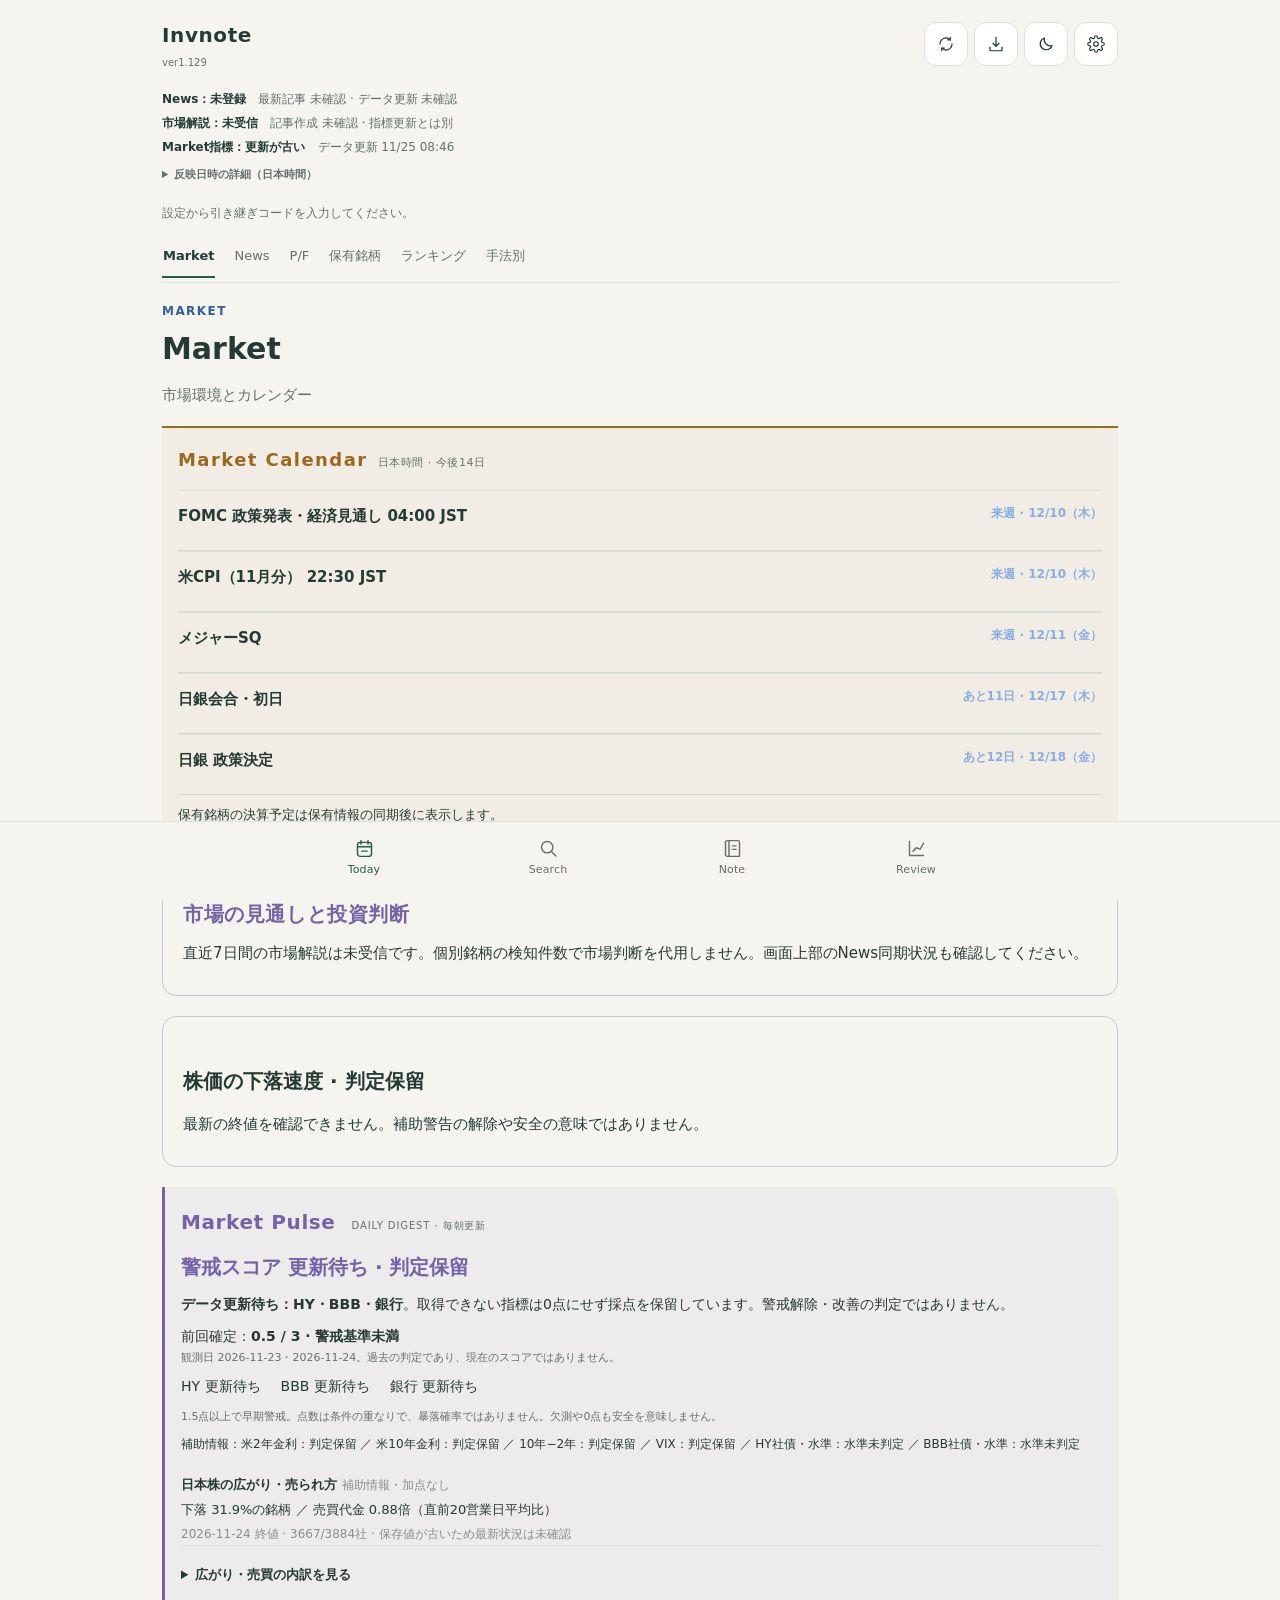
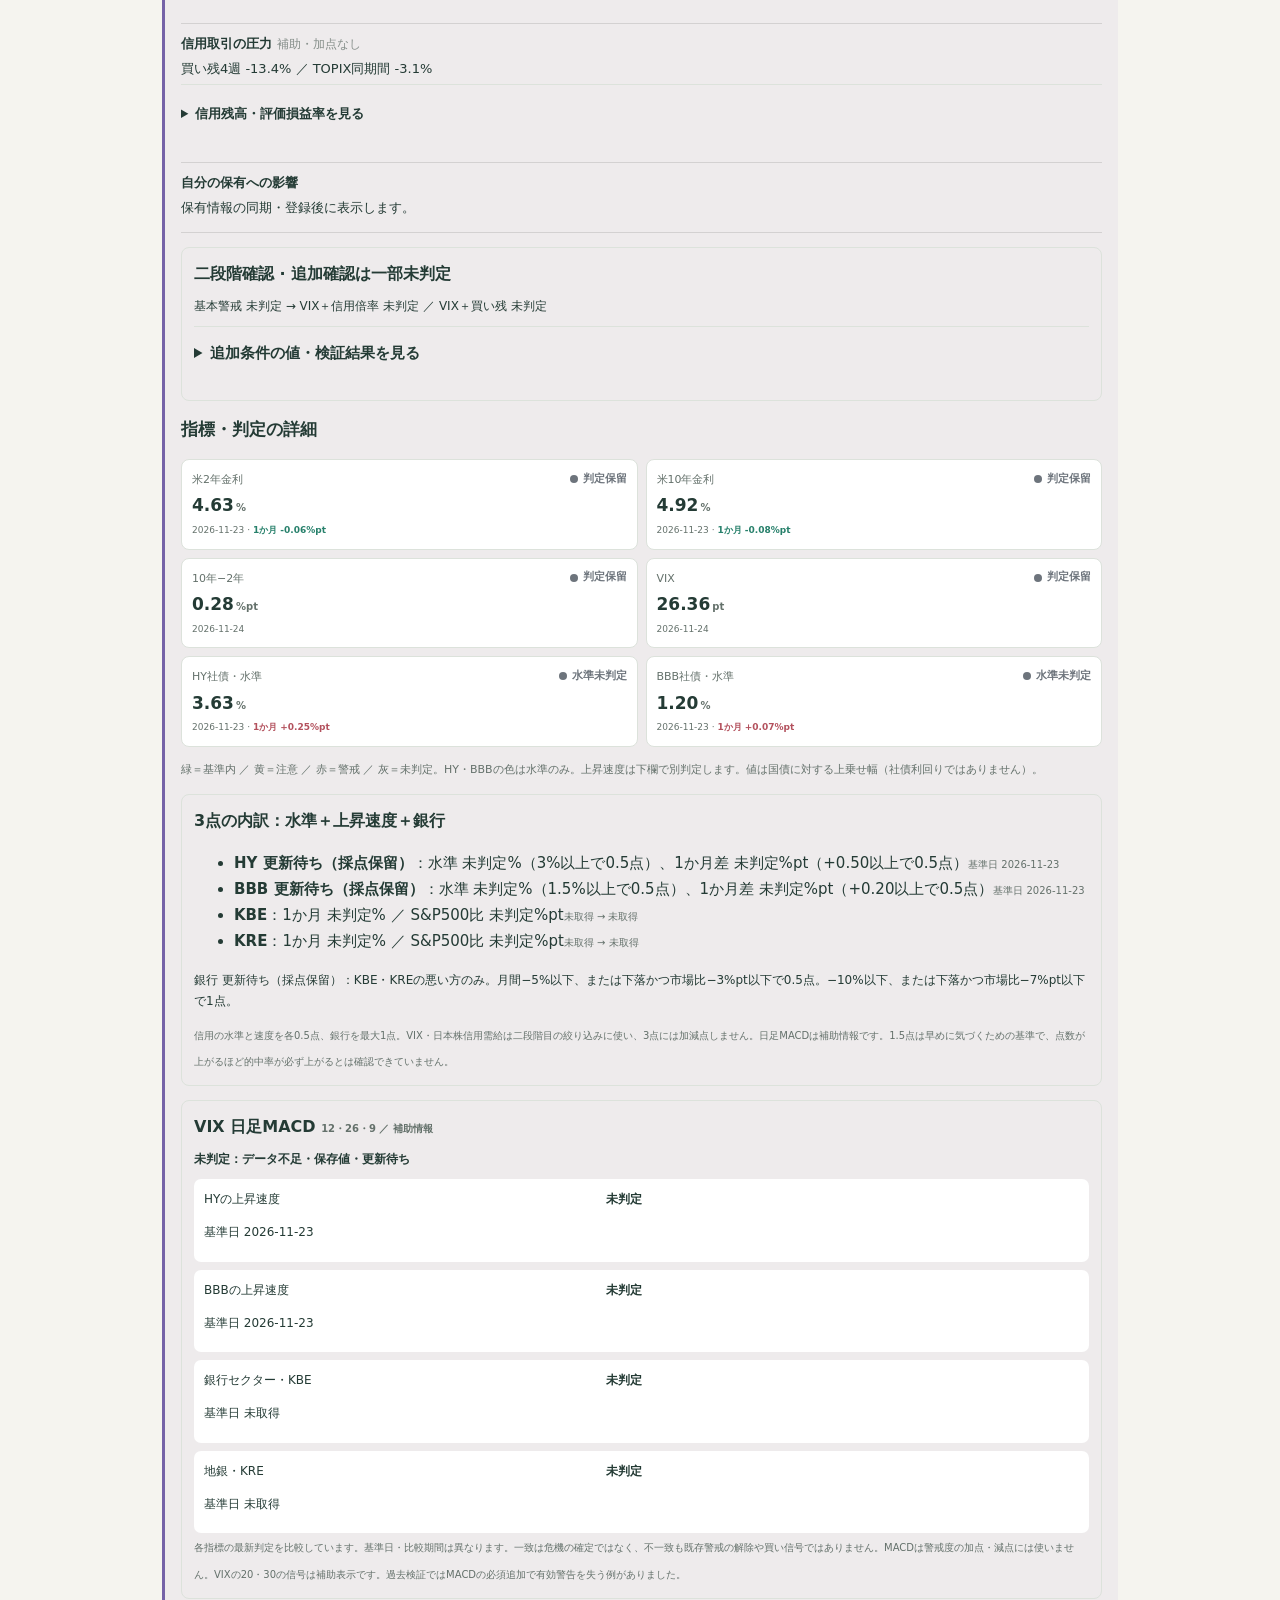
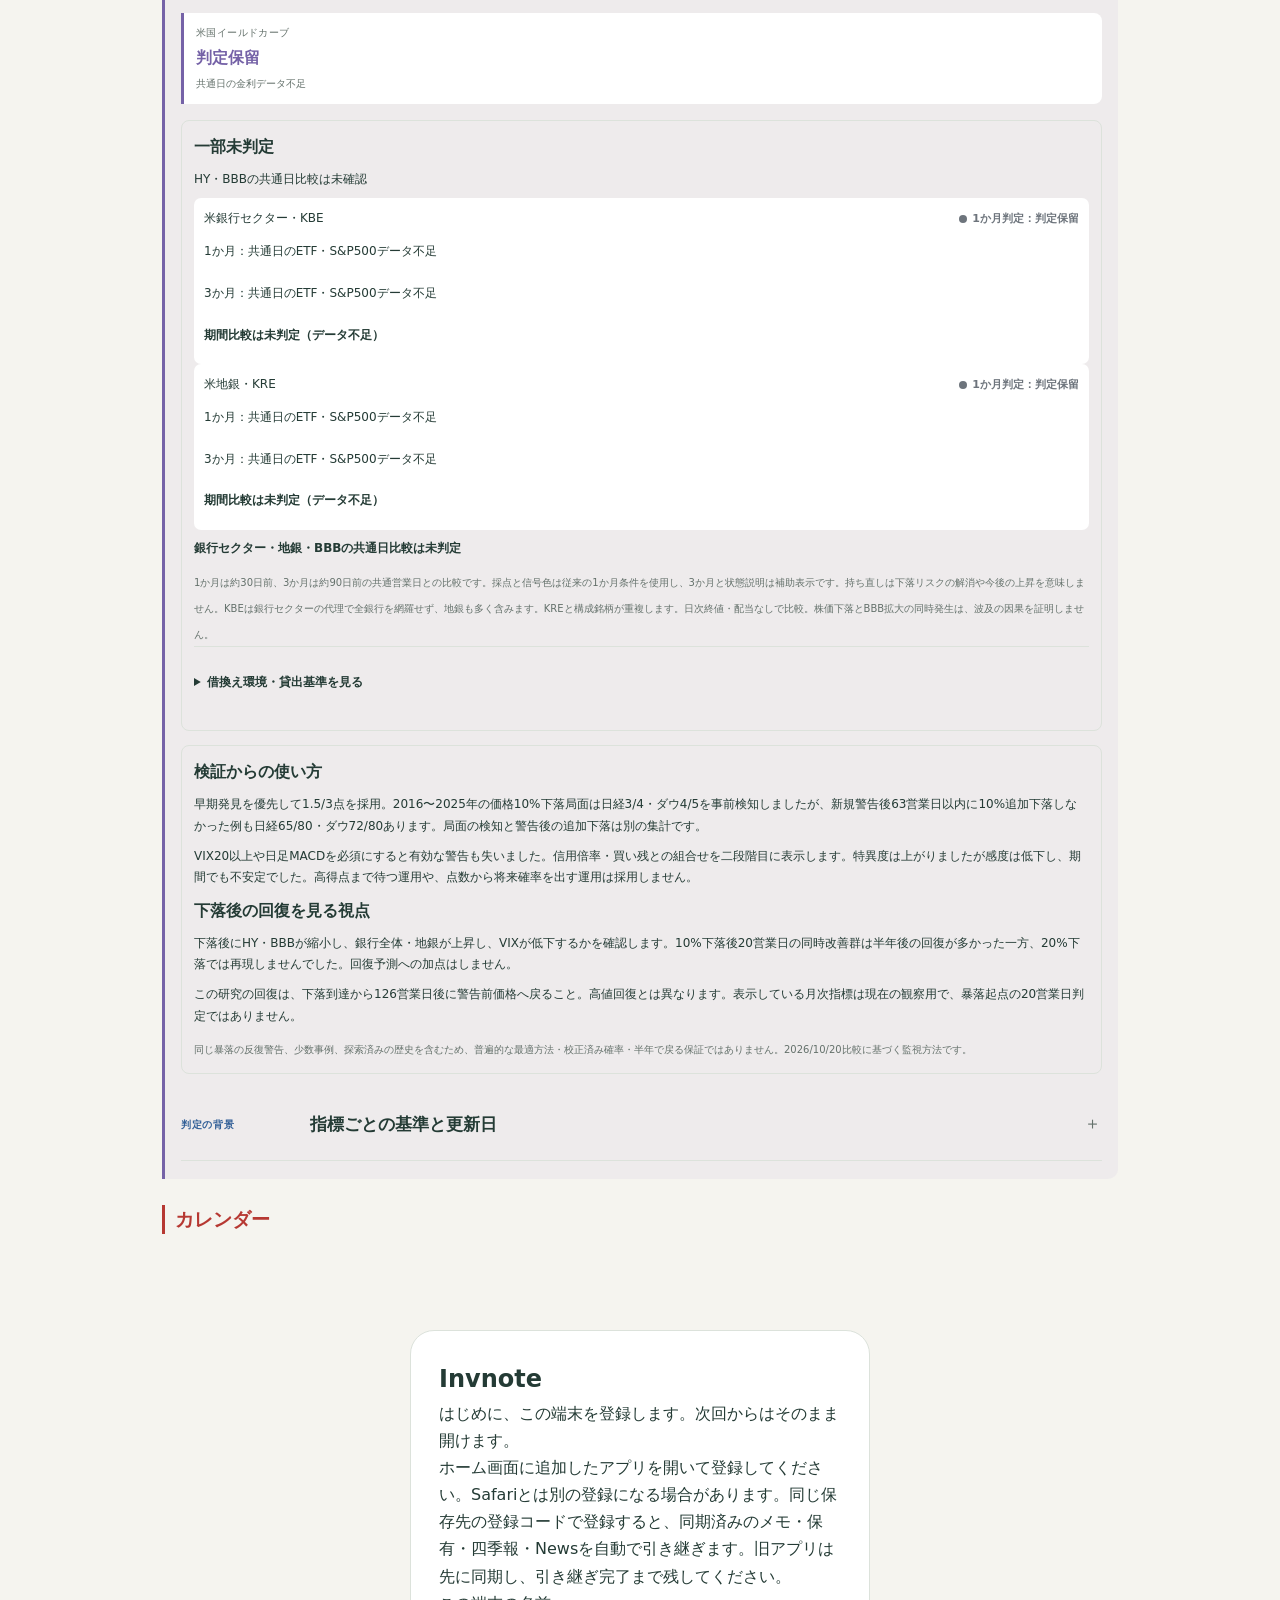
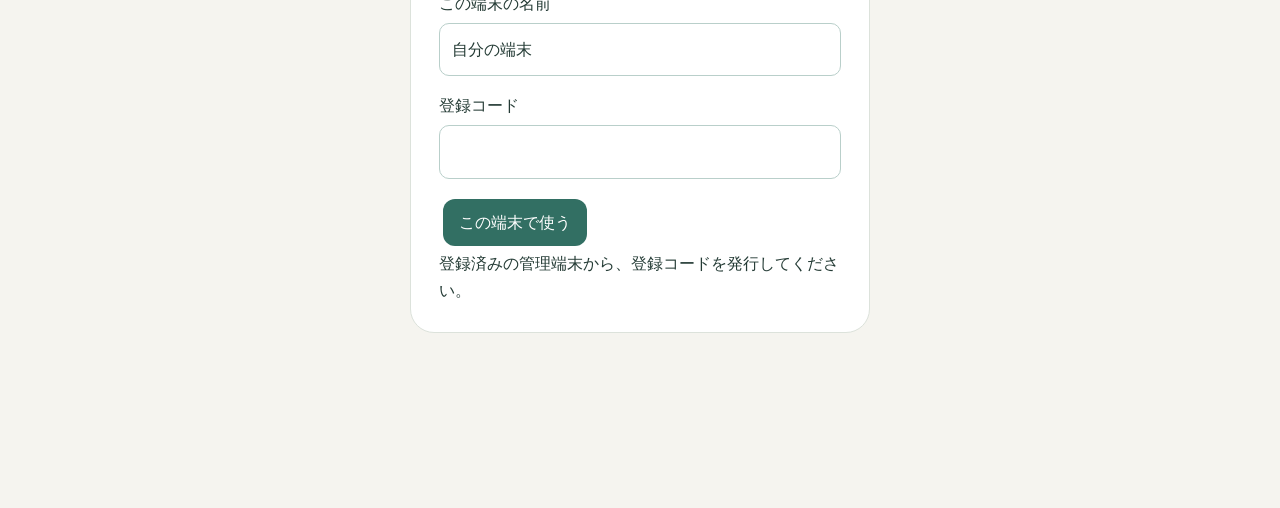
==== index.html @ a6da0802 "Invnote: update workspace UI and approved app icon" ====
<!doctype html>
<html lang="ja"><head><meta charset="utf-8"><meta name="viewport" content="width=device-width,initial-scale=1,viewport-fit=cover">
<link rel="apple-touch-icon" href="invnote-icon.png?v=navy-gold-chart-20261005"><link rel="icon" href="invnote-icon.svg?v=navy-gold-chart-20261005"><meta name="apple-mobile-web-app-capable" content="yes"><meta name="apple-mobile-web-app-title" content="Invnote"><meta name="color-scheme" content="light"><title>Invnote</title>
<script src="rating-board.js?v=b9eac97708c9"></script>
<script id="startup-bootstrap">
// Home-screen bookmarks can retain #settings from installation. Keep explicit
// browser links/reloads, but start a newly launched standalone app at Today.
try{
 history.scrollRestoration='manual';
 const standalone=navigator.standalone===true||matchMedia('(display-mode: standalone)').matches;
 const navigation=performance.getEntriesByType('navigation')[0]?.type;
 if(standalone&&navigation!=='reload'&&navigation!=='back_forward'&&['#settings','#import'].includes(location.hash))history.replaceState(null,'',location.pathname+location.search+'#today');
}catch{}
</script>
<script id="appearance-bootstrap">
// Resolve the background before stylesheets, body parsing or application downloads.
(()=>{
 const root=document.documentElement;
 let mode=null,last=null,prefs={};
 try{mode=localStorage.getItem('invnote-workspace-appearance');last=localStorage.getItem('invnote-workspace-resolved-theme');prefs=JSON.parse(localStorage.getItem('invnote-workspace-colors-v1')||'{}')||{};}catch{}
 const system=matchMedia('(prefers-color-scheme: dark)').matches?'dark':'light';
 const theme=['light','dark'].includes(mode)?mode:mode==='system'?system:['light','dark'].includes(last)?last:system;
 root.dataset.theme=theme;root.style.colorScheme=theme;
 const defaults=theme==='dark'?{bg:'#12171c',card:'#1b2229',text:'#e6eaee'}:{bg:'#f5f4ef',card:'#ffffff',text:'#243b35'};
 for(const [key,variable] of Object.entries({bg:'--bg',card:'--paper',text:'--ink'})){
  const value=prefs[theme]?.[key];root.style.setProperty(variable,/^#[0-9a-f]{6}$/i.test(value||'')?value:defaults[key]);
 }
 document.querySelector('meta[name=color-scheme]').setAttribute('content',theme);
 const meta=document.createElement('meta');meta.name='theme-color';meta.content=root.style.getPropertyValue('--bg');document.head.append(meta);
})();
</script>
<style>html{background:var(--bg,#12171c)}.theme-filter{margin:18px 0;border:1px solid var(--line);border-radius:10px;padding:0 14px}.theme-filter summary{padding:12px 0;min-height:48px}.theme-current{display:inline-block;margin-left:12px;color:var(--green);font-size:13px;font-weight:500;overflow-wrap:anywhere}.theme-filter .chips{padding:4px 0 14px}
</style>
<style>
:root{--bg:#f5f4ef;--paper:#fff;--ink:#243b35;--sub:#64716b;--line:#dce2db;--green:#245e49;--soft:#eaf1e9;--amber:#8a602d}
*{box-sizing:border-box}body{margin:0;background:var(--bg);color:var(--ink);font:15px/1.75 system-ui,-apple-system,"Yu Gothic",sans-serif}button,input,select{font:inherit}button,a{touch-action:manipulation}button{cursor:pointer}a{color:var(--green)}button:focus-visible,a:focus-visible,input:focus-visible,select:focus-visible,summary:focus-visible{outline:3px solid #b27d34;outline-offset:3px}header{max-width:1000px;margin:auto;padding:24px 22px 12px;display:flex;justify-content:space-between;align-items:center}header b{font-size:20px;letter-spacing:.07em}.private{font-size:12px;color:var(--sub);border:1px solid var(--line);padding:3px 10px;border-radius:30px}main{max-width:1000px;margin:auto;padding:12px 22px 120px}.eyebrow{font-size:12px;letter-spacing:.12em;color:var(--green);font-weight:700}h1{font-size:30px;line-height:1.4;margin:6px 0 12px}h2{font-size:19px;margin:26px 0 12px}h3{font-size:17px;margin:5px 0}p{margin:8px 0}.muted,small{color:var(--sub)}small{font-size:12px}.hero{padding:25px;border-radius:20px;background:var(--green);color:white}.hero .eyebrow,.hero small{color:#d8e6db}.hero p{max-width:620px}.stats{display:flex;gap:24px;margin-top:18px}.stats b{font-size:25px}.stats span{font-size:12px;margin-left:5px}.grid{display:grid;grid-template-columns:repeat(2,minmax(0,1fr));gap:14px}.card{background:var(--paper);border:1px solid var(--line);border-radius:16px;padding:19px;min-width:0}.card p{font-size:14px}.row{display:flex;justify-content:space-between;align-items:center;gap:12px}.pill{display:inline-block;background:var(--soft);color:var(--green);border-radius:8px;font-size:12px;padding:3px 8px;margin:3px 4px 3px 0}.score{font-variant-numeric:tabular-nums;font-size:13px;white-space:nowrap}.score b{font-size:20px;color:var(--green)}.open{background:transparent;border:0;padding:0;color:var(--ink);text-align:left;font-weight:700;font-size:17px;min-height:44px}.action{border:1px solid var(--line);border-radius:10px;background:white;color:var(--green);padding:9px 14px;min-height:44px}.action.primary{background:var(--green);color:white;border-color:var(--green)}.toolbar{display:flex;gap:10px;flex-wrap:wrap;margin:16px 0}.toolbar input{flex:1;min-width:150px}.toolbar input,.toolbar select{padding:11px 12px;border:1px solid var(--line);border-radius:10px;background:white;color:var(--ink);max-width:100%}.chips{display:flex;gap:8px;overflow:auto;padding:3px 0 12px}.chips button{white-space:nowrap;border:1px solid var(--line);background:white;color:var(--ink);border-radius:30px;padding:8px 15px;min-height:44px}.chips button[aria-pressed=true]{background:var(--green);color:white}.notice{padding:13px 16px;background:#eeeae0;border-radius:12px;font-size:13px;color:#635c49;margin:16px 0}.empty{padding:28px;border:1px dashed var(--line);border-radius:12px;color:var(--sub)}nav{position:fixed;bottom:0;left:0;right:0;background:#fffefbf5;border-top:1px solid var(--line);display:flex;justify-content:center;padding:8px 10px calc(8px + env(safe-area-inset-bottom));z-index:5;backdrop-filter:blur(12px)}nav a{width:min(23%,180px);text-align:center;padding:9px 4px;text-decoration:none;color:var(--sub);font-size:13px;border-radius:10px}nav a strong{display:block;font-size:18px;line-height:1.4}nav a[aria-current=page]{background:var(--soft);color:var(--green);font-weight:700}details{border-top:1px solid var(--line);padding:13px 0}summary{cursor:pointer;font-weight:650;min-height:35px}.detail-body{white-space:pre-line;overflow-wrap:anywhere}.source{display:block;overflow-wrap:anywhere;font-size:13px;margin:10px 0}.tools{display:grid;grid-template-columns:repeat(3,minmax(0,1fr));gap:10px}.tools a{display:block;padding:15px;background:white;border:1px solid var(--line);border-radius:12px;text-decoration:none}.tools small{display:block}.section-top{margin-bottom:18px}.rating-pair{display:flex;gap:24px;padding:14px 0}.rating-pair b{font-size:30px}.rating-pair span{display:block;font-size:12px;color:var(--sub)}#status{max-width:1000px;margin:auto;padding:0 22px;color:var(--amber);font-size:13px}table{width:100%;border-collapse:collapse;font-size:13px}th,td{padding:11px 5px;text-align:left;border-bottom:1px solid var(--line)}td:first-child{max-width:150px}td button{font-size:13px!important} .table-wrap{overflow:auto} @media(max-width:600px){header{padding:18px 16px 8px}main{padding:12px 16px 110px}h1{font-size:26px}.grid{grid-template-columns:1fr}.hero{padding:20px}.tools{grid-template-columns:repeat(2,minmax(0,1fr))}.card{padding:16px}.stats{gap:18px}.toolbar select{flex:1} .row{align-items:flex-start}}
.chips a{white-space:nowrap;flex:0 0 auto;text-decoration:none}.chips a[aria-current=page]{background:var(--green);color:white}.chips{scrollbar-width:none}.chips::-webkit-scrollbar{display:none}</style><style>.map-picker{display:flex;flex-wrap:wrap;gap:8px;margin:20px 0}.map-picker button[aria-pressed=true]{border-color:var(--green);color:var(--ink);background:var(--paper)}.map-legend{font-size:12px;color:var(--sub);line-height:1.8}.map-driver{text-align:center;background:var(--paper);border:1px solid var(--line);border-top:3px solid #8fb7ed;border-radius:16px;padding:20px}.map-driver svg{width:40px;height:40px;display:block;color:#8fb7ed;margin:0 auto 12px}.map-driver h2{font-size:20px;margin:8px 0;color:var(--ink)}.map-down{text-align:center;color:var(--sub);font-size:25px;line-height:1.5}.map-branches{display:grid;grid-template-columns:repeat(3,minmax(0,1fr));gap:16px}.map-branch{min-width:0;border-top:2px solid #8fb7ed;padding-top:14px}.map-stage{background:var(--paper);padding:16px;border:1px solid var(--line);border-radius:12px}.map-stage h3{margin:8px 0 0;font-size:17px}.map-step{display:inline-grid;place-items:center;width:25px;height:25px;margin-right:8px;background:#273c56;color:#b5d1f5;border-radius:8px}.map-companies{padding:14px;border:1px solid var(--line);border-radius:12px}.map-company{display:block;text-align:left;width:100%;padding:12px;margin-top:10px;background:var(--paper);border:1px solid var(--line);border-radius:10px;color:var(--ink);cursor:pointer}.map-company>span{display:block;font-size:16px;font-weight:700}.map-company>small{display:block;margin-top:5px}.map-company .score{font-size:12px;margin-top:10px}.map-company .score b{font-size:19px}.map-outcome{padding:16px;border:1px dashed #70c9ad;border-radius:12px;background:var(--paper)}.map-outcome>small{color:#70c9ad}.map-outcome p{margin:8px 0 0}.map-risk{margin-top:12px;font-size:13px}.map-risk summary{color:var(--sub)}.map-risk p{line-height:1.7}.demand-diagram{margin:20px 0 28px}.map-branch:nth-child(2){border-top-color:#efc35b}.map-branch:nth-child(3){border-top-color:#f17c73}@media(max-width:650px){.map-branches{grid-template-columns:1fr;gap:26px}.map-branch{padding-left:14px;border-left:2px solid var(--line);border-top:0}.map-branch:nth-child(2){border-left-color:#efc35b}.map-branch:nth-child(3){border-left-color:#f17c73}.map-picker .action{font-size:13px;padding:9px 12px}.map-driver h2{font-size:19px}}
</style><style>.map-upstream{border:1px solid var(--line);border-top:3px solid #efc35b;border-radius:14px;padding:18px;margin-top:20px}.map-upstream>small{color:var(--ink)}.map-leaders{display:grid;grid-template-columns:repeat(2,minmax(0,1fr));gap:12px}.map-company p{font-size:13px;line-height:1.7}.map-company a{font-size:13px;color:var(--green)}@media(max-width:650px){.map-leaders{grid-template-columns:1fr}}</style><link rel="stylesheet" href="workspace.css?v=b9eac97708c9"><script>(function(root){
'use strict';
const sources={cpi:'https://www.bls.gov/schedule/news_release/cpi.htm',jobs:'https://www.bls.gov/schedule/news_release/empsit.htm',fed:'https://www.federalreserve.gov/monetarypolicy/fomccalendars.htm',boj:'https://www.boj.or.jp/mopo/mpmsche_minu/m_ref/mref250731a.pdf',sq:'https://www.jpx.co.jp/derivatives/products/domestic/225futures/'};
const raw=[
['2026-10-29','03:00','FOMC 政策発表','fed','米国10/27〜28開催。発表時刻は通常日程に基づく予定。03:30から議長会見予定。金利見通しと市場の反応を確認。'],
['2026-10-29','','日銀会合・初日','boj','10/29〜30開催。政策判断は通常最終日。'],
['2026-10-30','','日銀 政策決定・展望レポート','boj','会合終了後に公表。発表時刻は未定。金利と物価見通しを確認。'],
['2026-11-06','22:30','米雇用統計（10月分）','jobs','雇用者数・失業率・賃金と、過去月の改定を確認。'],
['2026-11-10','22:30','米CPI（10月分）','cpi','総合・コアの前月比と市場予想との差を確認。'],
['2026-11-13','','SQ','sq','毎月のオプション清算。メジャーSQではありません。寄り付きの需給・出来高に注意。'],
['2026-12-04','22:30','米雇用統計（11月分）','jobs','雇用者数・失業率・賃金と、過去月の改定を確認。'],
['2026-12-10','04:00','FOMC 政策発表・経済見通し','fed','米国12/8〜9開催。発表時刻は通常日程に基づく予定。04:30から議長会見予定。'],
['2026-12-10','22:30','米CPI（11月分）','cpi','同日早朝のFOMCと合わせ、金利見通しの変化を確認。'],
['2026-12-11','','メジャーSQ','sq','株価指数先物とオプションの清算が重なる日。出来高増加だけを業績材料と混同しない。'],
['2026-12-17','','日銀会合・初日','boj','12/17〜18開催。政策判断は通常最終日。'],
['2026-12-18','','日銀 政策決定','boj','会合終了後に公表。発表時刻は未定。']
];
const events=raw.map((r,i)=>({id:'macro-2026-'+i,date:r[0],time:r[1],name:r[2],title:r[2]+(r[1]?' '+r[1]+' JST':''),category:r[3],detail:r[4],source:sources[r[3]],readonly:true,sq:r[3]==='sq'}));
const dateJST=n=>new Intl.DateTimeFormat('sv-SE',{timeZone:'Asia/Tokyo',year:'numeric',month:'2-digit',day:'2-digit'}).format(n);
const day=d=>Date.parse(d+'T00:00:00+09:00');
let holdingEvents=[],holdingUnknown=[],holdingsLoaded=false;
function setHoldings(positions,notes,loaded=true){
 const rows=[],unknown=[];
 for(const code of [...new Set((positions||[]).filter(p=>Number.isFinite(p.shares)&&p.shares>0).map(p=>p.code))]){
  const n=notes?.[code],next=n?.earnings_dates?.next,name=n?.name||code,date=next?.date;
  if(!/^\d{4}-\d{2}-\d{2}$/.test(date||'')||!Number.isFinite(day(date))){unknown.push(name+'（'+code+'）');continue;}
  const confirmed=['confirmed','announced','scheduled'].includes(next.status),source=/^https:\/\//.test(next.source||'')?next.source:'';
  rows.push({id:'holding-earnings-'+code,date,time:'',name:name+' 決算',title:name+'（'+code+'）決算 · '+(confirmed?'発表予定':'参考予定・要確認'),category:'earnings',readonly:true,code,source,checked:n.earnings_dates.checked_on||'不明',detail:(next.period||'決算発表予定')+'。'+(confirmed?'保存済みの公表予定。変更の可能性があります。':'未確認・推計を含む参考日程です。')+(next.note||'')});
 }
 holdingEvents=rows;holdingUnknown=unknown;holdingsLoaded=loaded;
}
function allEvents(){return [...events,...holdingEvents].sort((a,b)=>a.date.localeCompare(b.date)||a.id.localeCompare(b.id));}
function upcoming(now=new Date(),horizon=14){const today=dateJST(now);return allEvents().filter(e=>e.date>=today&&day(e.date)-day(today)<=horizon*864e5&&(!e.time||Date.parse(e.date+'T'+e.time+':00+09:00')>+now)).map(e=>({...e,days:Math.round((day(e.date)-day(today))/864e5)}));}
function label(e,now=new Date()){
 if(e.days===0)return '今日';if(e.days===1)return '明日';
 const start=day(dateJST(now)),wd=new Date(start).getUTCDay();
 // JST midnight is the preceding UTC day. Convert explicitly to JST weekday.
 const dow=new Date(start+9*36e5).getUTCDay(),next=start+(8-(dow||7))*864e5;
 return day(e.date)>=next&&day(e.date)<next+7*864e5?'来週':'あと'+e.days+'日';
}
const esc=s=>String(s).replace(/[&<>"']/g,c=>({'&':'&amp;','<':'&lt;','>':'&gt;','"':'&quot;',"'":'&#39;'}[c]));
const icsEscape=s=>String(s).replace(/\\/g,'\\\\').replace(/\n/g,'\\n').replace(/,/g,'\\,').replace(/;/g,'\\;');
const stamp=d=>d.toISOString().replace(/[-:]/g,'').replace(/\.\d{3}Z/,'Z');
function calendar(now=new Date()){
 const lines=['BEGIN:VCALENDAR','VERSION:2.0','PRODID:-//Invnote//Market Calendar//JA','CALSCALE:GREGORIAN','X-WR-CALNAME:Invnote Market Calendar'];
 for(const e of events.filter(e=>e.date>=dateJST(now))){
  lines.push('BEGIN:VEVENT','UID:'+e.id+'@invnote','DTSTAMP:'+stamp(now),'SUMMARY:'+icsEscape(e.name),'DESCRIPTION:'+icsEscape(e.detail+'\n日程確認 2026-10-15。変更は公式予定を確認。\n'+e.source),'URL:'+e.source);
  if(e.time){const d=new Date(e.date+'T'+e.time+':00+09:00');lines.push('DTSTART:'+stamp(d),'DTEND:'+stamp(new Date(+d+3600000)));}
  else {lines.push('DTSTART;VALUE=DATE:'+e.date.replace(/-/g,''),'DTEND;VALUE=DATE:'+dateJST(new Date(day(e.date)+864e5)).replace(/-/g,''));}
  for(const trigger of ['-P7D','-P1D'])lines.push('BEGIN:VALARM','ACTION:DISPLAY','DESCRIPTION:'+icsEscape(e.name),'TRIGGER:'+trigger,'END:VALARM');
  lines.push('END:VEVENT');
 } lines.push('END:VCALENDAR');
 // RFC5545: fold at <=75 UTF-8 octets without splitting a character.
 return lines.map(line=>{let out='',part='',n=0;for(const c of line){const k=new TextEncoder().encode(c).length;if(n+k>74){out+=part+'\r\n ';part='';n=1;}part+=c;n+=k;}return out+part;}).join('\r\n')+'\r\n';
}
root.InvnoteMarketCalendar={get events(){return allEvents();},setHoldings,upcoming,label,calendar,dateJST,verifiedAt:'2026-10-15',coverageThrough:'2026-12-18'};
if(typeof document==='undefined')return;
const style=document.createElement('style');style.textContent='.market-agenda{margin:18px 0 24px;border-block:1px solid #64748b55;padding:14px 0;color:inherit}.market-agenda summary{cursor:pointer;list-style:none;display:flex;justify-content:space-between;gap:12px;font-weight:600}.market-agenda small{font-size:12px;opacity:.7}.market-agenda details{padding:12px 0;border-bottom:1px solid #64748b33}.market-agenda p{font-size:13px;line-height:1.8;margin:8px 0}.market-agenda a{color:inherit}.market-agenda button{font:inherit;font-size:12px;padding:8px 12px;border:1px solid #64748b66;border-radius:9px;background:transparent;color:inherit;cursor:pointer}.market-agenda .market-kicker{font-size:18px;font-weight:700;letter-spacing:.08em;color:var(--calendar-accent,#e3bd78);margin-bottom:14px;display:flex;align-items:baseline;flex-wrap:wrap;gap:10px}.market-agenda .market-zone{font-size:11px;font-weight:400;color:var(--sub);letter-spacing:.05em}.market-agenda .market-when{white-space:nowrap;color:#87aee3;font-size:12px}.market-agenda .market-tools{display:flex;flex-wrap:wrap;gap:12px;align-items:center;margin-top:12px}';document.head.append(style);
function mount(){
 if(root.parent!==root)return;
 const hash=location.hash,eligible=!hash||hash==='#today'||hash==='#today/market';
 let el=document.getElementById('market-agenda');
 if(!eligible){el?.remove();return;}
 const host=document.querySelector('main');if(!host)return;
 const tabs=host.querySelector('.workspace-tabs');if(!tabs)return;
 if(!el){el=document.createElement('section');el.id='market-agenda';el.className='market-agenda';}
 const newsTop=host.querySelector('#market-briefing')||host.querySelector('#news-macro');if(newsTop){if(newsTop.previousElementSibling!==el)newsTop.before(el);}else if(tabs.nextElementSibling!==el)tabs.after(el);
 const now=new Date(),rows=upcoming(now),expired=dateJST(now)>'2026-12-18';
 const item=e=>'<details><summary><span>'+esc(e.title)+'</span><span class="market-when">'+label(e,now)+' · '+e.date.slice(5).replace('-','/')+'（'+new Intl.DateTimeFormat('ja-JP',{timeZone:'Asia/Tokyo',weekday:'short'}).format(new Date(e.date+'T12:00:00+09:00'))+'）</span></summary><p>'+esc(e.detail)+'</p><small>'+(e.source?'<a href="'+esc(e.source)+'" target="_blank" rel="noopener noreferrer">日程の出典 ↗</a> · ':'')+esc(e.checked||'2026-10-15')+'確認</small></details>';
 const overdue=holdingEvents.filter(e=>e.date<dateJST(now)).map(e=>e.name+'（'+e.date+'・再確認）');
 const missing=[...holdingUnknown,...overdue];
 const body='<div class="market-kicker">Market Calendar <span class="market-zone">日本時間 · 今後14日</span></div>'+(expired?'<p>経済日程の対象期間が終了しています。</p>':'')+(rows.length?rows.map(item).join(''):'<p>今後14日以内の登録済み予定はありません。</p>')+(!holdingsLoaded?'<p>保有銘柄の決算予定は保有情報の同期後に表示します。</p>':'<p>保有銘柄の決算予定を自動表示。14日より先は下の投資カレンダーで確認できます。</p>')+(missing.length?'<details><summary>決算予定の確認待ち '+missing.length+'社</summary><p>'+missing.map(esc).join('、')+'</p><small>未確認の日程を推測してカレンダーには載せません。</small></details>':'');
 if(el.dataset.signature!==body){el.innerHTML=body;el.dataset.signature=body;}

}
document.addEventListener('click',e=>{if(!e.target.closest('[data-market-export]'))return;const url=URL.createObjectURL(new Blob([calendar()],{type:'text/calendar;charset=utf-8'}));const a=document.createElement('a');a.href=url;a.download='Invnote-market-2026.ics';a.click();setTimeout(()=>URL.revokeObjectURL(url),60000);});
new MutationObserver(mount).observe(document.documentElement,{childList:true,subtree:true});
root.addEventListener('hashchange',mount);document.addEventListener('visibilitychange',mount);setInterval(mount,60000);mount();
})(typeof window==='undefined'?globalThis:window);
</script></head><body>
<header><b>Invnote</b><span class="private">private workspace</span></header>
<div id="status" role="status"></div><main id="app"></main>
<nav aria-label="メインナビゲーション"><a href="#today" data-view="today"><svg viewBox="0 0 24 24" aria-hidden="true"><rect x="4" y="5" width="16" height="16" rx="3"/><path d="M8 3v4m8-4v4M4 10h16m-11 5h6"/></svg><span>Today</span></a><a href="#discover" data-view="discover"><svg viewBox="0 0 24 24" aria-hidden="true"><circle cx="10.5" cy="10.5" r="6.5"/><path d="m16 16 4.5 4.5"/></svg><span>Search</span></a><a href="#notebook" data-view="notebook"><svg viewBox="0 0 24 24" aria-hidden="true"><path d="M6 3h12a2 2 0 0 1 2 2v16H6a2 2 0 0 1-2-2V5a2 2 0 0 1 2-2Zm2 0v18m4-12h4m-4 4h4"/></svg><span>Note</span></a><a href="#review" data-view="review"><svg viewBox="0 0 24 24" aria-hidden="true"><path d="M4 4v16h16M8 15l4-4 4 2 4-7"/></svg><span>Review</span></a></nav>
<script id="app-release" type="application/json">{"version": "1.129", "date": "2026-11-25", "changes": ["ランキングに評価グループの試用画面。12か月・3か月の点数別に表示し、購入待ちによる並べ替えを外しました", "評価に使った株価・日付・リスクを整理。銘柄検索、評価の絞り込み、カードと一覧、従来順位との比較に対応", "保存済み点数を使用する表示の試用です。全社の現在価格での再採点ではありません"], "build": "b9eac97708c9"}</script><script id="data" type="application/json">{"notes": {}, "coverage": {"body_notes": 0, "registered": 0, "legacy_references": 0}, "ratings": {"rows": [], "assessment_date": "未同期", "price_date": "未同期", "horizons": {"3m": {"target_date": "未設定"}, "12m": {"target_date": "未設定"}}, "evaluation_rules": []}}</script><script>
'use strict';
let D=JSON.parse(document.getElementById('data').textContent), notes=D.notes, R=D.ratings, ratings=Object.fromEntries(R.rows.map(x=>[x.code,x]));
const app=document.getElementById('app'), status=document.getElementById('status'), KEY='private-investment-preview-watch-v1';
let watch=new Set(), query='', discoveryQuery='', newsQuery='', theme='', sort='code', sortDirection=1, onlyWatch=false, priorView='notebook';
try{const saved=JSON.parse(localStorage.getItem(KEY)||'[]');if(Array.isArray(saved))watch=new Set(saved.filter(c=>Object.hasOwn(notes,c)));}catch{status.textContent='監視リストを読み込めませんでした。この画面内で選択できます。';}
const esc=x=>String(x??'').replace(/[&<>"']/g,c=>({'&':'&amp;','<':'&lt;','>':'&gt;','"':'&quot;',"'":'&#39;'}[c]));
let all=Object.entries(notes), themes=[...new Set(all.flatMap(([,n])=>n.themes))].sort((a,b)=>a.localeCompare(b,'ja'));
const themeLabel=t=>String(t).replace(/めっき/g,'メッキ');
const score=c=>ratings[c]?`<div class="score">3か月 <b>${ratings[c].short_3m}</b> / 12か月 <b>${ratings[c].long_12m}</b></div>`:'<small>未採点</small>';
const title=(eye,h,p)=>`<div class="section-top"><div class="eyebrow">${eye}</div><h1>${h}</h1><p class="muted">${p}</p></div>`;
function earningsDates(n){
 const d=n.earnings_dates||{},latest=d.latest||{},next=d.next||{};
 const date=x=>typeof x==='string'&&/^\d{4}-\d{2}-\d{2}$/.test(x)?x.replaceAll('-','/') : null;
 const latestText=date(latest.date)||'未確認';
 const nextText=date(next.date)|| (next.status==='unannounced'?'未公表':'未確認');
 return `<div class="earnings-dates" style="display:flex;flex-wrap:wrap;gap:8px 24px;margin:10px 0;font-size:13px"><span>最新決算日 <strong>${esc(latestText)}</strong>${latest.period?'（'+esc(latest.period)+'）':''}</span><span>次回決算予定日 <strong>${esc(nextText)}</strong></span></div>`;
}
const card=(c,n,change=false)=>`<article class="card company-card"><small>${esc(c)} · 研究 ${esc(n.updated)}</small><div><button class="open" data-company="${c}">${esc(n.name)}</button></div>${earningsDates(n)}${depthBadge(c)}${score(c)}<p>${esc(change?n.change:n.summary)}</p><div>${n.themes.slice(0,3).map(t=>`<span class="pill">${esc(themeLabel(t))}</span>`).join('')}</div></article>`;
let demandMapId='ai';
function demandMap(){
 priorView='discover/map';
 const list=Array.isArray(D.demandMaps?.maps)?D.demandMaps.maps:[];
 app.innerHTML=title('DEMAND MAP','需要のつながり','川上の変化から、工程・企業・利益へ。');
 if(!list.length){app.innerHTML+='<p class="empty">需要マップを読み込むには、右上の同期を押してください。</p>';return;}
 const m=list.find(x=>x.id===demandMapId)||list[0];
 const icons={network:'<circle cx="12" cy="5" r="3"/><circle cx="5" cy="19" r="3"/><circle cx="19" cy="19" r="3"/><path d="M10 8 6 16m8-8 4 8M8 19h8"/>',waves:'<path d="M2 6q5-5 10 0t10 0M2 12q5-5 10 0t10 0M2 18q5-5 10 0t10 0"/>',quality:'<path d="m12 2 9 4v6c0 5-9 10-9 10S3 17 3 12V6zM7 12l3 3 7-7"/>',box:'<path d="m12 2 10 5v10l-10 5-10-5V7zM2 7l10 5 10-5M12 12v10M7 5l10 5"/>',orbit:'<circle cx="12" cy="12" r="4"/><ellipse cx="12" cy="12" rx="11" ry="6" transform="rotate(-35 12 12)"/>'};
 const icon=k=>`<svg viewBox="0 0 24 24" aria-hidden="true" fill="none" stroke="currentColor" stroke-width="1.5">${icons[k]||icons.network}</svg>`;
 const externalCard=x=>`<div class="map-company"><span>${esc(x.name)}</span><p>${esc(x.detail)}</p>${/^https:\/\//.test(x.url||'')?`<a href="${esc(x.url)}" target="_blank" rel="noopener">公式資料</a>`:''}</div>`;
 const upstream=(m.leaders||[]).length?`<section class="map-upstream"><small>海外の需要起点・技術提供企業</small><div class="map-leaders">${m.leaders.map(externalCard).join('')}</div><p class="map-legend">ここから日本企業への線は需要の仮説。直接受注が確認できた関係だけ本文に明記します。</p></section><div class="map-down" aria-hidden="true">↓</div>`:'';
 app.innerHTML+=`<div class="map-picker" role="group" aria-label="需要マップのテーマ">${list.map(x=>`<button class="action" data-map="${esc(x.id)}" aria-pressed="${x.id===m.id}">${esc(x.title)}</button>`).join('')}</div><p class="muted">${esc(m.intro)}</p><p class="map-legend">実線枠：確認した事業・需要　／　破線枠：今後の利益仮説<br>矢印は需要の流れです。企業間の直接取引を示しません。</p>${upstream}<section class="demand-diagram" aria-label="${esc(m.title)}の需要の流れ"><div class="map-driver">${icon(m.icon)}<small>川上の変化</small><h2>${esc(m.driver)}</h2></div><div class="map-down" aria-hidden="true">↓</div><div class="map-branches">${m.branches.map((b,i)=>`<article class="map-branch"><div class="map-stage"><span class="map-step">${i+1}</span><small>必要になる工程</small><h3>${esc(b.title)}</h3></div><div class="map-down" aria-hidden="true">↓</div><div class="map-companies"><small>関連する企業・調査候補</small>${b.codes.map(c=>notes[c]?`<button class="map-company" data-company="${esc(c)}"><span>${esc(notes[c].name)}</span><small>${esc(c)} · 本文を読む</small>${score(c)}</button>`:'').join('')||((b.candidates||[]).length?'':'<p>企業を調査中</p>')}${(b.candidates||[]).map(externalCard).join('')}${b.evidence?`<p class="map-legend">${esc(b.evidence)}</p>`:''}</div><div class="map-down" aria-hidden="true">↓</div><div class="map-outcome"><small>利益につながる仮説</small><p>${esc(b.result)}</p></div><details class="map-risk"><summary>止まる条件・未確認</summary><p>${esc(b.risk)}</p></details></article>`).join('')}</div></section><p class="muted">${(m.sources||[]).filter(u=>/^https:\/\//.test(u)).map((u,i)=>`<a class="source" href="${esc(u)}" target="_blank" rel="noopener">根拠資料 ${i+1}</a>`).join('')}研究 ${esc(D.demandMaps.updated)} · 点数は3か月／12か月の主観評価。需要の強さだけで割安とは判断しません。</p>`;
 app.querySelectorAll('[data-map]').forEach(b=>b.onclick=()=>{demandMapId=b.dataset.map;route();});
}

function newsItems(){return (D.news?.entries||[]).slice().sort((a,b)=>b.date.localeCompare(a.date)||a.id.localeCompare(b.id));}
function researchDepth(c){return D.researchProgress?.companies?.[c]||null;}
function depthStars(p){if(!p||!Number.isInteger(p.stars)||p.stars<1||p.stars>5)return '未判定';return `<span class="depth-stars" role="img" aria-label="${p.stars} / 5">${Array.from({length:5},(_,i)=>`<svg viewBox="0 0 24 24" aria-hidden="true" class="${i<p.stars?'depth-star-filled':'depth-star-empty'}"><path d="m12 3 2.8 5.7 6.3.9-4.55 4.44 1.07 6.26L12 17.34l-5.62 2.96 1.07-6.26L2.9 9.6l6.3-.9Z"/></svg>`).join('')}</span>`;}
function depthBadge(c){const p=researchDepth(c);return `<p class="research-depth-badge" aria-label="調査充実度 ${p?.stars||'未判定'} / 5">調査充実度 <b>${depthStars(p)}</b> <small>${esc(p?.needs_reassessment?'再評価待ち（前回評価）':p?.label||'記録の評価待ち')}</small></p>`;}
function depthText(v){return typeof v==='string'?v:JSON.stringify(v,null,2);}
function researchProgressPanel(c){
 const p=researchDepth(c);if(!p)return '<section class="card"><h2>調査充実度：未判定</h2><p>調査記録を整理してから評価します。未読という意味ではありません。</p></section>';
 const state={text_read:'本文通読の記録あり',partial:'部分確認',not_obtained:'未取得',not_public:'非公開',unknown:'読解範囲が未記録'};
 const docs=p.documents||[],records=p.records||[];
 const excerpt=r=>r.excerpt??records[r.excerpt_ref]?.excerpt;
 const linked=u=>typeof u==='string'&&/^https:\/\//.test(u)?`<a class="source" href="${esc(u)}" target="_blank" rel="noopener">原資料を開く ↗</a>`:'';
 const reading=records.flatMap(r=>(r.coverage||[]).filter(x=>/reading|coverage|scope|materialsRead|documentsRead/.test(x.field)).map(x=>({record:r,...x})));
 return `<section class="card research-progress" aria-label="調査の進み具合"><h2>調査充実度 ${depthStars(p)}</h2><b>${esc(p.needs_reassessment?'再評価待ち（前回：'+p.label+'）':p.label)}</b><p>${esc(p.reason)}</p><small>調査充実度評価 ${esc(p.assessed_on)} · 研究本文 ${esc(p.research_as_of)} · 価格基準 ${esc(p.price_as_of||'個社本文参照')}</small><p class="muted">投資妙味の点数とは別です。★5は、その時点の判断に必要な調査が完了した状態。新しい決算や条件の変化は引き続き確認します。</p>${p.needs_reassessment?'<p class="depth-warning">評価後に本文が更新されています。現在の調査充実度は再評価が必要です。</p>':''}<h3>残る調査</h3>${p.blocking_work.length?`<ul>${p.blocking_work.map(x=>`<li>${esc(x)}</li>`).join('')}</ul>`:'<p>現時点の重要な未完作業なし。次の開示・条件変化を監視します。</p>'}<h3>次にすること</h3><p>${esc(p.next_action)}</p><details><summary>何を読んだか・どこまで確認したか</summary><p><b>対象資料：</b>${esc(p.scope)}</p><p class="muted">${esc(p.record_basis)}</p><h3>確認した内容</h3><p class="detail-body">${esc((p.completed_work||" ").split("\n")[0].slice(0,500))}</p><details><summary>確認した内容をすべて読む</summary><p class="detail-body">${esc(p.completed_work)}</p></details>${reading.map(x=>`<details><summary>${esc(x.record.date||'日付は記録参照')} · 読解範囲</summary><small>${esc(x.scope)} · 記録元 ${esc(x.record.path)}</small><pre class="depth-record">${esc(depthText(x.value))}</pre></details>`).join('')}<h3>資料別の読解記録・参照一覧</h3><p class="muted">参照一覧にあるだけの資料を通読済みには数えません。通読・部分確認の記録があるものは下に範囲を表示します。</p>${docs.map(d=>`<details><summary>${esc(state[d.status]||'未判定')} · ${esc(d.title||d.source||d.id)}</summary><p>${esc(d.scope||'範囲未記録')}</p><small>読解日 ${esc(d.reviewed_on||'未記録')} · 図表 ${esc(d.visual_review||'未記録')}</small>${linked(d.url||d.source)}${d.evidence?`<p class="muted">記録元：${esc(d.evidence.join(' / '))}</p>`:''}</details>`).join('')}</details><details><summary>未確認事項・見立てが変わる条件</summary><p class="detail-body">${esc(p.unconfirmed)}</p><h3>今後の監視事項</h3><p>${esc(p.monitoring_triggers)}</p></details><details><summary>過去の調査記録 ${records.length}件</summary><p class="muted">関連言及には比較先としての登場も含みます。件数は読了数ではありません。</p>${records.map(r=>`<details><summary>${esc(r.date||'日付未記録')} · ${esc(r.path.replace('research/method-lab/',''))}</summary><small>${esc(r.association)}</small>${excerpt(r)?`<p>${esc(r.excerpt_scope)}</p><pre class="depth-record">${esc(excerpt(r))}</pre>`:""}${(r.coverage||[]).map(x=>`<p>${esc(x.scope)} · ${esc(x.field)}</p><pre class="depth-record">${esc(depthText(x.value))}</pre>`).join('')||'<p>資料別の読解範囲はこの記録に明記されていません。</p>'}</details>`).join('')}</details></section>`;
}
function depthOverview(){const ps=Object.values(D.researchProgress?.companies||{});return ps.length?`<p class="depth-overview">調査充実度を整理：${ps.length}社 · ${[5,4,3,2,1].map(s=>'★'+s+' '+ps.filter(p=>p.stars===s&&!p.needs_reassessment).length+'社').join(' / ')} · 未判定/再評価 ${ps.filter(p=>!p.stars||p.needs_reassessment).length}社</p>`:'';}
function companyFacts(code){
 const p=D.companyProfiles?.[code]||{},cap=p.marketCap;
 const amount=cap&&Number.isFinite(cap.oku)&&cap.oku>0?(cap.oku>=10000?(cap.oku/10000).toLocaleString('ja-JP',{maximumFractionDigits:2})+'兆円':cap.oku.toLocaleString('ja-JP',{maximumFractionDigits:1})+'億円'):'未確認';
 const indices=[['nikkei225','日経225'],['topix','TOPIX'],['growth250','グロース250']];
 const status=v=>v===true?'採用':v===false?'非採用':'未確認';
 const link=(url,label)=>typeof url==='string'&&/^https:\/\//.test(url)?`<a class="source" href="${esc(url)}" target="_blank" rel="noopener">${esc(label)} ↗</a>`:'';
 return `<div class="company-facts"><div class="company-facts-main"><span>時価総額 <strong>${esc(amount)}</strong>${cap?`<small>${esc(cap.asOf)} 時点</small>`:''}</span><span>上場市場 <strong>${esc(p.market||'未確認')}</strong>${p.marketAsOf?`<small>${esc(p.marketAsOf)} 時点</small>`:''}</span></div><div class="company-index-tags">${indices.map(([k,label])=>`<span>${label}：${status(p.indices?.[k]?.member)}</span>`).join('')}</div><details><summary>基準日・出典</summary>${cap?`<p>${esc(cap.basis)}。${link(cap.source,'時価総額の出典')}</p>`:'<p>時価総額データは未確認です。</p>'}${link(p.marketSource,'市場区分の出典')}${indices.map(([k,label])=>{const x=p.indices?.[k];return `<p>${label}：${status(x?.member)}${x?.asOf?'（'+esc(x.asOf)+' 時点）':''} ${link(x?.source,'出典')}</p>`;}).join('')}<p>グロース市場は上場先、グロース250は指数です。採用状況と投資評価は別です。</p></details></div>`;
}
function companyIntro(code){
 const n=notes[code];if(!n)return '';
 // Public business descriptions only; research conclusions remain in the authenticated notes.
 const basics={
  '6407':{business:'工場の自動化を支える部品や機械を作る会社です。空気の力で動く部品、液体やガスの流れを調整する部品、薬を包装する機械などを扱います。',earnings:'工場や装置メーカーに、こうした部品・機械を販売して収入を得ます。製品の販売額から材料費や製造費などを差し引いた分が利益になります。',sources:['https://www.ckd.co.jp/productinfo/taikei/','https://www.ckd.co.jp/auto/']},
  '4887':{business:'沢井製薬などを傘下に持つ医薬品グループです。主に、先発医薬品の特許が切れた後に販売される「ジェネリック医薬品」を作っています。',earnings:'薬を製造・販売して収入を得ます。販売する数量だけでなく、薬の販売価格、原料費、工場での製造費が利益を左右します。',sources:['https://www.sawaigroup.holdings/about/group/','https://www.sawai.co.jp/medicine/']}
 };
 const p=n.introduction||basics[code];
 if(!p)return `<section class="company-intro"><small>${esc(n.name)}は、どんな会社？</small><p>${esc(n.business||'事業内容を確認中です。')}</p>${companyFacts(code)}</section>`;
 return `<section class="company-intro"><small>${esc(n.name)}は、どんな会社？</small><p>${esc(p.business)}</p><small>どう収益を得る？</small><p>${esc(p.earnings)}</p>${companyFacts(code)}${(p.sources||[]).filter(s=>/^https:\/\//.test(s)).map(s=>`<a class="source" href="${esc(s)}" target="_blank" rel="noopener">会社の事業紹介 ↗</a>`).join('')}</section>`;
}
function newsDay(){return new Intl.DateTimeFormat('sv-SE',{timeZone:'Asia/Tokyo',year:'numeric',month:'2-digit',day:'2-digit'}).format(new Date());}
function recentNews(items,day){const end=Date.parse(day+'T00:00:00Z');return items.filter(n=>{const age=end-Date.parse(n.date+'T00:00:00Z');return age>=0&&age<7*86400000;});}
function newsKind(n){
 const category=n.category||'',text=category+' '+(n.headline||'');
 if(/PORTFOLIO/i.test(category))return {kind:'portfolio',label:'Portfolio Check'};
 if(/^market-activity-/.test(n.id||'')||/出来高.*調査候補|[0-9,]+社を検知/.test(n.headline||''))return {kind:'research',label:'Research / 市場動意からの候補'};
 if(/MARKET|MACRO|市場|相場/i.test(category))return {kind:'market',label:'Market Watch'};
 const detail=/再採点|再評価|見直し/.test(text)?'再評価':/深掘|深堀|精査/.test(category)?'深掘り':/新規発掘|探索|DISCLOSURE WATCH/i.test(category)?'探索':'個社調査';
 return {kind:'research',label:'Research / '+detail};
}
function newsRows(items){let date='';return items.map(n=>{const tag=newsKind(n);const heading=date!==n.date?`<div class="news-date">${esc(n.date.replaceAll('-','.'))}</div>`:'';date=n.date;return heading+`<details class="news-story" data-news-kind="${tag.kind}"><summary><span class="news-category">${esc(tag.label)}</span><span class="news-headline">${esc(n.headline)}</span><span class="news-expand" aria-hidden="true">＋</span></summary><div class="news-body">${tag.kind==='portfolio'?'':n.codes.map(companyIntro).join('')}<p class="news-lead">${esc(n.summary)}</p><h3>今日、確認すること</h3><ul>${n.actions.map(x=>`<li>${esc(x)}</li>`).join('')}</ul><h3>判断の根拠</h3>${n.body.map(x=>`<p>${esc(x)}</p>`).join('')}<div class="news-caution"><small>未確認・注意点</small><p>${esc(n.caution)}</p></div><div class="news-links">${n.codes.filter(c=>notes[c]).map(c=>`<a class="action" href="#company/${esc(c)}">${esc(notes[c].name)} · ${esc(c)}</a>`).join('')}${n.sources.filter(s=>/^https:\/\//.test(s.url)).map(s=>`<a class="source" href="${esc(s.url)}" target="_blank" rel="noopener">${esc(s.title)}</a>`).join('')}</div><small class="muted">研究 ${esc(n.date)} · ${esc(n.asOf)}</small></div></details>`;}).join('');}
function marketNewsBriefing(){
 const rows=recentNews(newsItems(),newsDay()).filter(n=>newsKind(n).kind==='market');
 const briefings=rows.filter(n=>n.category==='MARKET BRIEFING').sort((a,b)=>(b.updatedAt||b.date).localeCompare(a.updatedAt||a.date));
 const latest=briefings[0]||rows[0];
 if(!latest)return '<div class="pulse-header"><strong>市場の見通しと投資判断</strong></div><p>直近7日間の市場解説は未受信です。個別銘柄の検知件数で市場判断を代用しません。画面上部のNews同期状況も確認してください。</p>';
 const body=Array.isArray(latest.body)?latest.body:[latest.body||''];
 const paragraphs=body.map(x=>{const m=String(x).match(/^【([^】]+)】\s*([\s\S]*)$/);return m?`<section class="market-briefing-section"><h3>${esc(m[1])}</h3><p>${esc(m[2])}</p></section>`:`<p>${esc(x)}</p>`;}).join('');
 return `<div class="pulse-header"><strong>市場の見通しと投資判断</strong></div><small>記事 ${esc(latest.date)} · 情報基準 ${esc(latest.asOf||'未記録')}</small>${latest.date!==newsDay()?'<p class="news-caution">本日分はまだありません。以下は前回の見立てです。</p>':''}<h2>${esc(latest.headline)}</h2><p class="news-lead">${esc(latest.summary||'')}</p><h3>今の行動方針・判断を変える条件</h3><ul>${(latest.actions||[]).map(x=>`<li>${esc(x)}</li>`).join('')}</ul>${paragraphs}<div class="news-caution"><small>判断の限界・未確認</small><p>${esc(latest.caution||'記載なし')}</p></div><details><summary>出典を確認する</summary>${(latest.sources||[]).filter(x=>/^https:\/\//.test(x.url||'')).map(x=>`<p><a class="source" href="${esc(x.url)}" target="_blank" rel="noopener">${esc(x.title)}</a></p>`).join('')}</details><details><summary>直近7日間の市場記事（${rows.length}件）</summary>${newsRows(rows)}</details>`;
}

function marketPage(){app.innerHTML=title('MARKET','Market','市場環境とカレンダー')+'<section id="market-briefing" class="market-briefing">'+marketNewsBriefing()+'</section><div id="market-risk"><p class="muted">下落速度を確認中…</p></div><div id="news-macro"><p class="muted">市場環境を確認中…</p></div><h2>カレンダー</h2>';app.style.paddingBottom='12px';embedded('inv','vCal');}
function today(){const items=newsItems(),recent=recentNews(items,newsDay()).filter(n=>newsKind(n).kind!=='market');app.innerHTML=`<section class="news-masthead"><div><div class="eyebrow">YOUR DAILY INVESTMENT BRIEF</div><h1>News</h1></div><a class="news-archive-link" href="#notebook/news">Archive ↗</a></section><p class="news-intro">保有株・個社研究の進展。市場全体のニュースはMarketへ。</p><div id="news-market-alerts"></div><div class="news-list">${dailyNewsSections(recent)||'<p class="empty">直近7日分のNewsはまだありません。同期を確認するか、Archiveから過去分を読めます。</p>'}</div><div class="news-footer"><span>直近7日分 · タップして詳しく</span><a href="#notebook/news">過去のNewsを読む</a></div><h2 class="heading-updates">四季報</h2><div class="news-library"><p>${D.coverage.body_notes}社の研究ノート</p><a class="action" href="#notebook">会社を探す</a></div>`;}
function dailyNewsSections(items){const priority=n=>/MARKET|MACRO|市場|相場/i.test(n.category||'')?0:1;return newsRows([...items].sort((a,b)=>b.date.localeCompare(a.date)||priority(a)-priority(b)));}
function marketHistory(){app.innerHTML=title('HISTORY','過去の相場分類','月次の記録。現在の市場環境とは分けて確認します。')+'<div id="market-history">読み込み中…</div>';fetch('screener/data/macro-history.json',{cache:'no-store'}).then(r=>r.json()).then(d=>{const el=document.getElementById('market-history');if(!el)return;el.innerHTML='<p class="muted">月次で自動計算した分類の履歴です。現在の売買判断と分けて確認します。</p><a href="#review/scr:macro">現在の市場環境を見る</a>'+[...(d.items||[])].reverse().map(c=>`<p>${esc(c.month)} · ${esc(c.label)}（${esc(c.code)}）</p>`).join('');}).catch(()=>{const el=document.getElementById('market-history');if(el)el.textContent='履歴を取得できません。';});}
function newsArchive(){app.innerHTML=title('NEWS ARCHIVE','News','過去の見立てと確認事項を、日付順に。')+`<div class="toolbar"><input id="news-search" type="search" aria-label="Newsを検索" placeholder="見出し・会社・コードを検索" value="${esc(newsQuery)}"></div><div id="news-results" class="news-list"></div>`;const draw=()=>{const q=newsQuery.trim().toLocaleLowerCase(),items=newsItems().filter(n=>[n.date,n.headline,n.summary,...n.codes,...n.codes.map(c=>notes[c]?.name||'')].join(' ').toLocaleLowerCase().includes(q));document.getElementById('news-results').innerHTML=newsRows(items)||'<p class="empty">該当するNewsはありません。</p>';};draw();document.getElementById('news-search').oninput=e=>{newsQuery=e.target.value;draw();};}

function notebook(){app.innerHTML=title('COMPANIES','自分用四季報','社名・コードで検索し、行を押すと詳しい調査を開けます。')+`<small>${D.coverage.body_notes}社の本文を収録 · 残る${D.coverage.legacy_references}社は既存記録への入口段階</small><div class="toolbar"><input id="search" type="search" aria-label="銘柄名・コードで検索" placeholder="銘柄名・コードで検索" value="${esc(query)}"><select id="sort" aria-label="表示順"><option value="code">コード順</option><option value="name">銘柄名順</option><option value="short">3か月の点数順</option><option value="long">12か月の点数順</option><option value="depth">調査充実度が高い順</option><option value="updated">研究更新順</option></select></div><div class="toolbar"><button class="action" id="watch-filter" aria-pressed="${onlyWatch}">${onlyWatch?'監視のみ表示中':'監視のみ表示'}</button></div><p class="muted" style="font-size:12px">点数は銘柄ごとの評価日時点の主観です。会社ページで採点日・価格日を確認できます。確率ではありません。</p><details class="list-help"><summary>★は調査の完成度 · 内訳を見る</summary>${depthOverview()}<p>銘柄名かコードで絞り込み、行を押すかEnterで開けます。</p></details><p id="company-count" role="status" class="muted"></p><div class="company-list-scroll" tabindex="0" role="region" aria-label="自分用四季報一覧・横スクロール"><div class="company-table"><div class="company-list-heading"><button type="button" class="company-sort" data-sort="code" data-label="コード">コード</button><button type="button" class="company-sort" data-sort="name" data-label="銘柄名">銘柄名</button><button type="button" class="company-sort" data-sort="short" data-label="3か月">3か月</button><button type="button" class="company-sort" data-sort="long" data-label="12か月">12か月</button><button type="button" class="company-sort" data-sort="depth" data-label="調査充実度">調査充実度</button></div><div id="results" class="company-list"></div></div></div>`;document.getElementById('sort').value=sort;renderResults();document.getElementById('search').addEventListener('input',e=>{query=e.target.value;renderResults()});document.getElementById('search').addEventListener('keydown',e=>{if(e.key!=='Enter'||e.isComposing)return;const q=normalizeCompanyQuery(query);const exact=all.filter(([c,n])=>normalizeCompanyQuery(c)===q||normalizeCompanyQuery(n.name)===q);const rows=filteredCompanies();const hit=exact.length===1?exact[0]:rows.length===1?rows[0]:null;if(q&&hit){e.preventDefault();location.hash='company/'+hit[0];}});document.getElementById('sort').addEventListener('change',e=>{sort=e.target.value;sortDirection=1;renderResults()});document.querySelectorAll('.company-sort').forEach(button=>button.onclick=()=>{sortDirection=sort===button.dataset.sort?-sortDirection:1;sort=button.dataset.sort;document.getElementById('sort').value=sort;renderResults()});document.getElementById('watch-filter').onclick=()=>{onlyWatch=!onlyWatch;route()};}
function normalizeCompanyQuery(value){return String(value).normalize('NFKC').toLocaleLowerCase().trim();}
function compareCompanies(a,b){
 const codeOrder=a[0].localeCompare(b[0],'en');
 if(sort==='code')return sortDirection*codeOrder;
 if(sort==='name')return sortDirection*a[1].name.localeCompare(b[1].name,'ja')||codeOrder;
 if(sort==='updated')return sortDirection*(b[1].updated||'').localeCompare(a[1].updated||'')||codeOrder;
 const value=row=>sort==='depth'?researchDepth(row[0])?.stars:ratings[row[0]]?.[sort==='short'?'short_3m':'long_12m'];
 const av=value(a),bv=value(b),am=typeof av!=='number'||!Number.isFinite(av),bm=typeof bv!=='number'||!Number.isFinite(bv);
 if(am||bm)return am===bm?codeOrder:am?1:-1;
 return sortDirection*(bv-av)||codeOrder;
}
function filteredCompanies(){const q=normalizeCompanyQuery(query);return all.filter(([c,n])=>(!onlyWatch||watch.has(c))&&(!q||normalizeCompanyQuery([c,n.name,...n.themes].join(' ')).includes(q))).sort(compareCompanies);}
function updateCompanySortHeaders(){document.querySelectorAll('.company-sort').forEach(button=>{const active=sort===button.dataset.sort;const ascending=['code','name'].includes(sort)?sortDirection===1:sortDirection===-1;button.setAttribute('aria-pressed',String(active));button.setAttribute('aria-label',button.dataset.label+(active?(ascending?'・昇順。タップで降順':'・降順。タップで昇順'):'で並べ替え'));button.textContent=button.dataset.label+(active?(ascending?' ↑':' ↓'):'');});}

function companyListRow(c,n){const p=researchDepth(c),r=ratings[c];return `<a class="company-list-row" href="#company/${esc(c)}" aria-label="${esc(c)} ${esc(n.name)} 3か月 ${r?.short_3m??'未採点'} 12か月 ${r?.long_12m??'未採点'} 調査充実度 ${p?.stars||'未判定'}${p?.needs_reassessment?' 再評価待ち':''}"><span class="list-code">${esc(c)}</span><span class="list-name" title="${esc(n.name)}">${esc(n.name)}</span><span class="list-score" aria-label="3か月 ${r?.short_3m??'未採点'}">${r?.short_3m??'—'}</span><span class="list-score" aria-label="12か月 ${r?.long_12m??'未採点'}">${r?.long_12m??'—'}</span><span class="list-depth" title="${esc(p?.label||'未判定')}">${depthStars(p)}${p?.needs_reassessment?' ↻':''}</span></a>`;}
function renderResults(){updateCompanySortHeaders();const rows=filteredCompanies();document.getElementById('company-count').textContent=rows.length+' / '+all.length+'社';document.getElementById('results').innerHTML=rows.length?rows.map(([c,n])=>companyListRow(c,n)).join(''):'<p class="empty">該当する会社はありません。検索語や監視の絞り込みを変えてください。</p>';}

const legacy=(id,name,desc)=>`<a href="../../docs/index.html#${id}" target="_blank" rel="noopener">${name} ↗<small>${desc}</small></a>`;
function discoveryMatches(c,n,q,t){const text=[c,n.name,...n.themes.map(themeLabel)].join(' ').normalize('NFKC').toLocaleLowerCase();return (!t||n.themes.includes(t))&&text.includes(q.trim().normalize('NFKC').toLocaleLowerCase().replace(/めっき/g,'メッキ'));}
function renderDiscoveryResults(){const rows=all.filter(([c,n])=>discoveryMatches(c,n,discoveryQuery,theme));document.getElementById('discovery-count').textContent=rows.length+'社';document.getElementById('discovery-results').innerHTML=rows.map(([c,n])=>card(c,n)).join('')||'<p class="empty">該当する会社はありません。検索語やテーマを変えてください。</p>';}
function discover(){app.innerHTML=title('DISCOVERY','次の変化を探す','テーマから会社へ。気になる会社から、別のテーマへ。')+`<div class="toolbar discovery-search"><input id="discovery-search" type="search" aria-label="銘柄名・コードで検索" placeholder="銘柄名・コードで検索" value="${esc(discoveryQuery)}"><span id="discovery-count" class="muted" aria-live="polite"></span></div><details class="theme-filter"><summary>テーマを選ぶ<span class="theme-current">${esc(themeLabel(theme)||'すべて')}</span></summary><div class="chips" aria-label="テーマ">${['',...themes].map(t=>`<button data-theme="${esc(t)}" aria-pressed="${t===theme}">${esc(themeLabel(t)||'すべて')}</button>`).join('')}</div></details><div id="discovery-results" class="grid"></div>`;renderDiscoveryResults();document.getElementById('discovery-search').oninput=e=>{discoveryQuery=e.target.value;renderDiscoveryResults();};}

function review(){app.innerHTML=title('REVIEW','判断を、振り返る。','良かった予測も、外れた予測も、同じ基準で残す。')+`<section class="card"><div class="eyebrow">固定した初回評価</div><h2 style="margin-top:6px">${esc(R.mixed_assessment_dates?"銘柄別の日付で固定":R.assessment_date)} · ${R.rows.length}社</h2><p>基準株価 ${esc(R.mixed_assessment_dates?"銘柄ごとの直近":R.price_date)}終値</p><p>3か月：${esc(R.mixed_assessment_dates?'各社の採点日から3か月':R.horizons['3m'].target_date)}<br>12か月：${esc(R.mixed_assessment_dates?'各社の採点日から12か月':R.horizons['12m'].target_date)}</p><small>採点時点の直近終値を使った観測記録です。その価格で購入できた実績ではありません。</small></section><h2>点数と結果</h2><div class="card table-wrap"><table><thead><tr><th>会社</th><th>3か月</th><th>12か月</th><th>結果</th></tr></thead><tbody>${R.rows.map(r=>`<tr><td><button class="open" data-company="${r.code}">${esc(r.name)}</button></td><td>${r.short_3m}/10<br><small>${esc(r.assessment_date||R.assessment_date)}</small></td><td>${r.long_12m}/10</td><td>${r.results?.['3m']?.status==='not_due'?'評価待ち':'未集計'}</td></tr>`).join('')}</tbody></table></div><p class="muted">結果の自動取得は未接続。未評価を0%や成功として表示しません。</p><details><summary>評価のルール</summary>${R.evaluation_rules.map(t=>`<p>${esc(t)}</p>`).join('')}</details><h2>既存の運用・検証</h2><div class="tools">${legacy('hold','運用成績','既存の記録')}${legacy('compare','戦略比較','手法を比較')}${legacy('status','検証','検証状況')}${legacy('rec','記録','過去の記録')}</div>`;}
function ninePointPriceLine(code){
 let p=notes[code]?.ninePointPrice;
 // Compatibility with authenticated notes saved before the structured field existed.
 if(!p){
  const v=notes[code]?.valuation||'';
  const a=v.match(/9点検討の目安[：】]\s*([\d,]+)〜([\d,]+)円/);
  const b=v.match(/根拠確認後に9点を再評価する価格条件：([\d,]+)〜([\d,]+)円/);
  const m=a||b;
  if(m)p={classification:a?'A':'B',low:Number(m[1].replaceAll(',','')),high:Number(m[2].replaceAll(',',''))};
  else if(v.includes('9点価格：保留・未算定'))p={classification:'C'};
 }
 const hasPriceData=Object.values(notes).some(n=>n.ninePointPrice);
 if(!p&&!hasPriceData)return '<p class="nine-point-price"><b>12か月9点の目安：価格データ未同期</b><br><small>同期完了後に表示します。更新されない場合は上部の同期ボタンを押してください。</small></p>';
 const valid=p&&Number.isFinite(p.low)&&Number.isFinite(p.high)&&p.low>0&&p.high>=p.low;
 const band=valid?Number(p.low).toLocaleString('ja-JP')+'〜'+Number(p.high).toLocaleString('ja-JP')+'円':'';
 let text='12か月9点の目安：保留・未算定';
 if(valid&&p.classification==='A')text='12か月9点の目安：'+band+'（業績見通し不変）';
 else if(valid&&p.classification==='B')text='12か月9点：未確定／根拠確認後の再評価価格 '+band;
 return '<p class="nine-point-price"><b>'+accentPrices(text)+'</b>'+(p?.asOf?'<br><small>見直し '+esc(p.asOf)+' · 価格到達で自動採点はしません</small>':'')+'</p>';
}
function company(c){const n=notes[c],r=ratings[c];if(!n){if(rankedCompanyPrices(c))return;app.innerHTML='<h1>この会社の本文はまだありません</h1><a href="#notebook">四季報へ戻る</a>';return;}app.innerHTML=`<a class="action" href="#${priorView}">← 一覧へ戻る</a><div style="margin-top:24px">${title(esc(c)+' / '+esc(n.stage),esc(n.name),esc(n.summary))}${earningsDates(n)}${priceOverview(c)}</div><button id="watch-toggle" class="action primary" aria-pressed="${watch.has(c)}">${watch.has(c)?'監視から外す':'監視に追加'}</button><p><small>研究更新 ${esc(n.updated)} · 対象資料 ${esc(n.source_period)}</small></p>${companyIntro(c)}${researchProgressPanel(c)}${r?`<section class="card"><div class="row"><b>今の価格からの投資妙味</b><small>10点満点</small></div><div class="rating-pair"><div><span>短期・3か月</span><b>${r.short_3m}</b> / 10</div><div><span>中長期・12か月</span><b>${r.long_12m}</b> / 10</div></div><small>採点 ${esc(r.assessment_date||R.assessment_date)} · 株価 ${Number(r.baseline_close).toLocaleString('ja-JP')}円（${esc(r.baseline_price_date)}）<br>根拠の確かさ：${esc(r.evidence_confidence)} · 主観評価</small>${ninePointPriceLine(c)}<p><b>3か月：</b>${esc(r.short_reason)}</p><p><b>12か月：</b>${esc(r.long_reason)}</p></section>`:''}<h2 class="heading-next">次に確かめること</h2><section class="card"><p>${esc(n.next)}</p></section><h2 class="heading-caution">見立てが変わる条件</h2><section class="card"><p>${esc(r?.change_conditions||n.counter)}</p></section><h2>会社を読む</h2>${[['business','何で稼ぐ会社か'],['facts','決算で確認した事実'],['hypothesis','利益につながる仮説'],['counter','反証・不確かな点'],['valuation','価格評価の根拠'],['change','前回から変えたこと']].map(([k,label])=>`<details class="research-section" data-section="${k}" ${k==='business'?'open':''}><summary>${label}</summary><p class="detail-body">${esc(n[k])}</p></details>`).join('')}<details><summary>出典を確認する</summary>${n.sources.map(s=>{const safe=/^https:\/\//.test(s);return safe?`<a class="source" href="${esc(s.startsWith('https://')?s:'../../'+s)}" target="_blank" rel="noopener">${esc(s)}</a>`:`<p>${esc(s)}</p>`}).join('')}</details><h2>つながる会社</h2><div class="grid">${(n.related||[]).map(code=>notes[code]?card(code,notes[code]):`<div class="card"><small>${esc(code)}</small><p>本文未収録</p></div>`).join('')}</div>`;document.getElementById('watch-toggle').onclick=()=>{const next=new Set(watch);next.has(c)?next.delete(c):next.add(c);try{localStorage.setItem(KEY,JSON.stringify([...next]));watch=next;status.textContent='監視リストをこのブラウザーに保存しました。他端末との同期はありません。';route()}catch{status.textContent='保存できませんでした。監視リストは変更していません。'}};}
function route(){const h=location.hash.slice(1)||'today';const detail=h.startsWith('company/');let view=detail?'notebook':h;if(!['today','discover','notebook','review'].includes(view))view='today';document.querySelectorAll('nav a').forEach(a=>{if(a.dataset.view===view)a.setAttribute('aria-current','page');else a.removeAttribute('aria-current')});if(detail)company(h.split('/')[1]);else{priorView=view;({today,discover,notebook,review}[view])()}window.scrollTo(0,0);}
app.addEventListener('click',e=>{const companyButton=e.target.closest('[data-company]');if(companyButton){location.hash='company/'+companyButton.dataset.company;return;}const t=e.target.closest('[data-theme]');if(t&&app.contains(t)){theme=t.dataset.theme;route()}});
function accentPrices(text,kind='reference'){
 const safe=esc(text);
 return safe.replace(/[0-9０-９][0-9０-９,，]*(?:[.．][0-9０-９]+)?(?:\s*[〜～–—−-]\s*[0-9０-９][0-9０-９,，]*(?:[.．][0-9０-９]+)?)*円/g,price=>`<strong class="price-accent price-accent-${kind}">${price}</strong>`);
}
function priceSheetAmounts(text){
 return [...new Set(text.match(/[0-9０-９][0-9０-９,，]*(?:[.．][0-9０-９]+)?(?:\s*[〜～–—−-]\s*[0-9０-９][0-9０-９,，]*(?:[.．][0-9０-９]+)?)*円/g)||[])];
}
function priceSheetValue(line,kind){
 // Display only an explicit valuation result, never an EPS input or a historical price.
 if(kind==='technical')return priceSheetAmounts(line.replace(/[（(][^）)]*[）)]/g,'').split(/次の上値確認|その上は|上値の次|；次の確認/)[0]);
 let text=line.split(/；|;|旧9点|変更理由/)[0];
 const approx=text.lastIndexOf('概算');
 if(approx>=0)text=text.slice(approx+2);
 else{
  const label=kind==='fundamental'?/通常価値(?:は|約)?/:kind==='buy'?/(?:買い増し検討帯|減益耐性帯|検討帯)(?:は|約)?/:/(?:PER[^円。]*?倍|株価|評価額)/;
  const m=text.match(label);
  if(m)text=text.slice(m.index+m[0].length);
 }
 const values=priceSheetAmounts(text);
 const bands=values.filter(v=>/[〜～–—−-]/.test(v));
 return bands.length?[bands[0]]:values.length?[values[values.length-1]]:[];
}
function rankingTechnical(code){
 const data=D.purchasePriority;
 return data?.rows?.[code]?.technical||data?.technicals?.[code];
}

function rankingTechnicalDate(technical){
 return technical?.primary.match(/（(\d{1,2}\/\d{1,2})までの日足）/)?.[1]||D.purchasePriority.priceDate;
}

function priceCase(code,kind){
 const data=D.purchasePriority, row=data?.rows?.[code], v=row?.priceCases;
 const reference=data?.referenceCases?.[code], values=v||reference;
 if(values){
  const [low,high]=values[kind], suffix=values.currency==='JPY'?'円':' '+values.currency;
  const amount=(low===high?rankingNumber.format(low):rankingNumber.format(low)+'〜'+rankingNumber.format(high))+suffix;
  const detail=v?(kind==='normal'?row.upside:row.downside):reference[kind+'Detail'];
  return {amount,detail,date:v?data.priceDate:reference.date,reference:!v};
 }
 const note=notes[code], legacy=note?.price_scenarios;
 const scenario=legacy?.schema===1?legacy[kind]:null;
 if(scenario&&priceSheetAmounts(scenario.amount||'').length)return {...scenario,date:legacy.asOf};
 // Older research may have an explicit price line before structured scenarios were added.
 const label=kind==='normal'?'通常価値':'弱気(?:ケース|時の価値)';
 const number='(?:[0-9]{1,3}(?:,[0-9]{3})+|[0-9]+)(?:\\.[0-9]+)?';
 const explicit=new RegExp(`^${label}[：:][ \\t]*(${number}(?:[〜～–−-]${number})?円)(?=$|[（(。・、 \\t])`);
 const current=(note?.valuation||'').split('【以前の評価記録')[0];
 for(const line of current.split(/\r?\n/)){
  const detail=line.trim(), match=detail.match(explicit);
  if(match)return {amount:match[1],detail,reference:true};
 }
 return null;
}

function priceOverview(code, ranked=false){
 const data=D.purchasePriority, normal=priceCase(code,'normal'), weak=priceCase(code,'weak'), pullback=rankingTechnical(code);
 if(!ranked&&!normal&&!weak&&!pullback&&!data?.rows?.[code])return '';
 const display=(item,kind)=>item?`<strong class="price-accent price-accent-${kind}">${esc(item.amount)}</strong>`:'未算定';
 const valueDate=normal?.date||weak?.date, chartDate=pullback?rankingTechnicalDate(pullback):null;
 const dates=valueDate===chartDate&&valueDate?`基準日 ${esc(valueDate)}`
  :[valueDate&&`価値 ${esc(valueDate)}`,chartDate&&`日足 ${esc(chartDate)}`].filter(Boolean).join(' · ');
 const gap=data?.valuationGaps?.[code];
 return `<section class="price-overview" aria-label="通常価値・押し目・弱気時の価値"><dl>
  <dt>通常価値${normal?.reference?'（参考）':''}</dt><dd>${display(normal,'fundamental')}</dd>
  <dt>押し目候補</dt><dd>${pullback?accentPrices(pullback.primary,'technical'):'未確認'}</dd>
  <dt>弱気時の価値${weak?.reference?'（参考）':''}</dt><dd>${display(weak,'bear')}</dd>
 </dl>${dates?`<small>${dates}</small>`:''}
 ${!normal&&!weak&&gap?`<p>${esc(gap)}</p>`:''}
 ${!normal&&!weak&&!pullback&&!gap?'<p class="muted">価格データは未記録、またはこの端末に未同期です。</p>':''}
 ${normal||weak||pullback?`<details><summary>価格の試算根拠・反発条件</summary>
  ${normal?`<p><b>通常価値</b> ${esc(normal.detail)}</p>`:''}
  ${weak?`<p><b>弱気時の価値</b> ${esc(weak.detail)}</p>`:''}
  ${pullback?`<p><b>押し目</b> ${esc(pullback.detail)}</p><p>${accentPrices(pullback.confirmation,'technical')}</p><p>次に見る水準 ${accentPrices(pullback.secondary,'technical')}</p>`:''}
 </details>`:''}</section>`;
}

function rankedCompanyPrices(code){
 const item=D.crossMarketRanking?.rows?.find(row=>row.code===code)||purchaseRankingSource(false)?.rows.find(row=>row.code===code);
 if(!item)return false;
 const name=item.name||item.assessment?.name||code;
 app.innerHTML=`<a class="action" href="#${priorView}">← 一覧へ戻る</a>`+
  `<div data-ranked-company-prices>${title(esc(code),esc(name),esc(item.reason||''))}${priceOverview(code,true)}</div>`;
 return true;
}

function rankingPriceDetails(code){
 const pullback=rankingTechnical(code);
 const n=notes[code],value=n?.valuation||'';
 const scenarios=n?.price_scenarios?.schema===1?n.price_scenarios:null;
 const scenarioField=(key,label,kind)=>{
  const row=key==='normal'||key==='weak'?priceCase(code,key):scenarios?.[key];
  if(!row||typeof row.amount!=='string'||typeof row.detail!=='string'||(key!=='normal'&&key!=='weak'&&!priceSheetAmounts(row.amount).length))return '';
  return `<tr class="price-sheet-${kind}"><th scope="row">${esc(label)}${row.status?`<br><small>${esc(row.status)}</small>`:''}</th><td><details class="price-cell"><summary>${accentPrices(row.amount,kind)}</summary><div class="price-cell-details"><p>${accentPrices(row.detail,kind)}</p></div></details></td></tr>`;
 };
 // Quote only the current block; historical prices remain separately dated in the full record.
 const current=value.split('【以前の評価記録')[0];
 const lines=current.split(/\r?\n|(?<=。)/).map(x=>x.trim()).filter(Boolean);
 const excerpt=pattern=>lines.filter(x=>pattern.test(x)&&/[0-9０-９].*円/.test(x));
 const normal=excerpt(/通常価値/),buy=excerpt(/買い増し検討帯|減益耐性帯|減益耐性.*検討帯|検討帯.*減益耐性|軽い未達.*検討帯/);
 const technical=excerpt(/テクニカル/).filter(x=>!/(?:計測|見送り条件)/.test(x));
 const avoid=excerpt(/テクニカルの見送り条件/);
 const bear=excerpt(/弱気|悲観|深い減益|深い感応度/).filter(x=>/(?:倍|株価|評価額|価格)[^。\n]*[0-9０-９][0-9０-９,，.．〜～–—−\-]*円/.test(x));
 const field=(label,rows,missing,kind)=>{
  const amounts=[...new Set(rows.filter(x=>!/^変更理由|^旧/.test(x)).flatMap(x=>priceSheetValue(x,kind)))];
  return `<tr class="price-sheet-${kind}"><th scope="row">${label}</th><td><details class="price-cell"><summary>${amounts.length?amounts.map(x=>accentPrices(x,kind)).join(' / '):esc(missing)}</summary><div class="price-cell-details">${rows.length?[...new Set(rows)].map(x=>`<p>${accentPrices(x,kind)}</p>`).join(''):'<p>現行の価格評価本文に明示された価格はありません。</p>'}</div></details></td></tr>`;
 };
 const score=ninePointPriceLine(code),scoreAmounts=priceSheetAmounts(score.replace(/<[^>]*>/g,''));
 const technicalRows=pullback
  ?`<tr class="price-sheet-technical"><th scope="row">テクニカルの押し目<br><small>${esc(rankingTechnicalDate(pullback))}の日足</small></th><td><details class="price-cell"><summary>${accentPrices(pullback.primary,'technical')}</summary><div class="price-cell-details"><p>${esc(pullback.detail)}</p><p>次に見る水準 ${accentPrices(pullback.secondary,'technical')}</p></div></details></td></tr><tr class="price-sheet-technical"><th scope="row">反発・見送り条件</th><td>${accentPrices(pullback.confirmation,'technical')}</td></tr>`
  :field('テクニカル<br>維持の確認',technical,'未確認','technical')+field('テクニカル<br>見送り',avoid,'未確認','technical');
 return `<section class="ranking-price-details" aria-label="価格の比較表"><h3>株価の比較表</h3><small>更新 ${esc(n?.updated||'未同期')} · 価格をタップすると詳細</small><div class="price-sheet-wrap"><table class="price-sheet"><thead><tr><th scope="col">算出方法</th><th scope="col">株価</th></tr></thead><tbody>${scenarioField('normal','通常価値','fundamental')||field('通常価値',normal,'未算定','fundamental')}${scenarioField('buy','買い増し検討帯','buy')||field('買い増し検討帯',buy,'未算定','buy')}${scenarioField('weak','弱気時の価値','bear')||field('弱気ケース',bear,'未算定','bear')}${scenarioField('stress','深い悪化の参考値','bear')}${technicalRows}<tr class="price-sheet-score"><th scope="row">12か月9点の目安</th><td><details class="price-cell"><summary>${scoreAmounts.length?scoreAmounts.map(x=>accentPrices(x)).join(' / '):'未確定'}</summary><div class="price-cell-details">${score}</div></details></td></tr></tbody></table></div><details><summary>価格評価の根拠・条件・過去の記録を読む</summary><p class="detail-body">${esc(value||'価格評価は未同期・未記録です。')}</p></details></section>`;
}
let rankingMarket='domestic';
let rankingLayout='card';
const rankingLimit=400;
const rankingNumber=new Intl.NumberFormat('ja-JP',{maximumFractionDigits:2});

function purchaseRankingSource(cross){
 if(cross)return D.crossMarketRanking;
 const ranking=D.purchaseRanking;
 if(!ranking||ranking.rows.length>=rankingLimit)return ranking;
 const saved=new Set(ranking.rows.map(({code})=>code));
 const additions=(D.ratings?.rows||[]).filter(r=>!saved.has(r.code)&&
  [r.short_3m,r.long_12m].every(n=>Number.isInteger(n)&&n>=1&&n<=10));
 additions.sort((a,b)=>b.long_12m-a.long_12m||b.short_3m-a.short_3m||a.code.localeCompare(b.code,'en'));
 const rows=ranking.rows.concat(additions.slice(0,rankingLimit-ranking.rows.length)
  .map(assessment=>({code:assessment.code,reason:assessment.long_reason||'',assessment})));
 return {...ranking,rows};
}

function rankingName(item, cross){
 return esc(cross?item.name:(notes[item.code]?.name||item.assessment?.name||ratings[item.code]?.name||item.code));
}

function rankingCard(item, rank, cross, priceDate, priority){
 const code=item.code, note=notes[code], rating=item.assessment||ratings[code];
 const previous=cross?item.priorRank:item.previousRank;
 const move=previous==null?'比較開始':previous===rank?'→ 据置':previous>rank?'↑ '+(previous-rank):'↓ '+(rank-previous);
 const label=`${rankingName(item,cross)}（${esc(code)}）`;
 const company=`<button class="open" data-company="${esc(code)}">${label}</button>`;
 const short=cross?item.short:rating?.short_3m, long=cross?item.long:rating?.long_12m;
 const scores=short==null&&long==null?'<p>採点は未同期です。</p>':`<div class="rating-pair"><div><span>3か月</span><b>${esc(short??'—')}</b> / 10</div><div><span>12か月</span><b>${esc(long??'—')}</b> / 10</div></div>`;
 const close=cross?item.close:rating?.baseline_close;
 const currency=cross?item.currency:'JPY';
 const price=Number.isFinite(close)?rankingNumber.format(close)+(currency==='JPY'?'円':' '+currency):'未記録';
 const baselineDate=(cross?priceDate:rating?.baseline_price_date)||'未記録';
 const assessmentDate=rating?.assessment_date||(rating&&!cross?R.assessment_date:null)||'未記録';
 const confidence=rating?`<br>根拠の確かさ：${esc(rating.evidence_confidence)}`:'';
 const scoreDetail=rating?`<details><summary>最新の採点根拠・見直す条件</summary><p>3か月：${esc(rating.short_reason)}</p><p>12か月：${esc(rating.long_reason)}</p><p>${esc(rating.change_conditions||note?.counter||'未記載')}</p></details>`:'';
 const basis=rating||cross?`<small>採点 ${esc(assessmentDate)} · 基準株価 ${esc(price)}（${esc(baselineDate)}）${confidence}</small>`:'';
 const valuation=cross&&item.valuation?`<p>${esc(item.valuation)}</p>`:'';
 const priorityDetail=priority?`<details><summary>買い優先度の判断</summary><p><b>下振れの想定</b> ${esc(priority.downside)}</p><p><b>上値の余地と配当</b> ${esc(priority.upside)}</p><p><b>確認する条件</b> ${esc(priority.check)}</p></details>`:'';
 return `<article class="card"><strong class="ranking-card-position">${rank}位</strong>${D.purchasePriority?'':` <small>· ${move}</small>`}<h2>${company}</h2>${priceOverview(code,true)}${note?earningsDates(note):''}<p>${esc(item.reason)}</p>${valuation}${scores}${basis}${priorityDetail}${scoreDetail}${!cross||note?rankingPriceDetails(code):''}</article>`;
}

function rankingListItem(item, rank, cross, showPrices){
 const name=rankingName(item,cross);
 const code=esc(item.code);
 return `<li class="ranking-list-item${showPrices?'':' ranking-list-names'}"><div class="ranking-list-heading"><strong class="ranking-position">${rank}位</strong><button type="button" class="open" data-company="${code}">${name}</button></div>${showPrices?priceOverview(item.code,true):''}</li>`;
}

const purchasePriorityLabels={buy:'今から小分け',price:'株価待ち',evidence:'決算・材料待ち',unrated:'優先度未判定'};

function rankedPurchaseGroups(ranking,cross){
 const basis=D.purchasePriority;
 const groups=new Map();
 for(const item of ranking.rows){
  const rating=item.assessment||ratings[item.code];
  const short=cross?item.short:rating?.short_3m, long=cross?item.long:rating?.long_12m;
  const priceDate=cross?ranking.priceDate:rating?.baseline_price_date;
  const close=cross?item.close:rating?.baseline_close;
  const candidate=basis.rows[item.code];
  const priority=candidate&&basis.priceDate===priceDate&&candidate.close===close&&candidate.short===short&&candidate.long===long?candidate:null;
  const key=`${short??'—'} / ${long??'—'}`;
  if(!groups.has(key))groups.set(key,new Map());
  const group=groups.get(key), status=priority?.status||'unrated';
  if(!group.has(status))group.set(status,[]);
  group.get(status).push({item,priority});
 }
 let shown=0;
 return Array.from(groups,([scores,group])=>{
  const sections=Object.entries(purchasePriorityLabels).flatMap(([status,label])=>{
   const rows=(group.get(status)||[]).slice(0, Math.max(0,rankingLimit-shown));
   const rank=shown+1;
   shown+=rows.length;
   return rows.length?[{label,rank,rows}]:[];
  });
  return {scores,sections};
 }).filter(group=>group.sections.length);
}

function legacyPurchaseRanking(){
 priorView='today/ranking';
 const cross=rankingMarket==='cross', ranking=purchaseRankingSource(cross);
 const list=rankingLayout!=='card', showPrices=rankingLayout==='prices';
 app.innerHTML=title('RANKING','従来の順位','旧方式の比較用表示です。評価日と基準株価も確認してください。');
 app.insertAdjacentHTML('beforeend','<button class="action" id="rating-trial-return">評価グループに戻る</button>');
 document.getElementById('rating-trial-return').onclick=()=>{ratingViewMode='groups';route();};
 const controls=(label,attribute,value,choices)=>`<div class="chips" role="group" aria-label="${label}">${choices.map(([key,name])=>
  `<button type="button" class="action" ${attribute}="${key}" aria-pressed="${key===value}">${name}</button>`).join('')}</div>`;
 const markets=controls('ランキングの対象市場','data-ranking-market',rankingMarket,[['domestic','日本株'],['cross','日米欧']]);
 const layouts=controls('ランキングの表示形式','data-ranking-layout',rankingLayout,[['card','価格つきカード'],['prices','価格つき一覧'],['list','1行一覧']]);
 app.insertAdjacentHTML('beforeend',`<div class="ranking-controls">${markets}${layouts}</div>`);
 for(const button of app.querySelectorAll('[data-ranking-market], [data-ranking-layout]')){
  button.onclick=()=>{
   if(button.getAttribute('aria-pressed')==='true')return;
   const market=button.dataset.rankingMarket;
   if(market)rankingMarket=market;
   else rankingLayout=button.dataset.rankingLayout;
   route();
   const attribute=market?'data-ranking-market':'data-ranking-layout';
   app.querySelector(`[${attribute}][aria-pressed="true"]`)?.focus({preventScroll:true});
  };
 }
 const rows=ranking?.rows?.slice(0,rankingLimit)||[];
 const groups=D.purchasePriority&&rows.length?rankedPurchaseGroups(ranking,cross):null;
 const displayed=groups?groups.flatMap(group=>group.sections.flatMap(section=>section.rows.map(({item})=>item))):rows;
 const pricesMissing=displayed.some(({code})=>!rankingTechnical(code)||(!D.purchasePriority?.valuationGaps?.[code]&&(!priceCase(code,'normal')||!priceCase(code,'weak'))));
 if(!rows.length||pricesMissing){
  const message=rows.length?'価格欄に未算定・未確認の項目があります。同期すると、この端末で最新の研究データを確認できます。':'ランキングを表示するには、研究データを同期してください。';
  app.insertAdjacentHTML('beforeend',`<section class="ranking-sync"><p>${message}</p><button type="button" class="action" id="ranking-sync">今すぐ同期</button></section>`);
  app.querySelector('#ranking-sync').onclick=()=>document.getElementById('workspace-sync')?.click();
 }
 if(!rows.length)return;
 const heading=`<h2>総合 TOP ${rows.length}</h2>`;
 if(groups){
  const date=esc(D.purchasePriority.priceDate);
  const html=groups.map(({scores,sections})=>
   `<section><h3>3か月 / 12か月 ${esc(scores)}</h3>${sections.map(({label,rank,rows})=>{
    const content=list
     ?`<ol class="ranking-compact" role="list" aria-label="${label}">${rows.map(({item})=>rankingListItem(item,rank,cross,showPrices)).join('')}</ol>`
     :`<div class="grid">${rows.map(({item,priority})=>rankingCard(item,rank,cross,ranking.priceDate,priority)).join('')}</div>`;
    return `<h4>${label} · ${rows.length}社</h4>${content}`;
   }).join('')}</section>`
  ).join('');
  app.insertAdjacentHTML('beforeend',`${heading}<p>買い優先度の基準株価 ${date} · 点数と優先度が同じ銘柄は同順位</p>${html}`);
  return;
 }
 if(list){
  app.insertAdjacentHTML('beforeend',`${heading}<ol class="ranking-compact" role="list" aria-label="総合ランキング">${rows.map((item,i)=>rankingListItem(item,i+1,cross,showPrices)).join('')}</ol>`);
  return;
 }
 const cards=rows.map((item,i)=>rankingCard(item,i+1,cross,ranking.priceDate)).join('');
 const dates=cross?`終値 ${esc(ranking.priceDate)}`:`前回 ${esc(ranking.previousDate||'比較開始')}`;
 app.insertAdjacentHTML('beforeend',`${heading}<p>順位の集計日 ${esc(ranking.date)} · ${dates} · ${esc(ranking.scope)}</p><p class="muted">${esc(cross?ranking.allocation:ranking.caution)}</p><div class="grid">${cards}</div>`);
}
function methodRankingPage(){app.innerHTML=title('METHOD RANKING','手法別','清原式の個社調査順位と、各手法のスクリーニング順位をまとめています。')+'<div id=method-rankings></div>';queueMicrotask(renderMethodRankings);}
const sections={
 today:[['market','Market'],['updates','News'],['inv:vPf','P/F'],['holdings-plan','保有銘柄'],['inv:vTodos','To do'],['ranking','ランキング'],['method-ranking','手法別']],
 discover:[['themes','テーマから探す'],['map','需要マップ'],['scr:cand','清原式'],['scr:reb','逆張り'],['scr:cs','CAN-SLIM'],['scr:theme','テーマ分析'],['scr:radar','レーダー']],
 notebook:[['companies','四季報'],['news','News'],['inv:vDiary','投資日記']],
 review:[['ratings','採点の振り返り'],['scr:macro','マクロ詳細'],['history','相場分類の履歴'],['scr:catalyst','過去のカタリスト調査'],['scr:hold','運用成績'],['scr:compare','戦略比較'],['scr:status','検証'],['scr:rec','記録'],['scr:research','従来の投資調査']]
};
const areaNames={today:'today',discover:'search',notebook:'note',review:'review'};
const frameHost=document.createElement('section');frameHost.style.cssText='max-width:1000px;margin:0 auto 110px;padding:0 16px';frameHost.hidden=true;app.after(frameHost);
const frames={};
function embedded(kind,tab){
 frameHost.hidden=false;
 for(const [k,f] of Object.entries(frames))f.hidden=k!==kind;
 if(!frames[kind]){const f=document.createElement('iframe');f.title=kind==='inv'?'Invnoteの既存機能':'Screenerの既存機能';f.style.cssText='display:block;width:100%;height:78vh;min-height:540px;border:1px solid #dce2db;border-radius:14px;background:white';
 f.dataset.workspaceTab=tab;
 f.style.visibility='hidden';f.src=(kind==='inv'?'invnote-app.html?workspace=1&v=b9eac97708c9':'screener/index.html?workspace=1&v=b9eac97708c9');frames[kind]=f;frameHost.append(f);
 }else{frames[kind].dataset.workspaceTab=tab;frames[kind].hidden=false;frames[kind].style.display='block';frames[kind].contentWindow.postMessage({type:'workspace:navigate',tab},location.origin);}
 for(const [k,f] of Object.entries(frames))if(k!==kind)f.style.display='none';
}
const originalRoute=route;
route=function(){
 frameHost.hidden=true;
 const hash=location.hash.slice(1)||'today', [root,sub]=hash.split('/');
 if(root==='company'){originalRoute();companyTools(sub,hash.split('/')[2]);return;}
 const area=sections[root]?root:'today', list=sections[area], selected=list.find(x=>x[0]===sub)||list[0];
 document.querySelectorAll('nav a').forEach(a=>{if(a.dataset.view===area)a.setAttribute('aria-current','page');else a.removeAttribute('aria-current')});priorView=area;
 if(selected[0].includes(':')){
 app.innerHTML=title(areaNames[area].toUpperCase(),esc(selected[1]),'');
 app.style.paddingBottom='12px';
 const [kind,tab]=selected[0].split(':');embedded(kind,tab);
 }else{app.style.paddingBottom='120px';(selected[0]==='market'?marketPage:selected[0]==='history'?marketHistory:selected[0]==='holdings-plan'?holdingsPlanPage:selected[0]==='ranking'?purchaseRanking:selected[0]==='method-ranking'?methodRankingPage:selected[0]==='map'?demandMap:selected[0]==='news'?newsArchive:({today,discover,notebook,review}[area]))();}
 const bar=document.createElement('div');bar.className='chips workspace-tabs';bar.dataset.area=area;bar.setAttribute('aria-label',areaNames[area]+'の機能');
 bar.innerHTML=list.map(([id,label])=>`<a class="action" href="#${area}/${id}" ${id===selected[0]?'aria-current="page"':''}>${esc(label)}</a>`).join('');app.prepend(bar);
 window.scrollTo(0,0);
};
// Existing tool shortcuts now stay inside the four-area workspace.
app.addEventListener('click',e=>{const a=e.target.closest('a');if(!a)return;const href=a.getAttribute('href')||'';if(href.startsWith('../../docs/index.html#')){const tab=href.split('#')[1];for(const [area,list] of Object.entries(sections)){if(list.some(([id])=>id==='scr:'+tab)){e.preventDefault();location.hash=area+'/scr:'+tab;return;}}}});
const utilities=document.createElement('div');utilities.className='toolbar';utilities.style.cssText='max-width:1000px;margin:0 auto;padding:0 22px';utilities.innerHTML='<a href="#notebook/inv:vSet" id="settings-entry">設定・同期</a><a href="#notebook/inv:vImport" id="import-entry">バックアップ・取り込み</a>';document.querySelector('header').after(utilities);
sections.notebook.push(['inv:vSet','設定・同期'],['inv:vImport','取り込み']);
window.addEventListener('hashchange',route);
</script><script>window.SuiteDeviceConfig={app:"Invnote",name:"Invnote",settingsTarget:"#vSet",url:"https://script.google.com/macros/s/AKfycby8HS4VPWgkc7Ay-rX4GvT60vxKffwW9q9HcIiJgoMGFsSu_HO9ZxtQxXJsHSd1g54/exec",readUrl(){return (JSON.parse(localStorage.getItem("invnote_v1")||'{}').gas);},ensureUrl(url){const existing=localStorage.getItem("invnote_v1");const s=JSON.parse(existing||'{}');if(!existing)s.restorePending=true;if(!s.gas)s.gas=url;localStorage.setItem("invnote_v1",JSON.stringify(s));}};
/* Shared registration client. No iframe readiness, data upload, or code logging. */
window.SuiteTransfer={async register(cfg,rawCode,rawName,send=window.fetch.bind(window)){
 const key='suite-device-v1:'+cfg.app,pendingKey=key+':pending';
 const code=String(rawCode||'').trim(),name=String(rawName||'自分の端末').trim().slice(0,60);
 if(!code)throw Error('invalid_invite');
 const parse=k=>{try{return JSON.parse(localStorage.getItem(k)||'null');}catch(_){return null;}};
 const valid=p=>p&&/^[A-Za-z0-9_-]{43}$/.test(p.token||'');
 let raw=cfg.url;try{raw=cfg.readUrl()||raw;}catch(_){}
 const endpoint=raw=>{const u=new URL(raw);if(u.protocol!=='https:'||u.hostname!=='script.google.com'||!/^\/macros\/s\/[A-Za-z0-9_-]+\/exec$/.test(u.pathname))throw Error('invalid_endpoint');return u.origin+u.pathname;};
 let url;try{url=endpoint(raw);}catch(_){url=endpoint(cfg.url);}
 let p=parse(pendingKey);
 if(!valid(p)||p.code!==code){
  const bytes=crypto.getRandomValues(new Uint8Array(32));
  p={token:btoa(String.fromCharCode(...bytes)).replace(/\+/g,'-').replace(/\//g,'_').replace(/=+$/,''),code,name};
 }
 try{localStorage.setItem(pendingKey,JSON.stringify(p));}catch(_){throw Error('storage_error');}
 const controller=new AbortController();let timer;
 try{
  // Promise.race bounds the whole fetch/body read even if abort is ignored.
  const timeout=new Promise((_,reject)=>{timer=setTimeout(()=>{controller.abort();reject(Error('network_timeout'));},45000);});
  const request=(async()=>{
   const r=await send(url,{method:'POST',headers:{'Content-Type':'text/plain;charset=utf-8'},credentials:'omit',referrerPolicy:'no-referrer',redirect:'follow',signal:controller.signal,body:JSON.stringify({suite:1,op:'register',token:p.token,code:p.code,name:p.name})});
   if(!r.ok)throw Error('network_error');
   const j=await r.json();if(j.suite!==1)throw Error('server_update_required');
   if(!j.ok)throw Error(j.error||'server_error');
   if(typeof j.result?.manager!=='boolean')throw Error('server_update_required');
   return j.result;
  })();
  const result=await Promise.race([request,timeout]);
  // Only an acknowledged registration replaces the current credential.
  try{localStorage.setItem(key,JSON.stringify({token:p.token,manager:result.manager}));}catch(_){throw Error('storage_error');}
  try{localStorage.removeItem(pendingKey);}catch(_){}
  return result;
 }finally{clearTimeout(timer);}
}};
</script><script src="workspace.js?v=b9eac97708c9"></script></body></html>
---- workspace.css ----
/* One visual system for the shell and both embedded feature renderers. */
:root{--bg:#f5f4ef;--paper:#fff;--sur:#fff;--ink:#243b35;--sub:#64716b;--mut:#64716b;--line:#dce2db;--green:#245e49;--soft:#eaf1e9;--amber:#8a602d;--amb:#8a602d;--blu:#245e49;--nav:#fffefbf5;--notice:#eeeae0;--notice-ink:#635c49;--r:14px;--sans:system-ui,-apple-system,"Yu Gothic",sans-serif;color-scheme:light}
:root[data-theme=dark]{--bg:#12171c;--paper:#1b2229;--sur:#1b2229;--ink:#e6eaee;--sub:#8a96a3;--mut:#8a96a3;--line:#2b343d;--green:#6e9bd6;--soft:#232c35;--amber:#d9a441;--amb:#d9a441;--blu:#6e9bd6;--nav:#12171cf5;--notice:#292b30;--notice-ink:#d4c7a6;--up:#e4574f;--dn:#4fb394;color-scheme:dark}
html,body{background:var(--bg);color:var(--ink);font-family:var(--sans);overflow-anchor:none}
body>header{padding:18px 22px 10px;gap:10px}body>header b{font-size:20px;letter-spacing:.03em}
.workspace-actions{display:flex;align-items:center;gap:6px}.workspace-actions button,.workspace-actions a{display:inline-flex;align-items:center;justify-content:center;background:var(--paper);color:var(--ink);border:1px solid var(--line);border-radius:12px;width:44px;height:44px;padding:10px;text-decoration:none}
.workspace-actions svg{width:18px;height:18px;fill:none;stroke:currentColor;stroke-width:1.6;stroke-linecap:round;stroke-linejoin:round}
.workspace-actions [aria-current=page]{background:var(--soft);border-color:var(--green)}
.workspace-actions button:disabled{opacity:.5;cursor:wait}
#status{color:var(--sub);min-height:20px;font-size:12px;overflow-wrap:anywhere}
.action,.chips button,.toolbar input,.toolbar select,.toolbar textarea{background:var(--paper);color:var(--ink);border-color:var(--line)}
.chips a,.chips button{flex-shrink:0;white-space:nowrap}.chips [aria-current=page],.chips button[aria-pressed=true],.action.primary{background:var(--green);color:var(--bg)}
nav[aria-label="メインナビゲーション"]{background:var(--nav)}
.hero{background:#245e49;color:#f2f5ee}.hero .eyebrow,.hero small{color:#d8e6db}
[data-theme=dark] .hero{background:#232c35;border:1px solid #2b343d;color:#e6eaee}
[data-theme=dark] .hero .eyebrow,[data-theme=dark] .hero small{color:#b7c6d7}
.notice{background:var(--notice);color:var(--notice-ink)}
.tools a{background:var(--paper);color:var(--green);border-color:var(--line)}
.workspace-frame-host{max-width:1000px;margin:0 auto 110px;padding:0 22px}
.pulse-score-parts{display:flex;flex-wrap:wrap;gap:6px 20px}
.pulse-score-parts>span{white-space:nowrap}
.workspace-frame-host iframe{display:block;width:100%;border:0!important;border-radius:0!important;background:var(--bg)!important;min-height:0!important;height:600px;color-scheme:inherit}
.workspace-setting{padding:20px;background:var(--paper);border:1px solid var(--line);border-radius:16px;margin:14px 0}.workspace-setting h2{margin:0 0 12px}.workspace-setting p{font-size:14px}
.appearance-options{display:flex;gap:8px;flex-wrap:wrap}.appearance-options button[aria-pressed=true]{background:var(--soft);border-color:var(--green)}
.page-context{display:flex;align-items:center;justify-content:space-between;gap:12px}.page-context .action{font-size:12px;white-space:nowrap}
html[data-workspace] body{margin:0;font:15px/1.75 var(--sans)}
html[data-workspace] #app{max-width:none;margin:0;padding:0 0 8px;overflow:visible}
html[data-workspace] #app>header,html[data-workspace] #tabs,html[data-workspace] #stat,html[data-workspace] #tabEdit{display:none!important}
html[data-workspace] body::before{display:none}
html[data-workspace] .set,html[data-workspace] .card,html[data-workspace] .panel,html[data-workspace] .box{background:var(--paper);border:1px solid var(--line);border-radius:16px;padding:18px;margin-bottom:14px;box-shadow:none}
html[data-workspace] h2{font:650 19px/1.5 var(--sans);margin:16px 0 12px}html[data-workspace] h3{font:650 17px/1.5 var(--sans);margin:0 0 10px}
html[data-workspace] .sub{font:650 16px/1.5 var(--sans);color:var(--ink)}
html[data-workspace] .hint,html[data-workspace] .meta{color:var(--mut);font-size:12px;line-height:1.7}
html[data-workspace] .btn,html[data-workspace] .chip{min-height:44px;border:1px solid var(--line);border-radius:10px;background:var(--paper);color:var(--ink);padding:8px 12px;line-height:1.4}
html[data-workspace] .chip.on,html[data-workspace] .btn.on{background:var(--soft);border-color:var(--green);color:var(--green)}
html[data-workspace] input,html[data-workspace] select,html[data-workspace] textarea{border-color:var(--line);border-radius:10px;background:var(--paper);color:var(--ink);font-family:var(--sans)}
html[data-workspace] input:not([type=checkbox]):not([type=radio]),html[data-workspace] select{min-height:44px}
html[data-workspace] .bar{display:flex;gap:8px;flex-wrap:wrap;position:static;margin:0 0 12px;padding:0;background:none}
html[data-workspace] .tblwrap{border:1px solid var(--line);border-radius:16px;background:var(--paper);overflow-x:auto}
html[data-workspace] table{background:var(--paper)}html[data-workspace] th{background:var(--soft);color:var(--ink);font-size:12px}
html[data-workspace] td{border-color:var(--line)}html[data-workspace] .links a{border-radius:8px;color:var(--green)}
html[data-workspace] #vSet .set:has(#startupView),html[data-workspace] #vSet .set:has(#tabLed),html[data-workspace] #vSet .set:has(#themeBtn2){display:none!important}
html[data-workspace] #vImport>.sub,html[data-workspace] #vTodos>h2{display:none}
html[data-workspace] details.workspace-advanced{margin:14px 0;border:1px solid var(--line);border-radius:16px;padding:16px;background:var(--paper)}
html[data-workspace] details.workspace-advanced>summary{font-weight:650;cursor:pointer;min-height:28px}
html[data-workspace] details.workspace-advanced>.set{border:0;margin:12px 0 0;padding:0}
html[data-workspace] #suite-access{background:var(--bg)!important;color:var(--ink)!important}html[data-workspace] #suite-access .suite-card{background:var(--paper)!important;border-color:var(--line)!important;box-shadow:none!important}
@media(max-width:600px){body>header{padding:14px 16px 8px}.workspace-frame-host{padding:0 16px}.workspace-setting{padding:16px}html[data-workspace] .set,html[data-workspace] .card,html[data-workspace] .panel,html[data-workspace] .box{padding:15px}}

.action{display:inline-flex;align-items:center;justify-content:center;text-decoration:none;min-height:44px}
#app .ranking-controls{display:flex;align-items:center;flex-wrap:wrap;gap:8px 16px;margin-block:12px}
#app .ranking-controls .chips{margin:0;padding-block:0;max-width:100%;flex-wrap:wrap;overflow:visible}
.ranking-compact{list-style:none;margin:0;padding:0}
.ranking-compact li{margin:0;border-bottom:1px solid var(--line)}
.ranking-position,.ranking-card-position{white-space:nowrap;color:var(--ink);font-variant-numeric:tabular-nums;font-weight:700}
.ranking-position{font-size:1.875rem;line-height:1.2}
.ranking-card-position{font-size:2.5rem;line-height:1.2}
.price-overview{margin:0.75rem 0;padding:0.65rem 0.75rem;border:1px solid var(--line);border-radius:10px}
.price-overview dl{display:grid;grid-template-columns:minmax(0,max-content) minmax(0,1fr);align-items:baseline;gap:.35rem .65rem;margin:0}
.price-overview dt{font-size:.875rem;font-weight:650}
.price-overview dd{margin:0;font-variant-numeric:tabular-nums;overflow-wrap:anywhere}
.ranking-list-item{display:grid;align-items:baseline;gap:.25rem 1rem;padding:.5rem 0}
.ranking-list-heading{display:flex;align-items:center;gap:.625rem;min-width:0}
.ranking-list-heading .open{min-width:0;min-height:44px;text-align:left;overflow-wrap:anywhere}
.ranking-list-names .open{overflow:hidden;text-overflow:ellipsis;white-space:nowrap}
.ranking-list-item .price-overview{min-width:0;margin:0;padding:.5rem}
.ranking-list-item .price-overview dl{grid-template-columns:repeat(3,minmax(0,1fr));gap:.2rem .4rem;align-items:baseline}
.ranking-list-item .price-overview dt{grid-row:1;font-size:.75rem}
.ranking-list-item .price-overview dd{grid-row:2;font-size:.875rem}
.ranking-list-item .price-overview :is(small,summary){font-size:.75rem}
@media(min-width:700px){
 .ranking-list-item:not(.ranking-list-names){grid-template-columns:minmax(12rem,2fr) minmax(0,3fr)}
}
.ranking-sync{display:flex;align-items:center;flex-wrap:wrap;gap:8px 12px;margin-block:12px}
.ranking-sync p{margin:0}
/* Rating trial: quiet typography, aligned prices, and equal visual weight for equal scores. */
.rb-board{--rb-accent:var(--green);font-size:1rem;line-height:1.7;padding:8px 0 24px}
.rb-heading{display:flex;align-items:flex-start;justify-content:space-between;gap:18px;margin:8px 0 22px}
.rb-kicker{font-size:.75rem;font-weight:700;letter-spacing:.14em;color:var(--sub);display:flex;align-items:center;gap:12px}
.rb-kicker span{letter-spacing:0;font-size:.75rem;font-weight:500;padding:2px 8px;border:1px solid var(--line);border-radius:5px}
.rb-heading h1{font-size:clamp(1.5rem,3.5vw,2.15rem);line-height:1.4;letter-spacing:-.025em;margin:12px 0 8px;color:var(--ink)}
.rb-heading p{color:var(--sub);margin:0;font-size:.9375rem}
.rb-legacy{background:none;border:0;border-bottom:1px solid var(--line);color:var(--sub);font-size:.875rem;white-space:nowrap;min-height:44px;padding:6px 0}
.rb-intro{border-left:2px solid var(--rb-accent);padding:0 0 0 16px;margin:0 0 24px;font-size:.875rem;color:var(--sub)}
.rb-intro p{margin:0 0 6px}.rb-intro details{border:0;margin:0;padding:0}.rb-intro summary{color:var(--rb-accent);min-height:32px;font-size:.875rem;cursor:pointer}
.rb-toolbar{padding:18px;background:var(--paper);border:1px solid var(--line);border-radius:16px}
.rb-controls{display:flex;flex-wrap:wrap;align-items:center;gap:12px 20px}
.rb-segment{display:inline-flex;padding:3px;gap:2px;background:var(--bg);border:1px solid var(--line);border-radius:9px;max-width:100%}
.rb-segment button{border:0;border-radius:6px;color:var(--sub);background:transparent;font-size:.875rem;min-height:40px;padding:7px 16px;white-space:nowrap}
.rb-segment button[aria-pressed=true]{background:var(--paper);color:var(--ink);box-shadow:0 1px 4px #00000016;font-weight:650}
.rb-search-row{display:grid;grid-template-columns:minmax(0,1fr) minmax(150px,.45fr);gap:16px;margin-top:16px}
.rb-search,.rb-filter{display:flex;flex-direction:column;gap:5px;min-width:0}
.rb-search>span,.rb-filter>span{font-size:.875rem;color:var(--sub)}
.rb-search input,.rb-filter select{width:100%;min-width:0;min-height:44px;border:1px solid var(--line);background:var(--paper);border-radius:8px;color:var(--ink);font-size:1rem;padding:9px 12px}
.rb-filter select{appearance:none;padding-right:28px;background-image:linear-gradient(45deg,transparent 50%,var(--sub) 50%),linear-gradient(135deg,var(--sub) 50%,transparent 50%);background-position:calc(100% - 17px) 50%,calc(100% - 12px) 50%;background-size:5px 5px;background-repeat:no-repeat}
.rb-results-heading{display:flex;justify-content:space-between;gap:12px;margin:24px 0 8px;color:var(--sub);font-size:.875rem}
.rb-group{margin:0 0 32px}.rb-group-heading{display:flex;align-items:baseline;justify-content:space-between;flex-wrap:wrap;gap:4px 14px;padding:14px 0;margin-bottom:12px;border-bottom:1px solid var(--line)}
.rb-group-heading h2{margin:0;padding:0;border:0;color:var(--ink);font-size:1.125rem;font-weight:650}.rb-group-heading>span{color:var(--sub);font-size:.875rem}
.rb-grid{display:grid;grid-template-columns:repeat(2,minmax(0,1fr));gap:16px;align-items:start}
.rb-card{background:var(--paper);border:1px solid var(--line);border-radius:16px;padding:22px;min-width:0;overflow-wrap:anywhere;box-shadow:0 3px 12px #00000003}
.rb-card:only-child{grid-column:1/-1}
.rb-card-top{display:flex;justify-content:space-between;align-items:baseline;gap:10px;color:var(--sub);font-size:.8125rem}
.rb-code{font-variant-numeric:tabular-nums;letter-spacing:.06em}.rb-type{text-align:right}
.rb-company-line{display:flex;justify-content:space-between;gap:16px;align-items:center;margin:10px 0 16px}
.rb-company-line h3{min-width:0;margin:0;font-size:1.125rem;color:var(--ink);border:0;padding:0}
.rb-company-line .open{font-size:1.125rem;font-weight:650;line-height:1.5;color:var(--ink)}
.rb-score{flex-shrink:0;text-align:right;color:var(--rb-accent);font-variant-numeric:tabular-nums}
.rb-score>span{display:block;font-size:.75rem;color:var(--sub)}.rb-score strong{font-size:2.5rem;line-height:1.1;letter-spacing:-.04em}.rb-score small{font-size:.8125rem;letter-spacing:0;margin-left:4px;font-weight:500;color:var(--sub)}
.rb-baseline{display:flex;align-items:baseline;flex-wrap:wrap;gap:4px 10px;padding:10px 0;border-block:1px solid var(--line);font-size:.875rem}
.rb-baseline>span,.rb-baseline time{color:var(--sub)}.rb-baseline b{font-size:1.0625rem;font-weight:600;font-variant-numeric:tabular-nums}
.rb-card .rb-reason{font-size:1rem;line-height:1.8;margin:16px 0;display:-webkit-box;-webkit-line-clamp:4;-webkit-box-orient:vertical;overflow:hidden}
.rb-meta{display:flex;align-items:baseline;flex-wrap:wrap;gap:4px 16px;color:var(--sub);font-size:.8125rem;margin-bottom:16px}.rb-meta b{color:var(--ink);font-size:1rem}
.rb-prices{display:grid;grid-template-columns:repeat(2,minmax(0,1fr));gap:12px;background:var(--bg);border-radius:9px;padding:12px}
.rb-prices span{display:block;font-size:.8125rem;color:var(--sub);margin-bottom:4px}.rb-prices b{display:block;font-size:1rem;font-weight:600;font-variant-numeric:tabular-nums;color:var(--ink)}
.rb-card .rb-price-date{font-size:.75rem;color:var(--sub);line-height:1.6;margin:7px 0 16px}
.rb-risk{margin:14px 0 16px;padding-left:12px;border-left:2px solid var(--line)}.rb-risk>span{font-size:.8125rem;color:var(--sub);font-weight:600}
.rb-risk p{font-size:.9375rem;line-height:1.7;margin:4px 0;display:-webkit-box;-webkit-line-clamp:3;-webkit-box-orient:vertical;overflow:hidden}
.rb-detail{border:0;border-top:1px solid var(--line);border-radius:0;padding:0;margin:0;font-size:.9375rem}.rb-detail summary{padding:12px 0;min-height:44px;font-size:.875rem;cursor:pointer;color:var(--rb-accent)}
.rb-detail p{font-size:.9375rem}.rb-card .rb-date{font-size:.75rem;color:var(--sub);margin-top:12px}
.rb-under-review{border-top:3px solid var(--amber)}.rb-under-review .rb-score{color:var(--sub)}.rb-review-label{color:var(--amber);font-size:.875rem;font-weight:650;margin:-3px 0 12px}
.rb-compact{grid-template-columns:1fr}.rb-compact .rb-card{padding:18px 22px}.rb-compact .rb-company-line{margin:6px 0 10px}.rb-compact .rb-score strong{font-size:2rem}
@media(max-width:650px){.rb-grid{grid-template-columns:1fr}.rb-heading{flex-direction:column;gap:4px}.rb-heading .rb-legacy{align-self:flex-end;margin-top:-4px}.rb-toolbar{padding:14px}.rb-controls{gap:10px}.rb-segment button{padding:7px 12px}.rb-search-row{grid-template-columns:minmax(0,1fr) minmax(115px,.6fr);gap:10px}.rb-card,.rb-compact .rb-card{padding:18px}.rb-results-heading{font-size:.8125rem}.rb-company-line{gap:10px}}
@media(prefers-reduced-motion:no-preference){.rb-segment button{transition:background .15s,color .15s}.rb-company-line .open:hover{color:var(--rb-accent)}}
.workspace-back{margin-bottom:18px}
.workspace-setting-actions{display:flex;gap:8px;flex-wrap:wrap}
nav[aria-label="メインナビゲーション"] a{display:flex;align-items:center;justify-content:center;min-height:44px;font-size:15px;font-weight:600;letter-spacing:.01em}

/* Compact text tabs; retain touch targets without pill-shaped outlines. */
.workspace-tabs{gap:18px;padding:0 0 4px;margin:0 0 18px;border-bottom:1px solid var(--line);overscroll-behavior-x:contain;touch-action:pan-x pan-y}
.workspace-tabs a.action{border:0;border-bottom:2px solid transparent;border-radius:0;background:transparent;color:var(--sub);padding:7px 1px;min-height:42px;font-size:13px;font-weight:500}
.workspace-tabs a.action[aria-current=page]{background:transparent;color:var(--ink);border-bottom-color:var(--green);font-weight:650}
.chips[aria-label="テーマ"]{gap:6px;flex-wrap:wrap;overflow:visible;padding:0;margin:0 0 18px}
.chips[aria-label="テーマ"] button{border:1px solid var(--line);border-radius:5px;background:var(--paper);color:var(--sub);padding:5px 9px;min-height:32px;font-size:12px;line-height:1.5}
.chips[aria-label="テーマ"] button[aria-pressed=true]{background:var(--read-blue-bg);color:var(--read-blue);border-color:var(--read-blue);font-weight:650}
nav[aria-label="メインナビゲーション"]{gap:4px;padding:8px 16px calc(16px + env(safe-area-inset-bottom,0px));}
nav[aria-label="メインナビゲーション"] a{flex:1;max-width:180px;min-height:54px;padding:5px 6px;flex-direction:column;gap:4px;font-size:11px;line-height:1.2;border-radius:10px;font-weight:500}
nav[aria-label="メインナビゲーション"] a[aria-current=page]{background:transparent;color:var(--green)}
nav[aria-label="メインナビゲーション"] svg{width:21px;height:21px;fill:none;stroke:currentColor;stroke-width:1.65;stroke-linecap:round;stroke-linejoin:round}
#app{touch-action:auto}
#app .chips,#app .table-wrap,html[data-workspace] .tblwrap{touch-action:pan-x pan-y pinch-zoom}
html[data-workspace] body{touch-action:auto}

/* The standalone iPhone viewport extends behind the status bar. */
body>header{padding-top:calc(18px + env(safe-area-inset-top,0px));padding-left:max(22px,env(safe-area-inset-left,0px));padding-right:max(22px,env(safe-area-inset-right,0px))}
@media(max-width:600px){body>header{padding-top:calc(14px + env(safe-area-inset-top,0px));padding-left:max(16px,env(safe-area-inset-left,0px));padding-right:max(16px,env(safe-area-inset-right,0px))}}

.workspace-version{display:block;width:max-content;font-size:10px;line-height:1.5;font-weight:400;letter-spacing:0;color:var(--sub);text-decoration:none;margin-top:2px}
.workspace-release ul{padding-left:20px;font-size:13px;margin:12px 0}

/* Portfolio-inspired hierarchy with warm red and yellow reading accents. */
:root{--read-red:#b63832;--read-red-bg:#fbeeed;--read-blue:#315f97;--read-teal:#23715c;--read-gold:#866019;--read-blue-bg:#edf3fa;--read-teal-bg:#edf6f2;--read-gold-bg:#faf4e7}
:root[data-theme=dark]{--sub:#a9b5c2;--mut:#a9b5c2;--read-red:#f17c73;--read-red-bg:#382729;--read-blue:#8fb7ed;--read-teal:#70c9ad;--read-gold:#efc35b;--read-blue-bg:#202e3e;--read-teal-bg:#20342f;--read-gold-bg:#342e22}
main>h2,.workspace-setting>h2{color:var(--read-red);border-left:3px solid var(--read-red);padding-left:10px;line-height:1.5}
main>h2.heading-next,main>h2.heading-caution{color:var(--read-gold);border-left-color:var(--read-gold)}
.heading-next+.card,.heading-caution+.card{border-left:3px solid var(--read-gold)}
.company-card{border-top:2px solid var(--read-gold)}
.company-card .open{color:var(--ink)}
.card p,.detail-body{line-height:1.9}
.score{margin:8px 0 12px;color:var(--sub)}
.score b:first-of-type,.rating-pair>div:first-child b{color:var(--read-gold)}
.score b:last-of-type,.rating-pair>div:last-child b{color:var(--read-teal)}
.rating-pair>div{border-left:3px solid var(--read-gold);padding:6px 12px;background:var(--read-gold-bg);border-radius:0 8px 8px 0;flex:1}
.rating-pair>div+div{border-left-color:var(--read-teal);background:var(--read-teal-bg)}
.pill{background:var(--read-blue-bg);color:var(--read-blue)}
.research-section{margin:10px 0;padding:14px 16px;background:var(--paper);border:1px solid var(--line);border-left:3px solid var(--read-blue);border-radius:10px}
.research-section summary{color:var(--read-blue)}
.research-section[data-section="facts"],.research-section[data-section="business"]{border-left-color:var(--read-teal)}
.research-section[data-section="facts"] summary,.research-section[data-section="business"] summary{color:var(--read-teal)}
.research-section[data-section="counter"],.research-section[data-section="valuation"]{border-left-color:var(--read-gold)}
.research-section[data-section="counter"] summary,.research-section[data-section="valuation"] summary{color:var(--read-gold)}
.tools a{border-left:3px solid var(--read-blue);color:var(--read-blue)}
.tools small{margin-top:4px;color:var(--sub)}
.chips[aria-label="テーマ"] button[aria-pressed=true]{color:var(--read-blue);border-bottom-color:var(--read-blue)}
.eyebrow,.source{color:var(--read-blue)}
.hero .stats>div:first-child b{color:#70c9ad}
.hero .stats>div:last-child b{color:#70c9ad}
.hero .eyebrow,[data-theme=dark] .hero .eyebrow{color:#efc35b}
.research-section[data-section="change"]{border-left-color:var(--read-red)}
.research-section[data-section="change"] summary{color:var(--read-red)}
main>h2.heading-caution{color:var(--read-red);border-left-color:var(--read-red)}
.heading-caution+.card{border-left-color:var(--read-red)}
html[data-workspace] h2:not([style]),html[data-workspace] h3:not([style]),html[data-workspace] .sub:not([style]){color:var(--read-gold)}
html[data-workspace] th{color:var(--read-blue)}
html[data-workspace] .hint,html[data-workspace] .meta{color:var(--mut)}
html[data-workspace] summary{color:var(--read-blue)}
/* Calendar starts at the investment calendar; tasks remain in To do. */
html[data-workspace] #vCal #calendarTodos{display:none!important}
nav[aria-label="メインナビゲーション"] a[hidden]{display:none}
.workspace-tab-row{display:flex;align-items:center;gap:14px;padding:10px 0;border-bottom:1px solid var(--line)}
.workspace-tab-row>label:first-child{display:flex;align-items:center;gap:7px;min-height:44px;white-space:nowrap}
.workspace-tab-name{display:flex;flex-direction:column;gap:4px;min-width:0;flex:1;font-size:12px;color:var(--sub)}
.workspace-tab-name input{width:100%;min-width:0;min-height:44px;padding:8px 10px;border:1px solid var(--line);border-radius:8px;background:var(--bg);color:var(--ink)}

main>h2.heading-updates{color:var(--read-blue);border-left-color:var(--read-blue)}

/* Opaque navigation and measured clearance for iPhone's dynamic viewport. */
nav[aria-label="メインナビゲーション"]{bottom:var(--workspace-nav-offset,0px);background:var(--bg);z-index:1000;isolation:isolate;transform:translateZ(0);backdrop-filter:none}
.workspace-frame-host{margin-bottom:var(--workspace-nav-space,calc(110px + env(safe-area-inset-bottom,0px)))}
body>main{padding-bottom:var(--workspace-nav-space,calc(110px + env(safe-area-inset-bottom,0px)))!important}
body>main:has(+.workspace-frame-host:not([hidden])){padding-bottom:12px!important}
html{scroll-padding-bottom:var(--workspace-nav-space,110px)}
.method-brief{font-size:14px;line-height:1.7;margin-bottom:16px}.method-brief .brief-kicker{color:var(--read-blue,#8fb7ed);font-size:11px;letter-spacing:.1em}.method-brief h3{font-size:20px;line-height:1.45;margin:8px 0 12px;color:var(--tx)}.method-brief .brief-warning{border-left:3px solid var(--read-gold,#efc35b);padding:7px 10px;background:rgba(239,195,91,.08)}.method-brief .brief-period{font-size:12px;color:var(--mut)}.method-brief .brief-stock{margin:12px 0;padding:12px;border:1px solid var(--line);border-radius:8px}.method-brief h4{font-size:16px;margin:0 0 7px;color:var(--read-blue,#8fb7ed)}.method-brief h4 small{font-size:12px;font-weight:400;color:var(--mut)}.method-brief .brief-next b{color:var(--read-gold,#efc35b)}.method-brief details{font-size:12px}.method-brief details p{font-size:13px}
.method-brief .brief-bottom{padding:8px 10px;margin:8px 0;border-left:3px solid var(--read-gold,#efc35b);background:rgba(239,195,91,.06)}.method-brief .brief-bottom p{font-size:12px;color:var(--mut)}.method-brief .brief-bottom[data-state="positive"]{border-color:var(--read-teal,#70c9ad)}.method-brief .brief-bottom[data-state="caution"]{border-color:var(--read-red,#f17c73)}
/* Per-device, per-appearance colors. Semantic market gain/loss colors remain separate. */
.company-card{border-top-color:var(--custom-cardline,var(--read-red))}
main>h2,.workspace-setting>h2{color:var(--custom-heading,var(--read-red));border-left-color:var(--custom-heading,var(--read-red))}
main>h2.heading-updates{color:var(--custom-updates,var(--read-blue));border-left-color:var(--custom-updates,var(--read-blue))}
.score b:first-of-type,.rating-pair>div:first-child b{color:var(--custom-short,var(--read-gold))}
.score b:last-of-type,.rating-pair>div:last-child b{color:var(--custom-long,var(--read-teal))}
.rating-pair>div:first-child{border-left-color:var(--custom-short,var(--read-gold))}
.rating-pair>div:last-child{border-left-color:var(--custom-long,var(--read-teal))}
.hero .stats>div:first-child b{color:var(--custom-bodycount,#70c9ad)}
.hero .stats>div:last-child b{color:var(--custom-registered,#70c9ad)}
.hero,[data-theme=dark] .hero{background:var(--custom-hero);color:var(--custom-herotext)}
.hero small,[data-theme=dark] .hero small{color:var(--custom-herotext)}
.hero .eyebrow,[data-theme=dark] .hero .eyebrow{color:var(--custom-herolabel)}
.workspace-actions button,.workspace-actions a{color:var(--custom-icons,var(--ink))}
.pill,.chips[aria-label="テーマ"] button[aria-pressed=true]{color:var(--custom-tag,var(--read-blue));background:var(--custom-tagbg,var(--read-blue-bg))}
.chips[aria-label="テーマ"] button[aria-pressed=true]{border-color:var(--custom-tag,var(--read-blue))}
.palette-row{display:flex;align-items:center;justify-content:space-between;gap:12px;min-height:48px;border-bottom:1px solid var(--line);font-size:13px}
.palette-row input[type=color]{width:56px;height:36px;min-width:56px;border:1px solid var(--line);border-radius:6px;padding:3px;background:var(--paper);cursor:pointer}
.palette-preview{margin:16px 0;padding:16px;background:var(--paper);color:var(--ink)}
html[data-workspace] h2:not([style]),html[data-workspace] h3:not([style]),html[data-workspace] .sub:not([style]){color:var(--custom-heading,var(--read-gold))}

/* Compact demand-map theme picker, matching discovery filters. */
#app .map-picker{gap:6px}
#app .map-picker .action{min-height:32px;padding:5px 9px;font-size:12px;line-height:1.5;border-radius:5px}

nav[aria-label="メインナビゲーション"][hidden]{display:none!important}

/* A quiet editorial list; only headlines appear until opened. */
.news-masthead{display:flex;justify-content:space-between;align-items:flex-end;gap:16px;padding:25px 0 12px;border-bottom:2px solid var(--ink)}
.news-masthead .eyebrow{font-size:10px;letter-spacing:.18em;color:var(--sub)}
.news-masthead h1{font-size:clamp(38px,7vw,56px);line-height:1.05;letter-spacing:-.055em;font-weight:650;margin:6px 0 0;color:var(--ink)}
.company-intro{margin:20px 0 24px;padding:18px 20px;border:1px solid var(--line);border-radius:12px;background:var(--paper);font-size:15px;line-height:1.85}
.company-intro small{display:block;font-size:12px;font-weight:600;color:var(--sub)}
.company-intro p{margin:6px 0 16px}.company-intro p:last-child{margin-bottom:0}
.company-intro .source{font-size:11px;display:inline-block;margin-right:14px}
.news-archive-link{font-size:12px;letter-spacing:.04em;color:var(--sub);white-space:nowrap;text-decoration:none;padding-bottom:5px}
.news-intro{font-size:13px;color:var(--sub);margin:12px 0 25px}
.news-date{font-variant-numeric:tabular-nums;font-size:11px;letter-spacing:.12em;color:var(--sub);padding:20px 0 8px}
#app .news-story{border:0;border-bottom:1px solid var(--line);border-radius:0;padding:0;margin:0;background:transparent;overflow-wrap:anywhere}
#app .news-story summary{display:grid;grid-template-columns:115px minmax(0,1fr) 18px;gap:14px;align-items:center;list-style:none;padding:21px 0;cursor:pointer;color:var(--ink)}
.news-story summary::-webkit-details-marker{display:none}
.news-category{font-size:10px;letter-spacing:.07em;font-weight:600;color:var(--custom-tag,var(--read-blue))}
.news-headline{font-size:17px;line-height:1.65;font-weight:600}
.news-expand{font-size:17px;font-weight:400;color:var(--sub);transition:transform .18s}
.news-story[open] .news-expand{transform:rotate(45deg)}
.news-story summary:focus-visible{outline:2px solid var(--green);outline-offset:3px}
.news-body{max-width:760px;padding:0 0 24px 129px;font-size:14px;line-height:1.9}
.news-body .news-lead{font-size:15px;color:var(--ink);margin-top:0}
#app .news-body h3{font-size:12px;letter-spacing:.03em;margin:24px 0 8px;color:var(--sub)}
.news-body ul{padding-left:1.3em}.news-body li+li{margin-top:8px}
.news-caution{border-left:2px solid var(--line);padding-left:14px;margin:22px 0;color:var(--sub)}
.news-caution p{margin:4px 0;font-size:13px}
.news-links{display:flex;flex-wrap:wrap;align-items:center;gap:10px;margin:18px 0}
.news-footer{display:flex;justify-content:space-between;gap:16px;flex-wrap:wrap;font-size:11px;color:var(--sub);margin:16px 0 32px}
.news-footer a{color:inherit}.news-library{display:flex;align-items:center;justify-content:space-between;gap:12px}
.discovery-search{display:flex;align-items:center;gap:12px}.discovery-search input{min-width:0;flex:1}.discovery-search span{white-space:nowrap;font-size:12px}
@media(max-width:600px){#app .news-story summary{grid-template-columns:minmax(0,1fr) 18px;gap:6px 10px;padding:18px 0}.news-category{grid-column:1}.news-headline{grid-column:1;font-size:16px}.news-expand{grid-column:2;grid-row:1/3}.news-body{padding-left:0}.news-masthead{padding-top:18px}}
@media(prefers-reduced-motion:reduce){.news-expand{transition:none}}

.workspace-transfer-dialog{box-sizing:border-box;width:calc(100% - 28px);max-width:440px;max-height:85vh;max-height:85dvh;overflow:auto;border:1px solid var(--line);border-radius:18px;padding:22px;background:var(--paper);color:var(--ink);margin:auto}.workspace-transfer-dialog::backdrop{background:#0009}.workspace-transfer-dialog h2{margin:0 0 12px;font-size:20px}.workspace-transfer-dialog p{font-size:13px;line-height:1.6}.workspace-transfer-dialog label{display:block;font-size:14px;margin:16px 0}.workspace-transfer-dialog input{display:block;box-sizing:border-box;width:100%;min-height:48px;margin-top:7px;padding:10px;font-size:16px;border:1px solid var(--line);border-radius:10px;background:var(--bg);color:var(--ink)}.workspace-transfer-dialog [role=status]{min-height:20px;overflow-wrap:anywhere}


.company-facts{margin:16px 0;padding:14px 0;border-top:1px solid var(--line);border-bottom:1px solid var(--line)}
.company-facts-main{display:flex;flex-wrap:wrap;gap:12px 28px}.company-facts-main>span{display:grid;gap:4px;font-size:12px}.company-facts-main strong{font-size:19px;font-weight:600}.company-index-tags{display:flex;flex-wrap:wrap;gap:6px;margin:12px 0}.company-index-tags>span{font-size:11px;border:1px solid var(--line);border-radius:5px;padding:4px 7px}.company-facts details{font-size:12px;color:var(--muted)}.company-facts details summary{cursor:pointer}.company-facts details p{font-size:12px;margin:8px 0}


/* Prominent date dividers in News and Archive. */
.news-date{display:flex;align-items:center;gap:18px;font-family:-apple-system,BlinkMacSystemFont,"Helvetica Neue",Arial,sans-serif;font-size:18px;font-weight:400;font-variant-numeric:lining-nums tabular-nums;letter-spacing:.045em;color:var(--ink);border:0;background:none;padding:8px 0;margin:34px 0 10px;border-radius:0;line-height:1.5}
.news-date::after{content:"";flex:1;min-width:24px;height:1px;background:var(--line)}

/* News: restrained navy, blue and warm gold with distinct information roles. */
:root{--calendar-accent:#9b681e;--market-accent:#315f97;--news-tint:rgba(49,95,151,.055);--calendar-tint:rgba(155,104,30,.05)}
:root[data-theme="dark"]{--calendar-accent:#e3bd78;--market-accent:#96bde9;--news-tint:rgba(110,155,214,.075);--calendar-tint:rgba(227,189,120,.045)}
.market-agenda{background:var(--calendar-tint);border-top:2px solid var(--calendar-accent)!important;padding:16px!important;border-radius:0}
#news-macro{border-left:3px solid var(--market-accent);background:var(--news-tint);padding:0 16px;border-radius:0 10px 10px 0;margin:20px 0}
#news-macro .news-category{color:var(--market-accent)}
.news-date{color:var(--sub)}
.news-masthead{border-bottom-color:var(--market-accent)}
.news-story[open]{background:var(--news-tint);border-radius:8px}
.news-body h3{color:var(--market-accent)}
.news-caution{border-left:3px solid var(--calendar-accent);padding-left:14px}

/* Category identity is conveyed by both text and colour. */
:root{--news-market:#315f97;--news-research:#23735f;--news-portfolio:#94651f}
:root[data-theme="dark"]{--news-market:#96bde9;--news-research:#79cfb5;--news-portfolio:#e3bd78}
.news-story[data-news-kind="market"] .news-category{color:var(--news-market)}
.news-story[data-news-kind="research"] .news-category{color:var(--news-research)}
.news-story[data-news-kind="portfolio"] .news-category{color:var(--news-portfolio)}

#news-macro{--pulse-color:#7562a7;border-left-color:var(--pulse-color);padding:18px 16px;background:rgba(139,120,190,.07)}
:root[data-theme="dark"] #news-macro{--pulse-color:#b9a6e7}
#news-macro[data-pulse="1"]{--pulse-color:#369b81}#news-macro[data-pulse="2"]{--pulse-color:#5e98c0}#news-macro[data-pulse="3"]{--pulse-color:#b58a38}#news-macro[data-pulse="4"]{--pulse-color:#c67c47}#news-macro[data-pulse="5"]{--pulse-color:#c75e69}
:root[data-theme="dark"] #news-macro[data-pulse="1"]{--pulse-color:#79cfb5}:root[data-theme="dark"] #news-macro[data-pulse="2"]{--pulse-color:#96bde9}:root[data-theme="dark"] #news-macro[data-pulse="3"]{--pulse-color:#e3bd78}:root[data-theme="dark"] #news-macro[data-pulse="4"]{--pulse-color:#efa778}:root[data-theme="dark"] #news-macro[data-pulse="5"]{--pulse-color:#f18c99}
.pulse-header{display:flex;gap:8px 16px;align-items:baseline;flex-wrap:wrap}.pulse-header strong{font-size:20px;color:#7562a7;letter-spacing:.03em}:root[data-theme="dark"] .pulse-header strong{color:#b9a6e7}.pulse-header span{font-size:10px;color:var(--sub);letter-spacing:.09em}.pulse-summary{margin:16px 0}.pulse-summary>b{font-size:23px;color:var(--pulse-color)}.pulse-summary p{line-height:1.7;margin:8px 0;font-size:14px}.pulse-scale{display:grid;grid-template-columns:repeat(5,minmax(0,1fr));gap:5px;margin:16px 0}.pulse-step{border-top:3px solid var(--line);padding:8px 2px;font-size:10px;color:var(--sub);text-align:center}.pulse-step b{display:block;font-size:14px;margin-bottom:4px}.pulse-step.is-current{border-color:var(--pulse-color);color:var(--pulse-color);font-weight:700;background:var(--paper)}.pulse-note{font-size:11px;color:var(--sub)}
.pulse-metrics{display:grid;grid-template-columns:repeat(2,minmax(0,1fr));gap:8px;margin:14px 0}.pulse-metrics>div{display:grid;grid-template-columns:1fr auto;align-items:baseline;gap:2px 8px;padding:10px;border:1px solid var(--line);border-radius:8px;background:var(--paper)}.pulse-metrics span{font-size:11px;color:var(--sub)}.pulse-metrics b{font-size:17px;color:var(--ink);font-variant-numeric:tabular-nums}.pulse-metrics b small{font-size:10px;margin-left:2px;color:var(--sub)}.pulse-metrics em{grid-column:1/-1;font-size:9px;color:var(--sub);font-style:normal}
.pulse-curve{display:grid;gap:3px;margin:8px 0 16px;padding:11px 12px;border-left:3px solid var(--pulse-color);background:var(--paper);border-radius:0 8px 8px 0}.pulse-curve span{font-size:10px;color:var(--sub);letter-spacing:.04em}.pulse-curve b{font-size:16px;color:var(--pulse-color)}.pulse-curve small{font-size:10px;color:var(--sub);font-variant-numeric:tabular-nums}
.pulse-metrics em i{font-style:normal;font-weight:700}.pulse-metrics em i.is-wider{color:#b3515d}.pulse-metrics em i.is-narrower{color:#27806b}:root[data-theme="dark"] .pulse-metrics em i.is-wider{color:#f18c99}:root[data-theme="dark"] .pulse-metrics em i.is-narrower{color:#79cfb5}
.pulse-metrics b{grid-column:1/-1}.pulse-signal{display:inline-flex;align-items:center;gap:5px;font-size:11px;line-height:1.5;font-weight:700;justify-self:end;white-space:nowrap}.pulse-signal:before{content:"";display:inline-block;width:8px;height:8px;border-radius:50%;background:currentColor}.pulse-signal.is-green{color:#23715c}.pulse-signal.is-yellow{color:#8b620b}.pulse-signal.is-red{color:#ad3549}.pulse-signal.is-gray{color:#6d747c}:root[data-theme="dark"] .pulse-signal.is-green{color:#79cfb5}:root[data-theme="dark"] .pulse-signal.is-yellow{color:#efc35b}:root[data-theme="dark"] .pulse-signal.is-red{color:#f18c99}:root[data-theme="dark"] .pulse-signal.is-gray{color:#a6aeb9}.pulse-legend{font-size:11px;line-height:1.7;color:var(--sub)}.pulse-credit{margin:14px 0;padding:12px;border:1px solid var(--line);border-radius:8px}.pulse-credit h3{font-size:16px;margin:0 0 8px}.pulse-credit p{font-size:12px;line-height:1.8;margin:8px 0}.pulse-credit small{font-size:10px;color:var(--sub)}.pulse-bank{display:grid;grid-template-columns:1fr auto;gap:4px 8px;padding:10px;background:var(--paper);border-radius:7px}.pulse-bank>span{font-size:12px}.pulse-bank p,.pulse-bank small{grid-column:1/-1}.pulse-reference>summary{cursor:pointer;font-size:12px;padding:12px 0;min-height:44px;box-sizing:border-box}.pulse-refinance{display:grid;gap:8px}.pulse-refinance>div{display:grid;grid-template-columns:1fr auto;gap:4px 8px;padding:8px;border-bottom:1px solid var(--line)}.pulse-refinance span{font-size:11px}.pulse-refinance b{font-size:15px;font-variant-numeric:tabular-nums}.pulse-refinance small{grid-column:1/-1;line-height:1.6}.pulse-credit a{overflow-wrap:anywhere}
/* Research completion is separate from the investment score. */
.research-depth-badge{font-size:13px;line-height:1.6;margin:10px 0;color:var(--text,#213747)}
.research-depth-badge b{color:#92702a;letter-spacing:2px;white-space:nowrap}
.research-depth-badge small{display:block}
.research-progress h2{margin-top:0;font-size:22px}
.research-progress h3{font-size:16px;margin-bottom:6px}
.research-progress details{overflow-wrap:anywhere}
.research-progress summary{line-height:1.55}
.depth-record{white-space:pre-wrap;overflow-wrap:anywhere;font:13px/1.65 system-ui;background:rgba(128,128,128,.06);padding:12px;border-radius:8px;max-height:420px;overflow:auto}
.depth-overview{font-size:13px;line-height:1.8;padding:12px;border:1px solid #b5a67b;border-radius:10px}
.depth-warning{border-left:3px solid #b38a32;padding-left:10px}

/* Compact personal company directory. */
.company-list-scroll{overflow-x:auto;overscroll-behavior-x:contain;-webkit-overflow-scrolling:touch;border-radius:8px}
.company-table{min-width:480px}
.company-list{display:block;border-top:1px solid var(--line)}
.company-list-heading,.company-list-row{display:grid;grid-template-columns:40px minmax(116px,1fr) 44px 44px 112px;gap:8px;align-items:center;padding:12px 6px}
.company-list-heading{font-size:12px;color:var(--sub)}
.company-list-row{min-height:48px;border-bottom:1px solid var(--line);color:var(--ink);text-decoration:none;font-size:14px}
.company-list-row:hover,.company-list-row:focus-visible{background:var(--paper);outline:2px solid var(--green);outline-offset:-2px}
.list-code{font-variant-numeric:tabular-nums;color:var(--sub)}
.list-name{white-space:nowrap;overflow:hidden;text-overflow:ellipsis;font-weight:600}
.list-depth{white-space:nowrap;display:flex;align-items:center;gap:4px;color:var(--sub)}
.list-score{text-align:center;font-variant-numeric:tabular-nums;font-weight:600}
.depth-stars{display:inline-flex;gap:3px;vertical-align:middle;color:#a98443;line-height:1}
.depth-stars svg{width:14px;height:14px;stroke:currentColor;stroke-width:1.5;stroke-linejoin:round;flex:none}
.depth-stars .depth-star-filled{fill:currentColor}
.depth-stars .depth-star-empty{fill:none;opacity:.4}
.list-scroll-hint{display:none;color:var(--sub);font-size:11px;text-align:right;margin:6px 0}
@media(max-width:600px){.company-table{width:396px;min-width:396px}.company-list-heading,.company-list-row{grid-template-columns:34px 148px 42px 42px 100px;gap:6px;padding:12px 3px}.company-list-row{font-size:13px}.list-scroll-hint{display:block}}

main:has(.company-list) .section-top{margin-bottom:12px}
main:has(.company-list) .section-top .eyebrow,main:has(.company-list) .section-top p,main:has(.company-list)>small,main:has(.company-list)>p.muted[style]{display:none}
main:has(.company-list) .section-top h1{font-size:24px;margin:12px 0}
main:has(.company-list) .toolbar{margin:10px 0}
.list-help{font-size:12px;margin:12px 0;color:var(--sub)}
#company-count{font-size:12px;margin:8px 0}

.company-memo-dialog{width:min(660px,calc(100% - 28px));max-height:85dvh;box-sizing:border-box;overflow:auto;background:var(--paper);color:var(--ink);border:1px solid var(--line);border-radius:16px;padding:20px}.company-memo-dialog::backdrop{background:#0008}.company-memo-dialog textarea{display:block;box-sizing:border-box;width:100%;font:inherit;font-size:16px;color:var(--ink);background:var(--bg);border:1px solid var(--line);border-radius:8px;padding:10px;margin:8px 0 12px}.company-memo-dialog article{margin-top:14px}.company-memo-dialog button{min-height:44px}


.company-list-heading .company-sort{border:0;background:transparent;color:inherit;font:inherit;padding:0;min-width:0;min-height:44px;text-align:left;border-radius:4px;cursor:pointer;overflow-wrap:normal}
.company-sort:nth-child(3),.company-sort:nth-child(4){text-align:center}
.company-list-heading .company-sort[aria-pressed="true"]{color:var(--text);font-weight:700}
.company-sort:focus-visible{outline:2px solid var(--accent);outline-offset:2px}

.pulse-speed h3{display:flex;align-items:center;justify-content:space-between;flex-wrap:wrap;gap:6px}.pulse-speed-values{display:grid;gap:8px}.pulse-speed .pulse-bank{min-width:0}.pulse-speed .pulse-bank p{overflow-wrap:anywhere}
.pulse-vix-macd .pulse-bank{grid-template-columns:minmax(0,1fr) minmax(0,1.2fr)}.pulse-vix-macd .pulse-bank b{font-size:12px;line-height:1.7;overflow-wrap:anywhere}.pulse-vix-macd h3 small{display:inline-block}

.news-credit-alert{border:1px solid var(--line);border-left:4px solid #b58013;padding:14px;margin:0 0 18px;border-radius:8px;overflow-wrap:anywhere}.news-credit-alert.is-red{border-left-color:#bd4658}.news-credit-alert h2{font-size:18px;margin:8px 0}.news-credit-alert p,.news-credit-alert li{font-size:12px;line-height:1.8}.news-credit-alert ul{padding-left:18px}.news-credit-alert li{margin:8px 0}.news-credit-alert small{font-size:10px;color:var(--sub);line-height:1.7}
.news-credit-alert.is-improving{border-left-color:#23715c}:root[data-theme="dark"] .news-credit-alert.is-improving{border-left-color:#79cfb5}

/* Compact credit-speed overview; details are closed on first use. */
.pulse-scale-speed{grid-template-columns:repeat(2,minmax(0,1fr))}.pulse-details>summary{cursor:pointer;padding:12px 0;min-height:44px;box-sizing:border-box;font-size:14px;font-weight:600}.pulse-summary small{display:block;font-size:11px;color:var(--sub)}.pulse-summary .pulse-other{font-size:12px}.pulse-summary{margin:10px 0}.pulse-summary>b{font-size:20px}.pulse-details{overflow-wrap:anywhere}

.japan-market{padding:10px 0;border-bottom:1px solid #8884;font-size:13px;line-height:1.6}.japan-market p{margin:4px 0}.japan-market small{opacity:.75}.japan-market summary{cursor:pointer;margin-top:6px}.japan-market details{overflow-wrap:anywhere}.japan-market strong small{font-weight:normal}

/* Price accents retain the category labels and work in both themes. */
.price-accent{font-weight:750;padding:0 .16em;border-radius:.2em;color:#405ab2;background:#eef0ff;box-decoration-break:clone;-webkit-box-decoration-break:clone}
.price-accent-fundamental{color:#155b9e;background:#e7f1ff}
.price-accent-buy{color:#17664b;background:#e5f4ec}
.price-accent-technical{color:#88520b;background:#fff1d9}
.price-accent-bear{color:#a02d36;background:#ffeaec}
.price-sheet-wrap{width:100%;overflow-x:auto;margin:12px 0;border:1px solid var(--line,#aab5c3);border-radius:5px}
.price-sheet{width:100%;border-collapse:collapse;table-layout:fixed;font-variant-numeric:tabular-nums;font-size:13px}
.price-sheet caption{text-align:left;padding:8px 10px;font-weight:650}
.price-sheet th,.price-sheet td{border:1px solid var(--line,#aab5c3);padding:10px;vertical-align:top;text-align:left;overflow-wrap:anywhere}
.price-sheet th:first-child{width:25%}
.price-sheet .price-cell{margin:0;border:0;padding:0;background:transparent}
.price-sheet .price-cell>summary{padding:8px 0;cursor:pointer;line-height:1.8;min-height:36px;font-variant-numeric:tabular-nums}
.price-sheet .price-cell-details{margin-top:8px;padding-top:10px;border-top:1px solid var(--line,#aab5c3);font-size:12px}
.price-sheet .price-cell>summary:focus-visible{outline:2px solid #609bd3;outline-offset:3px}
.price-sheet thead th{background:#e8edf3;color:#26374b;font-size:12px}
.price-sheet tbody th{font-weight:650;background:#f3f5f8}
.price-sheet td p{margin:0 0 9px;line-height:1.65;white-space:pre-wrap}
.price-sheet td p:last-child{margin-bottom:0}
.price-sheet th small{display:block;font-weight:400;line-height:1.5;margin-top:5px}
.price-sheet-fundamental th{border-left:4px solid #4385bd}
.price-sheet-buy th{border-left:4px solid #3b9877}
.price-sheet-bear th{border-left:4px solid #bd5761}
.price-sheet-technical th{border-left:4px solid #bf913e}
.price-sheet-score th{border-left:4px solid #8776bf}
html[data-theme="dark"] .price-sheet thead th{background:#283548;color:#e3ebf7}
html[data-theme="dark"] .price-sheet tbody th{background:#202a38}
html[data-theme="dark"] .price-accent-bear{color:#ffb5bc;background:#482a32}
@media(max-width:480px){.price-sheet{font-size:12px}.price-sheet th,.price-sheet td{padding:8px 6px}.price-sheet th:first-child{width:27%}}
html[data-theme="dark"] .price-accent{color:#b9c6ff;background:#2b3450}
html[data-theme="dark"] .price-accent-fundamental{color:#9bcaff;background:#21374b}
html[data-theme="dark"] .price-accent-buy{color:#8cdec0;background:#1c3c34}
html[data-theme="dark"] .price-accent-technical{color:#f3cd83;background:#433622}
html[data-theme="dark"] .price-accent.price-accent-bear{color:#ffb5bc;background:#482a32}

#data-freshness{max-width:1000px;box-sizing:border-box;margin:0 auto;padding:6px 22px 10px;font-size:12px;color:var(--sub);overflow-wrap:anywhere}#data-freshness>div{display:flex;flex-wrap:wrap;gap:4px 12px;margin:3px 0}#data-freshness b{color:var(--ink);font-weight:600}#data-freshness details{padding:4px 0;border:0}#data-freshness summary{font-size:11px;min-height:24px}#data-freshness p{font-size:12px}@media(max-width:600px){#data-freshness{padding-left:16px;padding-right:16px}}

.market-briefing,#market-risk{margin:20px 0;padding:20px;border:1px solid #64748b55;border-radius:14px;overflow-wrap:anywhere;line-height:1.8}#market-risk h2,.market-briefing h2{font-size:20px}#market-risk small{opacity:.75}#market-risk summary,.market-briefing summary{cursor:pointer}
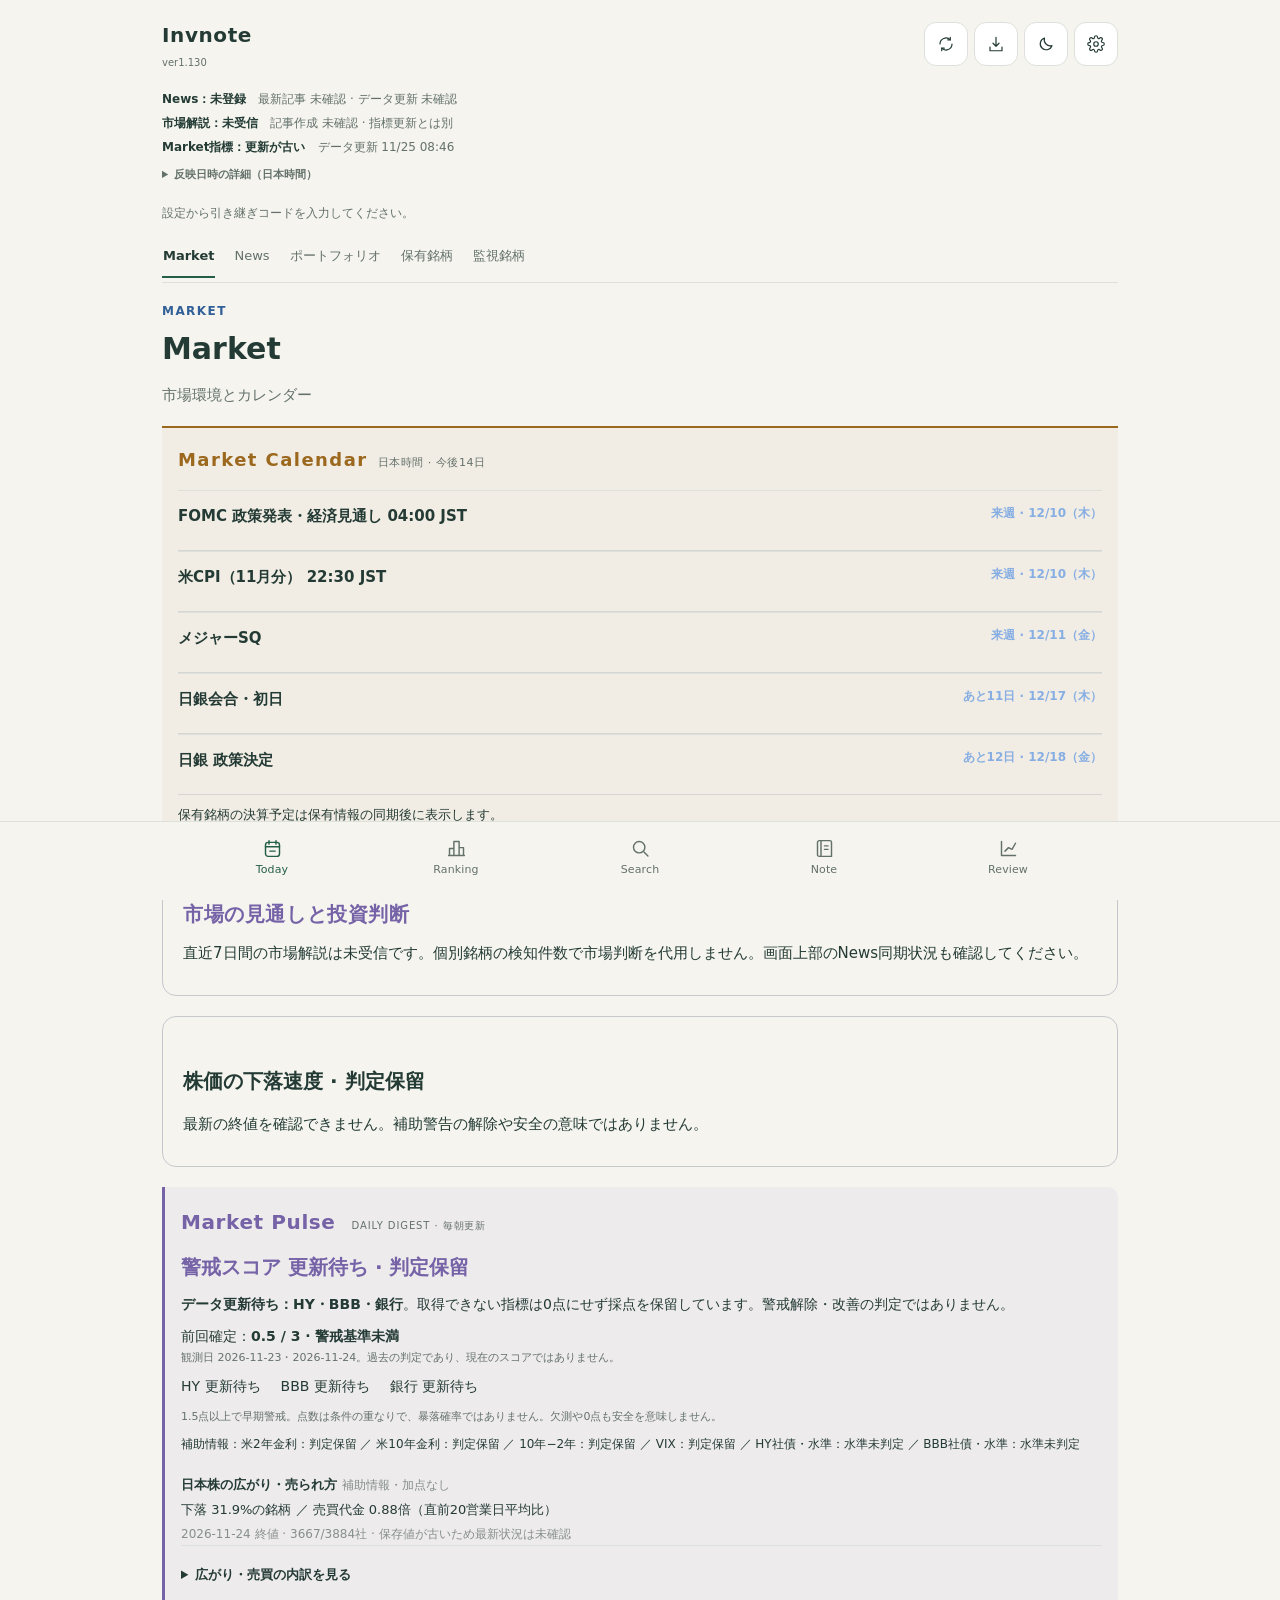
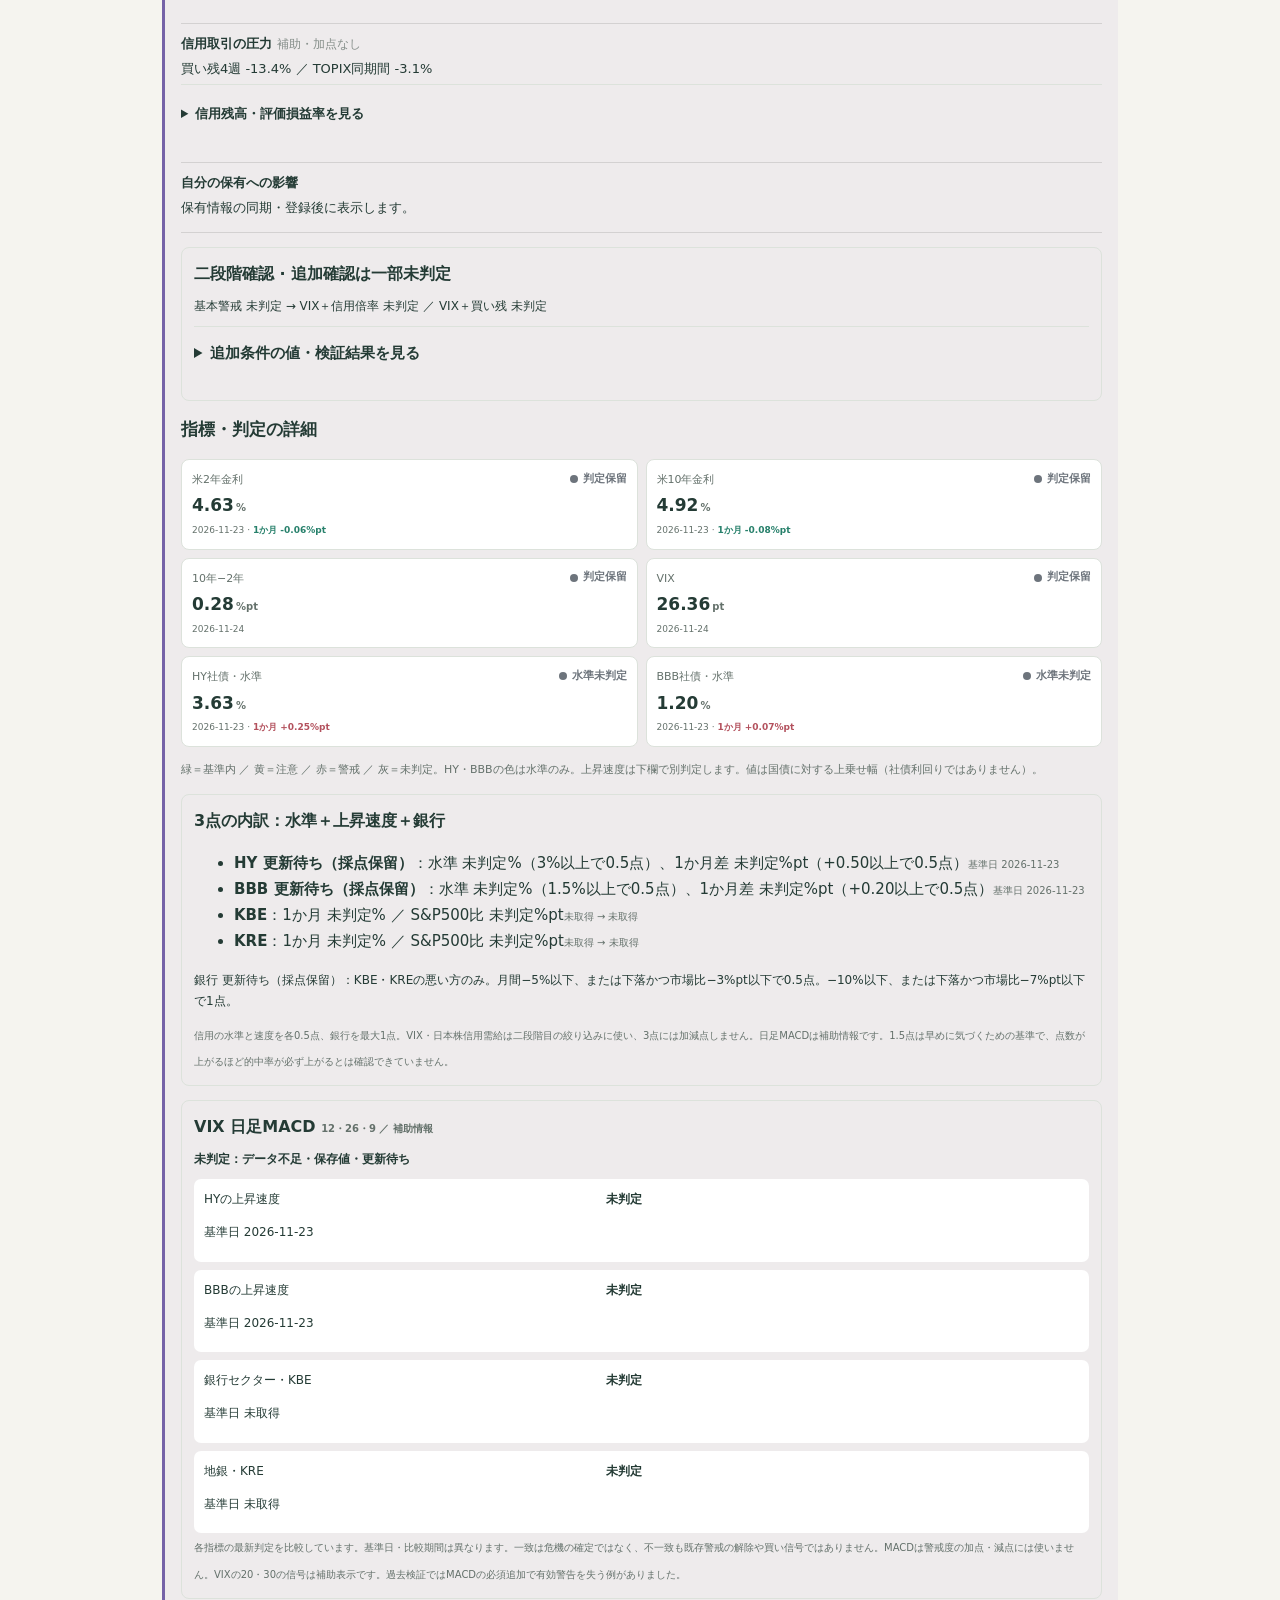
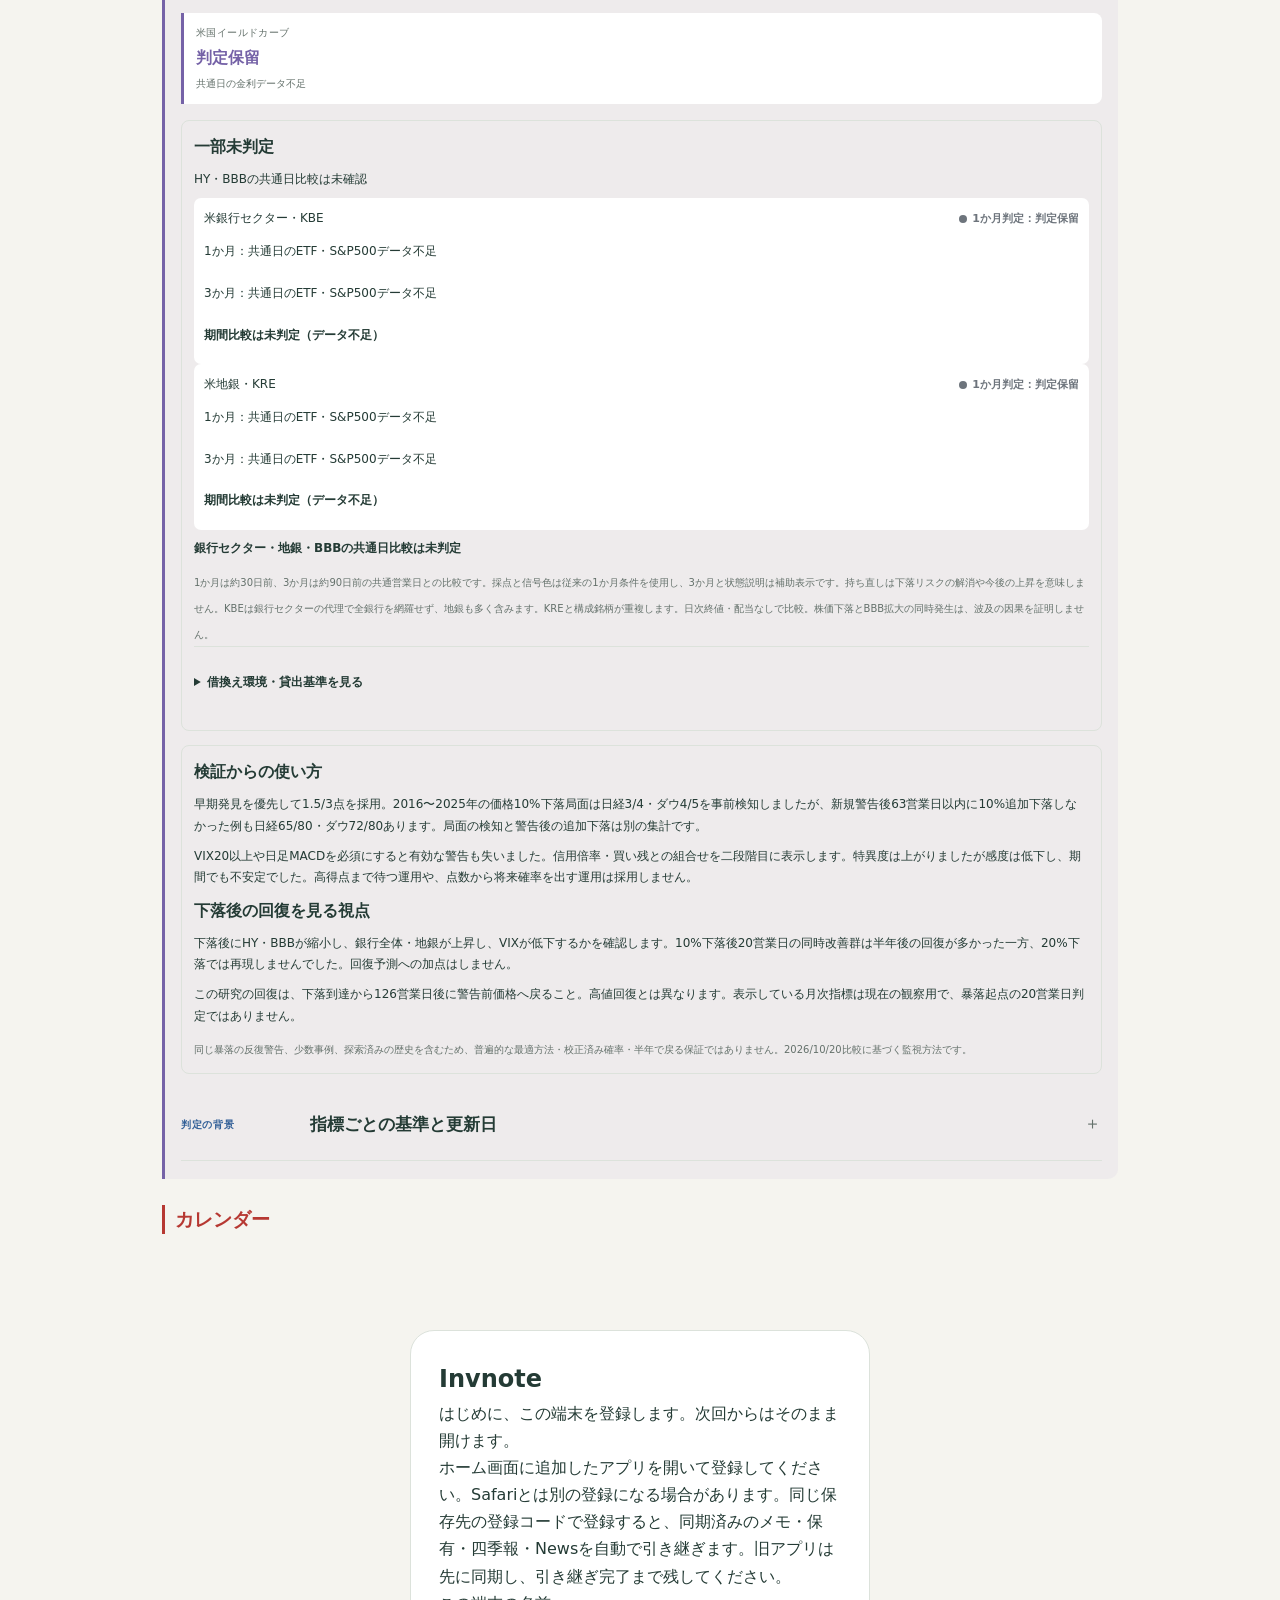
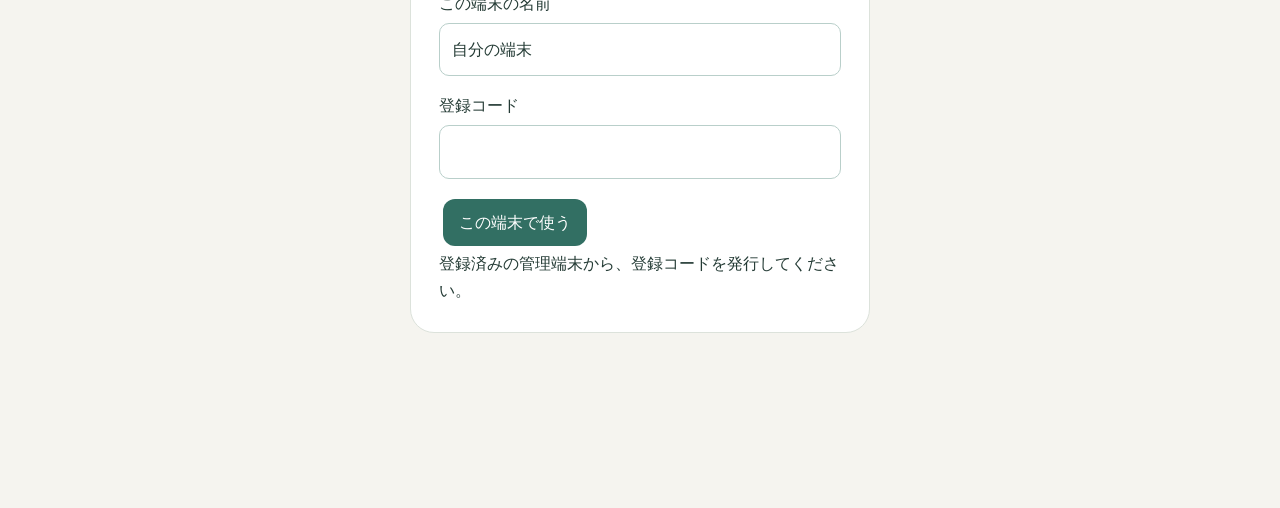
==== commit 345d5bde: "Invnote: update workspace UI and approved app icon" ====
--- a/index.html
+++ b/index.html
@@ -1,7 +1,7 @@
 <!doctype html>
 <html lang="ja"><head><meta charset="utf-8"><meta name="viewport" content="width=device-width,initial-scale=1,viewport-fit=cover">
 <link rel="apple-touch-icon" href="invnote-icon.png?v=navy-gold-chart-20261005"><link rel="icon" href="invnote-icon.svg?v=navy-gold-chart-20261005"><meta name="apple-mobile-web-app-capable" content="yes"><meta name="apple-mobile-web-app-title" content="Invnote"><meta name="color-scheme" content="light"><title>Invnote</title>
-<script src="rating-board.js?v=b9eac97708c9"></script>
+<script src="rating-board.js?v=7bb4a4484a00"></script>
 <script id="startup-bootstrap">
 // Home-screen bookmarks can retain #settings from installation. Keep explicit
 // browser links/reloads, but start a newly launched standalone app at Today.
@@ -35,7 +35,7 @@
 :root{--bg:#f5f4ef;--paper:#fff;--ink:#243b35;--sub:#64716b;--line:#dce2db;--green:#245e49;--soft:#eaf1e9;--amber:#8a602d}
 *{box-sizing:border-box}body{margin:0;background:var(--bg);color:var(--ink);font:15px/1.75 system-ui,-apple-system,"Yu Gothic",sans-serif}button,input,select{font:inherit}button,a{touch-action:manipulation}button{cursor:pointer}a{color:var(--green)}button:focus-visible,a:focus-visible,input:focus-visible,select:focus-visible,summary:focus-visible{outline:3px solid #b27d34;outline-offset:3px}header{max-width:1000px;margin:auto;padding:24px 22px 12px;display:flex;justify-content:space-between;align-items:center}header b{font-size:20px;letter-spacing:.07em}.private{font-size:12px;color:var(--sub);border:1px solid var(--line);padding:3px 10px;border-radius:30px}main{max-width:1000px;margin:auto;padding:12px 22px 120px}.eyebrow{font-size:12px;letter-spacing:.12em;color:var(--green);font-weight:700}h1{font-size:30px;line-height:1.4;margin:6px 0 12px}h2{font-size:19px;margin:26px 0 12px}h3{font-size:17px;margin:5px 0}p{margin:8px 0}.muted,small{color:var(--sub)}small{font-size:12px}.hero{padding:25px;border-radius:20px;background:var(--green);color:white}.hero .eyebrow,.hero small{color:#d8e6db}.hero p{max-width:620px}.stats{display:flex;gap:24px;margin-top:18px}.stats b{font-size:25px}.stats span{font-size:12px;margin-left:5px}.grid{display:grid;grid-template-columns:repeat(2,minmax(0,1fr));gap:14px}.card{background:var(--paper);border:1px solid var(--line);border-radius:16px;padding:19px;min-width:0}.card p{font-size:14px}.row{display:flex;justify-content:space-between;align-items:center;gap:12px}.pill{display:inline-block;background:var(--soft);color:var(--green);border-radius:8px;font-size:12px;padding:3px 8px;margin:3px 4px 3px 0}.score{font-variant-numeric:tabular-nums;font-size:13px;white-space:nowrap}.score b{font-size:20px;color:var(--green)}.open{background:transparent;border:0;padding:0;color:var(--ink);text-align:left;font-weight:700;font-size:17px;min-height:44px}.action{border:1px solid var(--line);border-radius:10px;background:white;color:var(--green);padding:9px 14px;min-height:44px}.action.primary{background:var(--green);color:white;border-color:var(--green)}.toolbar{display:flex;gap:10px;flex-wrap:wrap;margin:16px 0}.toolbar input{flex:1;min-width:150px}.toolbar input,.toolbar select{padding:11px 12px;border:1px solid var(--line);border-radius:10px;background:white;color:var(--ink);max-width:100%}.chips{display:flex;gap:8px;overflow:auto;padding:3px 0 12px}.chips button{white-space:nowrap;border:1px solid var(--line);background:white;color:var(--ink);border-radius:30px;padding:8px 15px;min-height:44px}.chips button[aria-pressed=true]{background:var(--green);color:white}.notice{padding:13px 16px;background:#eeeae0;border-radius:12px;font-size:13px;color:#635c49;margin:16px 0}.empty{padding:28px;border:1px dashed var(--line);border-radius:12px;color:var(--sub)}nav{position:fixed;bottom:0;left:0;right:0;background:#fffefbf5;border-top:1px solid var(--line);display:flex;justify-content:center;padding:8px 10px calc(8px + env(safe-area-inset-bottom));z-index:5;backdrop-filter:blur(12px)}nav a{width:min(23%,180px);text-align:center;padding:9px 4px;text-decoration:none;color:var(--sub);font-size:13px;border-radius:10px}nav a strong{display:block;font-size:18px;line-height:1.4}nav a[aria-current=page]{background:var(--soft);color:var(--green);font-weight:700}details{border-top:1px solid var(--line);padding:13px 0}summary{cursor:pointer;font-weight:650;min-height:35px}.detail-body{white-space:pre-line;overflow-wrap:anywhere}.source{display:block;overflow-wrap:anywhere;font-size:13px;margin:10px 0}.tools{display:grid;grid-template-columns:repeat(3,minmax(0,1fr));gap:10px}.tools a{display:block;padding:15px;background:white;border:1px solid var(--line);border-radius:12px;text-decoration:none}.tools small{display:block}.section-top{margin-bottom:18px}.rating-pair{display:flex;gap:24px;padding:14px 0}.rating-pair b{font-size:30px}.rating-pair span{display:block;font-size:12px;color:var(--sub)}#status{max-width:1000px;margin:auto;padding:0 22px;color:var(--amber);font-size:13px}table{width:100%;border-collapse:collapse;font-size:13px}th,td{padding:11px 5px;text-align:left;border-bottom:1px solid var(--line)}td:first-child{max-width:150px}td button{font-size:13px!important} .table-wrap{overflow:auto} @media(max-width:600px){header{padding:18px 16px 8px}main{padding:12px 16px 110px}h1{font-size:26px}.grid{grid-template-columns:1fr}.hero{padding:20px}.tools{grid-template-columns:repeat(2,minmax(0,1fr))}.card{padding:16px}.stats{gap:18px}.toolbar select{flex:1} .row{align-items:flex-start}}
 .chips a{white-space:nowrap;flex:0 0 auto;text-decoration:none}.chips a[aria-current=page]{background:var(--green);color:white}.chips{scrollbar-width:none}.chips::-webkit-scrollbar{display:none}</style><style>.map-picker{display:flex;flex-wrap:wrap;gap:8px;margin:20px 0}.map-picker button[aria-pressed=true]{border-color:var(--green);color:var(--ink);background:var(--paper)}.map-legend{font-size:12px;color:var(--sub);line-height:1.8}.map-driver{text-align:center;background:var(--paper);border:1px solid var(--line);border-top:3px solid #8fb7ed;border-radius:16px;padding:20px}.map-driver svg{width:40px;height:40px;display:block;color:#8fb7ed;margin:0 auto 12px}.map-driver h2{font-size:20px;margin:8px 0;color:var(--ink)}.map-down{text-align:center;color:var(--sub);font-size:25px;line-height:1.5}.map-branches{display:grid;grid-template-columns:repeat(3,minmax(0,1fr));gap:16px}.map-branch{min-width:0;border-top:2px solid #8fb7ed;padding-top:14px}.map-stage{background:var(--paper);padding:16px;border:1px solid var(--line);border-radius:12px}.map-stage h3{margin:8px 0 0;font-size:17px}.map-step{display:inline-grid;place-items:center;width:25px;height:25px;margin-right:8px;background:#273c56;color:#b5d1f5;border-radius:8px}.map-companies{padding:14px;border:1px solid var(--line);border-radius:12px}.map-company{display:block;text-align:left;width:100%;padding:12px;margin-top:10px;background:var(--paper);border:1px solid var(--line);border-radius:10px;color:var(--ink);cursor:pointer}.map-company>span{display:block;font-size:16px;font-weight:700}.map-company>small{display:block;margin-top:5px}.map-company .score{font-size:12px;margin-top:10px}.map-company .score b{font-size:19px}.map-outcome{padding:16px;border:1px dashed #70c9ad;border-radius:12px;background:var(--paper)}.map-outcome>small{color:#70c9ad}.map-outcome p{margin:8px 0 0}.map-risk{margin-top:12px;font-size:13px}.map-risk summary{color:var(--sub)}.map-risk p{line-height:1.7}.demand-diagram{margin:20px 0 28px}.map-branch:nth-child(2){border-top-color:#efc35b}.map-branch:nth-child(3){border-top-color:#f17c73}@media(max-width:650px){.map-branches{grid-template-columns:1fr;gap:26px}.map-branch{padding-left:14px;border-left:2px solid var(--line);border-top:0}.map-branch:nth-child(2){border-left-color:#efc35b}.map-branch:nth-child(3){border-left-color:#f17c73}.map-picker .action{font-size:13px;padding:9px 12px}.map-driver h2{font-size:19px}}
-</style><style>.map-upstream{border:1px solid var(--line);border-top:3px solid #efc35b;border-radius:14px;padding:18px;margin-top:20px}.map-upstream>small{color:var(--ink)}.map-leaders{display:grid;grid-template-columns:repeat(2,minmax(0,1fr));gap:12px}.map-company p{font-size:13px;line-height:1.7}.map-company a{font-size:13px;color:var(--green)}@media(max-width:650px){.map-leaders{grid-template-columns:1fr}}</style><link rel="stylesheet" href="workspace.css?v=b9eac97708c9"><script>(function(root){
+</style><style>.map-upstream{border:1px solid var(--line);border-top:3px solid #efc35b;border-radius:14px;padding:18px;margin-top:20px}.map-upstream>small{color:var(--ink)}.map-leaders{display:grid;grid-template-columns:repeat(2,minmax(0,1fr));gap:12px}.map-company p{font-size:13px;line-height:1.7}.map-company a{font-size:13px;color:var(--green)}@media(max-width:650px){.map-leaders{grid-template-columns:1fr}}</style><link rel="stylesheet" href="workspace.css?v=7bb4a4484a00"><script>(function(root){
 'use strict';
 const sources={cpi:'https://www.bls.gov/schedule/news_release/cpi.htm',jobs:'https://www.bls.gov/schedule/news_release/empsit.htm',fed:'https://www.federalreserve.gov/monetarypolicy/fomccalendars.htm',boj:'https://www.boj.or.jp/mopo/mpmsche_minu/m_ref/mref250731a.pdf',sq:'https://www.jpx.co.jp/derivatives/products/domestic/225futures/'};
 const raw=[
@@ -117,8 +117,8 @@
 </script></head><body>
 <header><b>Invnote</b><span class="private">private workspace</span></header>
 <div id="status" role="status"></div><main id="app"></main>
-<nav aria-label="メインナビゲーション"><a href="#today" data-view="today"><svg viewBox="0 0 24 24" aria-hidden="true"><rect x="4" y="5" width="16" height="16" rx="3"/><path d="M8 3v4m8-4v4M4 10h16m-11 5h6"/></svg><span>Today</span></a><a href="#discover" data-view="discover"><svg viewBox="0 0 24 24" aria-hidden="true"><circle cx="10.5" cy="10.5" r="6.5"/><path d="m16 16 4.5 4.5"/></svg><span>Search</span></a><a href="#notebook" data-view="notebook"><svg viewBox="0 0 24 24" aria-hidden="true"><path d="M6 3h12a2 2 0 0 1 2 2v16H6a2 2 0 0 1-2-2V5a2 2 0 0 1 2-2Zm2 0v18m4-12h4m-4 4h4"/></svg><span>Note</span></a><a href="#review" data-view="review"><svg viewBox="0 0 24 24" aria-hidden="true"><path d="M4 4v16h16M8 15l4-4 4 2 4-7"/></svg><span>Review</span></a></nav>
-<script id="app-release" type="application/json">{"version": "1.129", "date": "2026-11-25", "changes": ["ランキングに評価グループの試用画面。12か月・3か月の点数別に表示し、購入待ちによる並べ替えを外しました", "評価に使った株価・日付・リスクを整理。銘柄検索、評価の絞り込み、カードと一覧、従来順位との比較に対応", "保存済み点数を使用する表示の試用です。全社の現在価格での再採点ではありません"], "build": "b9eac97708c9"}</script><script id="data" type="application/json">{"notes": {}, "coverage": {"body_notes": 0, "registered": 0, "legacy_references": 0}, "ratings": {"rows": [], "assessment_date": "未同期", "price_date": "未同期", "horizons": {"3m": {"target_date": "未設定"}, "12m": {"target_date": "未設定"}}, "evaluation_rules": []}}</script><script>
+<nav aria-label="メインナビゲーション"><a href="#today" data-view="today"><svg viewBox="0 0 24 24" aria-hidden="true"><rect x="4" y="5" width="16" height="16" rx="3"/><path d="M8 3v4m8-4v4M4 10h16m-11 5h6"/></svg><span>Today</span></a><a href="#ranking" data-view="ranking"><svg viewBox="0 0 24 24" aria-hidden="true"><path d="M4 20V12h5v8m0 0V4h6v16m0 0v-9h5v9M3 20h18"/></svg><span>Ranking</span></a><a href="#discover" data-view="discover"><svg viewBox="0 0 24 24" aria-hidden="true"><circle cx="10.5" cy="10.5" r="6.5"/><path d="m16 16 4.5 4.5"/></svg><span>Search</span></a><a href="#notebook" data-view="notebook"><svg viewBox="0 0 24 24" aria-hidden="true"><path d="M6 3h12a2 2 0 0 1 2 2v16H6a2 2 0 0 1-2-2V5a2 2 0 0 1 2-2Zm2 0v18m4-12h4m-4 4h4"/></svg><span>Note</span></a><a href="#review" data-view="review"><svg viewBox="0 0 24 24" aria-hidden="true"><path d="M4 4v16h16M8 15l4-4 4 2 4-7"/></svg><span>Review</span></a></nav>
+<script id="app-release" type="application/json">{"version": "1.130", "date": "2026-11-25", "changes": ["Todayの隣にRankingを追加。ランキングと手法別を移動", "ランキングの一覧を一銘柄一行に修正。保有銘柄も1行一覧を初期表示に変更", "P/Fをポートフォリオへ改称。監視銘柄はToday内の独立タブへ移動"], "build": "7bb4a4484a00"}</script><script id="data" type="application/json">{"notes": {}, "coverage": {"body_notes": 0, "registered": 0, "legacy_references": 0}, "ratings": {"rows": [], "assessment_date": "未同期", "price_date": "未同期", "horizons": {"3m": {"target_date": "未設定"}, "12m": {"target_date": "未設定"}}, "evaluation_rules": []}}</script><script>
 'use strict';
 let D=JSON.parse(document.getElementById('data').textContent), notes=D.notes, R=D.ratings, ratings=Object.fromEntries(R.rows.map(x=>[x.code,x]));
 const app=document.getElementById('app'), status=document.getElementById('status'), KEY='private-investment-preview-watch-v1';
@@ -258,7 +258,7 @@
  return '<p class="nine-point-price"><b>'+accentPrices(text)+'</b>'+(p?.asOf?'<br><small>見直し '+esc(p.asOf)+' · 価格到達で自動採点はしません</small>':'')+'</p>';
 }
 function company(c){const n=notes[c],r=ratings[c];if(!n){if(rankedCompanyPrices(c))return;app.innerHTML='<h1>この会社の本文はまだありません</h1><a href="#notebook">四季報へ戻る</a>';return;}app.innerHTML=`<a class="action" href="#${priorView}">← 一覧へ戻る</a><div style="margin-top:24px">${title(esc(c)+' / '+esc(n.stage),esc(n.name),esc(n.summary))}${earningsDates(n)}${priceOverview(c)}</div><button id="watch-toggle" class="action primary" aria-pressed="${watch.has(c)}">${watch.has(c)?'監視から外す':'監視に追加'}</button><p><small>研究更新 ${esc(n.updated)} · 対象資料 ${esc(n.source_period)}</small></p>${companyIntro(c)}${researchProgressPanel(c)}${r?`<section class="card"><div class="row"><b>今の価格からの投資妙味</b><small>10点満点</small></div><div class="rating-pair"><div><span>短期・3か月</span><b>${r.short_3m}</b> / 10</div><div><span>中長期・12か月</span><b>${r.long_12m}</b> / 10</div></div><small>採点 ${esc(r.assessment_date||R.assessment_date)} · 株価 ${Number(r.baseline_close).toLocaleString('ja-JP')}円（${esc(r.baseline_price_date)}）<br>根拠の確かさ：${esc(r.evidence_confidence)} · 主観評価</small>${ninePointPriceLine(c)}<p><b>3か月：</b>${esc(r.short_reason)}</p><p><b>12か月：</b>${esc(r.long_reason)}</p></section>`:''}<h2 class="heading-next">次に確かめること</h2><section class="card"><p>${esc(n.next)}</p></section><h2 class="heading-caution">見立てが変わる条件</h2><section class="card"><p>${esc(r?.change_conditions||n.counter)}</p></section><h2>会社を読む</h2>${[['business','何で稼ぐ会社か'],['facts','決算で確認した事実'],['hypothesis','利益につながる仮説'],['counter','反証・不確かな点'],['valuation','価格評価の根拠'],['change','前回から変えたこと']].map(([k,label])=>`<details class="research-section" data-section="${k}" ${k==='business'?'open':''}><summary>${label}</summary><p class="detail-body">${esc(n[k])}</p></details>`).join('')}<details><summary>出典を確認する</summary>${n.sources.map(s=>{const safe=/^https:\/\//.test(s);return safe?`<a class="source" href="${esc(s.startsWith('https://')?s:'../../'+s)}" target="_blank" rel="noopener">${esc(s)}</a>`:`<p>${esc(s)}</p>`}).join('')}</details><h2>つながる会社</h2><div class="grid">${(n.related||[]).map(code=>notes[code]?card(code,notes[code]):`<div class="card"><small>${esc(code)}</small><p>本文未収録</p></div>`).join('')}</div>`;document.getElementById('watch-toggle').onclick=()=>{const next=new Set(watch);next.has(c)?next.delete(c):next.add(c);try{localStorage.setItem(KEY,JSON.stringify([...next]));watch=next;status.textContent='監視リストをこのブラウザーに保存しました。他端末との同期はありません。';route()}catch{status.textContent='保存できませんでした。監視リストは変更していません。'}};}
-function route(){const h=location.hash.slice(1)||'today';const detail=h.startsWith('company/');let view=detail?'notebook':h;if(!['today','discover','notebook','review'].includes(view))view='today';document.querySelectorAll('nav a').forEach(a=>{if(a.dataset.view===view)a.setAttribute('aria-current','page');else a.removeAttribute('aria-current')});if(detail)company(h.split('/')[1]);else{priorView=view;({today,discover,notebook,review}[view])()}window.scrollTo(0,0);}
+function route(){const h=location.hash.slice(1)||'today';const detail=h.startsWith('company/');let view=detail?priorView.split('/')[0]:h;if(!['today','ranking','discover','notebook','review'].includes(view))view='today';document.querySelectorAll('nav a').forEach(a=>{if(a.dataset.view===view)a.setAttribute('aria-current','page');else a.removeAttribute('aria-current')});if(detail)company(h.split('/')[1]);else{priorView=view;({today,discover,notebook,review}[view])()}window.scrollTo(0,0);}
 app.addEventListener('click',e=>{const companyButton=e.target.closest('[data-company]');if(companyButton){location.hash='company/'+companyButton.dataset.company;return;}const t=e.target.closest('[data-theme]');if(t&&app.contains(t)){theme=t.dataset.theme;route()}});
 function accentPrices(text,kind='reference'){
  const safe=esc(text);
@@ -453,7 +453,7 @@
 }
 
 function legacyPurchaseRanking(){
- priorView='today/ranking';
+ priorView='ranking/ranking';
  const cross=rankingMarket==='cross', ranking=purchaseRankingSource(cross);
  const list=rankingLayout!=='card', showPrices=rankingLayout==='prices';
  app.innerHTML=title('RANKING','従来の順位','旧方式の比較用表示です。評価日と基準株価も確認してください。');
@@ -509,12 +509,13 @@
 }
 function methodRankingPage(){app.innerHTML=title('METHOD RANKING','手法別','清原式の個社調査順位と、各手法のスクリーニング順位をまとめています。')+'<div id=method-rankings></div>';queueMicrotask(renderMethodRankings);}
 const sections={
- today:[['market','Market'],['updates','News'],['inv:vPf','P/F'],['holdings-plan','保有銘柄'],['inv:vTodos','To do'],['ranking','ランキング'],['method-ranking','手法別']],
+ today:[['market','Market'],['updates','News'],['inv:vPf','ポートフォリオ'],['holdings-plan','保有銘柄'],['watchlist','監視銘柄'],['inv:vTodos','To do']],
+ ranking:[['ranking','ランキング'],['method-ranking','手法別']],
  discover:[['themes','テーマから探す'],['map','需要マップ'],['scr:cand','清原式'],['scr:reb','逆張り'],['scr:cs','CAN-SLIM'],['scr:theme','テーマ分析'],['scr:radar','レーダー']],
  notebook:[['companies','四季報'],['news','News'],['inv:vDiary','投資日記']],
  review:[['ratings','採点の振り返り'],['scr:macro','マクロ詳細'],['history','相場分類の履歴'],['scr:catalyst','過去のカタリスト調査'],['scr:hold','運用成績'],['scr:compare','戦略比較'],['scr:status','検証'],['scr:rec','記録'],['scr:research','従来の投資調査']]
 };
-const areaNames={today:'today',discover:'search',notebook:'note',review:'review'};
+const areaNames={today:'today',ranking:'ranking',discover:'search',notebook:'note',review:'review'};
 const frameHost=document.createElement('section');frameHost.style.cssText='max-width:1000px;margin:0 auto 110px;padding:0 16px';frameHost.hidden=true;app.after(frameHost);
 const frames={};
 function embedded(kind,tab){
@@ -522,7 +523,7 @@
  for(const [k,f] of Object.entries(frames))f.hidden=k!==kind;
  if(!frames[kind]){const f=document.createElement('iframe');f.title=kind==='inv'?'Invnoteの既存機能':'Screenerの既存機能';f.style.cssText='display:block;width:100%;height:78vh;min-height:540px;border:1px solid #dce2db;border-radius:14px;background:white';
  f.dataset.workspaceTab=tab;
- f.style.visibility='hidden';f.src=(kind==='inv'?'invnote-app.html?workspace=1&v=b9eac97708c9':'screener/index.html?workspace=1&v=b9eac97708c9');frames[kind]=f;frameHost.append(f);
+ f.style.visibility='hidden';f.src=(kind==='inv'?'invnote-app.html?workspace=1&v=7bb4a4484a00':'screener/index.html?workspace=1&v=7bb4a4484a00');frames[kind]=f;frameHost.append(f);
  }else{frames[kind].dataset.workspaceTab=tab;frames[kind].hidden=false;frames[kind].style.display='block';frames[kind].contentWindow.postMessage({type:'workspace:navigate',tab},location.origin);}
  for(const [k,f] of Object.entries(frames))if(k!==kind)f.style.display='none';
 }
@@ -532,12 +533,12 @@
  const hash=location.hash.slice(1)||'today', [root,sub]=hash.split('/');
  if(root==='company'){originalRoute();companyTools(sub,hash.split('/')[2]);return;}
  const area=sections[root]?root:'today', list=sections[area], selected=list.find(x=>x[0]===sub)||list[0];
- document.querySelectorAll('nav a').forEach(a=>{if(a.dataset.view===area)a.setAttribute('aria-current','page');else a.removeAttribute('aria-current')});priorView=area;
+ document.querySelectorAll('nav a').forEach(a=>{if(a.dataset.view===area)a.setAttribute('aria-current','page');else a.removeAttribute('aria-current')});priorView=area+'/'+selected[0];
  if(selected[0].includes(':')){
  app.innerHTML=title(areaNames[area].toUpperCase(),esc(selected[1]),'');
  app.style.paddingBottom='12px';
  const [kind,tab]=selected[0].split(':');embedded(kind,tab);
- }else{app.style.paddingBottom='120px';(selected[0]==='market'?marketPage:selected[0]==='history'?marketHistory:selected[0]==='holdings-plan'?holdingsPlanPage:selected[0]==='ranking'?purchaseRanking:selected[0]==='method-ranking'?methodRankingPage:selected[0]==='map'?demandMap:selected[0]==='news'?newsArchive:({today,discover,notebook,review}[area]))();}
+ }else{app.style.paddingBottom='120px';(selected[0]==='market'?marketPage:selected[0]==='history'?marketHistory:selected[0]==='holdings-plan'?holdingsPlanPage:selected[0]==='watchlist'?watchlistPage:selected[0]==='ranking'?purchaseRanking:selected[0]==='method-ranking'?methodRankingPage:selected[0]==='map'?demandMap:selected[0]==='news'?newsArchive:({today,discover,notebook,review}[area]))();}
  const bar=document.createElement('div');bar.className='chips workspace-tabs';bar.dataset.area=area;bar.setAttribute('aria-label',areaNames[area]+'の機能');
  bar.innerHTML=list.map(([id,label])=>`<a class="action" href="#${area}/${id}" ${id===selected[0]?'aria-current="page"':''}>${esc(label)}</a>`).join('');app.prepend(bar);
  window.scrollTo(0,0);
@@ -583,4 +584,4 @@
   return result;
  }finally{clearTimeout(timer);}
 }};
-</script><script src="workspace.js?v=b9eac97708c9"></script></body></html>
+</script><script src="workspace.js?v=7bb4a4484a00"></script></body></html>
--- a/workspace.css
+++ b/workspace.css
@@ -119,6 +119,17 @@
 .rb-detail p{font-size:.9375rem}.rb-card .rb-date{font-size:.75rem;color:var(--sub);margin-top:12px}
 .rb-under-review{border-top:3px solid var(--amber)}.rb-under-review .rb-score{color:var(--sub)}.rb-review-label{color:var(--amber);font-size:.875rem;font-weight:650;margin:-3px 0 12px}
 .rb-compact{grid-template-columns:1fr}.rb-compact .rb-card{padding:18px 22px}.rb-compact .rb-company-line{margin:6px 0 10px}.rb-compact .rb-score strong{font-size:2rem}
+.line-table-scroll{width:100%;max-width:100%;overflow-x:auto;overscroll-behavior-x:contain;border:1px solid var(--line);border-radius:12px;background:var(--paper);margin:12px 0 22px}
+.line-table{width:100%;min-width:740px;border-collapse:collapse;font-size:14px;line-height:1.4}
+.line-table th,.line-table td{height:46px;padding:0 14px;white-space:nowrap;border-bottom:1px solid var(--line);vertical-align:middle}
+.line-table th{color:var(--sub);font-size:12px;font-weight:600;background:var(--bg);text-align:left}
+.line-table tbody tr:last-child td{border-bottom:0}.line-table tbody tr:hover{background:var(--soft)}
+.line-table td:first-child{font-variant-numeric:tabular-nums;color:var(--sub);width:76px}
+.line-table .open,.line-company-link{display:block;max-width:260px;min-width:170px;min-height:44px;line-height:44px;white-space:nowrap;overflow:hidden;text-overflow:ellipsis;font-size:14px!important;text-decoration:none;color:var(--ink);font-weight:650}
+.line-table .line-number{font-variant-numeric:tabular-nums;text-align:right}.line-table .line-selected{font-weight:750;color:var(--green)}
+.line-review{font-size:12px;color:var(--amber)}.holding-layout{display:inline-flex;margin:8px 0}
+nav[aria-label="メインナビゲーション"] a{width:min(20%,180px);min-width:0}
+@media(max-width:400px){nav[aria-label="メインナビゲーション"] a{font-size:11px;padding-inline:2px}.line-table th,.line-table td{padding-inline:10px}.line-table .open,.line-company-link{min-width:150px;max-width:210px}}
 @media(max-width:650px){.rb-grid{grid-template-columns:1fr}.rb-heading{flex-direction:column;gap:4px}.rb-heading .rb-legacy{align-self:flex-end;margin-top:-4px}.rb-toolbar{padding:14px}.rb-controls{gap:10px}.rb-segment button{padding:7px 12px}.rb-search-row{grid-template-columns:minmax(0,1fr) minmax(115px,.6fr);gap:10px}.rb-card,.rb-compact .rb-card{padding:18px}.rb-results-heading{font-size:.8125rem}.rb-company-line{gap:10px}}
 @media(prefers-reduced-motion:no-preference){.rb-segment button{transition:background .15s,color .15s}.rb-company-line .open:hover{color:var(--rb-accent)}}
 .workspace-back{margin-bottom:18px}
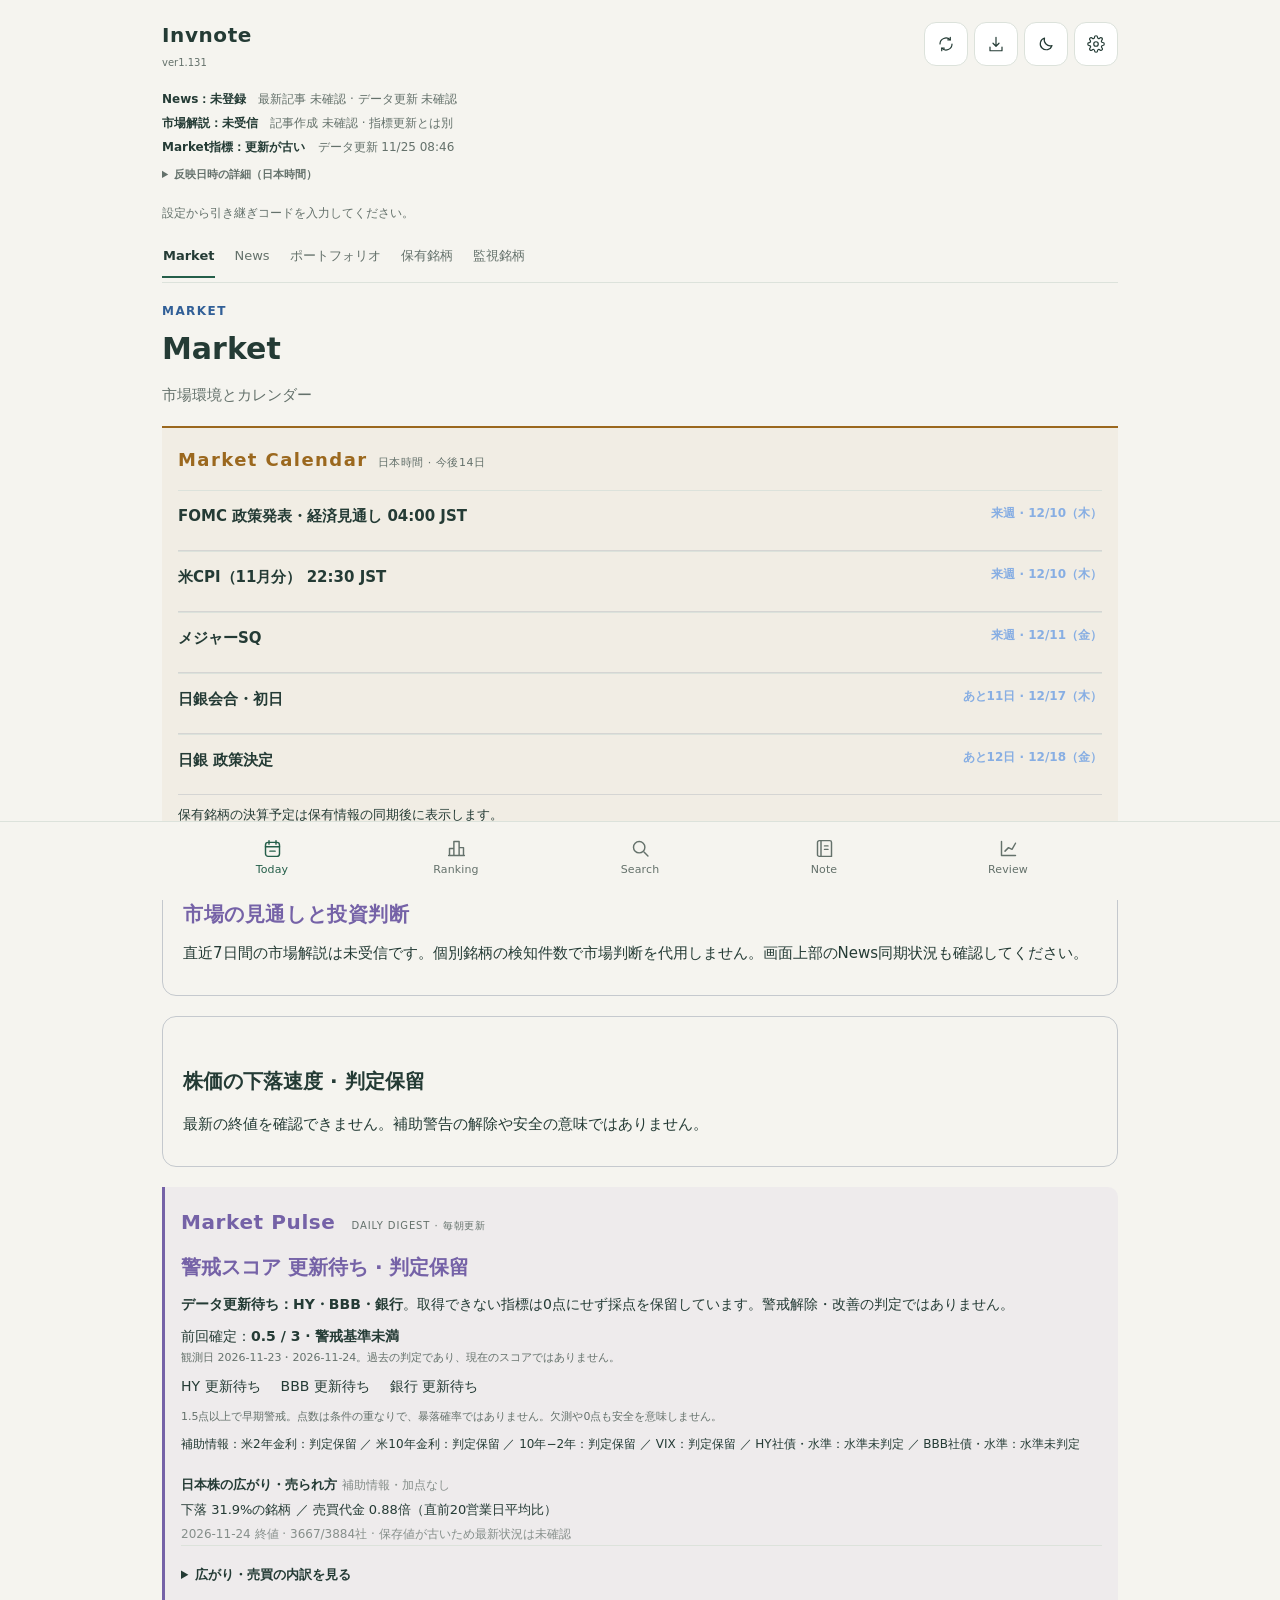
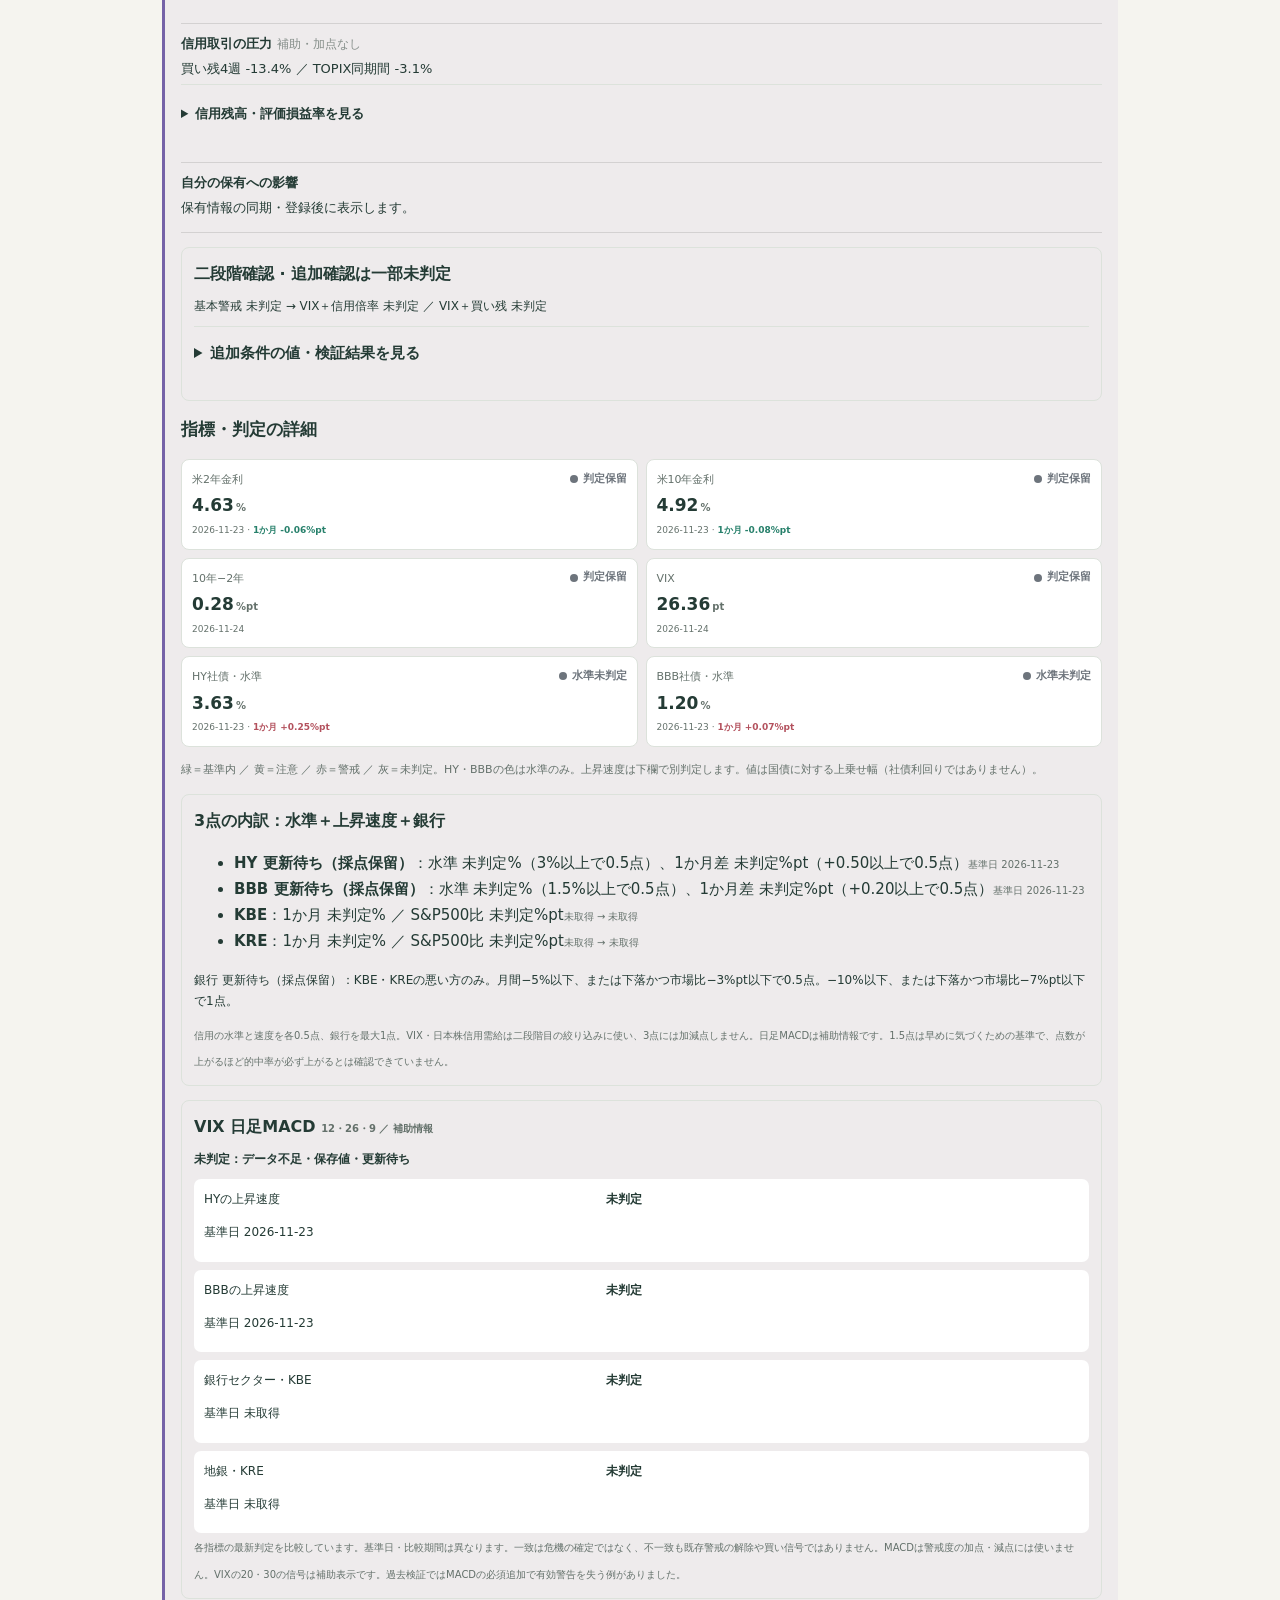
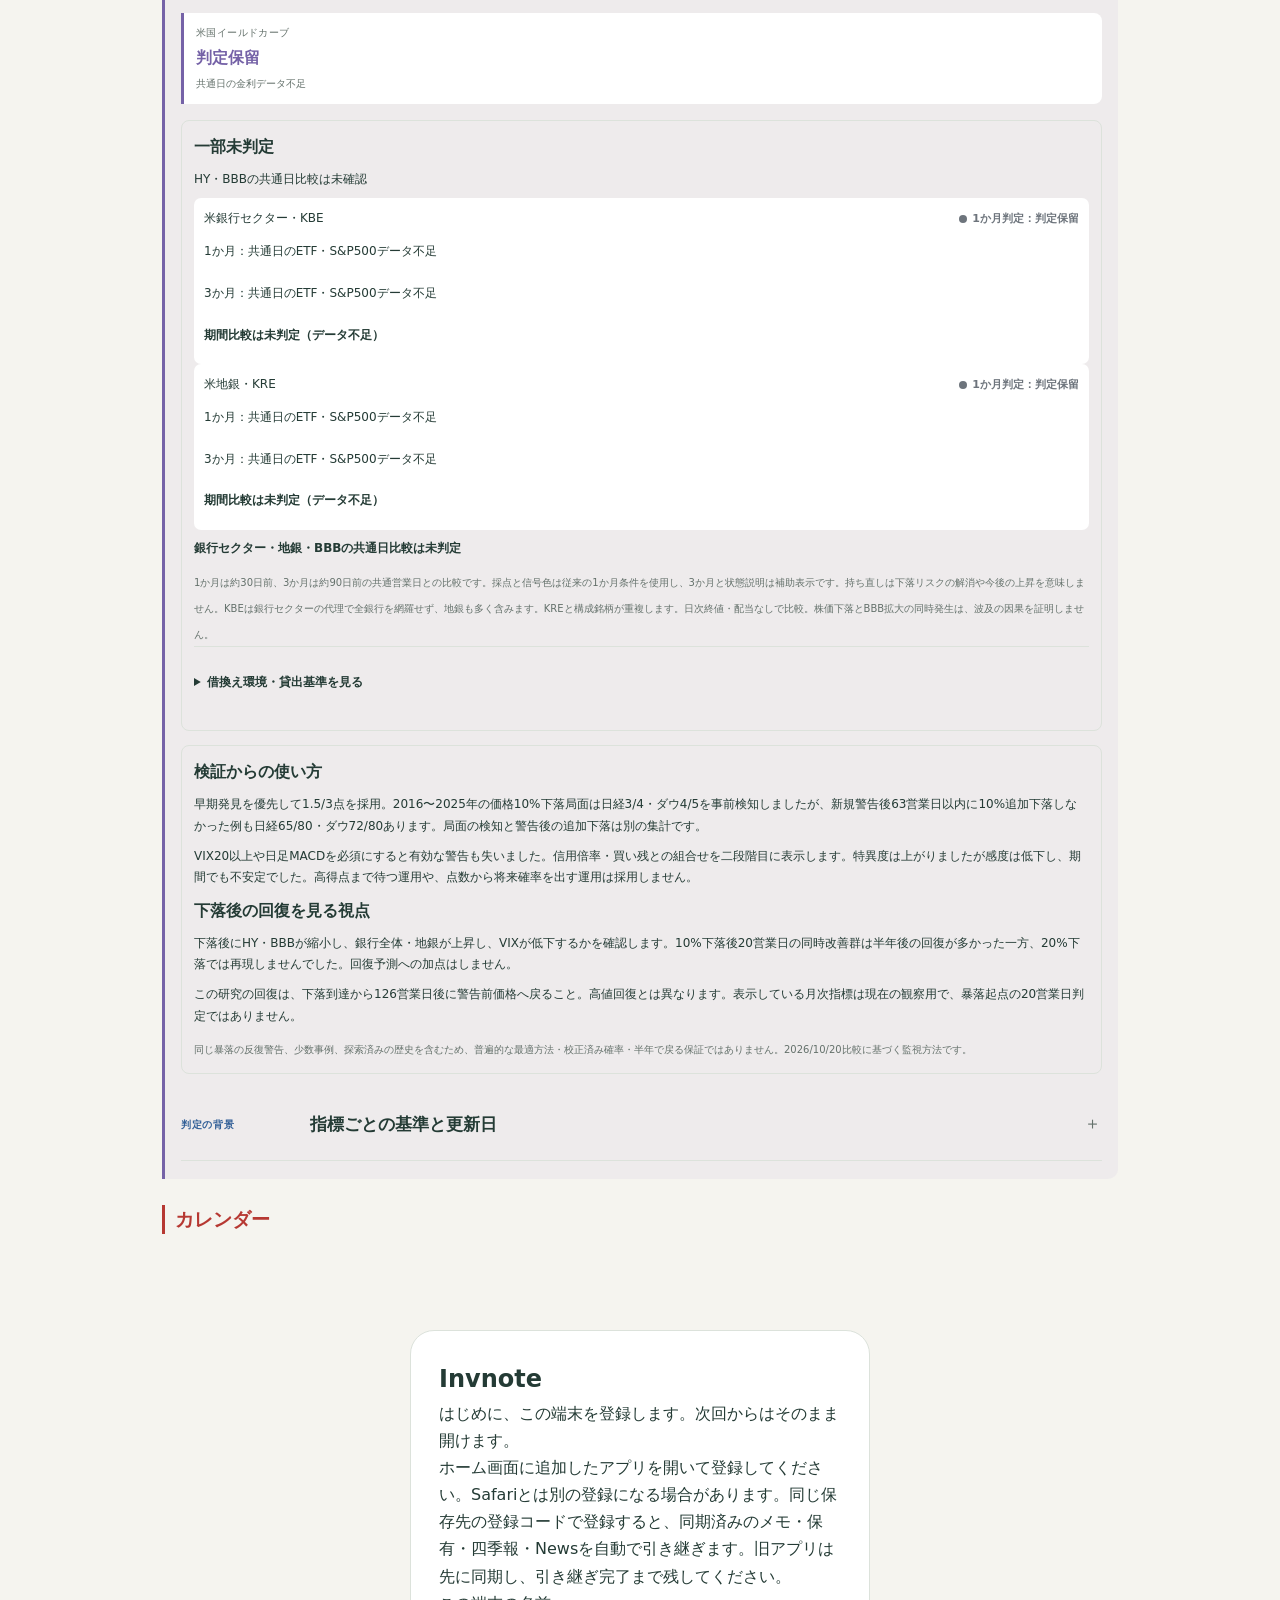
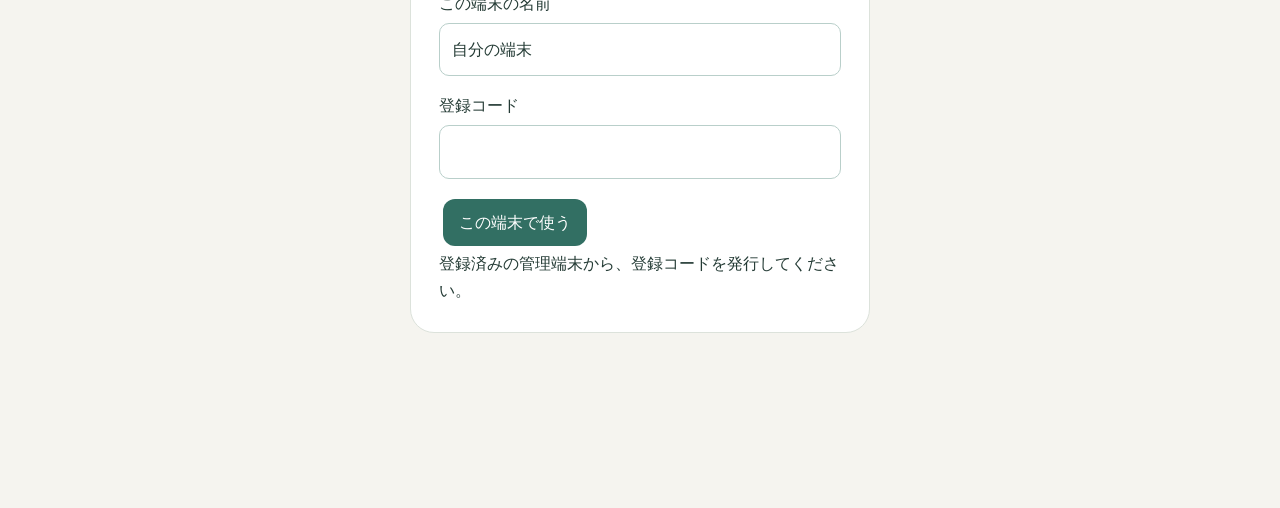
==== commit ce5af3d9: "Invnote: update workspace UI and approved app icon" ====
--- a/index.html
+++ b/index.html
@@ -1,7 +1,7 @@
 <!doctype html>
 <html lang="ja"><head><meta charset="utf-8"><meta name="viewport" content="width=device-width,initial-scale=1,viewport-fit=cover">
 <link rel="apple-touch-icon" href="invnote-icon.png?v=navy-gold-chart-20261005"><link rel="icon" href="invnote-icon.svg?v=navy-gold-chart-20261005"><meta name="apple-mobile-web-app-capable" content="yes"><meta name="apple-mobile-web-app-title" content="Invnote"><meta name="color-scheme" content="light"><title>Invnote</title>
-<script src="rating-board.js?v=7bb4a4484a00"></script>
+<script src="rating-board.js?v=bcf28a13f66d"></script>
 <script id="startup-bootstrap">
 // Home-screen bookmarks can retain #settings from installation. Keep explicit
 // browser links/reloads, but start a newly launched standalone app at Today.
@@ -35,7 +35,7 @@
 :root{--bg:#f5f4ef;--paper:#fff;--ink:#243b35;--sub:#64716b;--line:#dce2db;--green:#245e49;--soft:#eaf1e9;--amber:#8a602d}
 *{box-sizing:border-box}body{margin:0;background:var(--bg);color:var(--ink);font:15px/1.75 system-ui,-apple-system,"Yu Gothic",sans-serif}button,input,select{font:inherit}button,a{touch-action:manipulation}button{cursor:pointer}a{color:var(--green)}button:focus-visible,a:focus-visible,input:focus-visible,select:focus-visible,summary:focus-visible{outline:3px solid #b27d34;outline-offset:3px}header{max-width:1000px;margin:auto;padding:24px 22px 12px;display:flex;justify-content:space-between;align-items:center}header b{font-size:20px;letter-spacing:.07em}.private{font-size:12px;color:var(--sub);border:1px solid var(--line);padding:3px 10px;border-radius:30px}main{max-width:1000px;margin:auto;padding:12px 22px 120px}.eyebrow{font-size:12px;letter-spacing:.12em;color:var(--green);font-weight:700}h1{font-size:30px;line-height:1.4;margin:6px 0 12px}h2{font-size:19px;margin:26px 0 12px}h3{font-size:17px;margin:5px 0}p{margin:8px 0}.muted,small{color:var(--sub)}small{font-size:12px}.hero{padding:25px;border-radius:20px;background:var(--green);color:white}.hero .eyebrow,.hero small{color:#d8e6db}.hero p{max-width:620px}.stats{display:flex;gap:24px;margin-top:18px}.stats b{font-size:25px}.stats span{font-size:12px;margin-left:5px}.grid{display:grid;grid-template-columns:repeat(2,minmax(0,1fr));gap:14px}.card{background:var(--paper);border:1px solid var(--line);border-radius:16px;padding:19px;min-width:0}.card p{font-size:14px}.row{display:flex;justify-content:space-between;align-items:center;gap:12px}.pill{display:inline-block;background:var(--soft);color:var(--green);border-radius:8px;font-size:12px;padding:3px 8px;margin:3px 4px 3px 0}.score{font-variant-numeric:tabular-nums;font-size:13px;white-space:nowrap}.score b{font-size:20px;color:var(--green)}.open{background:transparent;border:0;padding:0;color:var(--ink);text-align:left;font-weight:700;font-size:17px;min-height:44px}.action{border:1px solid var(--line);border-radius:10px;background:white;color:var(--green);padding:9px 14px;min-height:44px}.action.primary{background:var(--green);color:white;border-color:var(--green)}.toolbar{display:flex;gap:10px;flex-wrap:wrap;margin:16px 0}.toolbar input{flex:1;min-width:150px}.toolbar input,.toolbar select{padding:11px 12px;border:1px solid var(--line);border-radius:10px;background:white;color:var(--ink);max-width:100%}.chips{display:flex;gap:8px;overflow:auto;padding:3px 0 12px}.chips button{white-space:nowrap;border:1px solid var(--line);background:white;color:var(--ink);border-radius:30px;padding:8px 15px;min-height:44px}.chips button[aria-pressed=true]{background:var(--green);color:white}.notice{padding:13px 16px;background:#eeeae0;border-radius:12px;font-size:13px;color:#635c49;margin:16px 0}.empty{padding:28px;border:1px dashed var(--line);border-radius:12px;color:var(--sub)}nav{position:fixed;bottom:0;left:0;right:0;background:#fffefbf5;border-top:1px solid var(--line);display:flex;justify-content:center;padding:8px 10px calc(8px + env(safe-area-inset-bottom));z-index:5;backdrop-filter:blur(12px)}nav a{width:min(23%,180px);text-align:center;padding:9px 4px;text-decoration:none;color:var(--sub);font-size:13px;border-radius:10px}nav a strong{display:block;font-size:18px;line-height:1.4}nav a[aria-current=page]{background:var(--soft);color:var(--green);font-weight:700}details{border-top:1px solid var(--line);padding:13px 0}summary{cursor:pointer;font-weight:650;min-height:35px}.detail-body{white-space:pre-line;overflow-wrap:anywhere}.source{display:block;overflow-wrap:anywhere;font-size:13px;margin:10px 0}.tools{display:grid;grid-template-columns:repeat(3,minmax(0,1fr));gap:10px}.tools a{display:block;padding:15px;background:white;border:1px solid var(--line);border-radius:12px;text-decoration:none}.tools small{display:block}.section-top{margin-bottom:18px}.rating-pair{display:flex;gap:24px;padding:14px 0}.rating-pair b{font-size:30px}.rating-pair span{display:block;font-size:12px;color:var(--sub)}#status{max-width:1000px;margin:auto;padding:0 22px;color:var(--amber);font-size:13px}table{width:100%;border-collapse:collapse;font-size:13px}th,td{padding:11px 5px;text-align:left;border-bottom:1px solid var(--line)}td:first-child{max-width:150px}td button{font-size:13px!important} .table-wrap{overflow:auto} @media(max-width:600px){header{padding:18px 16px 8px}main{padding:12px 16px 110px}h1{font-size:26px}.grid{grid-template-columns:1fr}.hero{padding:20px}.tools{grid-template-columns:repeat(2,minmax(0,1fr))}.card{padding:16px}.stats{gap:18px}.toolbar select{flex:1} .row{align-items:flex-start}}
 .chips a{white-space:nowrap;flex:0 0 auto;text-decoration:none}.chips a[aria-current=page]{background:var(--green);color:white}.chips{scrollbar-width:none}.chips::-webkit-scrollbar{display:none}</style><style>.map-picker{display:flex;flex-wrap:wrap;gap:8px;margin:20px 0}.map-picker button[aria-pressed=true]{border-color:var(--green);color:var(--ink);background:var(--paper)}.map-legend{font-size:12px;color:var(--sub);line-height:1.8}.map-driver{text-align:center;background:var(--paper);border:1px solid var(--line);border-top:3px solid #8fb7ed;border-radius:16px;padding:20px}.map-driver svg{width:40px;height:40px;display:block;color:#8fb7ed;margin:0 auto 12px}.map-driver h2{font-size:20px;margin:8px 0;color:var(--ink)}.map-down{text-align:center;color:var(--sub);font-size:25px;line-height:1.5}.map-branches{display:grid;grid-template-columns:repeat(3,minmax(0,1fr));gap:16px}.map-branch{min-width:0;border-top:2px solid #8fb7ed;padding-top:14px}.map-stage{background:var(--paper);padding:16px;border:1px solid var(--line);border-radius:12px}.map-stage h3{margin:8px 0 0;font-size:17px}.map-step{display:inline-grid;place-items:center;width:25px;height:25px;margin-right:8px;background:#273c56;color:#b5d1f5;border-radius:8px}.map-companies{padding:14px;border:1px solid var(--line);border-radius:12px}.map-company{display:block;text-align:left;width:100%;padding:12px;margin-top:10px;background:var(--paper);border:1px solid var(--line);border-radius:10px;color:var(--ink);cursor:pointer}.map-company>span{display:block;font-size:16px;font-weight:700}.map-company>small{display:block;margin-top:5px}.map-company .score{font-size:12px;margin-top:10px}.map-company .score b{font-size:19px}.map-outcome{padding:16px;border:1px dashed #70c9ad;border-radius:12px;background:var(--paper)}.map-outcome>small{color:#70c9ad}.map-outcome p{margin:8px 0 0}.map-risk{margin-top:12px;font-size:13px}.map-risk summary{color:var(--sub)}.map-risk p{line-height:1.7}.demand-diagram{margin:20px 0 28px}.map-branch:nth-child(2){border-top-color:#efc35b}.map-branch:nth-child(3){border-top-color:#f17c73}@media(max-width:650px){.map-branches{grid-template-columns:1fr;gap:26px}.map-branch{padding-left:14px;border-left:2px solid var(--line);border-top:0}.map-branch:nth-child(2){border-left-color:#efc35b}.map-branch:nth-child(3){border-left-color:#f17c73}.map-picker .action{font-size:13px;padding:9px 12px}.map-driver h2{font-size:19px}}
-</style><style>.map-upstream{border:1px solid var(--line);border-top:3px solid #efc35b;border-radius:14px;padding:18px;margin-top:20px}.map-upstream>small{color:var(--ink)}.map-leaders{display:grid;grid-template-columns:repeat(2,minmax(0,1fr));gap:12px}.map-company p{font-size:13px;line-height:1.7}.map-company a{font-size:13px;color:var(--green)}@media(max-width:650px){.map-leaders{grid-template-columns:1fr}}</style><link rel="stylesheet" href="workspace.css?v=7bb4a4484a00"><script>(function(root){
+</style><style>.map-upstream{border:1px solid var(--line);border-top:3px solid #efc35b;border-radius:14px;padding:18px;margin-top:20px}.map-upstream>small{color:var(--ink)}.map-leaders{display:grid;grid-template-columns:repeat(2,minmax(0,1fr));gap:12px}.map-company p{font-size:13px;line-height:1.7}.map-company a{font-size:13px;color:var(--green)}@media(max-width:650px){.map-leaders{grid-template-columns:1fr}}</style><link rel="stylesheet" href="workspace.css?v=bcf28a13f66d"><script>(function(root){
 'use strict';
 const sources={cpi:'https://www.bls.gov/schedule/news_release/cpi.htm',jobs:'https://www.bls.gov/schedule/news_release/empsit.htm',fed:'https://www.federalreserve.gov/monetarypolicy/fomccalendars.htm',boj:'https://www.boj.or.jp/mopo/mpmsche_minu/m_ref/mref250731a.pdf',sq:'https://www.jpx.co.jp/derivatives/products/domestic/225futures/'};
 const raw=[
@@ -118,7 +118,7 @@
 <header><b>Invnote</b><span class="private">private workspace</span></header>
 <div id="status" role="status"></div><main id="app"></main>
 <nav aria-label="メインナビゲーション"><a href="#today" data-view="today"><svg viewBox="0 0 24 24" aria-hidden="true"><rect x="4" y="5" width="16" height="16" rx="3"/><path d="M8 3v4m8-4v4M4 10h16m-11 5h6"/></svg><span>Today</span></a><a href="#ranking" data-view="ranking"><svg viewBox="0 0 24 24" aria-hidden="true"><path d="M4 20V12h5v8m0 0V4h6v16m0 0v-9h5v9M3 20h18"/></svg><span>Ranking</span></a><a href="#discover" data-view="discover"><svg viewBox="0 0 24 24" aria-hidden="true"><circle cx="10.5" cy="10.5" r="6.5"/><path d="m16 16 4.5 4.5"/></svg><span>Search</span></a><a href="#notebook" data-view="notebook"><svg viewBox="0 0 24 24" aria-hidden="true"><path d="M6 3h12a2 2 0 0 1 2 2v16H6a2 2 0 0 1-2-2V5a2 2 0 0 1 2-2Zm2 0v18m4-12h4m-4 4h4"/></svg><span>Note</span></a><a href="#review" data-view="review"><svg viewBox="0 0 24 24" aria-hidden="true"><path d="M4 4v16h16M8 15l4-4 4 2 4-7"/></svg><span>Review</span></a></nav>
-<script id="app-release" type="application/json">{"version": "1.130", "date": "2026-11-25", "changes": ["Todayの隣にRankingを追加。ランキングと手法別を移動", "ランキングの一覧を一銘柄一行に修正。保有銘柄も1行一覧を初期表示に変更", "P/Fをポートフォリオへ改称。監視銘柄はToday内の独立タブへ移動"], "build": "7bb4a4484a00"}</script><script id="data" type="application/json">{"notes": {}, "coverage": {"body_notes": 0, "registered": 0, "legacy_references": 0}, "ratings": {"rows": [], "assessment_date": "未同期", "price_date": "未同期", "horizons": {"3m": {"target_date": "未設定"}, "12m": {"target_date": "未設定"}}, "evaluation_rules": []}}</script><script>
+<script id="app-release" type="application/json">{"version": "1.131", "date": "2026-11-25", "changes": ["ランキング一覧の列幅を統一。長い銘柄名で点数が画面外へ押し出される問題を修正", "スマートフォンではコード・銘柄名・選択中の期間の点数を横スクロールなしで表示。長い名前は省略し、タップで全文を確認できます"], "build": "bcf28a13f66d"}</script><script id="data" type="application/json">{"notes": {}, "coverage": {"body_notes": 0, "registered": 0, "legacy_references": 0}, "ratings": {"rows": [], "assessment_date": "未同期", "price_date": "未同期", "horizons": {"3m": {"target_date": "未設定"}, "12m": {"target_date": "未設定"}}, "evaluation_rules": []}}</script><script>
 'use strict';
 let D=JSON.parse(document.getElementById('data').textContent), notes=D.notes, R=D.ratings, ratings=Object.fromEntries(R.rows.map(x=>[x.code,x]));
 const app=document.getElementById('app'), status=document.getElementById('status'), KEY='private-investment-preview-watch-v1';
@@ -523,7 +523,7 @@
  for(const [k,f] of Object.entries(frames))f.hidden=k!==kind;
  if(!frames[kind]){const f=document.createElement('iframe');f.title=kind==='inv'?'Invnoteの既存機能':'Screenerの既存機能';f.style.cssText='display:block;width:100%;height:78vh;min-height:540px;border:1px solid #dce2db;border-radius:14px;background:white';
  f.dataset.workspaceTab=tab;
- f.style.visibility='hidden';f.src=(kind==='inv'?'invnote-app.html?workspace=1&v=7bb4a4484a00':'screener/index.html?workspace=1&v=7bb4a4484a00');frames[kind]=f;frameHost.append(f);
+ f.style.visibility='hidden';f.src=(kind==='inv'?'invnote-app.html?workspace=1&v=bcf28a13f66d':'screener/index.html?workspace=1&v=bcf28a13f66d');frames[kind]=f;frameHost.append(f);
  }else{frames[kind].dataset.workspaceTab=tab;frames[kind].hidden=false;frames[kind].style.display='block';frames[kind].contentWindow.postMessage({type:'workspace:navigate',tab},location.origin);}
  for(const [k,f] of Object.entries(frames))if(k!==kind)f.style.display='none';
 }
@@ -584,4 +584,4 @@
   return result;
  }finally{clearTimeout(timer);}
 }};
-</script><script src="workspace.js?v=7bb4a4484a00"></script></body></html>
+</script><script src="workspace.js?v=bcf28a13f66d"></script></body></html>
--- a/workspace.css
+++ b/workspace.css
@@ -128,6 +128,19 @@
 .line-table .open,.line-company-link{display:block;max-width:260px;min-width:170px;min-height:44px;line-height:44px;white-space:nowrap;overflow:hidden;text-overflow:ellipsis;font-size:14px!important;text-decoration:none;color:var(--ink);font-weight:650}
 .line-table .line-number{font-variant-numeric:tabular-nums;text-align:right}.line-table .line-selected{font-weight:750;color:var(--green)}
 .line-review{font-size:12px;color:var(--amber)}.holding-layout{display:inline-flex;margin:8px 0}
+.rating-line-table{table-layout:fixed;min-width:900px}.rating-col-code{width:64px}.rating-col-name{width:auto}.rating-col-score{width:64px}.rating-col-price{width:110px}.rating-col-date{width:104px}.rating-col-state{width:110px}
+.line-table.rating-line-table .open{width:100%;min-width:0;max-width:100%}
+/* Keep code, name and the selected period inside each group's visible width.
+   Other columns remain available by scrolling; names never size the table. */
+@media(max-width:650px){
+ .rating-line-scroll{container-type:inline-size}
+ .rating-line-table{width:calc(100cqw + 474px);min-width:0}
+ .rating-line-table .rating-col-code,.rating-line-table .rating-col-score{width:54px}
+ .rating-line-table .rating-col-name{width:calc(100cqw - 108px)}
+ .rating-line-table .rating-col-price{width:110px}.rating-line-table .rating-col-date{width:100px}.rating-line-table .rating-col-state{width:110px}
+ .rating-line-table th,.rating-line-table td{padding-inline:8px}
+ .rating-line-table th:nth-child(3){text-align:right}
+}
 nav[aria-label="メインナビゲーション"] a{width:min(20%,180px);min-width:0}
 @media(max-width:400px){nav[aria-label="メインナビゲーション"] a{font-size:11px;padding-inline:2px}.line-table th,.line-table td{padding-inline:10px}.line-table .open,.line-company-link{min-width:150px;max-width:210px}}
 @media(max-width:650px){.rb-grid{grid-template-columns:1fr}.rb-heading{flex-direction:column;gap:4px}.rb-heading .rb-legacy{align-self:flex-end;margin-top:-4px}.rb-toolbar{padding:14px}.rb-controls{gap:10px}.rb-segment button{padding:7px 12px}.rb-search-row{grid-template-columns:minmax(0,1fr) minmax(115px,.6fr);gap:10px}.rb-card,.rb-compact .rb-card{padding:18px}.rb-results-heading{font-size:.8125rem}.rb-company-line{gap:10px}}
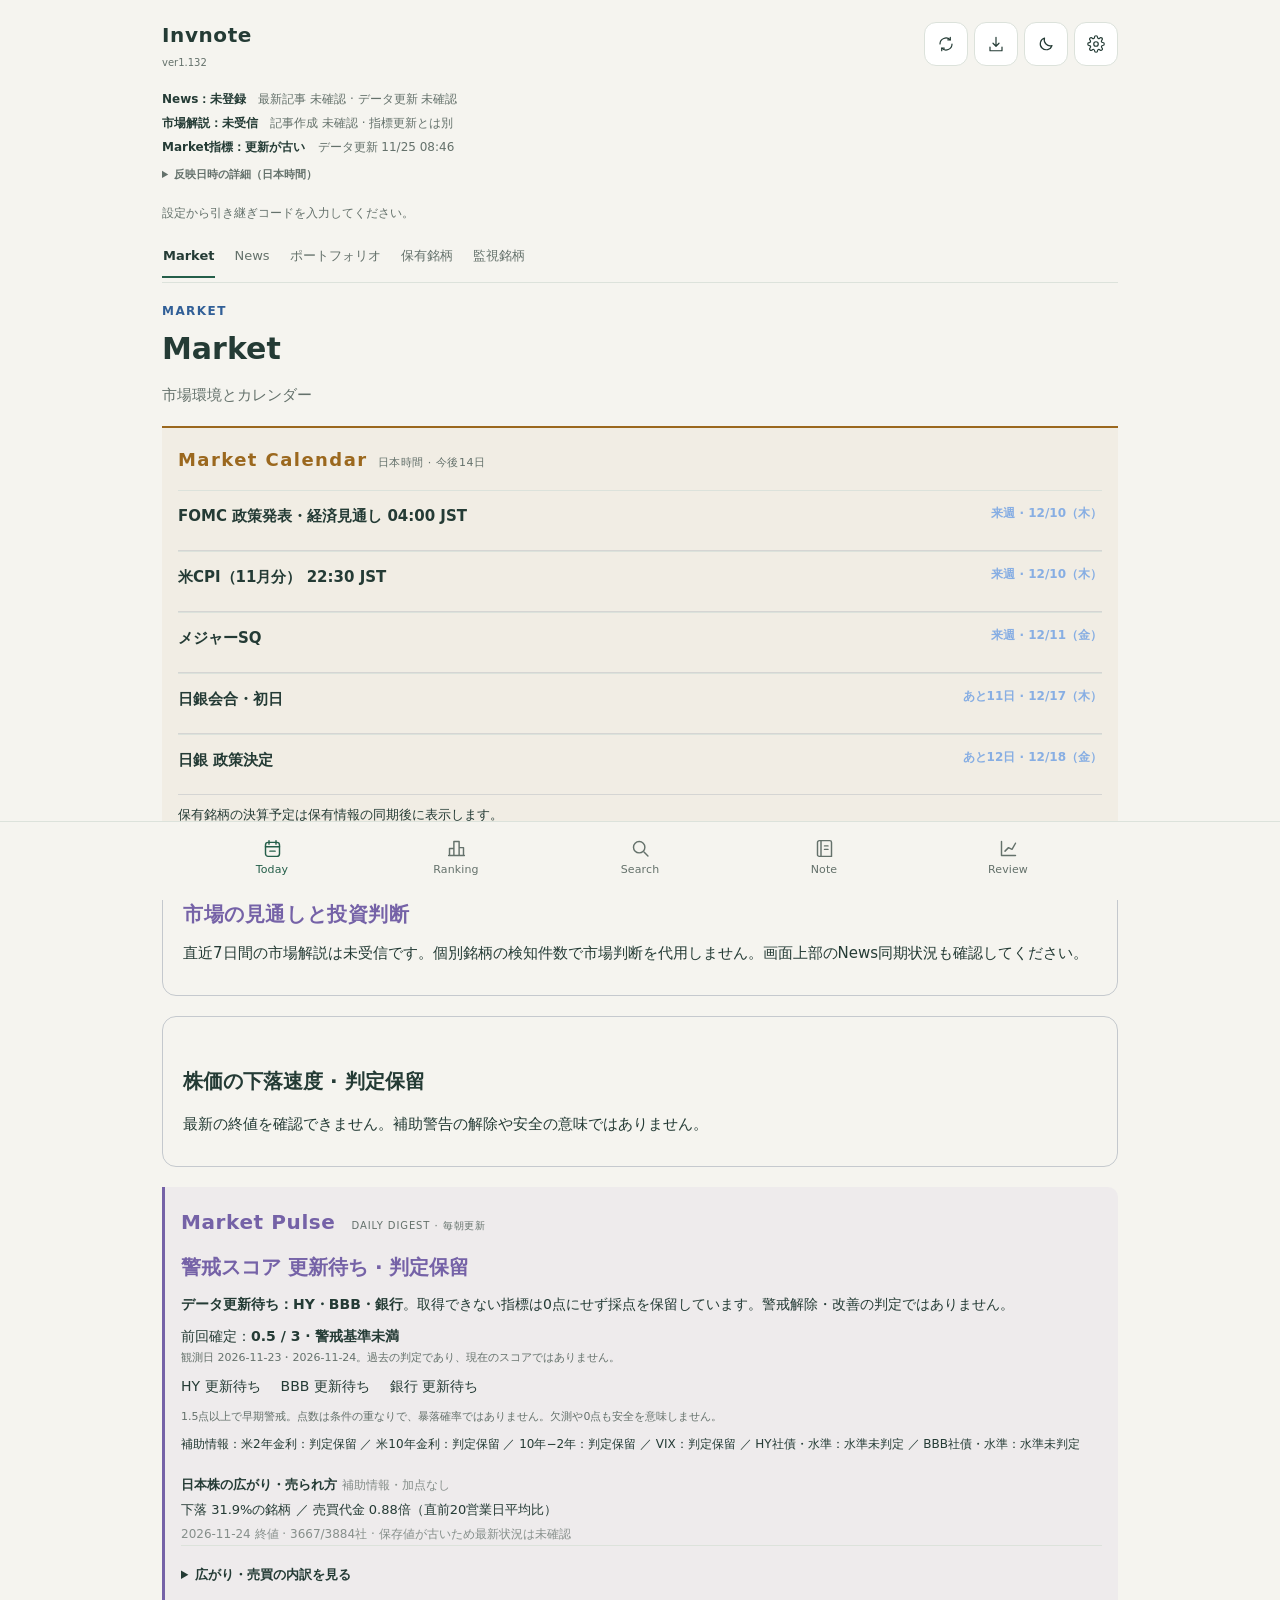
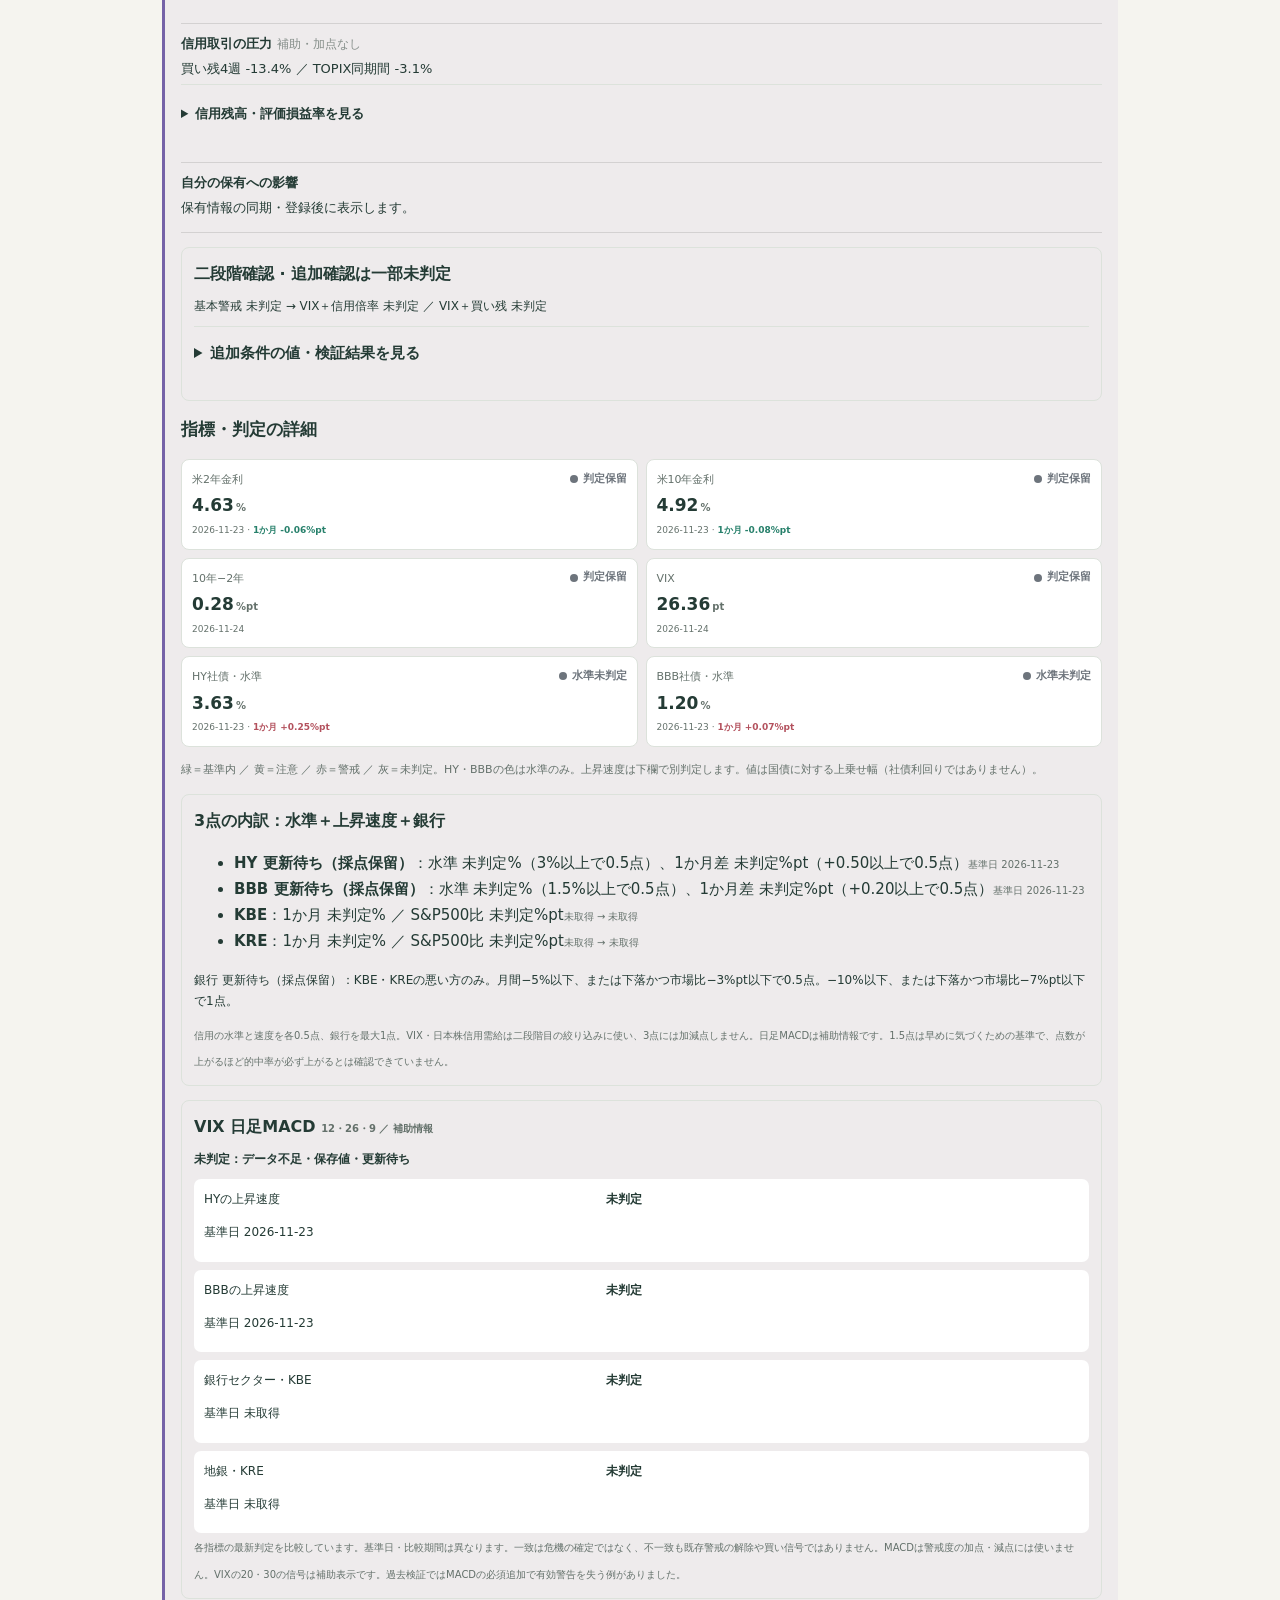
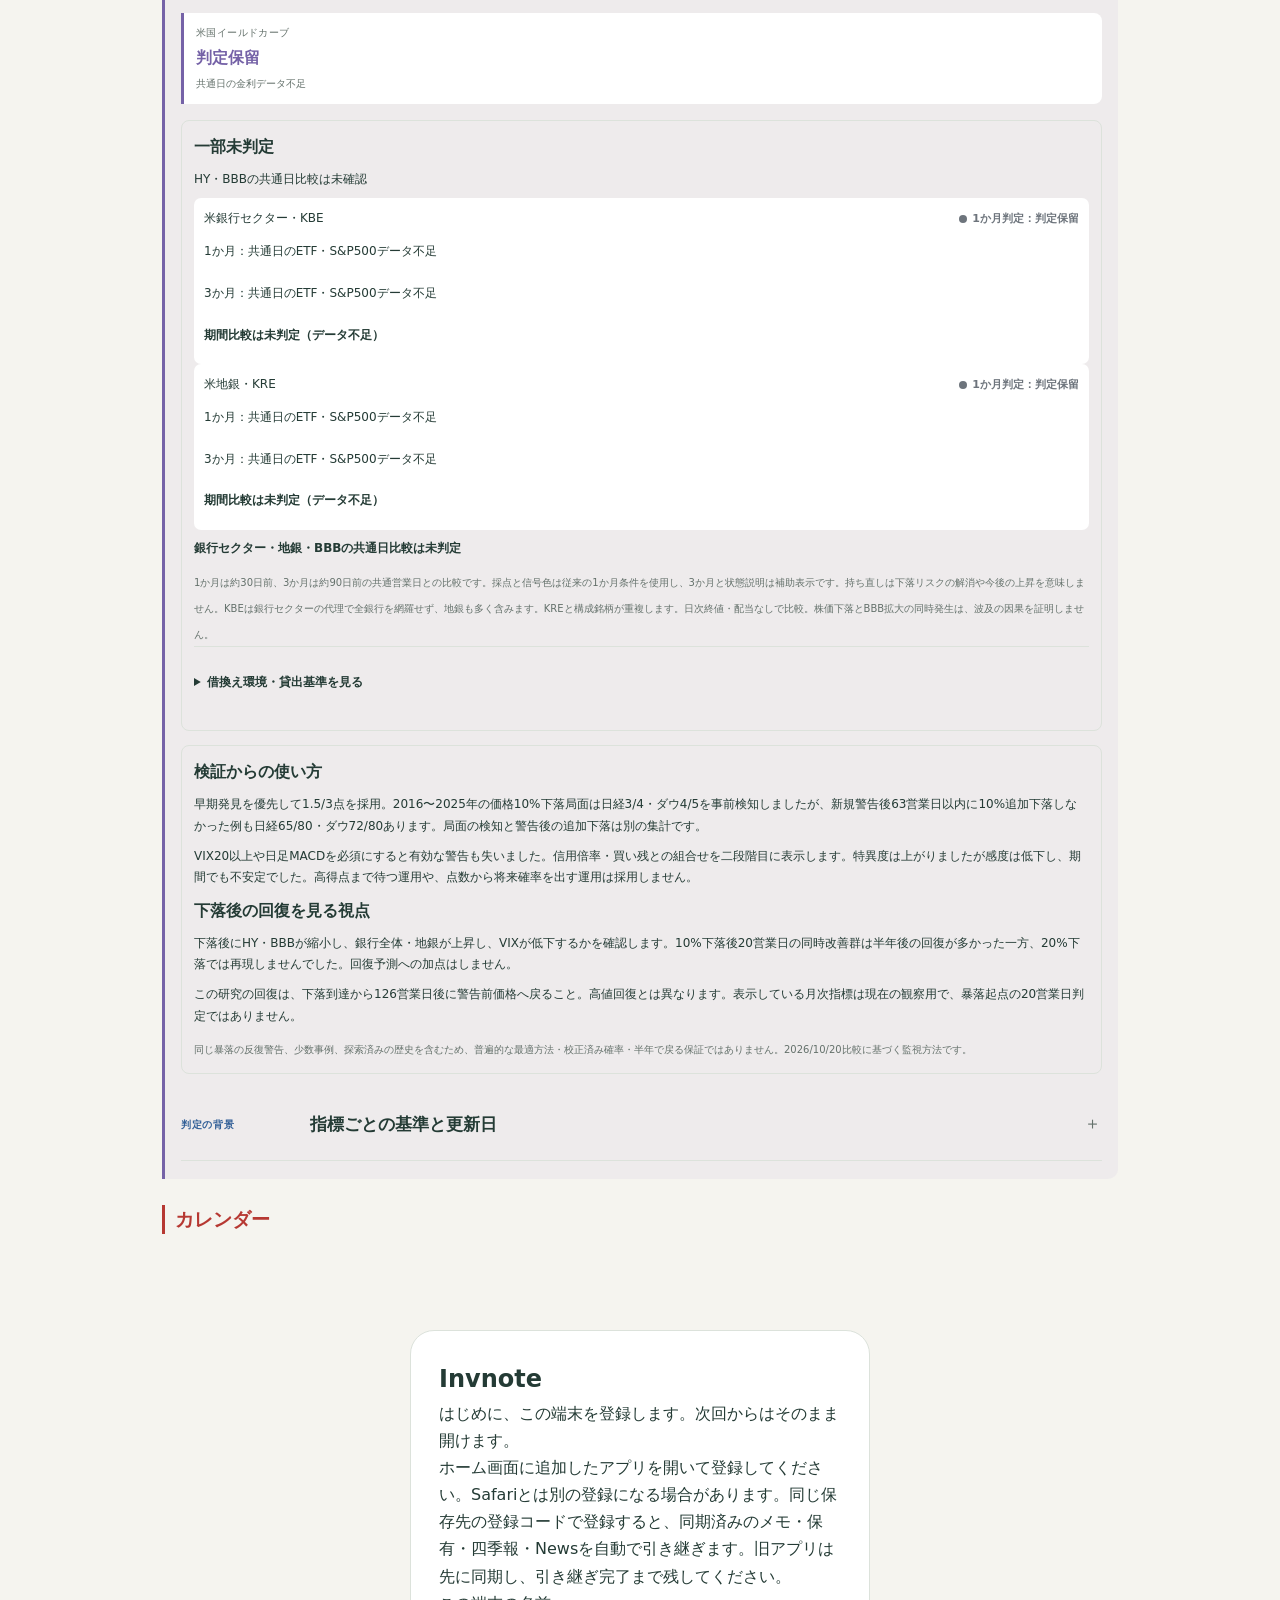
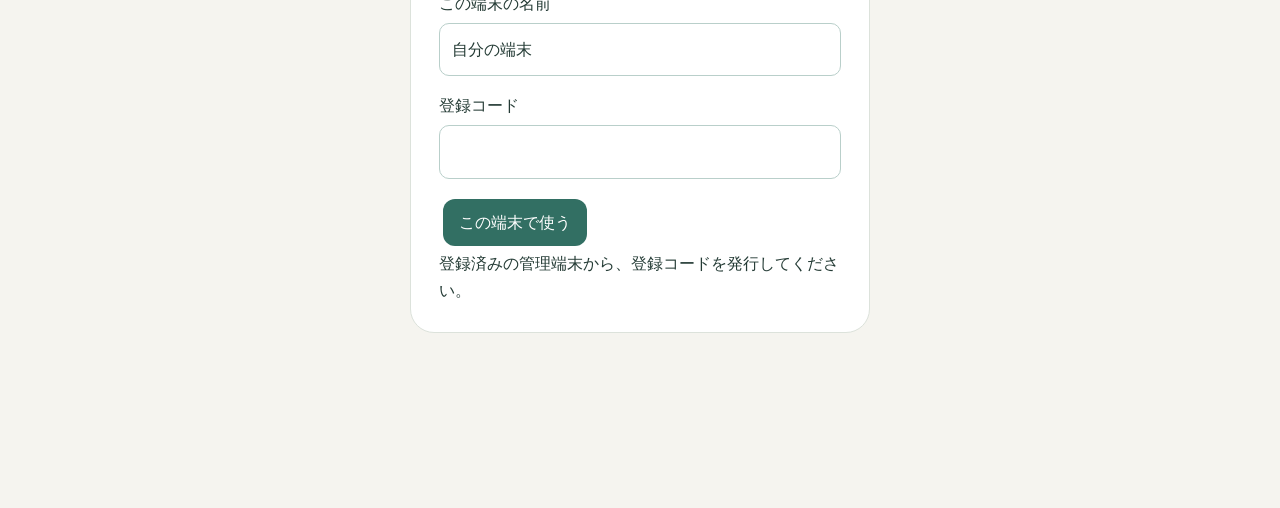
==== commit c70f3bcb: "Invnote: update workspace UI and approved app icon" ====
--- a/index.html
+++ b/index.html
@@ -1,7 +1,7 @@
 <!doctype html>
 <html lang="ja"><head><meta charset="utf-8"><meta name="viewport" content="width=device-width,initial-scale=1,viewport-fit=cover">
 <link rel="apple-touch-icon" href="invnote-icon.png?v=navy-gold-chart-20261005"><link rel="icon" href="invnote-icon.svg?v=navy-gold-chart-20261005"><meta name="apple-mobile-web-app-capable" content="yes"><meta name="apple-mobile-web-app-title" content="Invnote"><meta name="color-scheme" content="light"><title>Invnote</title>
-<script src="rating-board.js?v=bcf28a13f66d"></script>
+<script src="rating-board.js?v=c50077ac24c6"></script>
 <script id="startup-bootstrap">
 // Home-screen bookmarks can retain #settings from installation. Keep explicit
 // browser links/reloads, but start a newly launched standalone app at Today.
@@ -35,7 +35,7 @@
 :root{--bg:#f5f4ef;--paper:#fff;--ink:#243b35;--sub:#64716b;--line:#dce2db;--green:#245e49;--soft:#eaf1e9;--amber:#8a602d}
 *{box-sizing:border-box}body{margin:0;background:var(--bg);color:var(--ink);font:15px/1.75 system-ui,-apple-system,"Yu Gothic",sans-serif}button,input,select{font:inherit}button,a{touch-action:manipulation}button{cursor:pointer}a{color:var(--green)}button:focus-visible,a:focus-visible,input:focus-visible,select:focus-visible,summary:focus-visible{outline:3px solid #b27d34;outline-offset:3px}header{max-width:1000px;margin:auto;padding:24px 22px 12px;display:flex;justify-content:space-between;align-items:center}header b{font-size:20px;letter-spacing:.07em}.private{font-size:12px;color:var(--sub);border:1px solid var(--line);padding:3px 10px;border-radius:30px}main{max-width:1000px;margin:auto;padding:12px 22px 120px}.eyebrow{font-size:12px;letter-spacing:.12em;color:var(--green);font-weight:700}h1{font-size:30px;line-height:1.4;margin:6px 0 12px}h2{font-size:19px;margin:26px 0 12px}h3{font-size:17px;margin:5px 0}p{margin:8px 0}.muted,small{color:var(--sub)}small{font-size:12px}.hero{padding:25px;border-radius:20px;background:var(--green);color:white}.hero .eyebrow,.hero small{color:#d8e6db}.hero p{max-width:620px}.stats{display:flex;gap:24px;margin-top:18px}.stats b{font-size:25px}.stats span{font-size:12px;margin-left:5px}.grid{display:grid;grid-template-columns:repeat(2,minmax(0,1fr));gap:14px}.card{background:var(--paper);border:1px solid var(--line);border-radius:16px;padding:19px;min-width:0}.card p{font-size:14px}.row{display:flex;justify-content:space-between;align-items:center;gap:12px}.pill{display:inline-block;background:var(--soft);color:var(--green);border-radius:8px;font-size:12px;padding:3px 8px;margin:3px 4px 3px 0}.score{font-variant-numeric:tabular-nums;font-size:13px;white-space:nowrap}.score b{font-size:20px;color:var(--green)}.open{background:transparent;border:0;padding:0;color:var(--ink);text-align:left;font-weight:700;font-size:17px;min-height:44px}.action{border:1px solid var(--line);border-radius:10px;background:white;color:var(--green);padding:9px 14px;min-height:44px}.action.primary{background:var(--green);color:white;border-color:var(--green)}.toolbar{display:flex;gap:10px;flex-wrap:wrap;margin:16px 0}.toolbar input{flex:1;min-width:150px}.toolbar input,.toolbar select{padding:11px 12px;border:1px solid var(--line);border-radius:10px;background:white;color:var(--ink);max-width:100%}.chips{display:flex;gap:8px;overflow:auto;padding:3px 0 12px}.chips button{white-space:nowrap;border:1px solid var(--line);background:white;color:var(--ink);border-radius:30px;padding:8px 15px;min-height:44px}.chips button[aria-pressed=true]{background:var(--green);color:white}.notice{padding:13px 16px;background:#eeeae0;border-radius:12px;font-size:13px;color:#635c49;margin:16px 0}.empty{padding:28px;border:1px dashed var(--line);border-radius:12px;color:var(--sub)}nav{position:fixed;bottom:0;left:0;right:0;background:#fffefbf5;border-top:1px solid var(--line);display:flex;justify-content:center;padding:8px 10px calc(8px + env(safe-area-inset-bottom));z-index:5;backdrop-filter:blur(12px)}nav a{width:min(23%,180px);text-align:center;padding:9px 4px;text-decoration:none;color:var(--sub);font-size:13px;border-radius:10px}nav a strong{display:block;font-size:18px;line-height:1.4}nav a[aria-current=page]{background:var(--soft);color:var(--green);font-weight:700}details{border-top:1px solid var(--line);padding:13px 0}summary{cursor:pointer;font-weight:650;min-height:35px}.detail-body{white-space:pre-line;overflow-wrap:anywhere}.source{display:block;overflow-wrap:anywhere;font-size:13px;margin:10px 0}.tools{display:grid;grid-template-columns:repeat(3,minmax(0,1fr));gap:10px}.tools a{display:block;padding:15px;background:white;border:1px solid var(--line);border-radius:12px;text-decoration:none}.tools small{display:block}.section-top{margin-bottom:18px}.rating-pair{display:flex;gap:24px;padding:14px 0}.rating-pair b{font-size:30px}.rating-pair span{display:block;font-size:12px;color:var(--sub)}#status{max-width:1000px;margin:auto;padding:0 22px;color:var(--amber);font-size:13px}table{width:100%;border-collapse:collapse;font-size:13px}th,td{padding:11px 5px;text-align:left;border-bottom:1px solid var(--line)}td:first-child{max-width:150px}td button{font-size:13px!important} .table-wrap{overflow:auto} @media(max-width:600px){header{padding:18px 16px 8px}main{padding:12px 16px 110px}h1{font-size:26px}.grid{grid-template-columns:1fr}.hero{padding:20px}.tools{grid-template-columns:repeat(2,minmax(0,1fr))}.card{padding:16px}.stats{gap:18px}.toolbar select{flex:1} .row{align-items:flex-start}}
 .chips a{white-space:nowrap;flex:0 0 auto;text-decoration:none}.chips a[aria-current=page]{background:var(--green);color:white}.chips{scrollbar-width:none}.chips::-webkit-scrollbar{display:none}</style><style>.map-picker{display:flex;flex-wrap:wrap;gap:8px;margin:20px 0}.map-picker button[aria-pressed=true]{border-color:var(--green);color:var(--ink);background:var(--paper)}.map-legend{font-size:12px;color:var(--sub);line-height:1.8}.map-driver{text-align:center;background:var(--paper);border:1px solid var(--line);border-top:3px solid #8fb7ed;border-radius:16px;padding:20px}.map-driver svg{width:40px;height:40px;display:block;color:#8fb7ed;margin:0 auto 12px}.map-driver h2{font-size:20px;margin:8px 0;color:var(--ink)}.map-down{text-align:center;color:var(--sub);font-size:25px;line-height:1.5}.map-branches{display:grid;grid-template-columns:repeat(3,minmax(0,1fr));gap:16px}.map-branch{min-width:0;border-top:2px solid #8fb7ed;padding-top:14px}.map-stage{background:var(--paper);padding:16px;border:1px solid var(--line);border-radius:12px}.map-stage h3{margin:8px 0 0;font-size:17px}.map-step{display:inline-grid;place-items:center;width:25px;height:25px;margin-right:8px;background:#273c56;color:#b5d1f5;border-radius:8px}.map-companies{padding:14px;border:1px solid var(--line);border-radius:12px}.map-company{display:block;text-align:left;width:100%;padding:12px;margin-top:10px;background:var(--paper);border:1px solid var(--line);border-radius:10px;color:var(--ink);cursor:pointer}.map-company>span{display:block;font-size:16px;font-weight:700}.map-company>small{display:block;margin-top:5px}.map-company .score{font-size:12px;margin-top:10px}.map-company .score b{font-size:19px}.map-outcome{padding:16px;border:1px dashed #70c9ad;border-radius:12px;background:var(--paper)}.map-outcome>small{color:#70c9ad}.map-outcome p{margin:8px 0 0}.map-risk{margin-top:12px;font-size:13px}.map-risk summary{color:var(--sub)}.map-risk p{line-height:1.7}.demand-diagram{margin:20px 0 28px}.map-branch:nth-child(2){border-top-color:#efc35b}.map-branch:nth-child(3){border-top-color:#f17c73}@media(max-width:650px){.map-branches{grid-template-columns:1fr;gap:26px}.map-branch{padding-left:14px;border-left:2px solid var(--line);border-top:0}.map-branch:nth-child(2){border-left-color:#efc35b}.map-branch:nth-child(3){border-left-color:#f17c73}.map-picker .action{font-size:13px;padding:9px 12px}.map-driver h2{font-size:19px}}
-</style><style>.map-upstream{border:1px solid var(--line);border-top:3px solid #efc35b;border-radius:14px;padding:18px;margin-top:20px}.map-upstream>small{color:var(--ink)}.map-leaders{display:grid;grid-template-columns:repeat(2,minmax(0,1fr));gap:12px}.map-company p{font-size:13px;line-height:1.7}.map-company a{font-size:13px;color:var(--green)}@media(max-width:650px){.map-leaders{grid-template-columns:1fr}}</style><link rel="stylesheet" href="workspace.css?v=bcf28a13f66d"><script>(function(root){
+</style><style>.map-upstream{border:1px solid var(--line);border-top:3px solid #efc35b;border-radius:14px;padding:18px;margin-top:20px}.map-upstream>small{color:var(--ink)}.map-leaders{display:grid;grid-template-columns:repeat(2,minmax(0,1fr));gap:12px}.map-company p{font-size:13px;line-height:1.7}.map-company a{font-size:13px;color:var(--green)}@media(max-width:650px){.map-leaders{grid-template-columns:1fr}}</style><link rel="stylesheet" href="workspace.css?v=c50077ac24c6"><script>(function(root){
 'use strict';
 const sources={cpi:'https://www.bls.gov/schedule/news_release/cpi.htm',jobs:'https://www.bls.gov/schedule/news_release/empsit.htm',fed:'https://www.federalreserve.gov/monetarypolicy/fomccalendars.htm',boj:'https://www.boj.or.jp/mopo/mpmsche_minu/m_ref/mref250731a.pdf',sq:'https://www.jpx.co.jp/derivatives/products/domestic/225futures/'};
 const raw=[
@@ -118,7 +118,7 @@
 <header><b>Invnote</b><span class="private">private workspace</span></header>
 <div id="status" role="status"></div><main id="app"></main>
 <nav aria-label="メインナビゲーション"><a href="#today" data-view="today"><svg viewBox="0 0 24 24" aria-hidden="true"><rect x="4" y="5" width="16" height="16" rx="3"/><path d="M8 3v4m8-4v4M4 10h16m-11 5h6"/></svg><span>Today</span></a><a href="#ranking" data-view="ranking"><svg viewBox="0 0 24 24" aria-hidden="true"><path d="M4 20V12h5v8m0 0V4h6v16m0 0v-9h5v9M3 20h18"/></svg><span>Ranking</span></a><a href="#discover" data-view="discover"><svg viewBox="0 0 24 24" aria-hidden="true"><circle cx="10.5" cy="10.5" r="6.5"/><path d="m16 16 4.5 4.5"/></svg><span>Search</span></a><a href="#notebook" data-view="notebook"><svg viewBox="0 0 24 24" aria-hidden="true"><path d="M6 3h12a2 2 0 0 1 2 2v16H6a2 2 0 0 1-2-2V5a2 2 0 0 1 2-2Zm2 0v18m4-12h4m-4 4h4"/></svg><span>Note</span></a><a href="#review" data-view="review"><svg viewBox="0 0 24 24" aria-hidden="true"><path d="M4 4v16h16M8 15l4-4 4 2 4-7"/></svg><span>Review</span></a></nav>
-<script id="app-release" type="application/json">{"version": "1.131", "date": "2026-11-25", "changes": ["ランキング一覧の列幅を統一。長い銘柄名で点数が画面外へ押し出される問題を修正", "スマートフォンではコード・銘柄名・選択中の期間の点数を横スクロールなしで表示。長い名前は省略し、タップで全文を確認できます"], "build": "bcf28a13f66d"}</script><script id="data" type="application/json">{"notes": {}, "coverage": {"body_notes": 0, "registered": 0, "legacy_references": 0}, "ratings": {"rows": [], "assessment_date": "未同期", "price_date": "未同期", "horizons": {"3m": {"target_date": "未設定"}, "12m": {"target_date": "未設定"}}, "evaluation_rules": []}}</script><script>
+<script id="app-release" type="application/json">{"version": "1.132", "date": "2026-11-25", "changes": ["保有銘柄・監視銘柄の一行一覧で、3か月と12か月の両方の点数がスマートフォン幅に収まるよう修正", "長い銘柄名は省略表示。銘柄をタップすると詳細を確認できます"], "build": "c50077ac24c6"}</script><script id="data" type="application/json">{"notes": {}, "coverage": {"body_notes": 0, "registered": 0, "legacy_references": 0}, "ratings": {"rows": [], "assessment_date": "未同期", "price_date": "未同期", "horizons": {"3m": {"target_date": "未設定"}, "12m": {"target_date": "未設定"}}, "evaluation_rules": []}}</script><script>
 'use strict';
 let D=JSON.parse(document.getElementById('data').textContent), notes=D.notes, R=D.ratings, ratings=Object.fromEntries(R.rows.map(x=>[x.code,x]));
 const app=document.getElementById('app'), status=document.getElementById('status'), KEY='private-investment-preview-watch-v1';
@@ -523,7 +523,7 @@
  for(const [k,f] of Object.entries(frames))f.hidden=k!==kind;
  if(!frames[kind]){const f=document.createElement('iframe');f.title=kind==='inv'?'Invnoteの既存機能':'Screenerの既存機能';f.style.cssText='display:block;width:100%;height:78vh;min-height:540px;border:1px solid #dce2db;border-radius:14px;background:white';
  f.dataset.workspaceTab=tab;
- f.style.visibility='hidden';f.src=(kind==='inv'?'invnote-app.html?workspace=1&v=bcf28a13f66d':'screener/index.html?workspace=1&v=bcf28a13f66d');frames[kind]=f;frameHost.append(f);
+ f.style.visibility='hidden';f.src=(kind==='inv'?'invnote-app.html?workspace=1&v=c50077ac24c6':'screener/index.html?workspace=1&v=c50077ac24c6');frames[kind]=f;frameHost.append(f);
  }else{frames[kind].dataset.workspaceTab=tab;frames[kind].hidden=false;frames[kind].style.display='block';frames[kind].contentWindow.postMessage({type:'workspace:navigate',tab},location.origin);}
  for(const [k,f] of Object.entries(frames))if(k!==kind)f.style.display='none';
 }
@@ -584,4 +584,4 @@
   return result;
  }finally{clearTimeout(timer);}
 }};
-</script><script src="workspace.js?v=bcf28a13f66d"></script></body></html>
+</script><script src="workspace.js?v=c50077ac24c6"></script></body></html>
--- a/workspace.css
+++ b/workspace.css
@@ -130,6 +130,20 @@
 .line-review{font-size:12px;color:var(--amber)}.holding-layout{display:inline-flex;margin:8px 0}
 .rating-line-table{table-layout:fixed;min-width:900px}.rating-col-code{width:64px}.rating-col-name{width:auto}.rating-col-score{width:64px}.rating-col-price{width:110px}.rating-col-date{width:104px}.rating-col-state{width:110px}
 .line-table.rating-line-table .open{width:100%;min-width:0;max-width:100%}
+.personal-line-table{table-layout:fixed}.holdings-line-table{min-width:900px}
+.personal-col-code{width:64px}.personal-col-name{width:auto}.personal-col-score{width:64px}
+.personal-col-shares{width:100px}.personal-col-price{width:110px}.personal-col-date{width:100px}.personal-col-account{width:140px}.personal-col-status{width:110px}.personal-col-source{width:180px}
+.line-table.personal-line-table .open,.line-table.personal-line-table .line-company-link{width:100%;min-width:0;max-width:100%}
+.personal-line-table th:nth-child(3),.personal-line-table th:nth-child(4){text-align:right}
+@media(max-width:650px){
+ .personal-line-scroll{container-type:inline-size}
+ .personal-line-table.holdings-line-table{width:calc(100cqw + 450px);min-width:0}
+ .personal-line-table.watchlist-line-table{width:calc(100cqw + 290px);min-width:0}
+ .personal-line-table .personal-col-code{width:54px}
+ .personal-line-table .personal-col-score{width:50px}
+ .personal-line-table .personal-col-name{width:calc(100cqw - 154px)}
+ .line-table.personal-line-table th,.line-table.personal-line-table td{padding-inline:6px}
+}
 /* Keep code, name and the selected period inside each group's visible width.
    Other columns remain available by scrolling; names never size the table. */
 @media(max-width:650px){
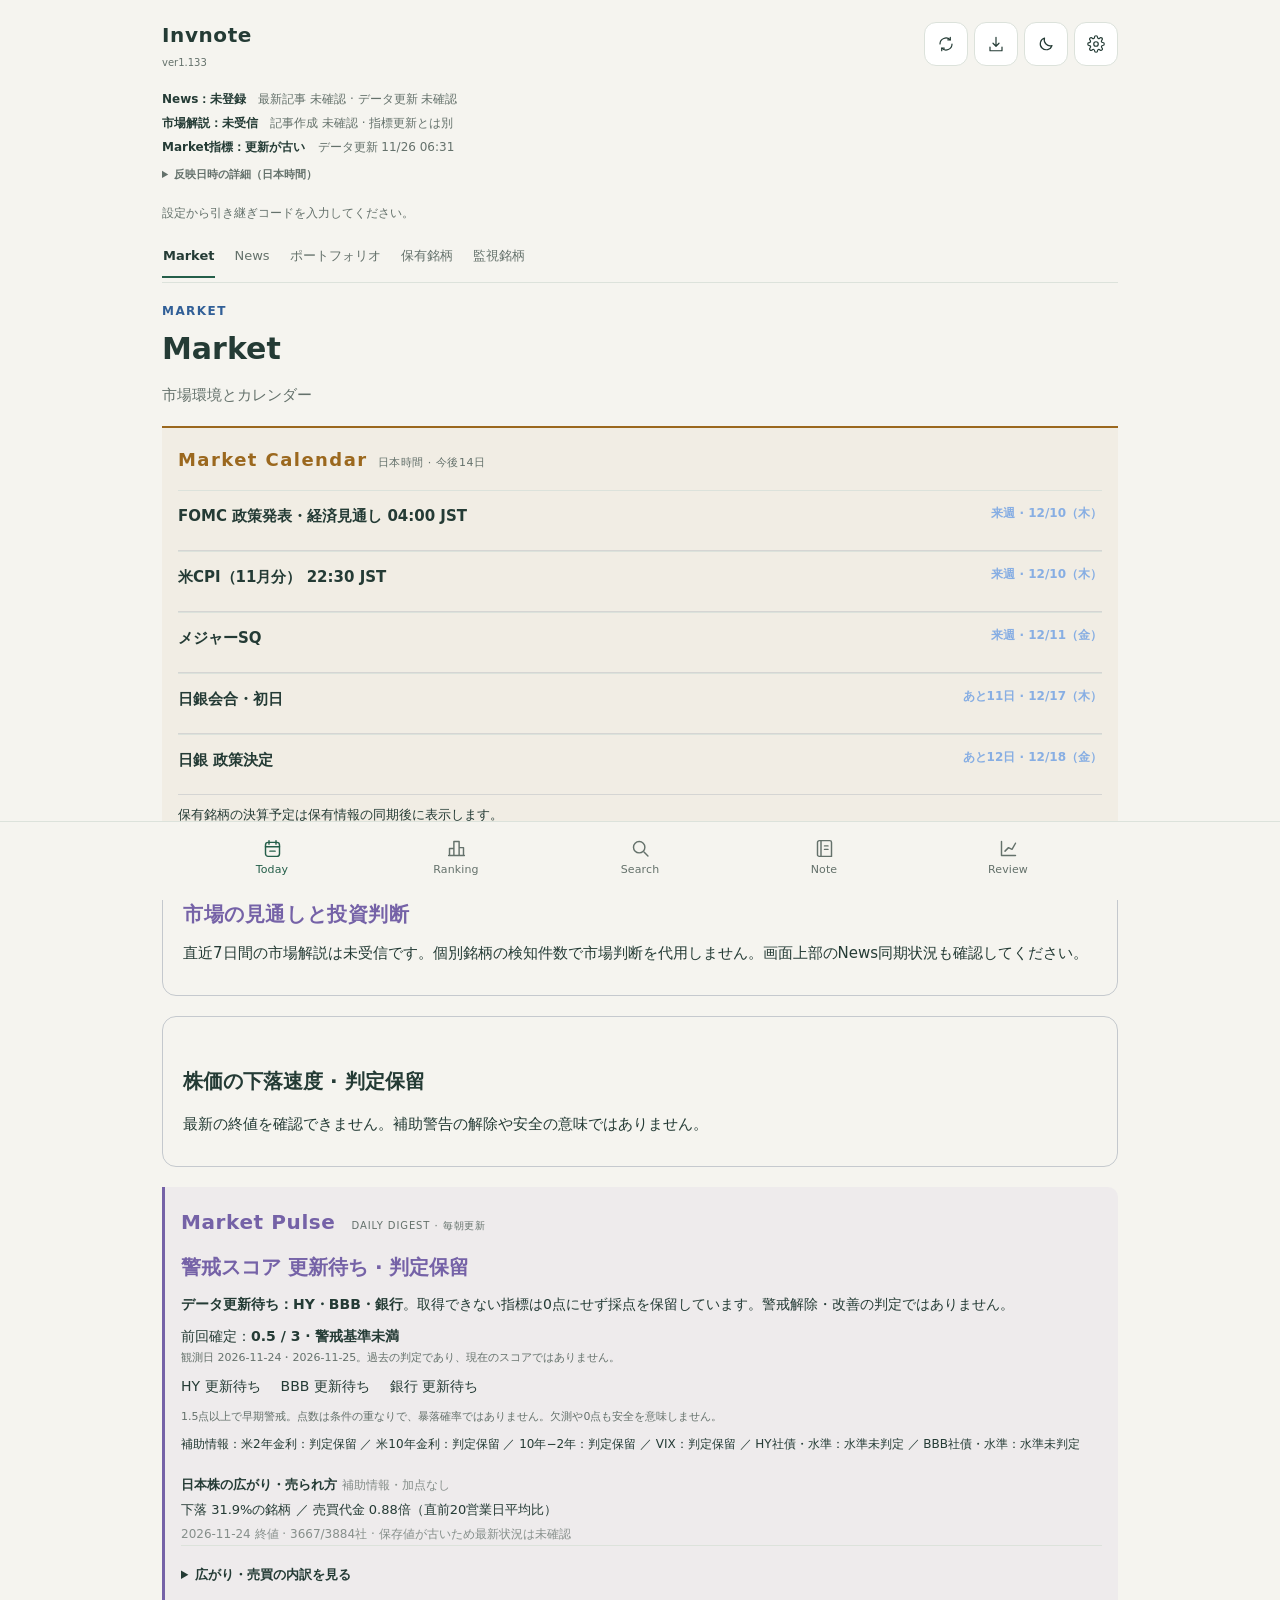
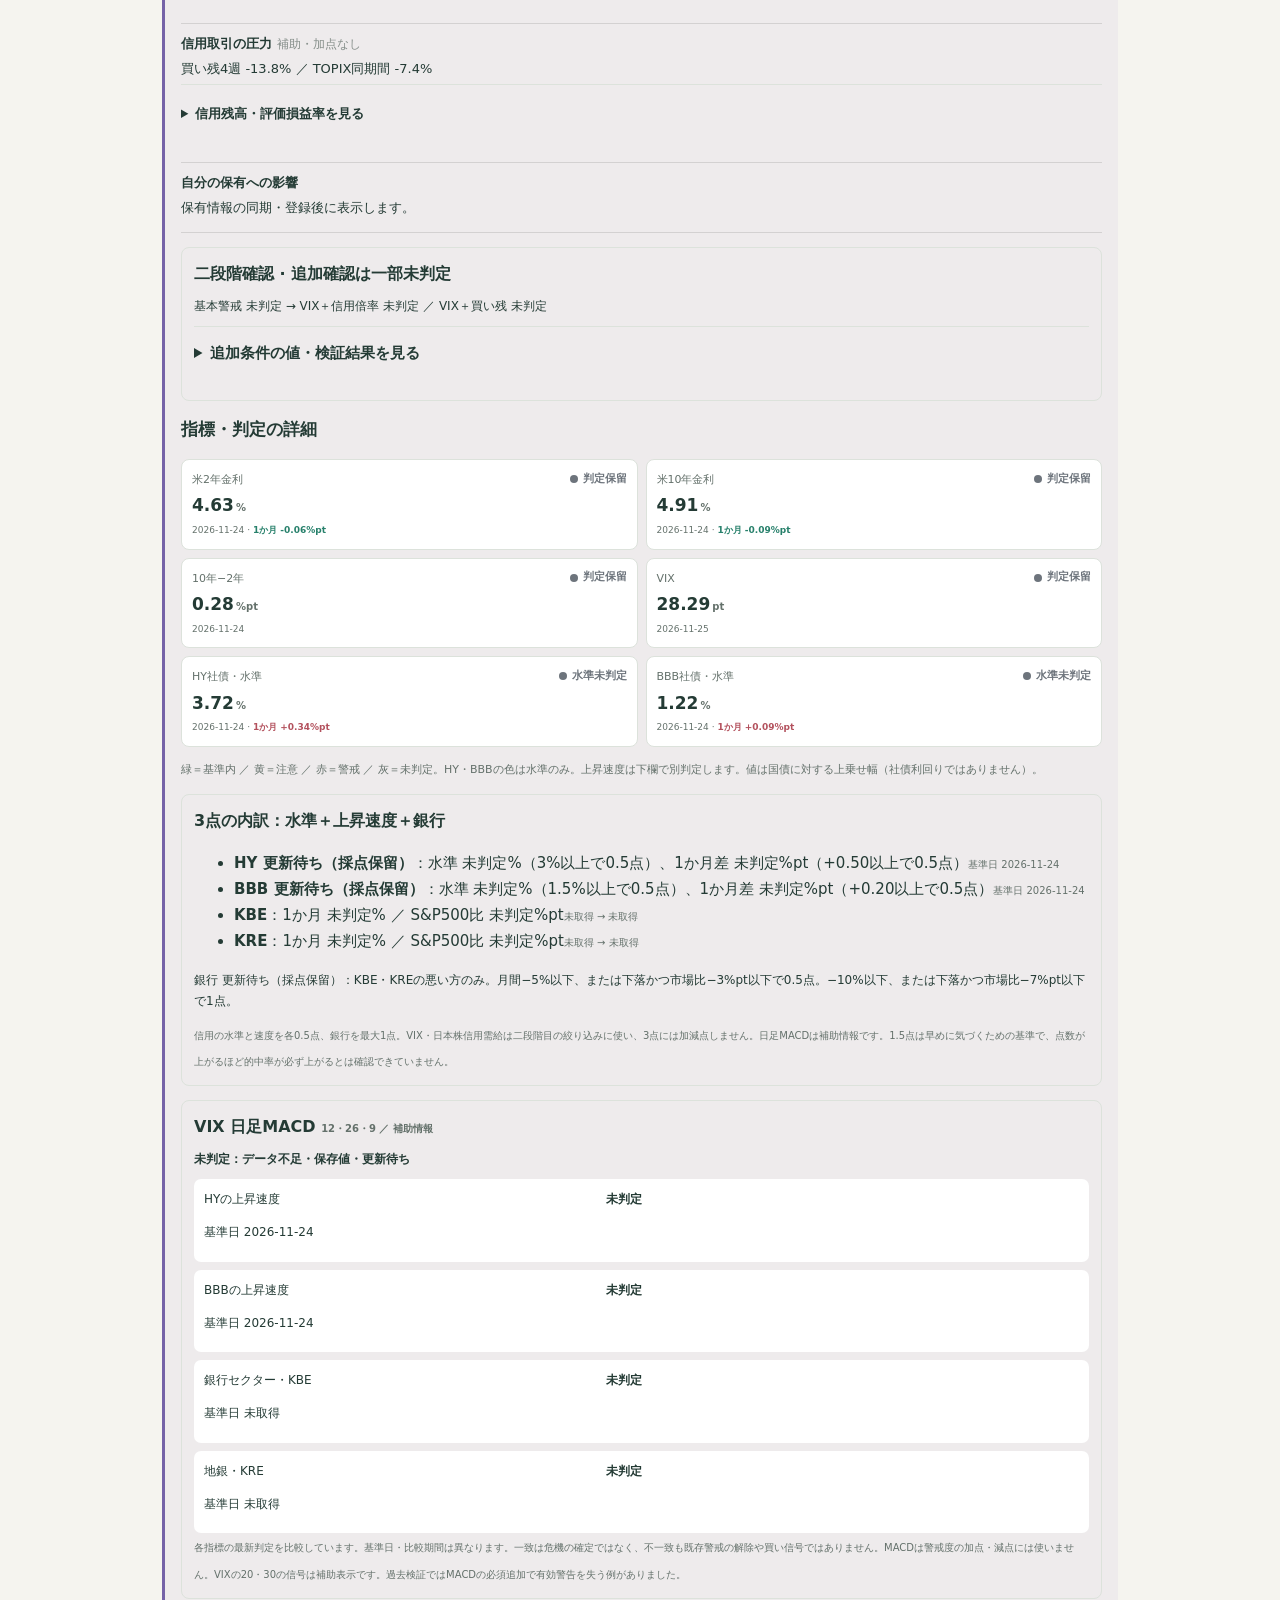
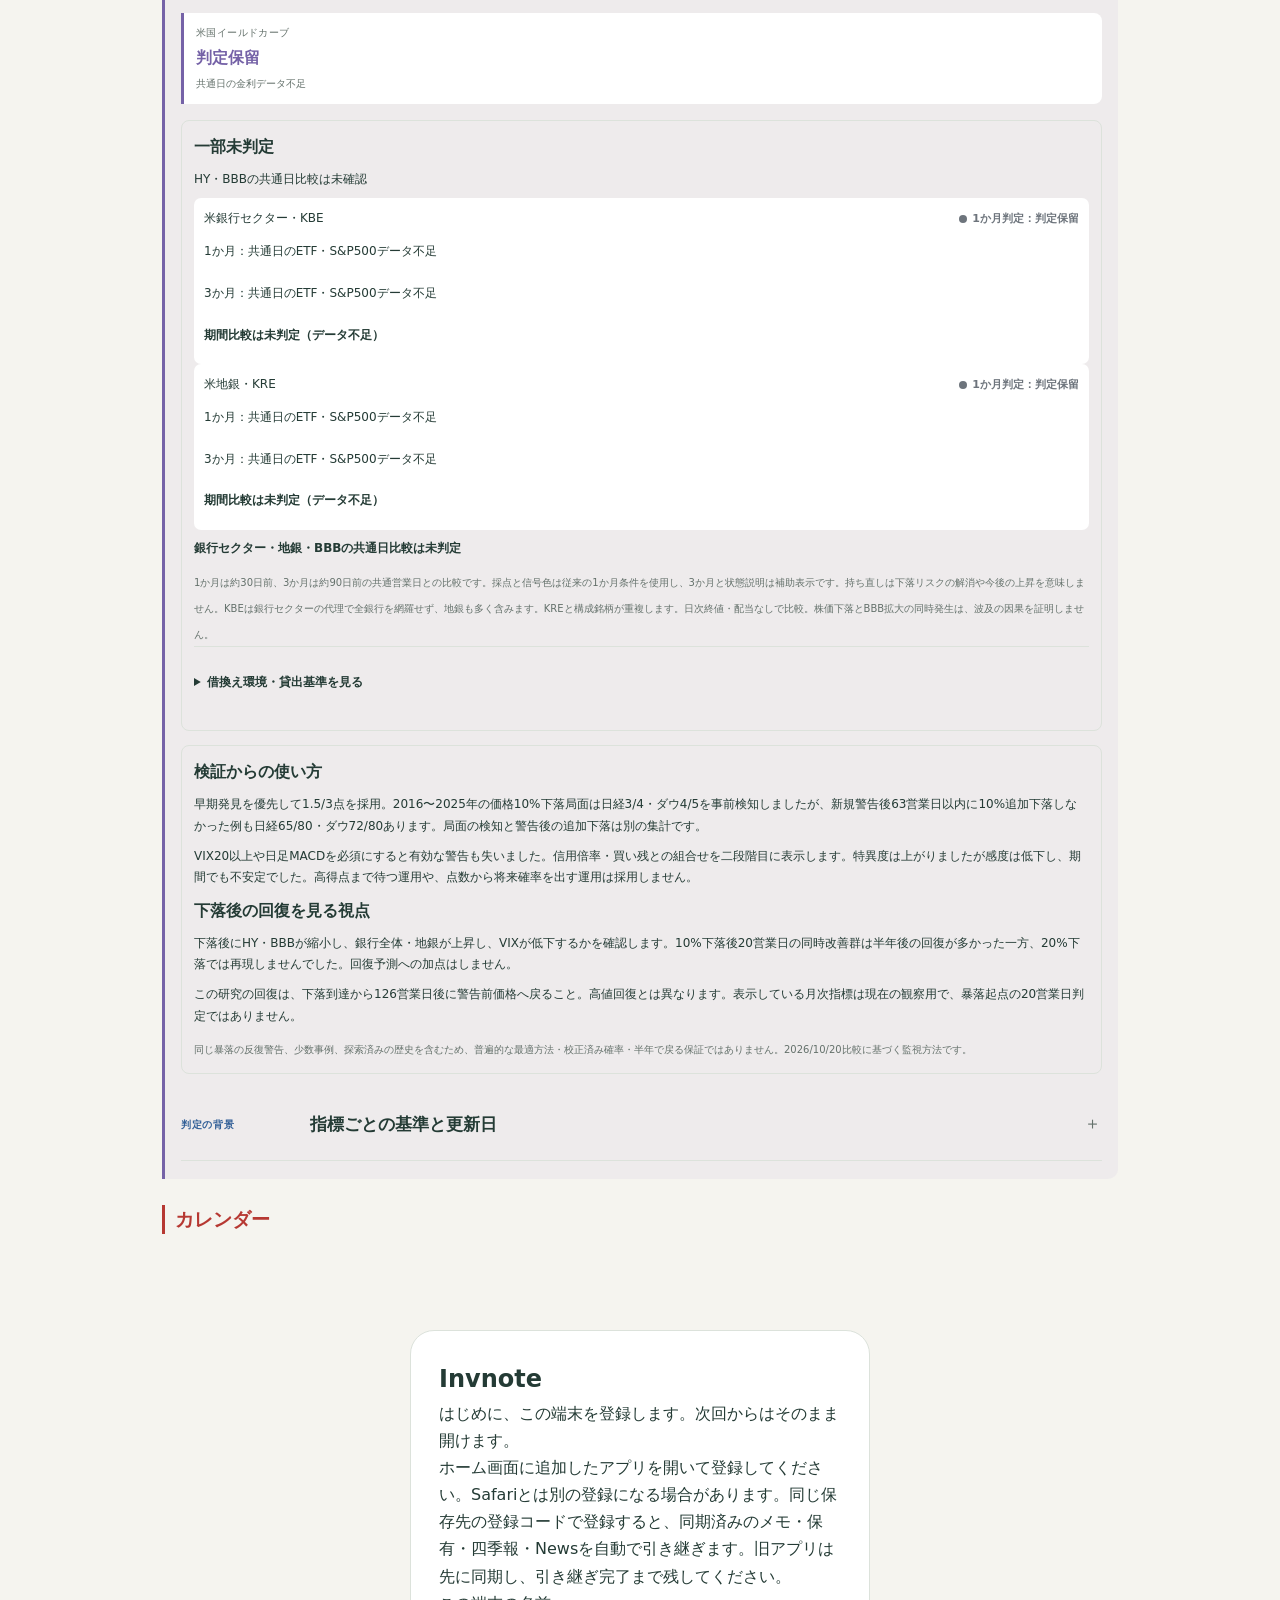
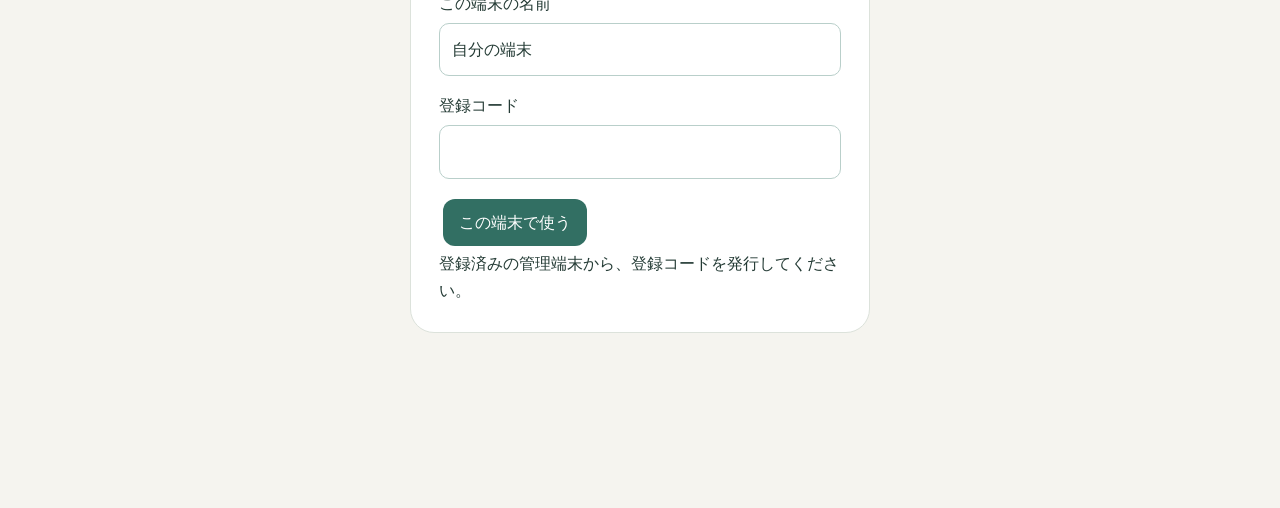
==== commit 3b31e515: "Invnote: update workspace UI and approved app icon" ====
--- a/index.html
+++ b/index.html
@@ -1,7 +1,7 @@
 <!doctype html>
 <html lang="ja"><head><meta charset="utf-8"><meta name="viewport" content="width=device-width,initial-scale=1,viewport-fit=cover">
 <link rel="apple-touch-icon" href="invnote-icon.png?v=navy-gold-chart-20261005"><link rel="icon" href="invnote-icon.svg?v=navy-gold-chart-20261005"><meta name="apple-mobile-web-app-capable" content="yes"><meta name="apple-mobile-web-app-title" content="Invnote"><meta name="color-scheme" content="light"><title>Invnote</title>
-<script src="rating-board.js?v=c50077ac24c6"></script>
+<script src="rating-board.js?v=ce7d1839f73c"></script>
 <script id="startup-bootstrap">
 // Home-screen bookmarks can retain #settings from installation. Keep explicit
 // browser links/reloads, but start a newly launched standalone app at Today.
@@ -35,7 +35,7 @@
 :root{--bg:#f5f4ef;--paper:#fff;--ink:#243b35;--sub:#64716b;--line:#dce2db;--green:#245e49;--soft:#eaf1e9;--amber:#8a602d}
 *{box-sizing:border-box}body{margin:0;background:var(--bg);color:var(--ink);font:15px/1.75 system-ui,-apple-system,"Yu Gothic",sans-serif}button,input,select{font:inherit}button,a{touch-action:manipulation}button{cursor:pointer}a{color:var(--green)}button:focus-visible,a:focus-visible,input:focus-visible,select:focus-visible,summary:focus-visible{outline:3px solid #b27d34;outline-offset:3px}header{max-width:1000px;margin:auto;padding:24px 22px 12px;display:flex;justify-content:space-between;align-items:center}header b{font-size:20px;letter-spacing:.07em}.private{font-size:12px;color:var(--sub);border:1px solid var(--line);padding:3px 10px;border-radius:30px}main{max-width:1000px;margin:auto;padding:12px 22px 120px}.eyebrow{font-size:12px;letter-spacing:.12em;color:var(--green);font-weight:700}h1{font-size:30px;line-height:1.4;margin:6px 0 12px}h2{font-size:19px;margin:26px 0 12px}h3{font-size:17px;margin:5px 0}p{margin:8px 0}.muted,small{color:var(--sub)}small{font-size:12px}.hero{padding:25px;border-radius:20px;background:var(--green);color:white}.hero .eyebrow,.hero small{color:#d8e6db}.hero p{max-width:620px}.stats{display:flex;gap:24px;margin-top:18px}.stats b{font-size:25px}.stats span{font-size:12px;margin-left:5px}.grid{display:grid;grid-template-columns:repeat(2,minmax(0,1fr));gap:14px}.card{background:var(--paper);border:1px solid var(--line);border-radius:16px;padding:19px;min-width:0}.card p{font-size:14px}.row{display:flex;justify-content:space-between;align-items:center;gap:12px}.pill{display:inline-block;background:var(--soft);color:var(--green);border-radius:8px;font-size:12px;padding:3px 8px;margin:3px 4px 3px 0}.score{font-variant-numeric:tabular-nums;font-size:13px;white-space:nowrap}.score b{font-size:20px;color:var(--green)}.open{background:transparent;border:0;padding:0;color:var(--ink);text-align:left;font-weight:700;font-size:17px;min-height:44px}.action{border:1px solid var(--line);border-radius:10px;background:white;color:var(--green);padding:9px 14px;min-height:44px}.action.primary{background:var(--green);color:white;border-color:var(--green)}.toolbar{display:flex;gap:10px;flex-wrap:wrap;margin:16px 0}.toolbar input{flex:1;min-width:150px}.toolbar input,.toolbar select{padding:11px 12px;border:1px solid var(--line);border-radius:10px;background:white;color:var(--ink);max-width:100%}.chips{display:flex;gap:8px;overflow:auto;padding:3px 0 12px}.chips button{white-space:nowrap;border:1px solid var(--line);background:white;color:var(--ink);border-radius:30px;padding:8px 15px;min-height:44px}.chips button[aria-pressed=true]{background:var(--green);color:white}.notice{padding:13px 16px;background:#eeeae0;border-radius:12px;font-size:13px;color:#635c49;margin:16px 0}.empty{padding:28px;border:1px dashed var(--line);border-radius:12px;color:var(--sub)}nav{position:fixed;bottom:0;left:0;right:0;background:#fffefbf5;border-top:1px solid var(--line);display:flex;justify-content:center;padding:8px 10px calc(8px + env(safe-area-inset-bottom));z-index:5;backdrop-filter:blur(12px)}nav a{width:min(23%,180px);text-align:center;padding:9px 4px;text-decoration:none;color:var(--sub);font-size:13px;border-radius:10px}nav a strong{display:block;font-size:18px;line-height:1.4}nav a[aria-current=page]{background:var(--soft);color:var(--green);font-weight:700}details{border-top:1px solid var(--line);padding:13px 0}summary{cursor:pointer;font-weight:650;min-height:35px}.detail-body{white-space:pre-line;overflow-wrap:anywhere}.source{display:block;overflow-wrap:anywhere;font-size:13px;margin:10px 0}.tools{display:grid;grid-template-columns:repeat(3,minmax(0,1fr));gap:10px}.tools a{display:block;padding:15px;background:white;border:1px solid var(--line);border-radius:12px;text-decoration:none}.tools small{display:block}.section-top{margin-bottom:18px}.rating-pair{display:flex;gap:24px;padding:14px 0}.rating-pair b{font-size:30px}.rating-pair span{display:block;font-size:12px;color:var(--sub)}#status{max-width:1000px;margin:auto;padding:0 22px;color:var(--amber);font-size:13px}table{width:100%;border-collapse:collapse;font-size:13px}th,td{padding:11px 5px;text-align:left;border-bottom:1px solid var(--line)}td:first-child{max-width:150px}td button{font-size:13px!important} .table-wrap{overflow:auto} @media(max-width:600px){header{padding:18px 16px 8px}main{padding:12px 16px 110px}h1{font-size:26px}.grid{grid-template-columns:1fr}.hero{padding:20px}.tools{grid-template-columns:repeat(2,minmax(0,1fr))}.card{padding:16px}.stats{gap:18px}.toolbar select{flex:1} .row{align-items:flex-start}}
 .chips a{white-space:nowrap;flex:0 0 auto;text-decoration:none}.chips a[aria-current=page]{background:var(--green);color:white}.chips{scrollbar-width:none}.chips::-webkit-scrollbar{display:none}</style><style>.map-picker{display:flex;flex-wrap:wrap;gap:8px;margin:20px 0}.map-picker button[aria-pressed=true]{border-color:var(--green);color:var(--ink);background:var(--paper)}.map-legend{font-size:12px;color:var(--sub);line-height:1.8}.map-driver{text-align:center;background:var(--paper);border:1px solid var(--line);border-top:3px solid #8fb7ed;border-radius:16px;padding:20px}.map-driver svg{width:40px;height:40px;display:block;color:#8fb7ed;margin:0 auto 12px}.map-driver h2{font-size:20px;margin:8px 0;color:var(--ink)}.map-down{text-align:center;color:var(--sub);font-size:25px;line-height:1.5}.map-branches{display:grid;grid-template-columns:repeat(3,minmax(0,1fr));gap:16px}.map-branch{min-width:0;border-top:2px solid #8fb7ed;padding-top:14px}.map-stage{background:var(--paper);padding:16px;border:1px solid var(--line);border-radius:12px}.map-stage h3{margin:8px 0 0;font-size:17px}.map-step{display:inline-grid;place-items:center;width:25px;height:25px;margin-right:8px;background:#273c56;color:#b5d1f5;border-radius:8px}.map-companies{padding:14px;border:1px solid var(--line);border-radius:12px}.map-company{display:block;text-align:left;width:100%;padding:12px;margin-top:10px;background:var(--paper);border:1px solid var(--line);border-radius:10px;color:var(--ink);cursor:pointer}.map-company>span{display:block;font-size:16px;font-weight:700}.map-company>small{display:block;margin-top:5px}.map-company .score{font-size:12px;margin-top:10px}.map-company .score b{font-size:19px}.map-outcome{padding:16px;border:1px dashed #70c9ad;border-radius:12px;background:var(--paper)}.map-outcome>small{color:#70c9ad}.map-outcome p{margin:8px 0 0}.map-risk{margin-top:12px;font-size:13px}.map-risk summary{color:var(--sub)}.map-risk p{line-height:1.7}.demand-diagram{margin:20px 0 28px}.map-branch:nth-child(2){border-top-color:#efc35b}.map-branch:nth-child(3){border-top-color:#f17c73}@media(max-width:650px){.map-branches{grid-template-columns:1fr;gap:26px}.map-branch{padding-left:14px;border-left:2px solid var(--line);border-top:0}.map-branch:nth-child(2){border-left-color:#efc35b}.map-branch:nth-child(3){border-left-color:#f17c73}.map-picker .action{font-size:13px;padding:9px 12px}.map-driver h2{font-size:19px}}
-</style><style>.map-upstream{border:1px solid var(--line);border-top:3px solid #efc35b;border-radius:14px;padding:18px;margin-top:20px}.map-upstream>small{color:var(--ink)}.map-leaders{display:grid;grid-template-columns:repeat(2,minmax(0,1fr));gap:12px}.map-company p{font-size:13px;line-height:1.7}.map-company a{font-size:13px;color:var(--green)}@media(max-width:650px){.map-leaders{grid-template-columns:1fr}}</style><link rel="stylesheet" href="workspace.css?v=c50077ac24c6"><script>(function(root){
+</style><style>.map-upstream{border:1px solid var(--line);border-top:3px solid #efc35b;border-radius:14px;padding:18px;margin-top:20px}.map-upstream>small{color:var(--ink)}.map-leaders{display:grid;grid-template-columns:repeat(2,minmax(0,1fr));gap:12px}.map-company p{font-size:13px;line-height:1.7}.map-company a{font-size:13px;color:var(--green)}@media(max-width:650px){.map-leaders{grid-template-columns:1fr}}</style><link rel="stylesheet" href="workspace.css?v=ce7d1839f73c"><script>(function(root){
 'use strict';
 const sources={cpi:'https://www.bls.gov/schedule/news_release/cpi.htm',jobs:'https://www.bls.gov/schedule/news_release/empsit.htm',fed:'https://www.federalreserve.gov/monetarypolicy/fomccalendars.htm',boj:'https://www.boj.or.jp/mopo/mpmsche_minu/m_ref/mref250731a.pdf',sq:'https://www.jpx.co.jp/derivatives/products/domestic/225futures/'};
 const raw=[
@@ -118,7 +118,7 @@
 <header><b>Invnote</b><span class="private">private workspace</span></header>
 <div id="status" role="status"></div><main id="app"></main>
 <nav aria-label="メインナビゲーション"><a href="#today" data-view="today"><svg viewBox="0 0 24 24" aria-hidden="true"><rect x="4" y="5" width="16" height="16" rx="3"/><path d="M8 3v4m8-4v4M4 10h16m-11 5h6"/></svg><span>Today</span></a><a href="#ranking" data-view="ranking"><svg viewBox="0 0 24 24" aria-hidden="true"><path d="M4 20V12h5v8m0 0V4h6v16m0 0v-9h5v9M3 20h18"/></svg><span>Ranking</span></a><a href="#discover" data-view="discover"><svg viewBox="0 0 24 24" aria-hidden="true"><circle cx="10.5" cy="10.5" r="6.5"/><path d="m16 16 4.5 4.5"/></svg><span>Search</span></a><a href="#notebook" data-view="notebook"><svg viewBox="0 0 24 24" aria-hidden="true"><path d="M6 3h12a2 2 0 0 1 2 2v16H6a2 2 0 0 1-2-2V5a2 2 0 0 1 2-2Zm2 0v18m4-12h4m-4 4h4"/></svg><span>Note</span></a><a href="#review" data-view="review"><svg viewBox="0 0 24 24" aria-hidden="true"><path d="M4 4v16h16M8 15l4-4 4 2 4-7"/></svg><span>Review</span></a></nav>
-<script id="app-release" type="application/json">{"version": "1.132", "date": "2026-11-25", "changes": ["保有銘柄・監視銘柄の一行一覧で、3か月と12か月の両方の点数がスマートフォン幅に収まるよう修正", "長い銘柄名は省略表示。銘柄をタップすると詳細を確認できます"], "build": "c50077ac24c6"}</script><script id="data" type="application/json">{"notes": {}, "coverage": {"body_notes": 0, "registered": 0, "legacy_references": 0}, "ratings": {"rows": [], "assessment_date": "未同期", "price_date": "未同期", "horizons": {"3m": {"target_date": "未設定"}, "12m": {"target_date": "未設定"}}, "evaluation_rules": []}}</script><script>
+<script id="app-release" type="application/json">{"version": "1.133", "date": "2026-11-26", "changes": ["同点グループで2社を選び、優先候補にする根拠・利益と倍率・リスク・確認条件を比較", "価格日の違いと未記録を明示。既存の点数と順位条件は維持"], "build": "ce7d1839f73c"}</script><script id="data" type="application/json">{"notes": {}, "coverage": {"body_notes": 0, "registered": 0, "legacy_references": 0}, "ratings": {"rows": [], "assessment_date": "未同期", "price_date": "未同期", "horizons": {"3m": {"target_date": "未設定"}, "12m": {"target_date": "未設定"}}, "evaluation_rules": []}}</script><script>
 'use strict';
 let D=JSON.parse(document.getElementById('data').textContent), notes=D.notes, R=D.ratings, ratings=Object.fromEntries(R.rows.map(x=>[x.code,x]));
 const app=document.getElementById('app'), status=document.getElementById('status'), KEY='private-investment-preview-watch-v1';
@@ -523,7 +523,7 @@
  for(const [k,f] of Object.entries(frames))f.hidden=k!==kind;
  if(!frames[kind]){const f=document.createElement('iframe');f.title=kind==='inv'?'Invnoteの既存機能':'Screenerの既存機能';f.style.cssText='display:block;width:100%;height:78vh;min-height:540px;border:1px solid #dce2db;border-radius:14px;background:white';
  f.dataset.workspaceTab=tab;
- f.style.visibility='hidden';f.src=(kind==='inv'?'invnote-app.html?workspace=1&v=c50077ac24c6':'screener/index.html?workspace=1&v=c50077ac24c6');frames[kind]=f;frameHost.append(f);
+ f.style.visibility='hidden';f.src=(kind==='inv'?'invnote-app.html?workspace=1&v=ce7d1839f73c':'screener/index.html?workspace=1&v=ce7d1839f73c');frames[kind]=f;frameHost.append(f);
  }else{frames[kind].dataset.workspaceTab=tab;frames[kind].hidden=false;frames[kind].style.display='block';frames[kind].contentWindow.postMessage({type:'workspace:navigate',tab},location.origin);}
  for(const [k,f] of Object.entries(frames))if(k!==kind)f.style.display='none';
 }
@@ -584,4 +584,4 @@
   return result;
  }finally{clearTimeout(timer);}
 }};
-</script><script src="workspace.js?v=c50077ac24c6"></script></body></html>
+</script><script src="workspace.js?v=ce7d1839f73c"></script></body></html>
--- a/workspace.css
+++ b/workspace.css
@@ -432,3 +432,10 @@
 #data-freshness{max-width:1000px;box-sizing:border-box;margin:0 auto;padding:6px 22px 10px;font-size:12px;color:var(--sub);overflow-wrap:anywhere}#data-freshness>div{display:flex;flex-wrap:wrap;gap:4px 12px;margin:3px 0}#data-freshness b{color:var(--ink);font-weight:600}#data-freshness details{padding:4px 0;border:0}#data-freshness summary{font-size:11px;min-height:24px}#data-freshness p{font-size:12px}@media(max-width:600px){#data-freshness{padding-left:16px;padding-right:16px}}
 
 .market-briefing,#market-risk{margin:20px 0;padding:20px;border:1px solid #64748b55;border-radius:14px;overflow-wrap:anywhere;line-height:1.8}#market-risk h2,.market-briefing h2{font-size:20px}#market-risk small{opacity:.75}#market-risk summary,.market-briefing summary{cursor:pointer}
+
+/* Same-score comparison: contained horizontal scroll on narrow screens. */
+.rb-compare{margin:0 0 16px;border:1px solid var(--line,#526170);border-radius:12px;padding:14px;background:var(--card,transparent)}
+.rb-compare>summary{cursor:pointer;font-weight:700;line-height:1.6}.rb-compare>summary span{display:block;font-size:.8rem;font-weight:400;opacity:.75}
+.rb-compare-pickers{display:flex;gap:12px;margin:18px 0;flex-wrap:wrap}.rb-compare-pickers label{flex:1;min-width:180px;font-size:.8rem}.rb-compare-pickers select{display:block;width:100%;max-width:100%;margin-top:6px;padding:10px;color:inherit;background:var(--bg,#18212a);border:1px solid var(--line,#526170);border-radius:8px}
+.rb-compare-notice{padding:10px 12px;border-left:3px solid #bd9139;background:rgba(189,145,57,.1);font-size:.85rem}.rb-compare-guide,.rb-compare-foot{font-size:.85rem;line-height:1.8;opacity:.85}
+.rb-compare-scroll{width:100%;max-width:100%;overflow:auto;overscroll-behavior-x:contain}.rb-compare-table{width:100%;min-width:680px;table-layout:fixed;border-collapse:collapse;font-size:.88rem}.rb-compare-table th,.rb-compare-table td{padding:14px;vertical-align:top;border:1px solid var(--line,#526170);text-align:left;overflow-wrap:anywhere;line-height:1.8}.rb-compare-table th:first-child{width:125px}.rb-compare-table thead{background:rgba(110,155,214,.12)}.rb-compare-table small{display:block;opacity:.7;font-weight:400}.rb-compare-table p{margin:0}.rb-compare-table details{margin-top:8px}.rb-compare-table a{color:inherit;text-decoration:underline;text-underline-offset:4px}.rb-unknown{opacity:.7}.rb-compare-body{min-width:0}
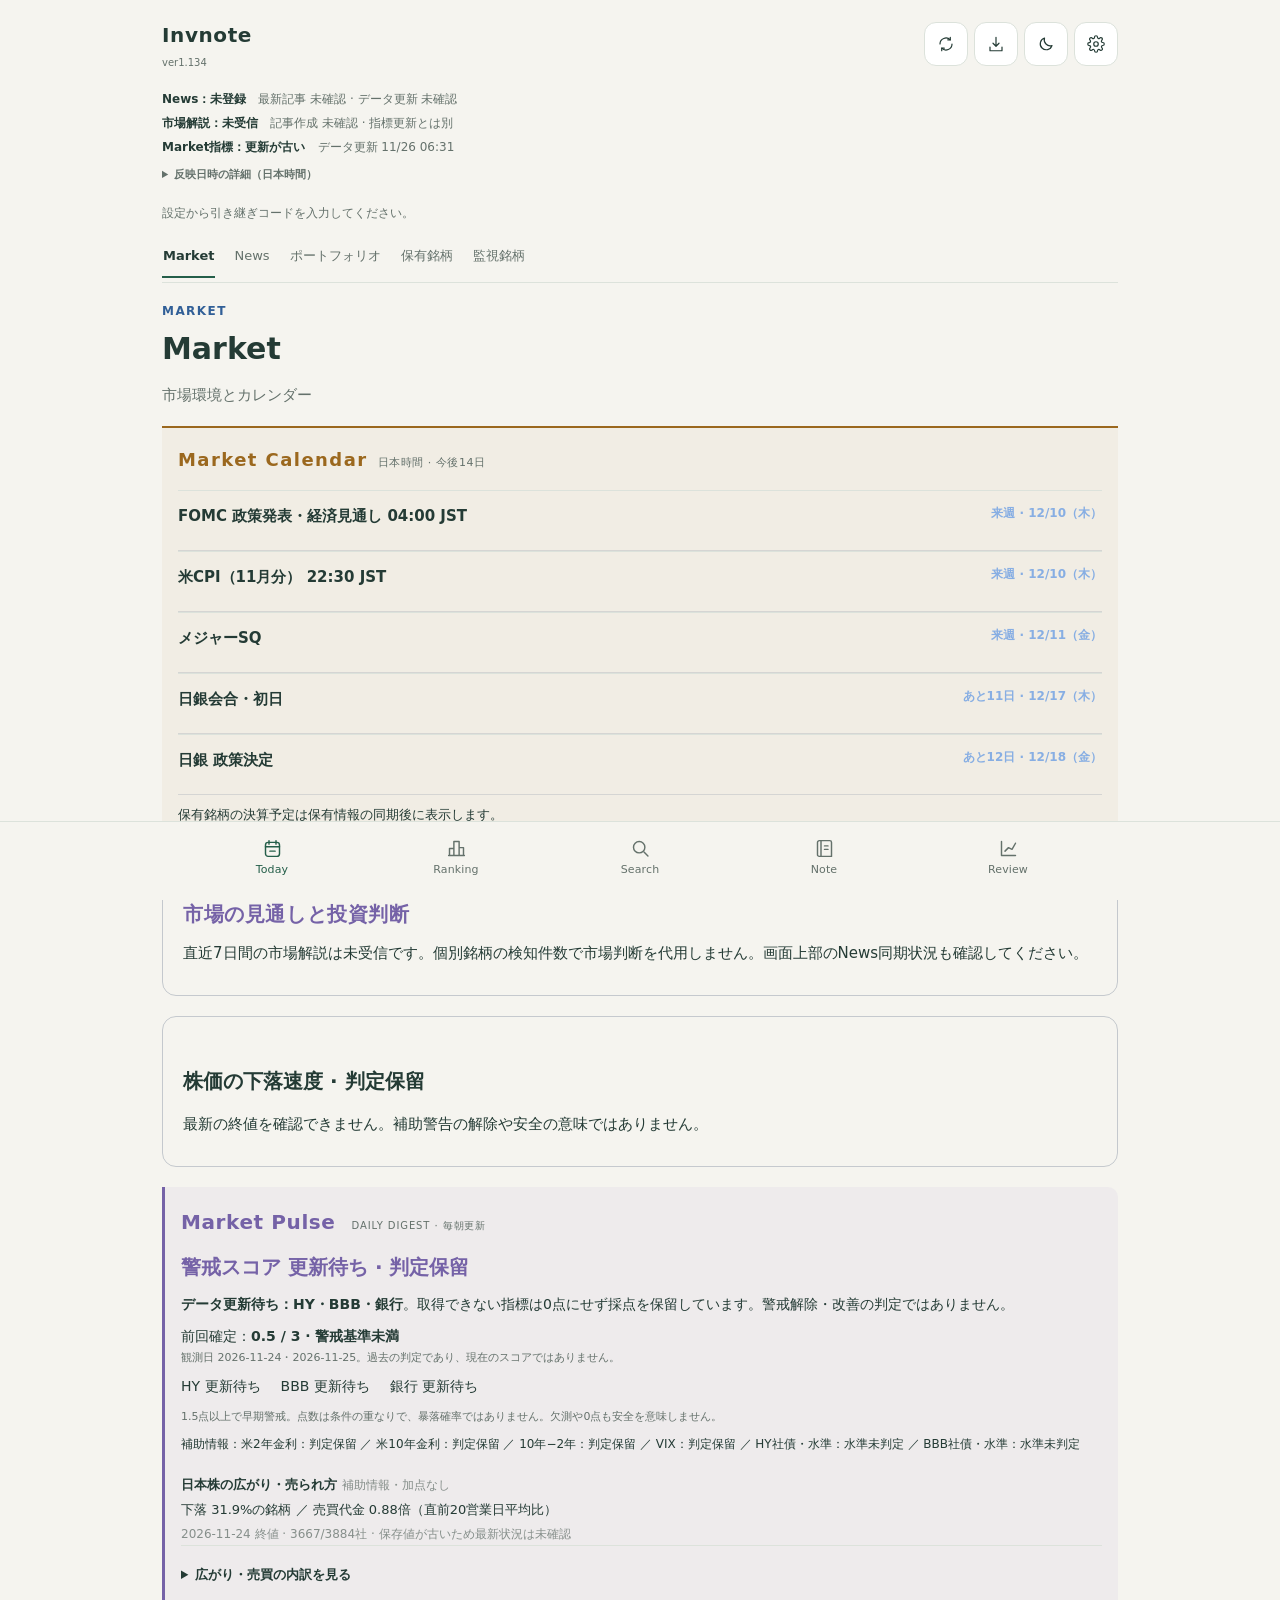
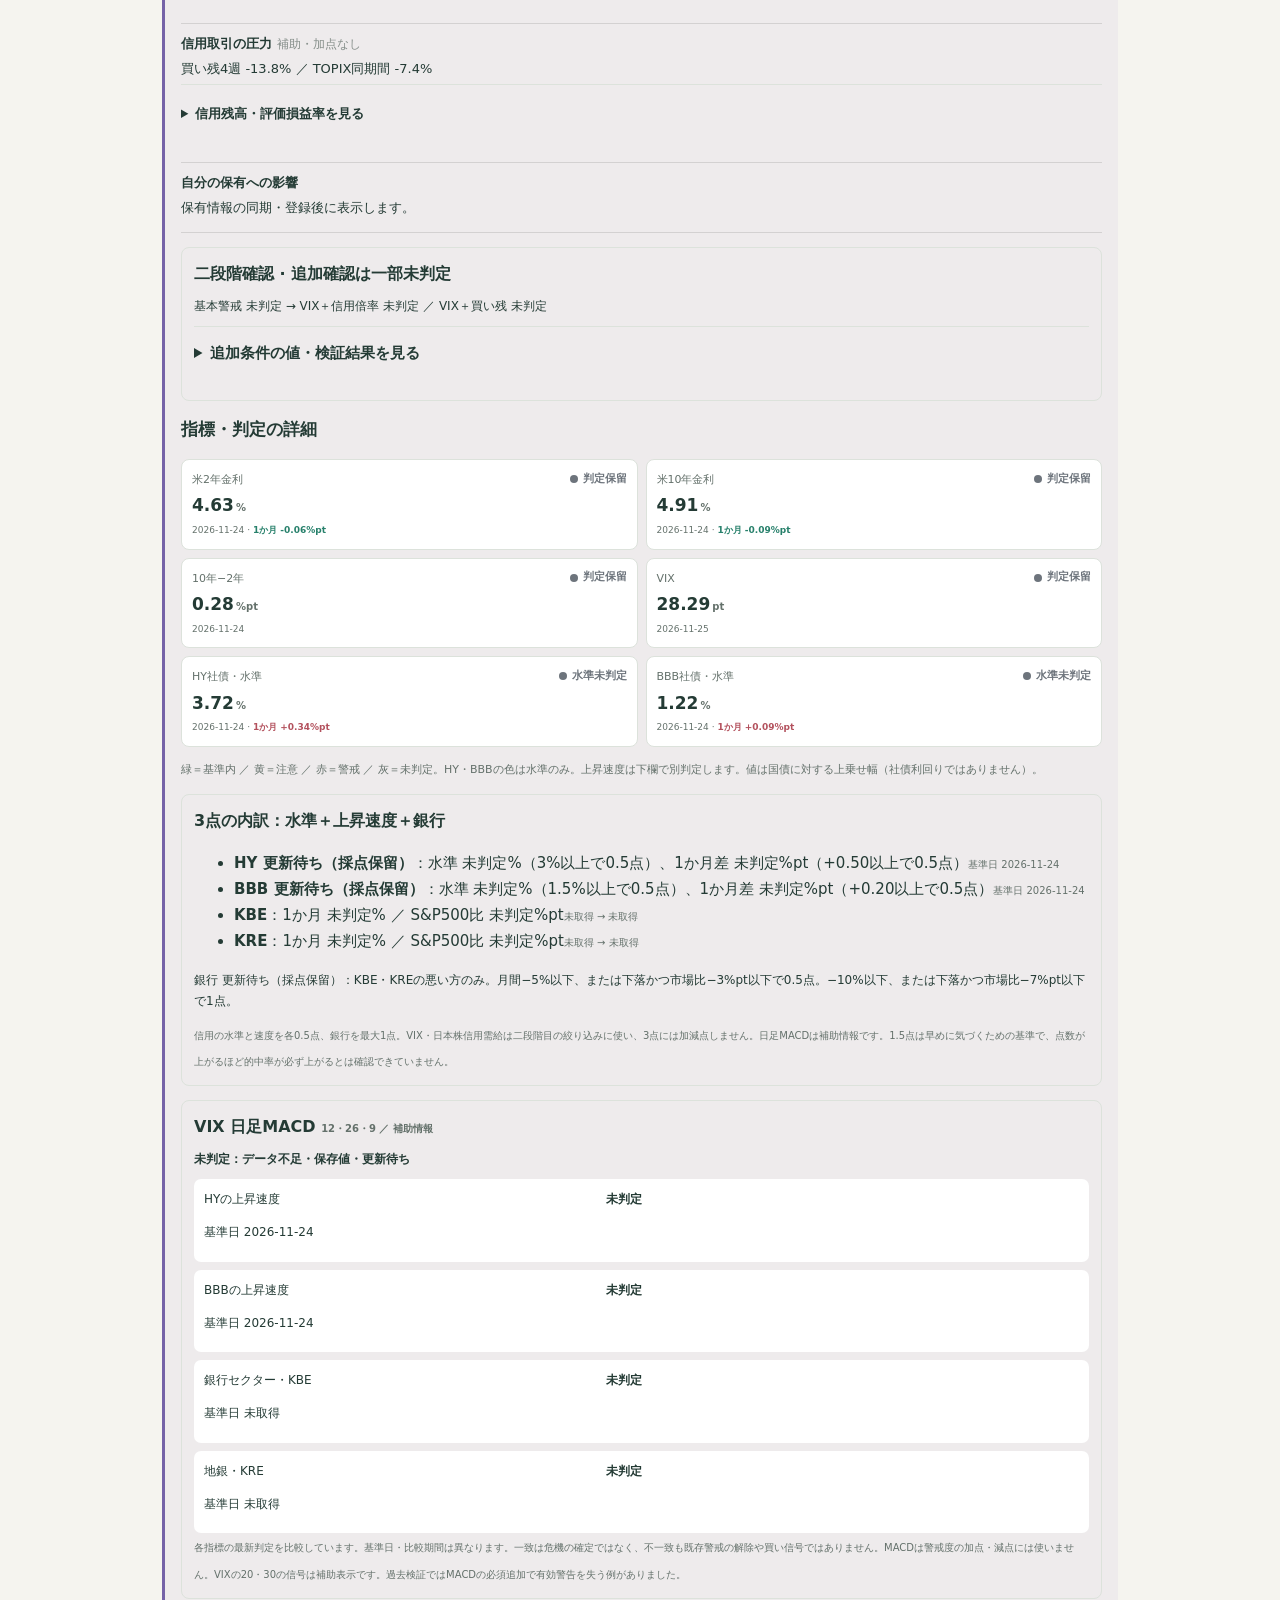
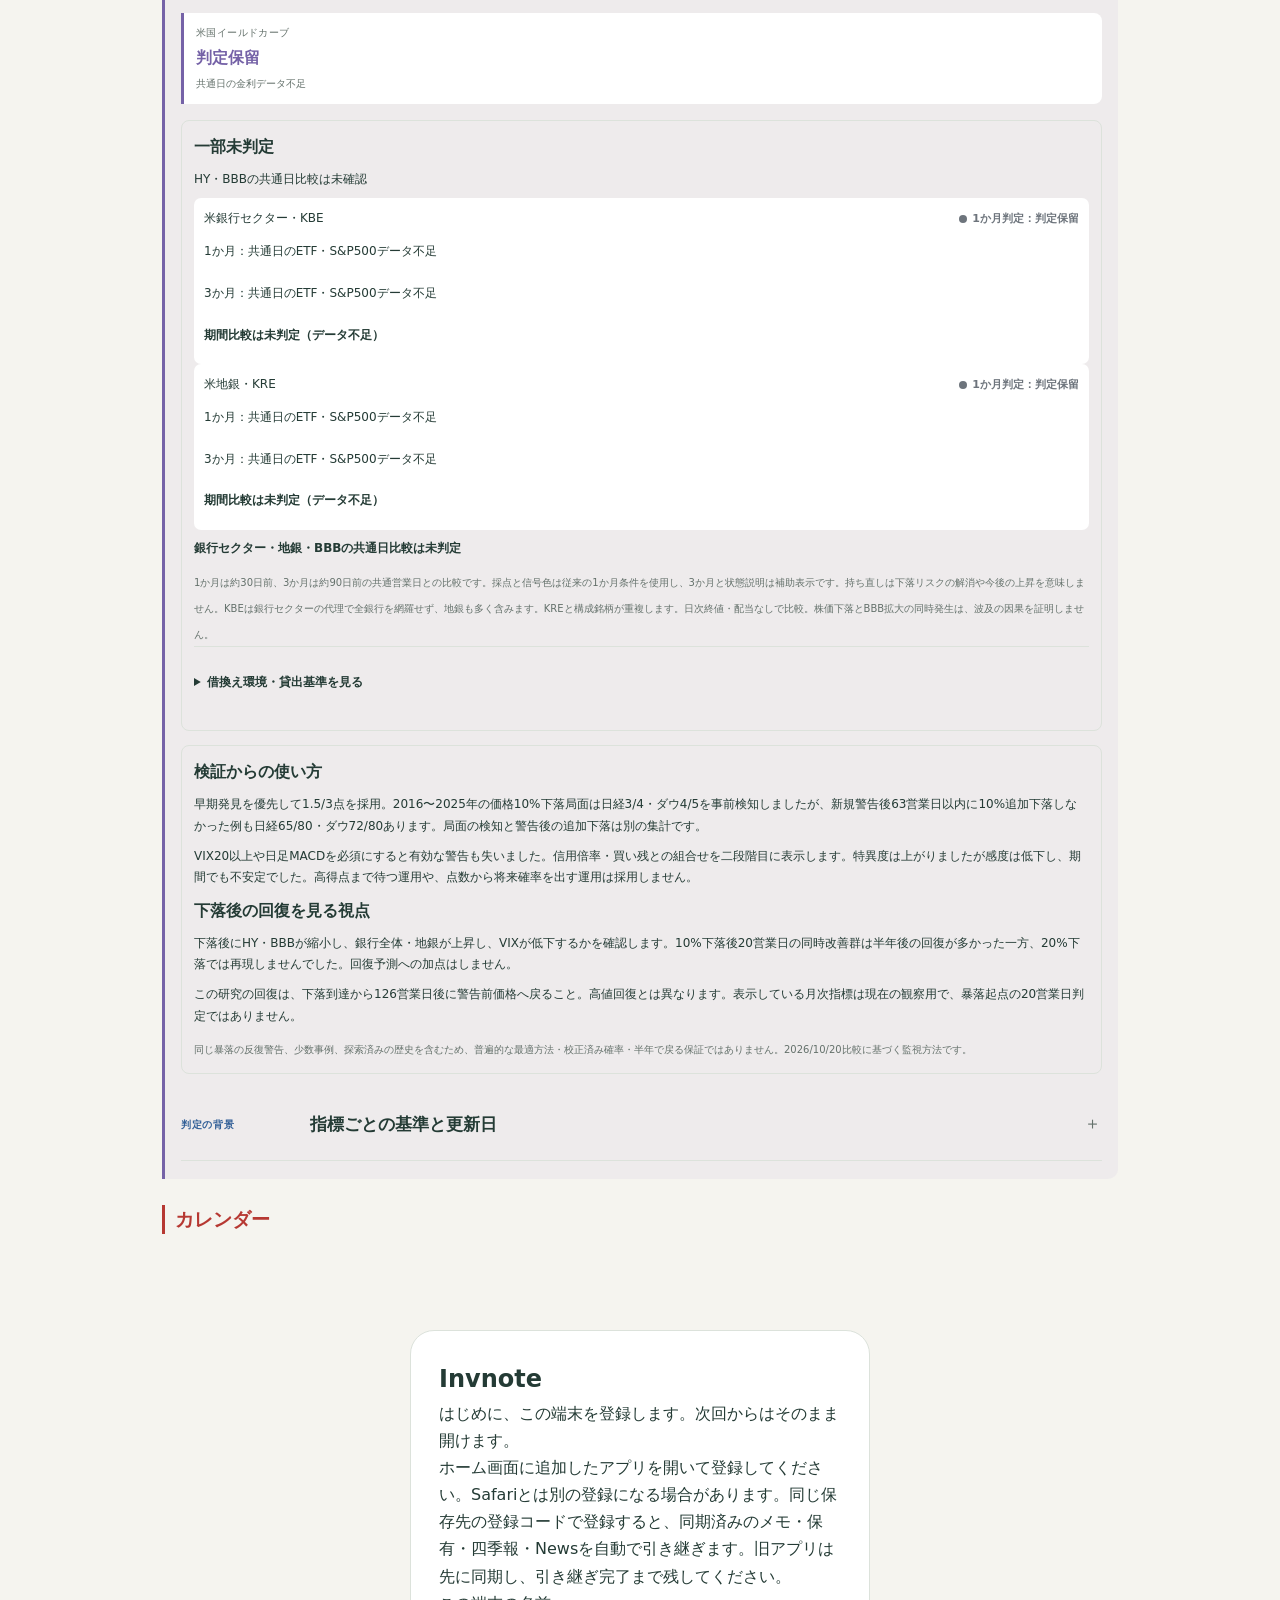
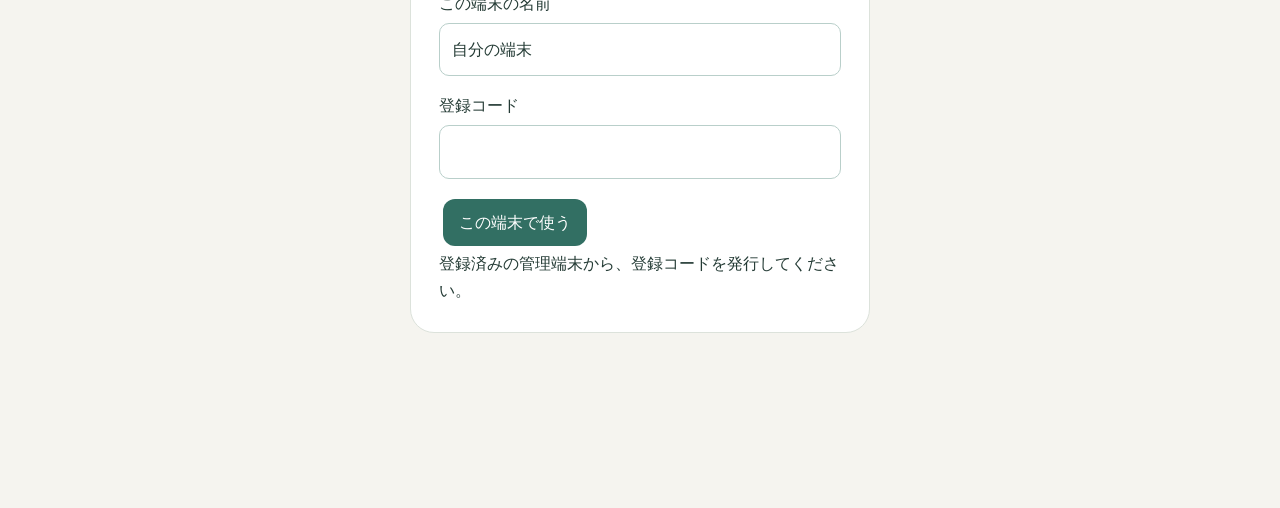
==== commit b0920c53: "Invnote: update workspace UI and approved app icon" ====
--- a/index.html
+++ b/index.html
@@ -1,7 +1,7 @@
 <!doctype html>
 <html lang="ja"><head><meta charset="utf-8"><meta name="viewport" content="width=device-width,initial-scale=1,viewport-fit=cover">
 <link rel="apple-touch-icon" href="invnote-icon.png?v=navy-gold-chart-20261005"><link rel="icon" href="invnote-icon.svg?v=navy-gold-chart-20261005"><meta name="apple-mobile-web-app-capable" content="yes"><meta name="apple-mobile-web-app-title" content="Invnote"><meta name="color-scheme" content="light"><title>Invnote</title>
-<script src="rating-board.js?v=ce7d1839f73c"></script>
+<script src="rating-board.js?v=cefebdedfa51"></script>
 <script id="startup-bootstrap">
 // Home-screen bookmarks can retain #settings from installation. Keep explicit
 // browser links/reloads, but start a newly launched standalone app at Today.
@@ -35,7 +35,7 @@
 :root{--bg:#f5f4ef;--paper:#fff;--ink:#243b35;--sub:#64716b;--line:#dce2db;--green:#245e49;--soft:#eaf1e9;--amber:#8a602d}
 *{box-sizing:border-box}body{margin:0;background:var(--bg);color:var(--ink);font:15px/1.75 system-ui,-apple-system,"Yu Gothic",sans-serif}button,input,select{font:inherit}button,a{touch-action:manipulation}button{cursor:pointer}a{color:var(--green)}button:focus-visible,a:focus-visible,input:focus-visible,select:focus-visible,summary:focus-visible{outline:3px solid #b27d34;outline-offset:3px}header{max-width:1000px;margin:auto;padding:24px 22px 12px;display:flex;justify-content:space-between;align-items:center}header b{font-size:20px;letter-spacing:.07em}.private{font-size:12px;color:var(--sub);border:1px solid var(--line);padding:3px 10px;border-radius:30px}main{max-width:1000px;margin:auto;padding:12px 22px 120px}.eyebrow{font-size:12px;letter-spacing:.12em;color:var(--green);font-weight:700}h1{font-size:30px;line-height:1.4;margin:6px 0 12px}h2{font-size:19px;margin:26px 0 12px}h3{font-size:17px;margin:5px 0}p{margin:8px 0}.muted,small{color:var(--sub)}small{font-size:12px}.hero{padding:25px;border-radius:20px;background:var(--green);color:white}.hero .eyebrow,.hero small{color:#d8e6db}.hero p{max-width:620px}.stats{display:flex;gap:24px;margin-top:18px}.stats b{font-size:25px}.stats span{font-size:12px;margin-left:5px}.grid{display:grid;grid-template-columns:repeat(2,minmax(0,1fr));gap:14px}.card{background:var(--paper);border:1px solid var(--line);border-radius:16px;padding:19px;min-width:0}.card p{font-size:14px}.row{display:flex;justify-content:space-between;align-items:center;gap:12px}.pill{display:inline-block;background:var(--soft);color:var(--green);border-radius:8px;font-size:12px;padding:3px 8px;margin:3px 4px 3px 0}.score{font-variant-numeric:tabular-nums;font-size:13px;white-space:nowrap}.score b{font-size:20px;color:var(--green)}.open{background:transparent;border:0;padding:0;color:var(--ink);text-align:left;font-weight:700;font-size:17px;min-height:44px}.action{border:1px solid var(--line);border-radius:10px;background:white;color:var(--green);padding:9px 14px;min-height:44px}.action.primary{background:var(--green);color:white;border-color:var(--green)}.toolbar{display:flex;gap:10px;flex-wrap:wrap;margin:16px 0}.toolbar input{flex:1;min-width:150px}.toolbar input,.toolbar select{padding:11px 12px;border:1px solid var(--line);border-radius:10px;background:white;color:var(--ink);max-width:100%}.chips{display:flex;gap:8px;overflow:auto;padding:3px 0 12px}.chips button{white-space:nowrap;border:1px solid var(--line);background:white;color:var(--ink);border-radius:30px;padding:8px 15px;min-height:44px}.chips button[aria-pressed=true]{background:var(--green);color:white}.notice{padding:13px 16px;background:#eeeae0;border-radius:12px;font-size:13px;color:#635c49;margin:16px 0}.empty{padding:28px;border:1px dashed var(--line);border-radius:12px;color:var(--sub)}nav{position:fixed;bottom:0;left:0;right:0;background:#fffefbf5;border-top:1px solid var(--line);display:flex;justify-content:center;padding:8px 10px calc(8px + env(safe-area-inset-bottom));z-index:5;backdrop-filter:blur(12px)}nav a{width:min(23%,180px);text-align:center;padding:9px 4px;text-decoration:none;color:var(--sub);font-size:13px;border-radius:10px}nav a strong{display:block;font-size:18px;line-height:1.4}nav a[aria-current=page]{background:var(--soft);color:var(--green);font-weight:700}details{border-top:1px solid var(--line);padding:13px 0}summary{cursor:pointer;font-weight:650;min-height:35px}.detail-body{white-space:pre-line;overflow-wrap:anywhere}.source{display:block;overflow-wrap:anywhere;font-size:13px;margin:10px 0}.tools{display:grid;grid-template-columns:repeat(3,minmax(0,1fr));gap:10px}.tools a{display:block;padding:15px;background:white;border:1px solid var(--line);border-radius:12px;text-decoration:none}.tools small{display:block}.section-top{margin-bottom:18px}.rating-pair{display:flex;gap:24px;padding:14px 0}.rating-pair b{font-size:30px}.rating-pair span{display:block;font-size:12px;color:var(--sub)}#status{max-width:1000px;margin:auto;padding:0 22px;color:var(--amber);font-size:13px}table{width:100%;border-collapse:collapse;font-size:13px}th,td{padding:11px 5px;text-align:left;border-bottom:1px solid var(--line)}td:first-child{max-width:150px}td button{font-size:13px!important} .table-wrap{overflow:auto} @media(max-width:600px){header{padding:18px 16px 8px}main{padding:12px 16px 110px}h1{font-size:26px}.grid{grid-template-columns:1fr}.hero{padding:20px}.tools{grid-template-columns:repeat(2,minmax(0,1fr))}.card{padding:16px}.stats{gap:18px}.toolbar select{flex:1} .row{align-items:flex-start}}
 .chips a{white-space:nowrap;flex:0 0 auto;text-decoration:none}.chips a[aria-current=page]{background:var(--green);color:white}.chips{scrollbar-width:none}.chips::-webkit-scrollbar{display:none}</style><style>.map-picker{display:flex;flex-wrap:wrap;gap:8px;margin:20px 0}.map-picker button[aria-pressed=true]{border-color:var(--green);color:var(--ink);background:var(--paper)}.map-legend{font-size:12px;color:var(--sub);line-height:1.8}.map-driver{text-align:center;background:var(--paper);border:1px solid var(--line);border-top:3px solid #8fb7ed;border-radius:16px;padding:20px}.map-driver svg{width:40px;height:40px;display:block;color:#8fb7ed;margin:0 auto 12px}.map-driver h2{font-size:20px;margin:8px 0;color:var(--ink)}.map-down{text-align:center;color:var(--sub);font-size:25px;line-height:1.5}.map-branches{display:grid;grid-template-columns:repeat(3,minmax(0,1fr));gap:16px}.map-branch{min-width:0;border-top:2px solid #8fb7ed;padding-top:14px}.map-stage{background:var(--paper);padding:16px;border:1px solid var(--line);border-radius:12px}.map-stage h3{margin:8px 0 0;font-size:17px}.map-step{display:inline-grid;place-items:center;width:25px;height:25px;margin-right:8px;background:#273c56;color:#b5d1f5;border-radius:8px}.map-companies{padding:14px;border:1px solid var(--line);border-radius:12px}.map-company{display:block;text-align:left;width:100%;padding:12px;margin-top:10px;background:var(--paper);border:1px solid var(--line);border-radius:10px;color:var(--ink);cursor:pointer}.map-company>span{display:block;font-size:16px;font-weight:700}.map-company>small{display:block;margin-top:5px}.map-company .score{font-size:12px;margin-top:10px}.map-company .score b{font-size:19px}.map-outcome{padding:16px;border:1px dashed #70c9ad;border-radius:12px;background:var(--paper)}.map-outcome>small{color:#70c9ad}.map-outcome p{margin:8px 0 0}.map-risk{margin-top:12px;font-size:13px}.map-risk summary{color:var(--sub)}.map-risk p{line-height:1.7}.demand-diagram{margin:20px 0 28px}.map-branch:nth-child(2){border-top-color:#efc35b}.map-branch:nth-child(3){border-top-color:#f17c73}@media(max-width:650px){.map-branches{grid-template-columns:1fr;gap:26px}.map-branch{padding-left:14px;border-left:2px solid var(--line);border-top:0}.map-branch:nth-child(2){border-left-color:#efc35b}.map-branch:nth-child(3){border-left-color:#f17c73}.map-picker .action{font-size:13px;padding:9px 12px}.map-driver h2{font-size:19px}}
-</style><style>.map-upstream{border:1px solid var(--line);border-top:3px solid #efc35b;border-radius:14px;padding:18px;margin-top:20px}.map-upstream>small{color:var(--ink)}.map-leaders{display:grid;grid-template-columns:repeat(2,minmax(0,1fr));gap:12px}.map-company p{font-size:13px;line-height:1.7}.map-company a{font-size:13px;color:var(--green)}@media(max-width:650px){.map-leaders{grid-template-columns:1fr}}</style><link rel="stylesheet" href="workspace.css?v=ce7d1839f73c"><script>(function(root){
+</style><style>.map-upstream{border:1px solid var(--line);border-top:3px solid #efc35b;border-radius:14px;padding:18px;margin-top:20px}.map-upstream>small{color:var(--ink)}.map-leaders{display:grid;grid-template-columns:repeat(2,minmax(0,1fr));gap:12px}.map-company p{font-size:13px;line-height:1.7}.map-company a{font-size:13px;color:var(--green)}@media(max-width:650px){.map-leaders{grid-template-columns:1fr}}</style><link rel="stylesheet" href="workspace.css?v=cefebdedfa51"><script>(function(root){
 'use strict';
 const sources={cpi:'https://www.bls.gov/schedule/news_release/cpi.htm',jobs:'https://www.bls.gov/schedule/news_release/empsit.htm',fed:'https://www.federalreserve.gov/monetarypolicy/fomccalendars.htm',boj:'https://www.boj.or.jp/mopo/mpmsche_minu/m_ref/mref250731a.pdf',sq:'https://www.jpx.co.jp/derivatives/products/domestic/225futures/'};
 const raw=[
@@ -118,7 +118,7 @@
 <header><b>Invnote</b><span class="private">private workspace</span></header>
 <div id="status" role="status"></div><main id="app"></main>
 <nav aria-label="メインナビゲーション"><a href="#today" data-view="today"><svg viewBox="0 0 24 24" aria-hidden="true"><rect x="4" y="5" width="16" height="16" rx="3"/><path d="M8 3v4m8-4v4M4 10h16m-11 5h6"/></svg><span>Today</span></a><a href="#ranking" data-view="ranking"><svg viewBox="0 0 24 24" aria-hidden="true"><path d="M4 20V12h5v8m0 0V4h6v16m0 0v-9h5v9M3 20h18"/></svg><span>Ranking</span></a><a href="#discover" data-view="discover"><svg viewBox="0 0 24 24" aria-hidden="true"><circle cx="10.5" cy="10.5" r="6.5"/><path d="m16 16 4.5 4.5"/></svg><span>Search</span></a><a href="#notebook" data-view="notebook"><svg viewBox="0 0 24 24" aria-hidden="true"><path d="M6 3h12a2 2 0 0 1 2 2v16H6a2 2 0 0 1-2-2V5a2 2 0 0 1 2-2Zm2 0v18m4-12h4m-4 4h4"/></svg><span>Note</span></a><a href="#review" data-view="review"><svg viewBox="0 0 24 24" aria-hidden="true"><path d="M4 4v16h16M8 15l4-4 4 2 4-7"/></svg><span>Review</span></a></nav>
-<script id="app-release" type="application/json">{"version": "1.133", "date": "2026-11-26", "changes": ["同点グループで2社を選び、優先候補にする根拠・利益と倍率・リスク・確認条件を比較", "価格日の違いと未記録を明示。既存の点数と順位条件は維持"], "build": "ce7d1839f73c"}</script><script id="data" type="application/json">{"notes": {}, "coverage": {"body_notes": 0, "registered": 0, "legacy_references": 0}, "ratings": {"rows": [], "assessment_date": "未同期", "price_date": "未同期", "horizons": {"3m": {"target_date": "未設定"}, "12m": {"target_date": "未設定"}}, "evaluation_rules": []}}</script><script>
+<script id="app-release" type="application/json">{"version": "1.134", "date": "2026-11-26", "changes": ["共通価格日での2社比較に、購入を優先する理由と優先順位を見直す条件を表示", "比較結果を両社の個社ページにも表示し、採点時の価格と区別", "比較後に採点が更新された場合は、過去の判断・再比較待ちと表示"], "build": "cefebdedfa51"}</script><script id="data" type="application/json">{"notes": {}, "coverage": {"body_notes": 0, "registered": 0, "legacy_references": 0}, "ratings": {"rows": [], "assessment_date": "未同期", "price_date": "未同期", "horizons": {"3m": {"target_date": "未設定"}, "12m": {"target_date": "未設定"}}, "evaluation_rules": []}}</script><script>
 'use strict';
 let D=JSON.parse(document.getElementById('data').textContent), notes=D.notes, R=D.ratings, ratings=Object.fromEntries(R.rows.map(x=>[x.code,x]));
 const app=document.getElementById('app'), status=document.getElementById('status'), KEY='private-investment-preview-watch-v1';
@@ -257,7 +257,7 @@
  else if(valid&&p.classification==='B')text='12か月9点：未確定／根拠確認後の再評価価格 '+band;
  return '<p class="nine-point-price"><b>'+accentPrices(text)+'</b>'+(p?.asOf?'<br><small>見直し '+esc(p.asOf)+' · 価格到達で自動採点はしません</small>':'')+'</p>';
 }
-function company(c){const n=notes[c],r=ratings[c];if(!n){if(rankedCompanyPrices(c))return;app.innerHTML='<h1>この会社の本文はまだありません</h1><a href="#notebook">四季報へ戻る</a>';return;}app.innerHTML=`<a class="action" href="#${priorView}">← 一覧へ戻る</a><div style="margin-top:24px">${title(esc(c)+' / '+esc(n.stage),esc(n.name),esc(n.summary))}${earningsDates(n)}${priceOverview(c)}</div><button id="watch-toggle" class="action primary" aria-pressed="${watch.has(c)}">${watch.has(c)?'監視から外す':'監視に追加'}</button><p><small>研究更新 ${esc(n.updated)} · 対象資料 ${esc(n.source_period)}</small></p>${companyIntro(c)}${researchProgressPanel(c)}${r?`<section class="card"><div class="row"><b>今の価格からの投資妙味</b><small>10点満点</small></div><div class="rating-pair"><div><span>短期・3か月</span><b>${r.short_3m}</b> / 10</div><div><span>中長期・12か月</span><b>${r.long_12m}</b> / 10</div></div><small>採点 ${esc(r.assessment_date||R.assessment_date)} · 株価 ${Number(r.baseline_close).toLocaleString('ja-JP')}円（${esc(r.baseline_price_date)}）<br>根拠の確かさ：${esc(r.evidence_confidence)} · 主観評価</small>${ninePointPriceLine(c)}<p><b>3か月：</b>${esc(r.short_reason)}</p><p><b>12か月：</b>${esc(r.long_reason)}</p></section>`:''}<h2 class="heading-next">次に確かめること</h2><section class="card"><p>${esc(n.next)}</p></section><h2 class="heading-caution">見立てが変わる条件</h2><section class="card"><p>${esc(r?.change_conditions||n.counter)}</p></section><h2>会社を読む</h2>${[['business','何で稼ぐ会社か'],['facts','決算で確認した事実'],['hypothesis','利益につながる仮説'],['counter','反証・不確かな点'],['valuation','価格評価の根拠'],['change','前回から変えたこと']].map(([k,label])=>`<details class="research-section" data-section="${k}" ${k==='business'?'open':''}><summary>${label}</summary><p class="detail-body">${esc(n[k])}</p></details>`).join('')}<details><summary>出典を確認する</summary>${n.sources.map(s=>{const safe=/^https:\/\//.test(s);return safe?`<a class="source" href="${esc(s.startsWith('https://')?s:'../../'+s)}" target="_blank" rel="noopener">${esc(s)}</a>`:`<p>${esc(s)}</p>`}).join('')}</details><h2>つながる会社</h2><div class="grid">${(n.related||[]).map(code=>notes[code]?card(code,notes[code]):`<div class="card"><small>${esc(code)}</small><p>本文未収録</p></div>`).join('')}</div>`;document.getElementById('watch-toggle').onclick=()=>{const next=new Set(watch);next.has(c)?next.delete(c):next.add(c);try{localStorage.setItem(KEY,JSON.stringify([...next]));watch=next;status.textContent='監視リストをこのブラウザーに保存しました。他端末との同期はありません。';route()}catch{status.textContent='保存できませんでした。監視リストは変更していません。'}};}
+function company(c){const n=notes[c],r=ratings[c];if(!n){if(rankedCompanyPrices(c))return;app.innerHTML='<h1>この会社の本文はまだありません</h1><a href="#notebook">四季報へ戻る</a>';return;}app.innerHTML=`<a class="action" href="#${priorView}">← 一覧へ戻る</a><div style="margin-top:24px">${title(esc(c)+' / '+esc(n.stage),esc(n.name),esc(n.summary))}${earningsDates(n)}${priceOverview(c)}</div><button id="watch-toggle" class="action primary" aria-pressed="${watch.has(c)}">${watch.has(c)?'監視から外す':'監視に追加'}</button><p><small>研究更新 ${esc(n.updated)} · 対象資料 ${esc(n.source_period)}</small></p>${boardCompanyComparisons(c)}${companyIntro(c)}${researchProgressPanel(c)}${r?`<section class="card"><div class="row"><b>今の価格からの投資妙味</b><small>10点満点</small></div><div class="rating-pair"><div><span>短期・3か月</span><b>${r.short_3m}</b> / 10</div><div><span>中長期・12か月</span><b>${r.long_12m}</b> / 10</div></div><small>採点 ${esc(r.assessment_date||R.assessment_date)} · 株価 ${Number(r.baseline_close).toLocaleString('ja-JP')}円（${esc(r.baseline_price_date)}）<br>根拠の確かさ：${esc(r.evidence_confidence)} · 主観評価</small>${ninePointPriceLine(c)}<p><b>3か月：</b>${esc(r.short_reason)}</p><p><b>12か月：</b>${esc(r.long_reason)}</p></section>`:''}<h2 class="heading-next">次に確かめること</h2><section class="card"><p>${esc(n.next)}</p></section><h2 class="heading-caution">見立てが変わる条件</h2><section class="card"><p>${esc(r?.change_conditions||n.counter)}</p></section><h2>会社を読む</h2>${[['business','何で稼ぐ会社か'],['facts','決算で確認した事実'],['hypothesis','利益につながる仮説'],['counter','反証・不確かな点'],['valuation','価格評価の根拠'],['change','前回から変えたこと']].map(([k,label])=>`<details class="research-section" data-section="${k}" ${k==='business'?'open':''}><summary>${label}</summary><p class="detail-body">${esc(n[k])}</p></details>`).join('')}<details><summary>出典を確認する</summary>${n.sources.map(s=>{const safe=/^https:\/\//.test(s);return safe?`<a class="source" href="${esc(s.startsWith('https://')?s:'../../'+s)}" target="_blank" rel="noopener">${esc(s)}</a>`:`<p>${esc(s)}</p>`}).join('')}</details><h2>つながる会社</h2><div class="grid">${(n.related||[]).map(code=>notes[code]?card(code,notes[code]):`<div class="card"><small>${esc(code)}</small><p>本文未収録</p></div>`).join('')}</div>`;document.getElementById('watch-toggle').onclick=()=>{const next=new Set(watch);next.has(c)?next.delete(c):next.add(c);try{localStorage.setItem(KEY,JSON.stringify([...next]));watch=next;status.textContent='監視リストをこのブラウザーに保存しました。他端末との同期はありません。';route()}catch{status.textContent='保存できませんでした。監視リストは変更していません。'}};}
 function route(){const h=location.hash.slice(1)||'today';const detail=h.startsWith('company/');let view=detail?priorView.split('/')[0]:h;if(!['today','ranking','discover','notebook','review'].includes(view))view='today';document.querySelectorAll('nav a').forEach(a=>{if(a.dataset.view===view)a.setAttribute('aria-current','page');else a.removeAttribute('aria-current')});if(detail)company(h.split('/')[1]);else{priorView=view;({today,discover,notebook,review}[view])()}window.scrollTo(0,0);}
 app.addEventListener('click',e=>{const companyButton=e.target.closest('[data-company]');if(companyButton){location.hash='company/'+companyButton.dataset.company;return;}const t=e.target.closest('[data-theme]');if(t&&app.contains(t)){theme=t.dataset.theme;route()}});
 function accentPrices(text,kind='reference'){
@@ -523,7 +523,7 @@
  for(const [k,f] of Object.entries(frames))f.hidden=k!==kind;
  if(!frames[kind]){const f=document.createElement('iframe');f.title=kind==='inv'?'Invnoteの既存機能':'Screenerの既存機能';f.style.cssText='display:block;width:100%;height:78vh;min-height:540px;border:1px solid #dce2db;border-radius:14px;background:white';
  f.dataset.workspaceTab=tab;
- f.style.visibility='hidden';f.src=(kind==='inv'?'invnote-app.html?workspace=1&v=ce7d1839f73c':'screener/index.html?workspace=1&v=ce7d1839f73c');frames[kind]=f;frameHost.append(f);
+ f.style.visibility='hidden';f.src=(kind==='inv'?'invnote-app.html?workspace=1&v=cefebdedfa51':'screener/index.html?workspace=1&v=cefebdedfa51');frames[kind]=f;frameHost.append(f);
  }else{frames[kind].dataset.workspaceTab=tab;frames[kind].hidden=false;frames[kind].style.display='block';frames[kind].contentWindow.postMessage({type:'workspace:navigate',tab},location.origin);}
  for(const [k,f] of Object.entries(frames))if(k!==kind)f.style.display='none';
 }
@@ -584,4 +584,4 @@
   return result;
  }finally{clearTimeout(timer);}
 }};
-</script><script src="workspace.js?v=ce7d1839f73c"></script></body></html>
+</script><script src="workspace.js?v=cefebdedfa51"></script></body></html>
--- a/workspace.css
+++ b/workspace.css
@@ -439,3 +439,5 @@
 .rb-compare-pickers{display:flex;gap:12px;margin:18px 0;flex-wrap:wrap}.rb-compare-pickers label{flex:1;min-width:180px;font-size:.8rem}.rb-compare-pickers select{display:block;width:100%;max-width:100%;margin-top:6px;padding:10px;color:inherit;background:var(--bg,#18212a);border:1px solid var(--line,#526170);border-radius:8px}
 .rb-compare-notice{padding:10px 12px;border-left:3px solid #bd9139;background:rgba(189,145,57,.1);font-size:.85rem}.rb-compare-guide,.rb-compare-foot{font-size:.85rem;line-height:1.8;opacity:.85}
 .rb-compare-scroll{width:100%;max-width:100%;overflow:auto;overscroll-behavior-x:contain}.rb-compare-table{width:100%;min-width:680px;table-layout:fixed;border-collapse:collapse;font-size:.88rem}.rb-compare-table th,.rb-compare-table td{padding:14px;vertical-align:top;border:1px solid var(--line,#526170);text-align:left;overflow-wrap:anywhere;line-height:1.8}.rb-compare-table th:first-child{width:125px}.rb-compare-table thead{background:rgba(110,155,214,.12)}.rb-compare-table small{display:block;opacity:.7;font-weight:400}.rb-compare-table p{margin:0}.rb-compare-table details{margin-top:8px}.rb-compare-table a{color:inherit;text-decoration:underline;text-underline-offset:4px}.rb-unknown{opacity:.7}.rb-compare-body{min-width:0}
+.rb-saved-comparison{margin:20px 0 28px;padding:20px;border:1px solid var(--line,#526170);border-top:4px solid #557f91;border-radius:12px;background:var(--card,transparent);min-width:0;overflow-wrap:anywhere;line-height:1.8}.rb-saved-comparison h3{margin:8px 0;font-size:1.15rem}.rb-saved-comparison h4{margin:20px 0 8px}.rb-saved-comparison ul{padding-left:1.4em;margin:10px 0}.rb-saved-comparison li+li{margin-top:8px}.rb-saved-kicker{font-size:.76rem;font-weight:700;letter-spacing:.06em;color:#557f91}.rb-comparison-scope{font-size:.83rem;opacity:.8}.rb-comparison-preference{padding:12px;background:rgba(85,127,145,.1);border-radius:8px}.rb-saved-metrics{min-width:500px}.rb-saved-metrics th:first-child{width:120px}.rb-comparison-caveats{margin-top:18px}.rb-comparison-caveats summary{cursor:pointer;font-weight:600}.rb-comparison-caveats a{color:inherit;text-decoration:underline;text-underline-offset:4px}.rb-saved-assessment-title{margin:24px 0 10px;font-size:1rem}
+@media(max-width:600px){.rb-saved-comparison{padding:14px;margin:16px 0 24px}.rb-saved-metrics th,.rb-saved-metrics td{padding:10px;font-size:.82rem}.rb-saved-metrics{min-width:440px}.rb-saved-metrics th:first-child{width:105px}}
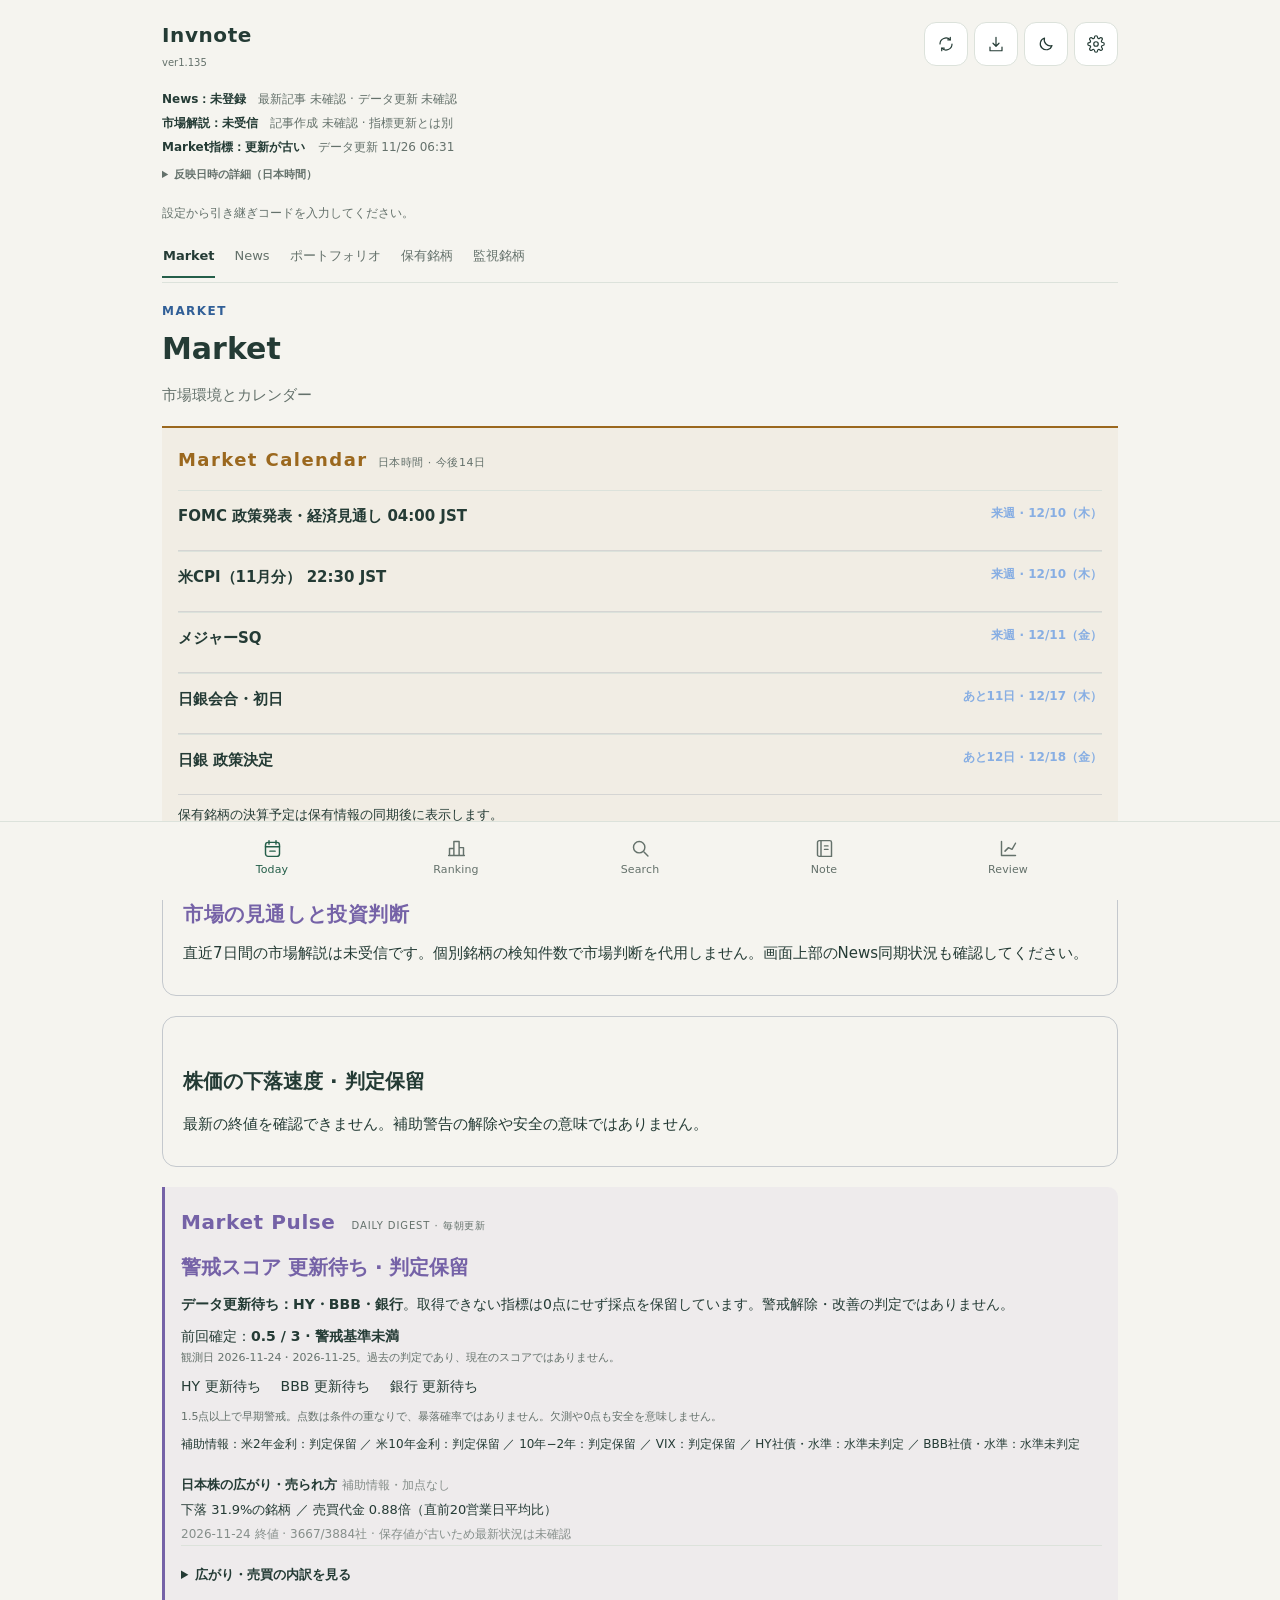
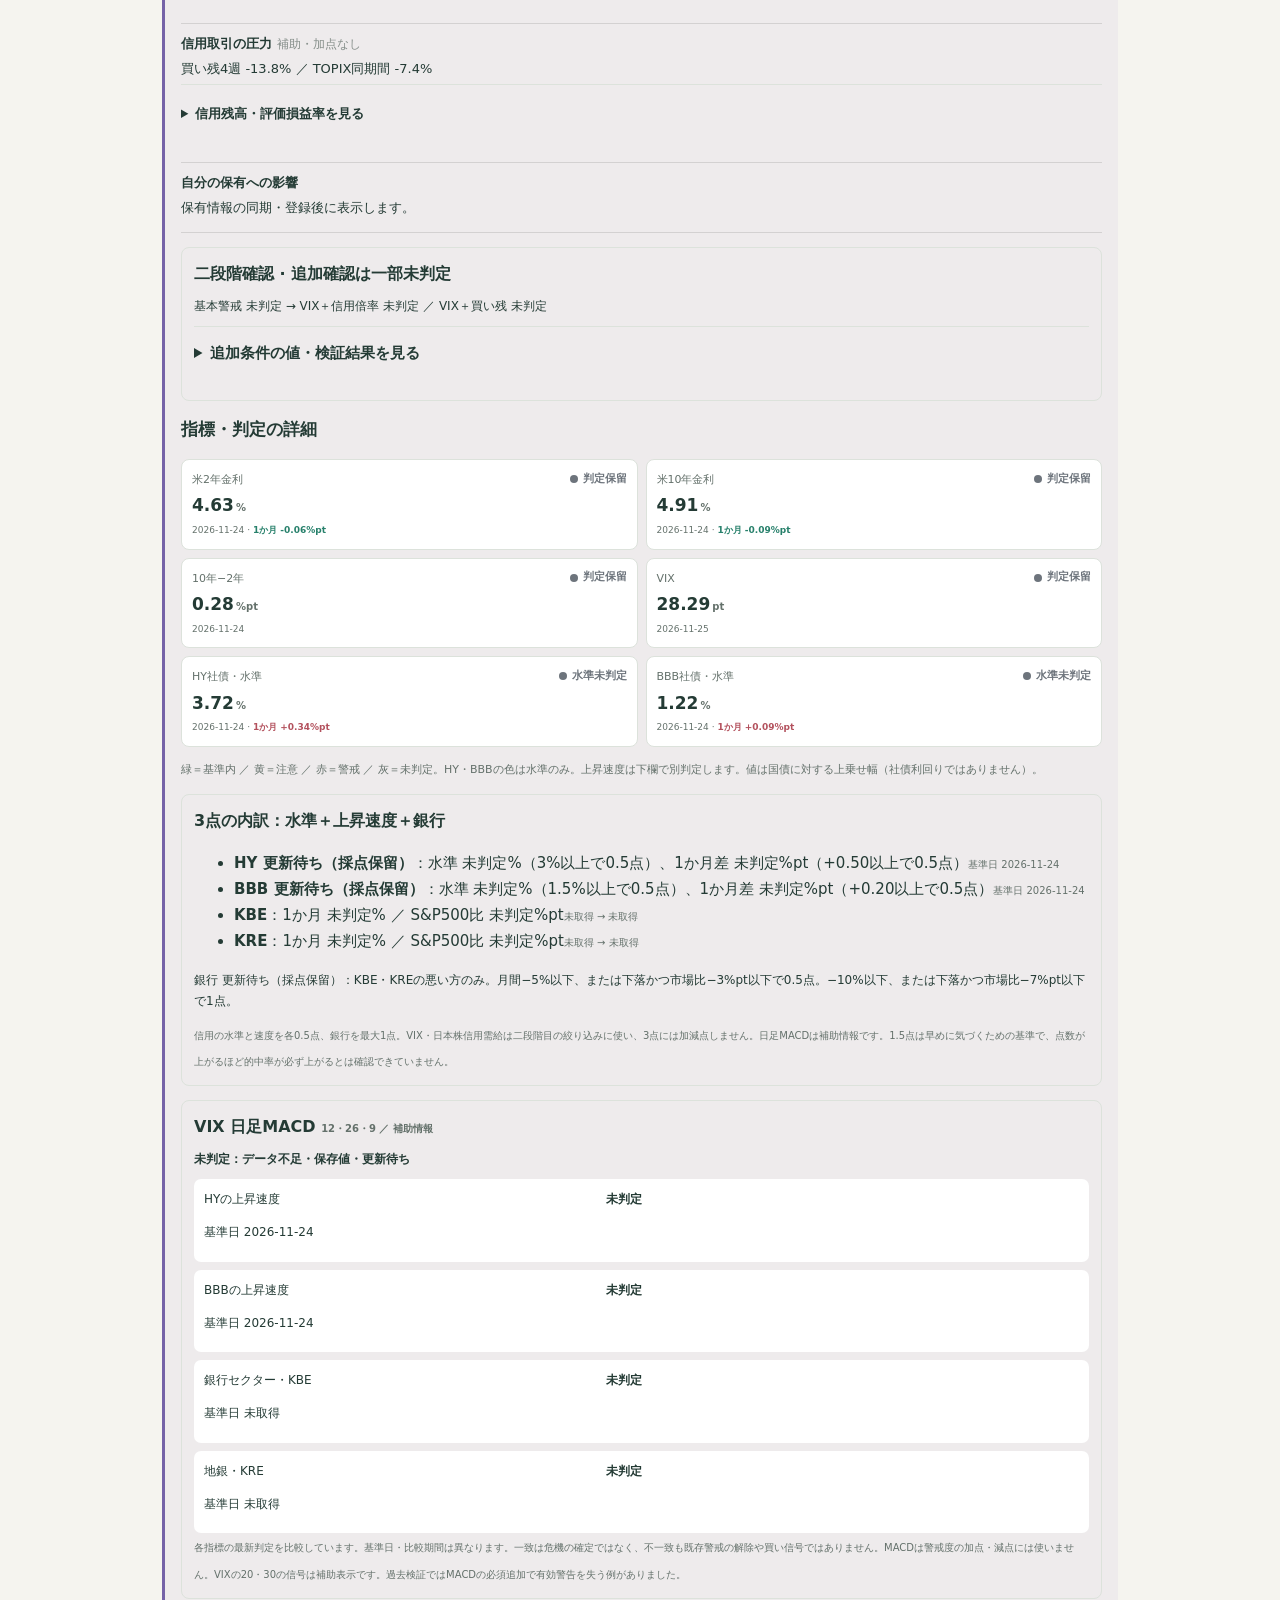
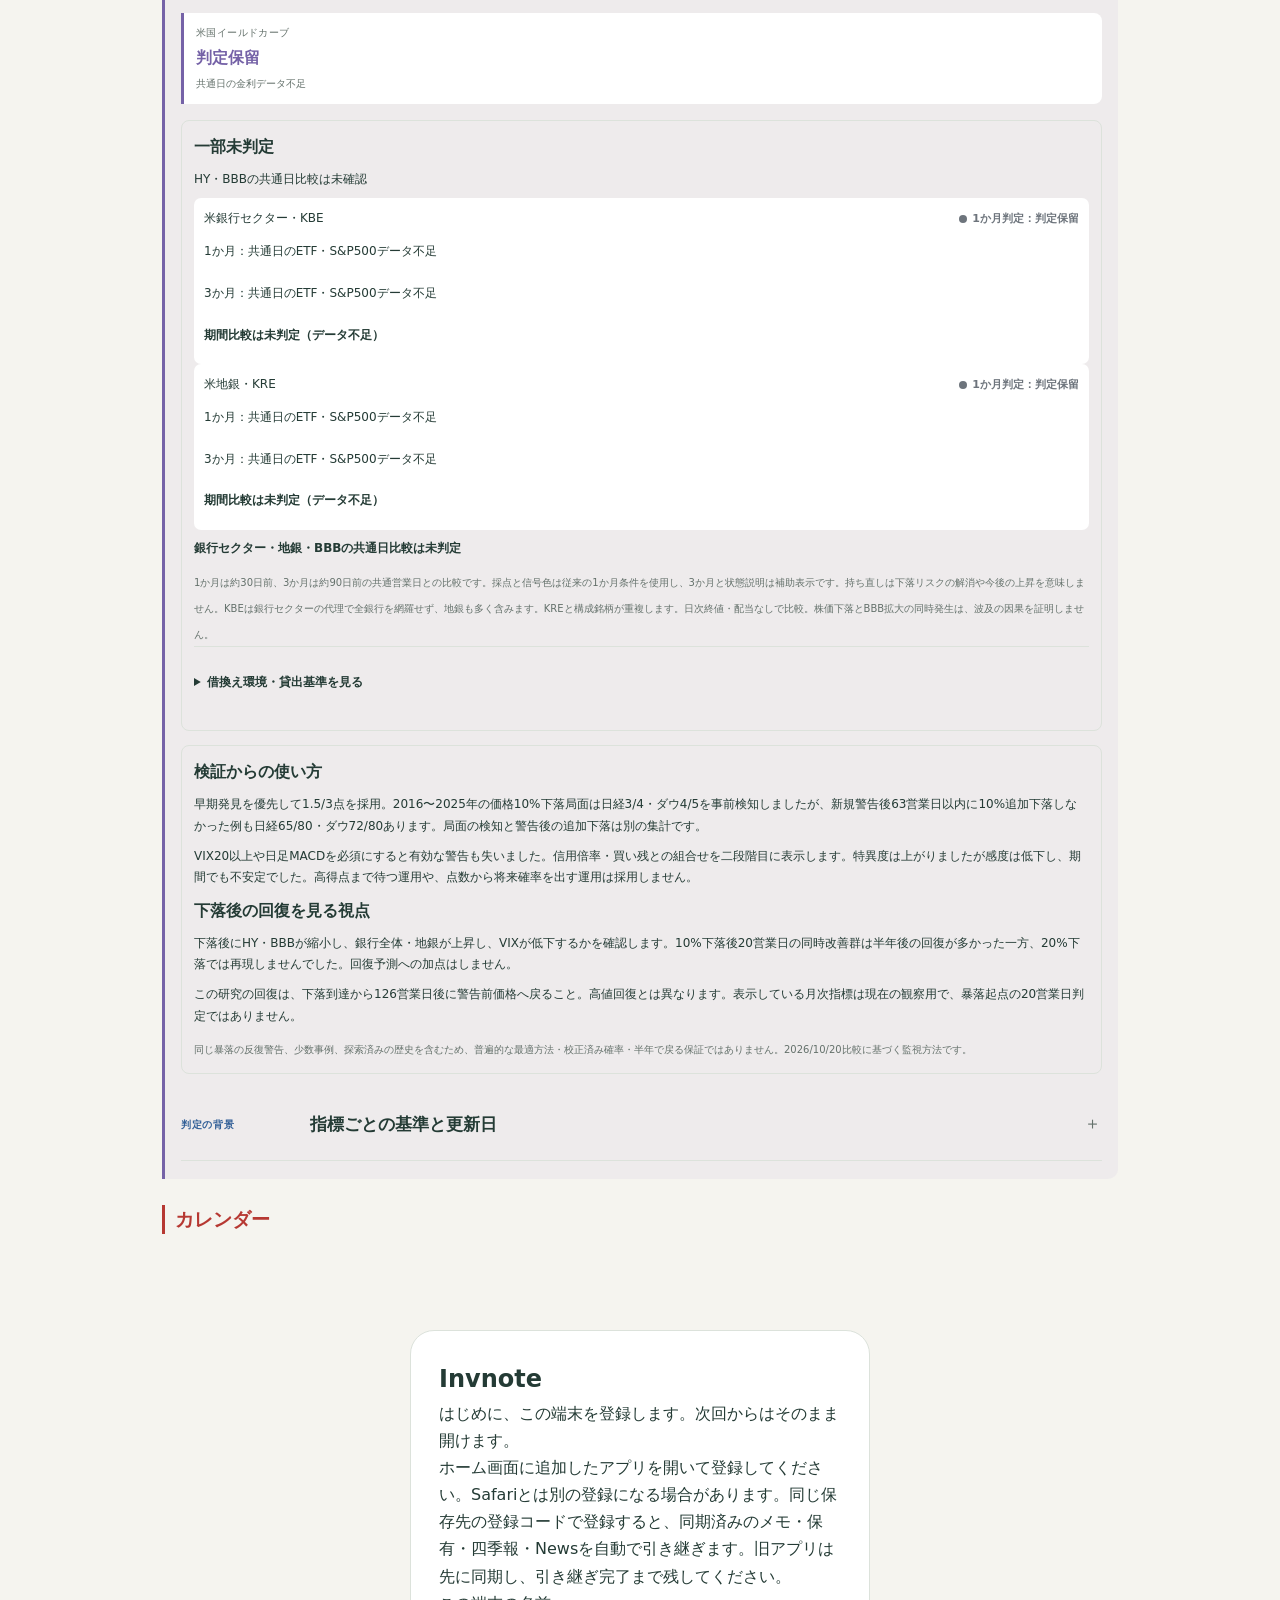
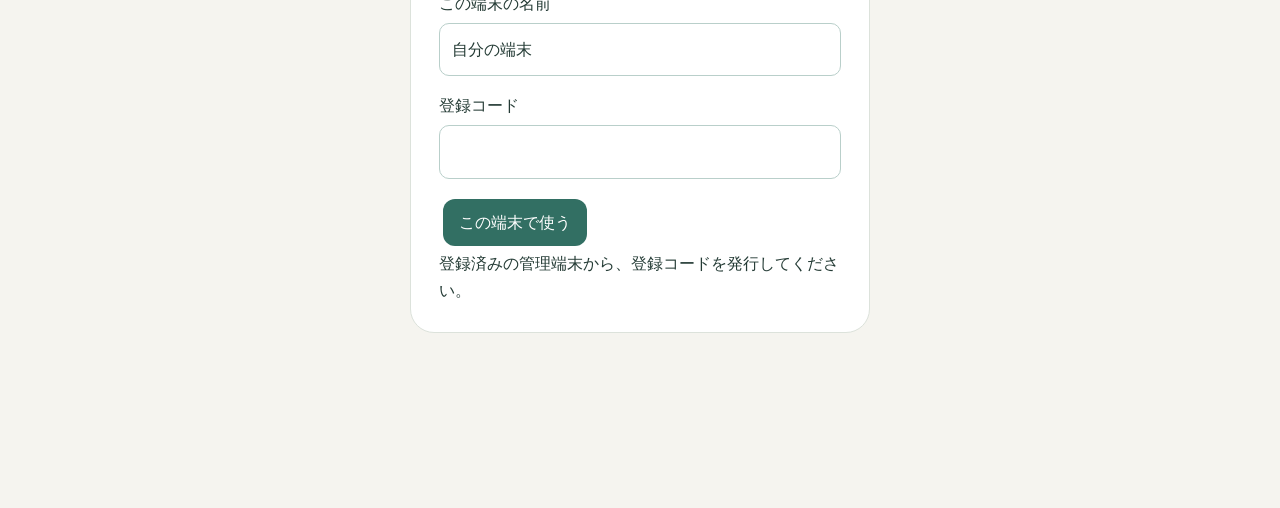
==== commit f4237c7f: "Invnote: update workspace UI and approved app icon" ====
--- a/index.html
+++ b/index.html
@@ -1,7 +1,7 @@
 <!doctype html>
 <html lang="ja"><head><meta charset="utf-8"><meta name="viewport" content="width=device-width,initial-scale=1,viewport-fit=cover">
 <link rel="apple-touch-icon" href="invnote-icon.png?v=navy-gold-chart-20261005"><link rel="icon" href="invnote-icon.svg?v=navy-gold-chart-20261005"><meta name="apple-mobile-web-app-capable" content="yes"><meta name="apple-mobile-web-app-title" content="Invnote"><meta name="color-scheme" content="light"><title>Invnote</title>
-<script src="rating-board.js?v=cefebdedfa51"></script>
+<script src="rating-board.js?v=e0c58ffcefdc"></script>
 <script id="startup-bootstrap">
 // Home-screen bookmarks can retain #settings from installation. Keep explicit
 // browser links/reloads, but start a newly launched standalone app at Today.
@@ -35,7 +35,7 @@
 :root{--bg:#f5f4ef;--paper:#fff;--ink:#243b35;--sub:#64716b;--line:#dce2db;--green:#245e49;--soft:#eaf1e9;--amber:#8a602d}
 *{box-sizing:border-box}body{margin:0;background:var(--bg);color:var(--ink);font:15px/1.75 system-ui,-apple-system,"Yu Gothic",sans-serif}button,input,select{font:inherit}button,a{touch-action:manipulation}button{cursor:pointer}a{color:var(--green)}button:focus-visible,a:focus-visible,input:focus-visible,select:focus-visible,summary:focus-visible{outline:3px solid #b27d34;outline-offset:3px}header{max-width:1000px;margin:auto;padding:24px 22px 12px;display:flex;justify-content:space-between;align-items:center}header b{font-size:20px;letter-spacing:.07em}.private{font-size:12px;color:var(--sub);border:1px solid var(--line);padding:3px 10px;border-radius:30px}main{max-width:1000px;margin:auto;padding:12px 22px 120px}.eyebrow{font-size:12px;letter-spacing:.12em;color:var(--green);font-weight:700}h1{font-size:30px;line-height:1.4;margin:6px 0 12px}h2{font-size:19px;margin:26px 0 12px}h3{font-size:17px;margin:5px 0}p{margin:8px 0}.muted,small{color:var(--sub)}small{font-size:12px}.hero{padding:25px;border-radius:20px;background:var(--green);color:white}.hero .eyebrow,.hero small{color:#d8e6db}.hero p{max-width:620px}.stats{display:flex;gap:24px;margin-top:18px}.stats b{font-size:25px}.stats span{font-size:12px;margin-left:5px}.grid{display:grid;grid-template-columns:repeat(2,minmax(0,1fr));gap:14px}.card{background:var(--paper);border:1px solid var(--line);border-radius:16px;padding:19px;min-width:0}.card p{font-size:14px}.row{display:flex;justify-content:space-between;align-items:center;gap:12px}.pill{display:inline-block;background:var(--soft);color:var(--green);border-radius:8px;font-size:12px;padding:3px 8px;margin:3px 4px 3px 0}.score{font-variant-numeric:tabular-nums;font-size:13px;white-space:nowrap}.score b{font-size:20px;color:var(--green)}.open{background:transparent;border:0;padding:0;color:var(--ink);text-align:left;font-weight:700;font-size:17px;min-height:44px}.action{border:1px solid var(--line);border-radius:10px;background:white;color:var(--green);padding:9px 14px;min-height:44px}.action.primary{background:var(--green);color:white;border-color:var(--green)}.toolbar{display:flex;gap:10px;flex-wrap:wrap;margin:16px 0}.toolbar input{flex:1;min-width:150px}.toolbar input,.toolbar select{padding:11px 12px;border:1px solid var(--line);border-radius:10px;background:white;color:var(--ink);max-width:100%}.chips{display:flex;gap:8px;overflow:auto;padding:3px 0 12px}.chips button{white-space:nowrap;border:1px solid var(--line);background:white;color:var(--ink);border-radius:30px;padding:8px 15px;min-height:44px}.chips button[aria-pressed=true]{background:var(--green);color:white}.notice{padding:13px 16px;background:#eeeae0;border-radius:12px;font-size:13px;color:#635c49;margin:16px 0}.empty{padding:28px;border:1px dashed var(--line);border-radius:12px;color:var(--sub)}nav{position:fixed;bottom:0;left:0;right:0;background:#fffefbf5;border-top:1px solid var(--line);display:flex;justify-content:center;padding:8px 10px calc(8px + env(safe-area-inset-bottom));z-index:5;backdrop-filter:blur(12px)}nav a{width:min(23%,180px);text-align:center;padding:9px 4px;text-decoration:none;color:var(--sub);font-size:13px;border-radius:10px}nav a strong{display:block;font-size:18px;line-height:1.4}nav a[aria-current=page]{background:var(--soft);color:var(--green);font-weight:700}details{border-top:1px solid var(--line);padding:13px 0}summary{cursor:pointer;font-weight:650;min-height:35px}.detail-body{white-space:pre-line;overflow-wrap:anywhere}.source{display:block;overflow-wrap:anywhere;font-size:13px;margin:10px 0}.tools{display:grid;grid-template-columns:repeat(3,minmax(0,1fr));gap:10px}.tools a{display:block;padding:15px;background:white;border:1px solid var(--line);border-radius:12px;text-decoration:none}.tools small{display:block}.section-top{margin-bottom:18px}.rating-pair{display:flex;gap:24px;padding:14px 0}.rating-pair b{font-size:30px}.rating-pair span{display:block;font-size:12px;color:var(--sub)}#status{max-width:1000px;margin:auto;padding:0 22px;color:var(--amber);font-size:13px}table{width:100%;border-collapse:collapse;font-size:13px}th,td{padding:11px 5px;text-align:left;border-bottom:1px solid var(--line)}td:first-child{max-width:150px}td button{font-size:13px!important} .table-wrap{overflow:auto} @media(max-width:600px){header{padding:18px 16px 8px}main{padding:12px 16px 110px}h1{font-size:26px}.grid{grid-template-columns:1fr}.hero{padding:20px}.tools{grid-template-columns:repeat(2,minmax(0,1fr))}.card{padding:16px}.stats{gap:18px}.toolbar select{flex:1} .row{align-items:flex-start}}
 .chips a{white-space:nowrap;flex:0 0 auto;text-decoration:none}.chips a[aria-current=page]{background:var(--green);color:white}.chips{scrollbar-width:none}.chips::-webkit-scrollbar{display:none}</style><style>.map-picker{display:flex;flex-wrap:wrap;gap:8px;margin:20px 0}.map-picker button[aria-pressed=true]{border-color:var(--green);color:var(--ink);background:var(--paper)}.map-legend{font-size:12px;color:var(--sub);line-height:1.8}.map-driver{text-align:center;background:var(--paper);border:1px solid var(--line);border-top:3px solid #8fb7ed;border-radius:16px;padding:20px}.map-driver svg{width:40px;height:40px;display:block;color:#8fb7ed;margin:0 auto 12px}.map-driver h2{font-size:20px;margin:8px 0;color:var(--ink)}.map-down{text-align:center;color:var(--sub);font-size:25px;line-height:1.5}.map-branches{display:grid;grid-template-columns:repeat(3,minmax(0,1fr));gap:16px}.map-branch{min-width:0;border-top:2px solid #8fb7ed;padding-top:14px}.map-stage{background:var(--paper);padding:16px;border:1px solid var(--line);border-radius:12px}.map-stage h3{margin:8px 0 0;font-size:17px}.map-step{display:inline-grid;place-items:center;width:25px;height:25px;margin-right:8px;background:#273c56;color:#b5d1f5;border-radius:8px}.map-companies{padding:14px;border:1px solid var(--line);border-radius:12px}.map-company{display:block;text-align:left;width:100%;padding:12px;margin-top:10px;background:var(--paper);border:1px solid var(--line);border-radius:10px;color:var(--ink);cursor:pointer}.map-company>span{display:block;font-size:16px;font-weight:700}.map-company>small{display:block;margin-top:5px}.map-company .score{font-size:12px;margin-top:10px}.map-company .score b{font-size:19px}.map-outcome{padding:16px;border:1px dashed #70c9ad;border-radius:12px;background:var(--paper)}.map-outcome>small{color:#70c9ad}.map-outcome p{margin:8px 0 0}.map-risk{margin-top:12px;font-size:13px}.map-risk summary{color:var(--sub)}.map-risk p{line-height:1.7}.demand-diagram{margin:20px 0 28px}.map-branch:nth-child(2){border-top-color:#efc35b}.map-branch:nth-child(3){border-top-color:#f17c73}@media(max-width:650px){.map-branches{grid-template-columns:1fr;gap:26px}.map-branch{padding-left:14px;border-left:2px solid var(--line);border-top:0}.map-branch:nth-child(2){border-left-color:#efc35b}.map-branch:nth-child(3){border-left-color:#f17c73}.map-picker .action{font-size:13px;padding:9px 12px}.map-driver h2{font-size:19px}}
-</style><style>.map-upstream{border:1px solid var(--line);border-top:3px solid #efc35b;border-radius:14px;padding:18px;margin-top:20px}.map-upstream>small{color:var(--ink)}.map-leaders{display:grid;grid-template-columns:repeat(2,minmax(0,1fr));gap:12px}.map-company p{font-size:13px;line-height:1.7}.map-company a{font-size:13px;color:var(--green)}@media(max-width:650px){.map-leaders{grid-template-columns:1fr}}</style><link rel="stylesheet" href="workspace.css?v=cefebdedfa51"><script>(function(root){
+</style><style>.map-upstream{border:1px solid var(--line);border-top:3px solid #efc35b;border-radius:14px;padding:18px;margin-top:20px}.map-upstream>small{color:var(--ink)}.map-leaders{display:grid;grid-template-columns:repeat(2,minmax(0,1fr));gap:12px}.map-company p{font-size:13px;line-height:1.7}.map-company a{font-size:13px;color:var(--green)}@media(max-width:650px){.map-leaders{grid-template-columns:1fr}}</style><link rel="stylesheet" href="workspace.css?v=e0c58ffcefdc"><script>(function(root){
 'use strict';
 const sources={cpi:'https://www.bls.gov/schedule/news_release/cpi.htm',jobs:'https://www.bls.gov/schedule/news_release/empsit.htm',fed:'https://www.federalreserve.gov/monetarypolicy/fomccalendars.htm',boj:'https://www.boj.or.jp/mopo/mpmsche_minu/m_ref/mref250731a.pdf',sq:'https://www.jpx.co.jp/derivatives/products/domestic/225futures/'};
 const raw=[
@@ -118,7 +118,7 @@
 <header><b>Invnote</b><span class="private">private workspace</span></header>
 <div id="status" role="status"></div><main id="app"></main>
 <nav aria-label="メインナビゲーション"><a href="#today" data-view="today"><svg viewBox="0 0 24 24" aria-hidden="true"><rect x="4" y="5" width="16" height="16" rx="3"/><path d="M8 3v4m8-4v4M4 10h16m-11 5h6"/></svg><span>Today</span></a><a href="#ranking" data-view="ranking"><svg viewBox="0 0 24 24" aria-hidden="true"><path d="M4 20V12h5v8m0 0V4h6v16m0 0v-9h5v9M3 20h18"/></svg><span>Ranking</span></a><a href="#discover" data-view="discover"><svg viewBox="0 0 24 24" aria-hidden="true"><circle cx="10.5" cy="10.5" r="6.5"/><path d="m16 16 4.5 4.5"/></svg><span>Search</span></a><a href="#notebook" data-view="notebook"><svg viewBox="0 0 24 24" aria-hidden="true"><path d="M6 3h12a2 2 0 0 1 2 2v16H6a2 2 0 0 1-2-2V5a2 2 0 0 1 2-2Zm2 0v18m4-12h4m-4 4h4"/></svg><span>Note</span></a><a href="#review" data-view="review"><svg viewBox="0 0 24 24" aria-hidden="true"><path d="M4 4v16h16M8 15l4-4 4 2 4-7"/></svg><span>Review</span></a></nav>
-<script id="app-release" type="application/json">{"version": "1.134", "date": "2026-11-26", "changes": ["共通価格日での2社比較に、購入を優先する理由と優先順位を見直す条件を表示", "比較結果を両社の個社ページにも表示し、採点時の価格と区別", "比較後に採点が更新された場合は、過去の判断・再比較待ちと表示"], "build": "cefebdedfa51"}</script><script id="data" type="application/json">{"notes": {}, "coverage": {"body_notes": 0, "registered": 0, "legacy_references": 0}, "ratings": {"rows": [], "assessment_date": "未同期", "price_date": "未同期", "horizons": {"3m": {"target_date": "未設定"}, "12m": {"target_date": "未設定"}}, "evaluation_rules": []}}</script><script>
+<script id="app-release" type="application/json">{"version": "1.135", "date": "2026-11-26", "changes": ["同じ価格日で比べた同点銘柄の新規購入優先順位を表示", "各社の利益前提・優先理由・見直し条件・出典を個社ページにも表示", "対象銘柄や採点が変わった場合は再比較待ちと表示"], "build": "e0c58ffcefdc"}</script><script id="data" type="application/json">{"notes": {}, "coverage": {"body_notes": 0, "registered": 0, "legacy_references": 0}, "ratings": {"rows": [], "assessment_date": "未同期", "price_date": "未同期", "horizons": {"3m": {"target_date": "未設定"}, "12m": {"target_date": "未設定"}}, "evaluation_rules": []}}</script><script>
 'use strict';
 let D=JSON.parse(document.getElementById('data').textContent), notes=D.notes, R=D.ratings, ratings=Object.fromEntries(R.rows.map(x=>[x.code,x]));
 const app=document.getElementById('app'), status=document.getElementById('status'), KEY='private-investment-preview-watch-v1';
@@ -523,7 +523,7 @@
  for(const [k,f] of Object.entries(frames))f.hidden=k!==kind;
  if(!frames[kind]){const f=document.createElement('iframe');f.title=kind==='inv'?'Invnoteの既存機能':'Screenerの既存機能';f.style.cssText='display:block;width:100%;height:78vh;min-height:540px;border:1px solid #dce2db;border-radius:14px;background:white';
  f.dataset.workspaceTab=tab;
- f.style.visibility='hidden';f.src=(kind==='inv'?'invnote-app.html?workspace=1&v=cefebdedfa51':'screener/index.html?workspace=1&v=cefebdedfa51');frames[kind]=f;frameHost.append(f);
+ f.style.visibility='hidden';f.src=(kind==='inv'?'invnote-app.html?workspace=1&v=e0c58ffcefdc':'screener/index.html?workspace=1&v=e0c58ffcefdc');frames[kind]=f;frameHost.append(f);
  }else{frames[kind].dataset.workspaceTab=tab;frames[kind].hidden=false;frames[kind].style.display='block';frames[kind].contentWindow.postMessage({type:'workspace:navigate',tab},location.origin);}
  for(const [k,f] of Object.entries(frames))if(k!==kind)f.style.display='none';
 }
@@ -584,4 +584,4 @@
   return result;
  }finally{clearTimeout(timer);}
 }};
-</script><script src="workspace.js?v=cefebdedfa51"></script></body></html>
+</script><script src="workspace.js?v=e0c58ffcefdc"></script></body></html>
--- a/workspace.css
+++ b/workspace.css
@@ -441,3 +441,22 @@
 .rb-compare-scroll{width:100%;max-width:100%;overflow:auto;overscroll-behavior-x:contain}.rb-compare-table{width:100%;min-width:680px;table-layout:fixed;border-collapse:collapse;font-size:.88rem}.rb-compare-table th,.rb-compare-table td{padding:14px;vertical-align:top;border:1px solid var(--line,#526170);text-align:left;overflow-wrap:anywhere;line-height:1.8}.rb-compare-table th:first-child{width:125px}.rb-compare-table thead{background:rgba(110,155,214,.12)}.rb-compare-table small{display:block;opacity:.7;font-weight:400}.rb-compare-table p{margin:0}.rb-compare-table details{margin-top:8px}.rb-compare-table a{color:inherit;text-decoration:underline;text-underline-offset:4px}.rb-unknown{opacity:.7}.rb-compare-body{min-width:0}
 .rb-saved-comparison{margin:20px 0 28px;padding:20px;border:1px solid var(--line,#526170);border-top:4px solid #557f91;border-radius:12px;background:var(--card,transparent);min-width:0;overflow-wrap:anywhere;line-height:1.8}.rb-saved-comparison h3{margin:8px 0;font-size:1.15rem}.rb-saved-comparison h4{margin:20px 0 8px}.rb-saved-comparison ul{padding-left:1.4em;margin:10px 0}.rb-saved-comparison li+li{margin-top:8px}.rb-saved-kicker{font-size:.76rem;font-weight:700;letter-spacing:.06em;color:#557f91}.rb-comparison-scope{font-size:.83rem;opacity:.8}.rb-comparison-preference{padding:12px;background:rgba(85,127,145,.1);border-radius:8px}.rb-saved-metrics{min-width:500px}.rb-saved-metrics th:first-child{width:120px}.rb-comparison-caveats{margin-top:18px}.rb-comparison-caveats summary{cursor:pointer;font-weight:600}.rb-comparison-caveats a{color:inherit;text-decoration:underline;text-underline-offset:4px}.rb-saved-assessment-title{margin:24px 0 10px;font-size:1rem}
 @media(max-width:600px){.rb-saved-comparison{padding:14px;margin:16px 0 24px}.rb-saved-metrics th,.rb-saved-metrics td{padding:10px;font-size:.82rem}.rb-saved-metrics{min-width:440px}.rb-saved-metrics th:first-child{width:105px}}
+/* Saved same-date purchase comparisons. Research content arrives only by private sync. */
+.rb-priority-comparison{border:1px solid var(--line,#d7dee9);border-radius:16px;padding:22px;margin:18px 0 26px;background:var(--card,#fff);min-width:0;overflow-wrap:anywhere}
+.rb-priority-comparison>h3{font-size:1.3rem;line-height:1.5;margin:8px 0}.rb-priority-comparison>p{line-height:1.75}
+.rb-priority-summary{border-left:3px solid #3986dc;padding:10px 14px;background:rgba(57,134,220,.07)}
+.rb-priority-rows{margin-top:18px}.rb-priority-row{padding:18px 0;border-top:1px solid var(--line,#d7dee9)}
+.rb-priority-row-head{display:grid;grid-template-columns:42px minmax(0,1fr) auto;gap:12px;align-items:center}
+.rb-priority-rank{font-size:1.45rem;font-weight:750;color:#2870bb;text-align:center}.rb-priority-rank small{font-size:.8rem;margin-left:3px}
+.rb-priority-row h4{font-size:1rem;line-height:1.5;margin:0}.rb-priority-row h4 small{display:block;font-size:.8rem;font-weight:400;color:var(--muted,#5c697a);margin-top:4px}
+.rb-priority-quote{text-align:right;display:flex;flex-direction:column;gap:5px}.rb-priority-quote b{font-size:1rem}.rb-priority-quote span{font-size:.875rem;color:var(--muted,#5c697a)}
+.rb-priority-reason{margin:12px 0 10px;line-height:1.8;font-size:1rem}.rb-priority-detail{font-size:1rem;line-height:1.8}.rb-priority-detail summary{cursor:pointer;color:#2870bb;font-size:.875rem;padding:8px 0}.rb-priority-detail p{margin:12px 0}.rb-priority-detail li{margin:8px 0}.rb-priority-detail h4{margin-top:18px}
+.rb-priority-metrics{display:grid;grid-template-columns:repeat(3,minmax(0,1fr));gap:12px}.rb-priority-metrics p{background:rgba(120,140,160,.07);padding:10px;border-radius:8px}.rb-priority-metrics span,.rb-priority-metrics b{display:block}.rb-priority-metrics span{font-size:.8rem;color:var(--muted,#5c697a)}
+.rb-priority-sources{font-size:.875rem;padding-left:20px}.rb-priority-comparison .rb-detail{margin:14px 0}
+@media(max-width:650px){.rb-priority-comparison{padding:14px;margin:14px 0 22px;border-radius:12px}.rb-priority-row-head{grid-template-columns:30px minmax(0,1fr);gap:8px}.rb-priority-quote{grid-column:2;text-align:left;flex-direction:row;gap:12px;flex-wrap:wrap}.rb-priority-rank{align-self:start;font-size:1.25rem}.rb-priority-row h4 small{font-size:.8rem}.rb-priority-metrics{grid-template-columns:1fr;gap:0}.rb-priority-metrics p{margin:4px 0}.rb-priority-metrics span,.rb-priority-metrics b{display:inline;margin-right:8px}}
+
+/* The priority order remains a compact one-company-per-row list until opened. */
+.rb-priority-rows{margin-top:0}.rb-priority-row{padding:0}.rb-priority-row-head,.rb-priority-columns{display:grid;grid-template-columns:40px minmax(0,1fr) 100px 90px;gap:10px;align-items:center;min-height:50px}
+.rb-priority-row-head{cursor:pointer;list-style:none;padding:8px 0}.rb-priority-row-head::-webkit-details-marker{display:none}.rb-priority-columns{font-size:.8rem;color:var(--muted,#5c697a);min-height:36px}.rb-priority-columns span:nth-child(n+3){text-align:right}
+.rb-priority-rank{font-size:1rem}.rb-priority-name{font-size:1rem;font-weight:650;overflow:hidden;text-overflow:ellipsis;white-space:nowrap}.rb-priority-name small{font-size:.8rem;font-weight:400;margin-left:8px;color:var(--muted,#5c697a)}.rb-priority-close,.rb-priority-per{font-size:.875rem;text-align:right;white-space:nowrap}.rb-priority-expanded{padding:0 10px 16px}.rb-priority-row[open]>.rb-priority-row-head{background:rgba(57,134,220,.07)}.rb-priority-row-head:focus-visible{outline:2px solid #3986dc;outline-offset:2px}
+@media(max-width:650px){.rb-priority-row-head,.rb-priority-columns{grid-template-columns:24px minmax(0,1fr) 76px;gap:7px;min-height:48px}.rb-priority-per,.rb-priority-columns span:last-child{display:none}.rb-priority-name small{display:none}.rb-priority-rank{align-self:center;font-size:.95rem}.rb-priority-close{font-size:.875rem}.rb-priority-expanded{padding:0 0 14px}}
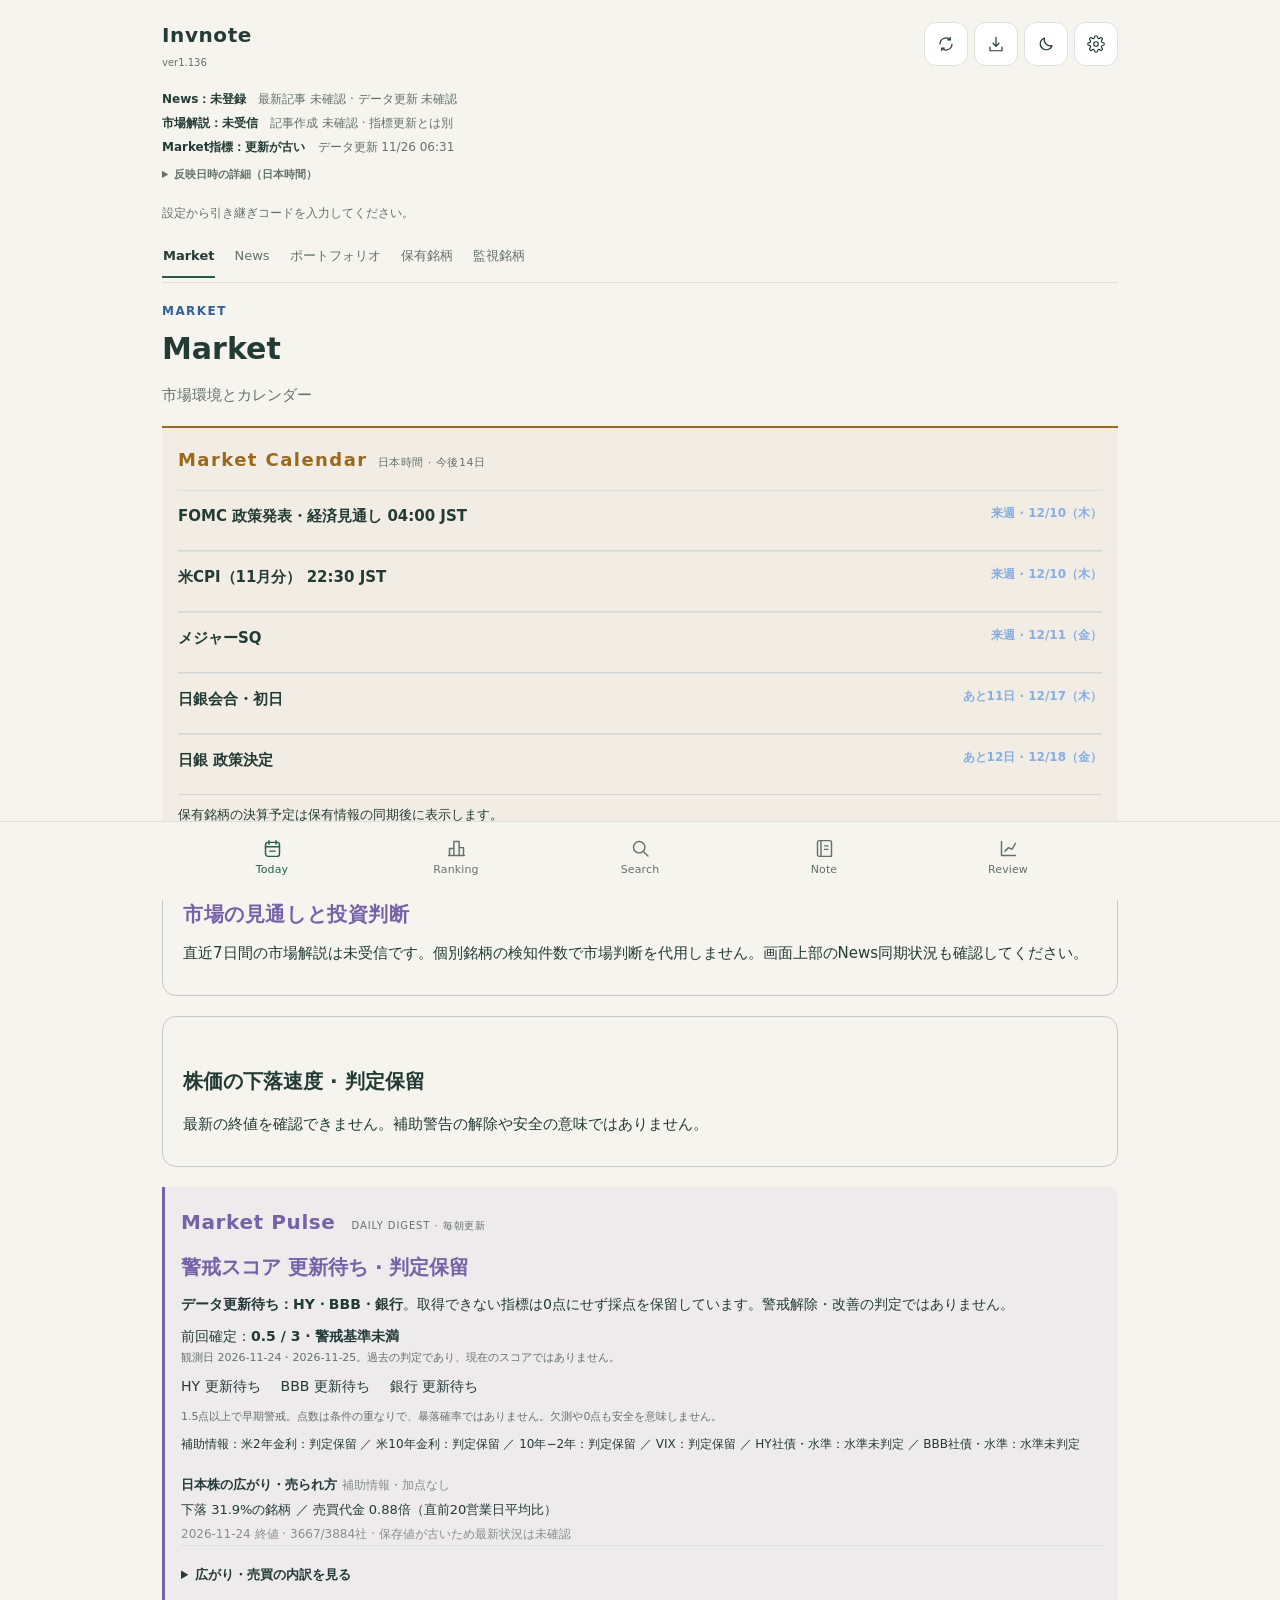
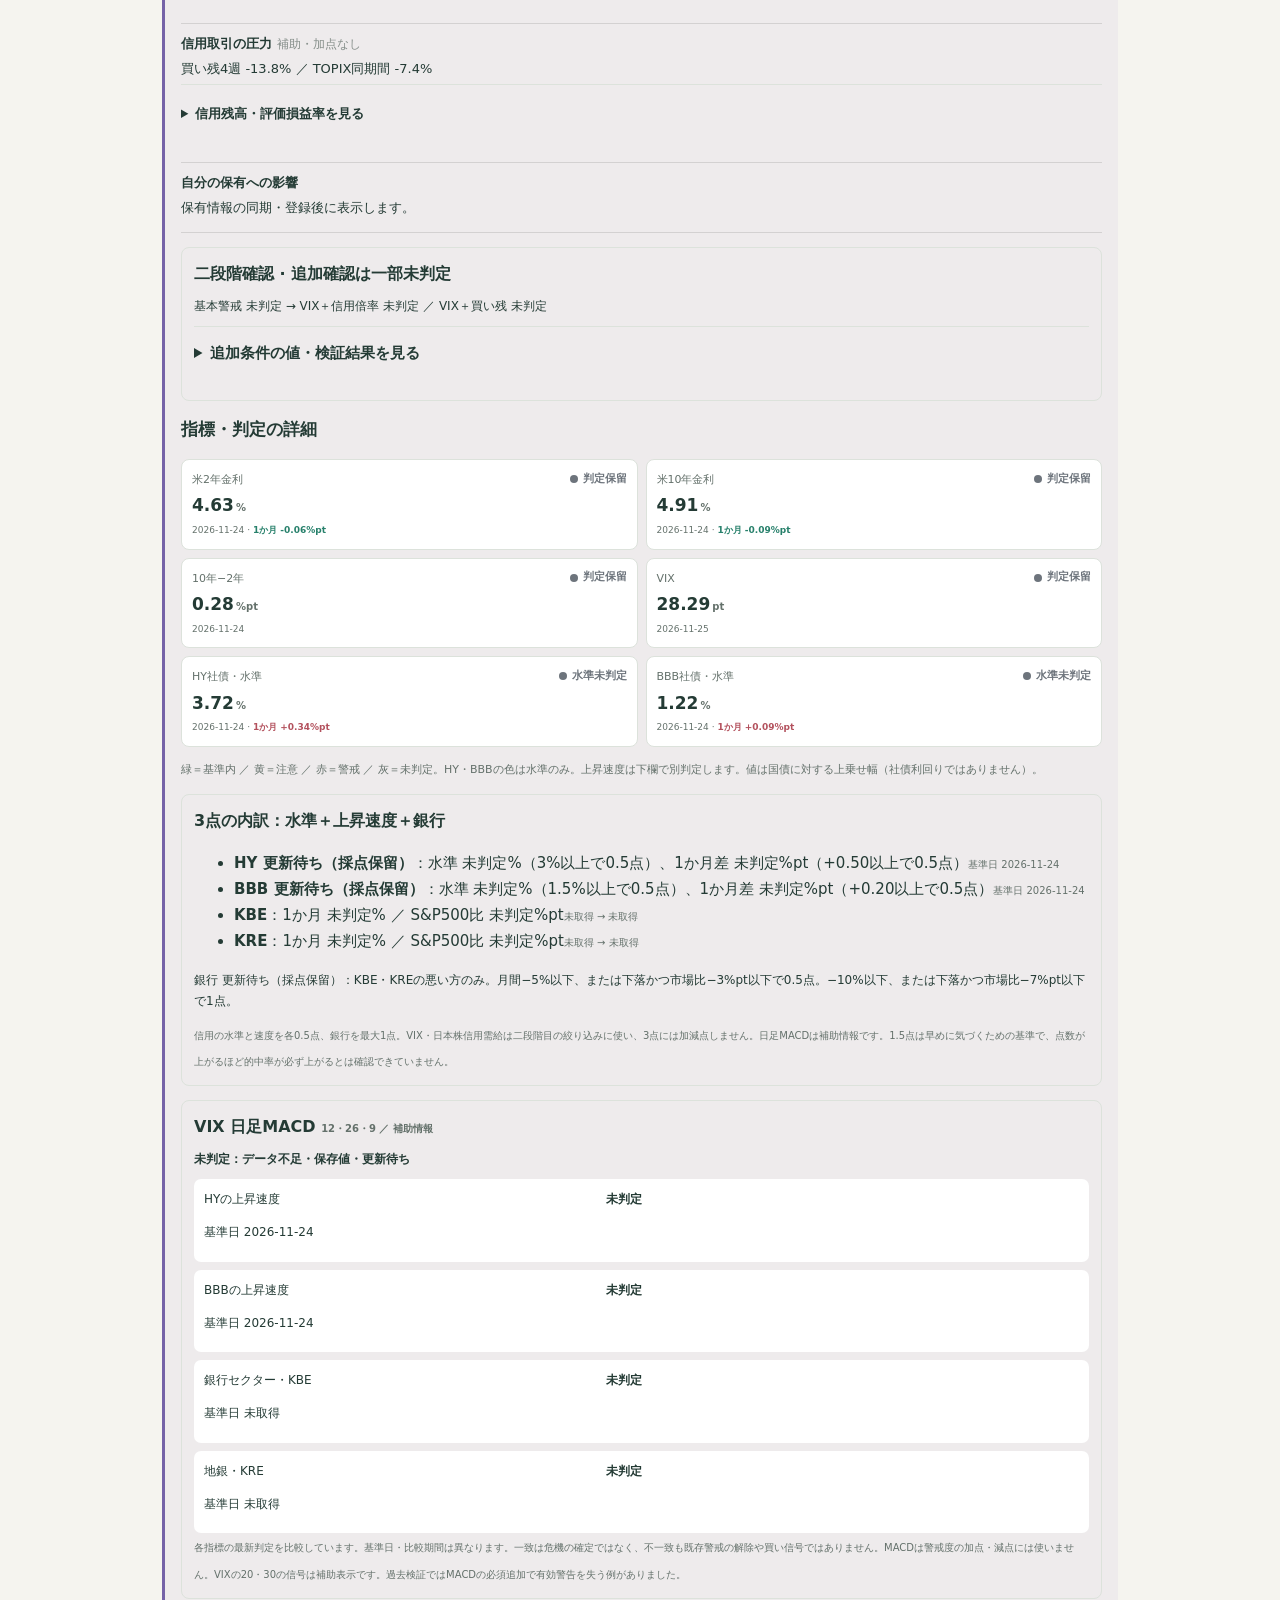
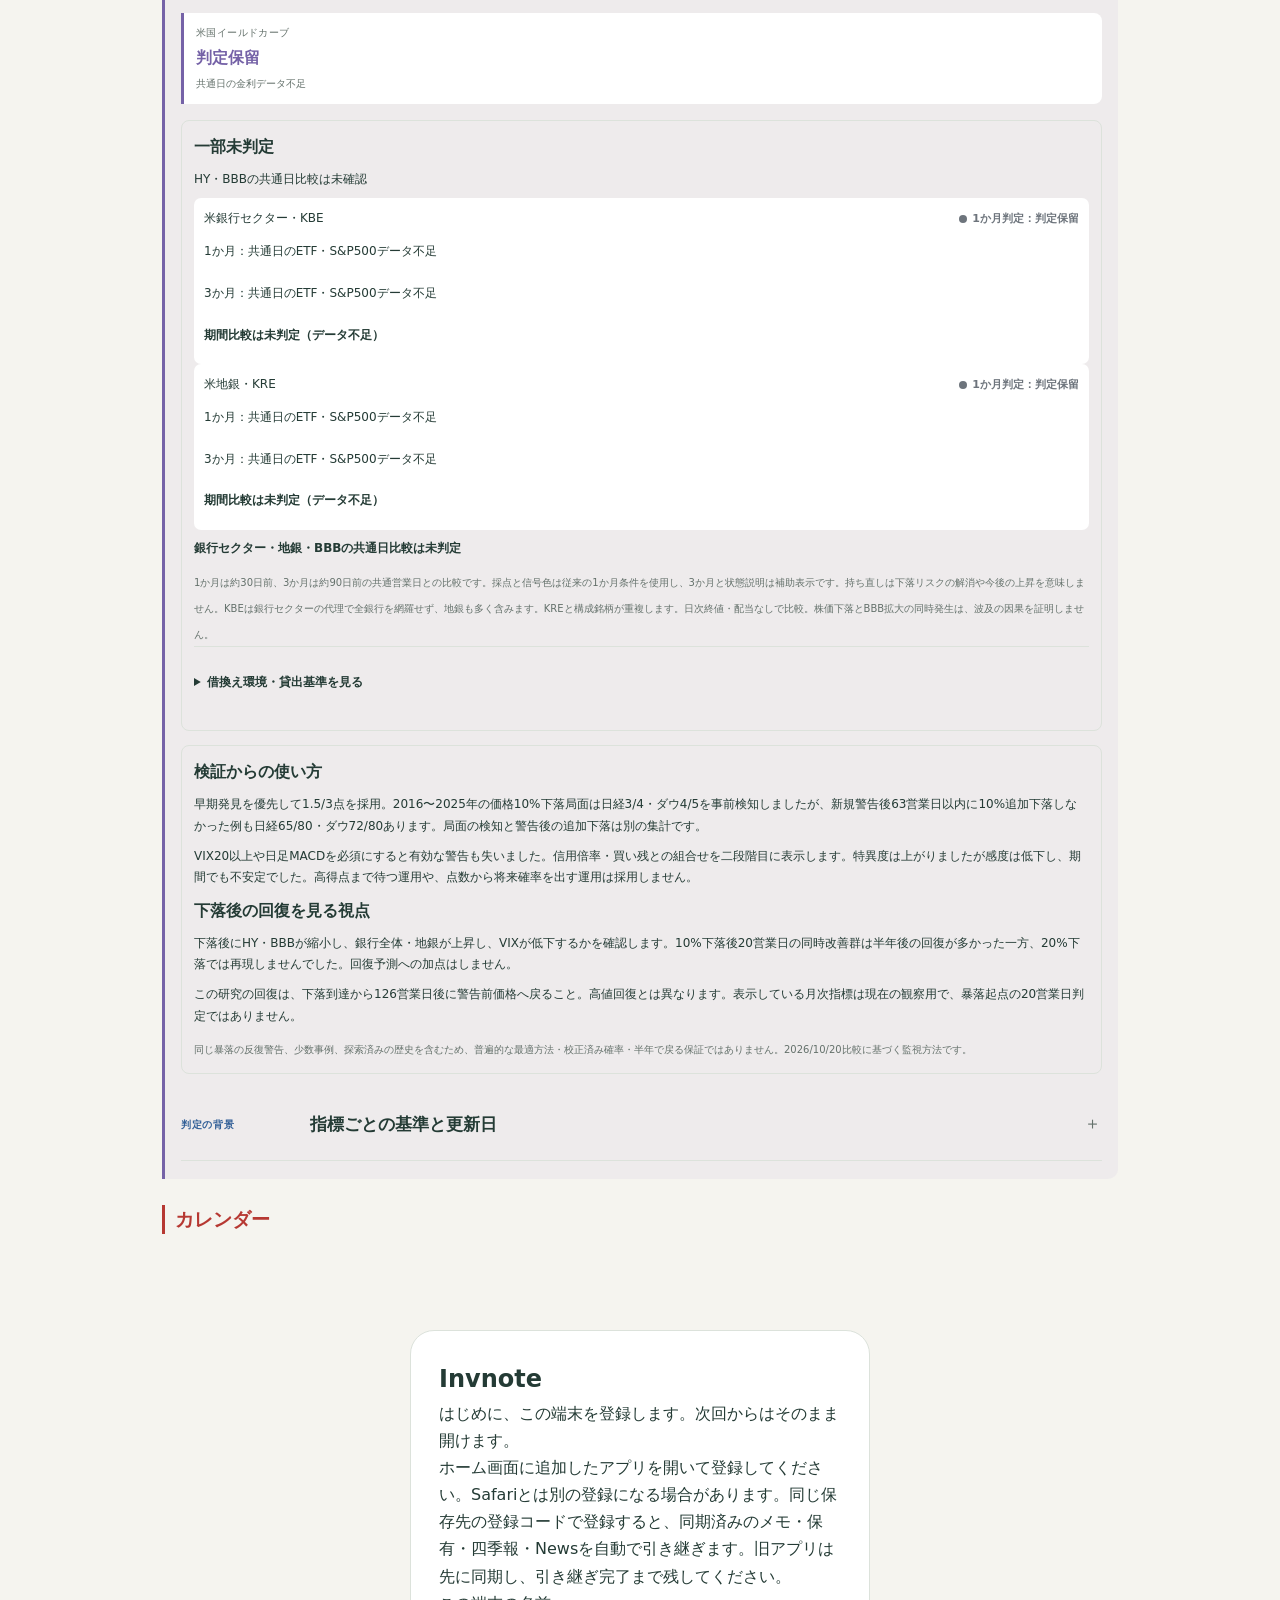
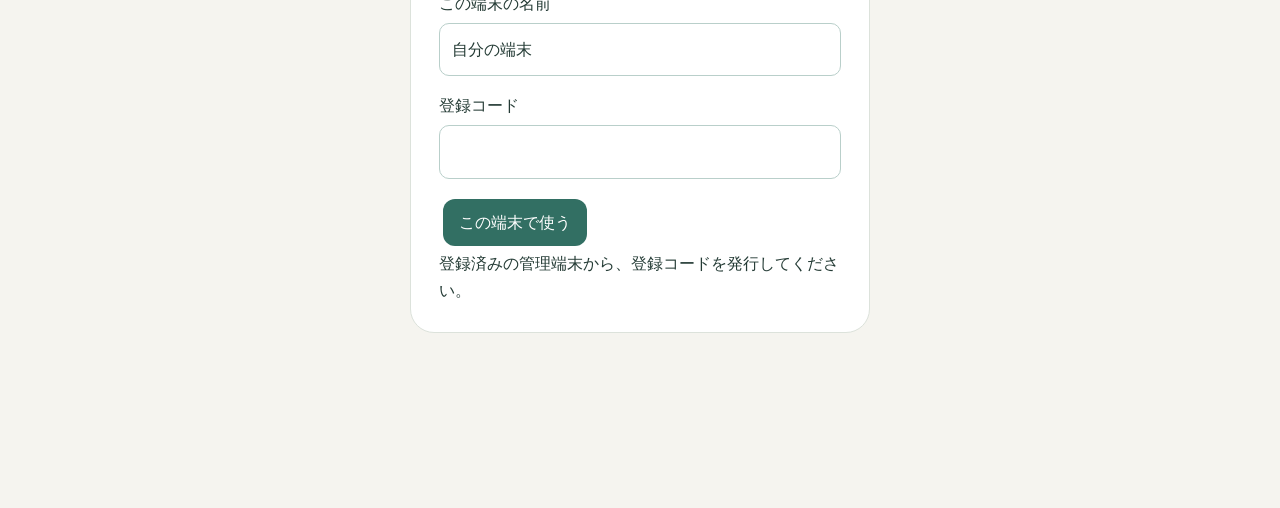
==== commit eae22978: "Invnote: update workspace UI and approved app icon" ====
--- a/index.html
+++ b/index.html
@@ -1,7 +1,7 @@
 <!doctype html>
 <html lang="ja"><head><meta charset="utf-8"><meta name="viewport" content="width=device-width,initial-scale=1,viewport-fit=cover">
 <link rel="apple-touch-icon" href="invnote-icon.png?v=navy-gold-chart-20261005"><link rel="icon" href="invnote-icon.svg?v=navy-gold-chart-20261005"><meta name="apple-mobile-web-app-capable" content="yes"><meta name="apple-mobile-web-app-title" content="Invnote"><meta name="color-scheme" content="light"><title>Invnote</title>
-<script src="rating-board.js?v=e0c58ffcefdc"></script>
+<script src="rating-board.js?v=8999564c45a1"></script>
 <script id="startup-bootstrap">
 // Home-screen bookmarks can retain #settings from installation. Keep explicit
 // browser links/reloads, but start a newly launched standalone app at Today.
@@ -35,7 +35,7 @@
 :root{--bg:#f5f4ef;--paper:#fff;--ink:#243b35;--sub:#64716b;--line:#dce2db;--green:#245e49;--soft:#eaf1e9;--amber:#8a602d}
 *{box-sizing:border-box}body{margin:0;background:var(--bg);color:var(--ink);font:15px/1.75 system-ui,-apple-system,"Yu Gothic",sans-serif}button,input,select{font:inherit}button,a{touch-action:manipulation}button{cursor:pointer}a{color:var(--green)}button:focus-visible,a:focus-visible,input:focus-visible,select:focus-visible,summary:focus-visible{outline:3px solid #b27d34;outline-offset:3px}header{max-width:1000px;margin:auto;padding:24px 22px 12px;display:flex;justify-content:space-between;align-items:center}header b{font-size:20px;letter-spacing:.07em}.private{font-size:12px;color:var(--sub);border:1px solid var(--line);padding:3px 10px;border-radius:30px}main{max-width:1000px;margin:auto;padding:12px 22px 120px}.eyebrow{font-size:12px;letter-spacing:.12em;color:var(--green);font-weight:700}h1{font-size:30px;line-height:1.4;margin:6px 0 12px}h2{font-size:19px;margin:26px 0 12px}h3{font-size:17px;margin:5px 0}p{margin:8px 0}.muted,small{color:var(--sub)}small{font-size:12px}.hero{padding:25px;border-radius:20px;background:var(--green);color:white}.hero .eyebrow,.hero small{color:#d8e6db}.hero p{max-width:620px}.stats{display:flex;gap:24px;margin-top:18px}.stats b{font-size:25px}.stats span{font-size:12px;margin-left:5px}.grid{display:grid;grid-template-columns:repeat(2,minmax(0,1fr));gap:14px}.card{background:var(--paper);border:1px solid var(--line);border-radius:16px;padding:19px;min-width:0}.card p{font-size:14px}.row{display:flex;justify-content:space-between;align-items:center;gap:12px}.pill{display:inline-block;background:var(--soft);color:var(--green);border-radius:8px;font-size:12px;padding:3px 8px;margin:3px 4px 3px 0}.score{font-variant-numeric:tabular-nums;font-size:13px;white-space:nowrap}.score b{font-size:20px;color:var(--green)}.open{background:transparent;border:0;padding:0;color:var(--ink);text-align:left;font-weight:700;font-size:17px;min-height:44px}.action{border:1px solid var(--line);border-radius:10px;background:white;color:var(--green);padding:9px 14px;min-height:44px}.action.primary{background:var(--green);color:white;border-color:var(--green)}.toolbar{display:flex;gap:10px;flex-wrap:wrap;margin:16px 0}.toolbar input{flex:1;min-width:150px}.toolbar input,.toolbar select{padding:11px 12px;border:1px solid var(--line);border-radius:10px;background:white;color:var(--ink);max-width:100%}.chips{display:flex;gap:8px;overflow:auto;padding:3px 0 12px}.chips button{white-space:nowrap;border:1px solid var(--line);background:white;color:var(--ink);border-radius:30px;padding:8px 15px;min-height:44px}.chips button[aria-pressed=true]{background:var(--green);color:white}.notice{padding:13px 16px;background:#eeeae0;border-radius:12px;font-size:13px;color:#635c49;margin:16px 0}.empty{padding:28px;border:1px dashed var(--line);border-radius:12px;color:var(--sub)}nav{position:fixed;bottom:0;left:0;right:0;background:#fffefbf5;border-top:1px solid var(--line);display:flex;justify-content:center;padding:8px 10px calc(8px + env(safe-area-inset-bottom));z-index:5;backdrop-filter:blur(12px)}nav a{width:min(23%,180px);text-align:center;padding:9px 4px;text-decoration:none;color:var(--sub);font-size:13px;border-radius:10px}nav a strong{display:block;font-size:18px;line-height:1.4}nav a[aria-current=page]{background:var(--soft);color:var(--green);font-weight:700}details{border-top:1px solid var(--line);padding:13px 0}summary{cursor:pointer;font-weight:650;min-height:35px}.detail-body{white-space:pre-line;overflow-wrap:anywhere}.source{display:block;overflow-wrap:anywhere;font-size:13px;margin:10px 0}.tools{display:grid;grid-template-columns:repeat(3,minmax(0,1fr));gap:10px}.tools a{display:block;padding:15px;background:white;border:1px solid var(--line);border-radius:12px;text-decoration:none}.tools small{display:block}.section-top{margin-bottom:18px}.rating-pair{display:flex;gap:24px;padding:14px 0}.rating-pair b{font-size:30px}.rating-pair span{display:block;font-size:12px;color:var(--sub)}#status{max-width:1000px;margin:auto;padding:0 22px;color:var(--amber);font-size:13px}table{width:100%;border-collapse:collapse;font-size:13px}th,td{padding:11px 5px;text-align:left;border-bottom:1px solid var(--line)}td:first-child{max-width:150px}td button{font-size:13px!important} .table-wrap{overflow:auto} @media(max-width:600px){header{padding:18px 16px 8px}main{padding:12px 16px 110px}h1{font-size:26px}.grid{grid-template-columns:1fr}.hero{padding:20px}.tools{grid-template-columns:repeat(2,minmax(0,1fr))}.card{padding:16px}.stats{gap:18px}.toolbar select{flex:1} .row{align-items:flex-start}}
 .chips a{white-space:nowrap;flex:0 0 auto;text-decoration:none}.chips a[aria-current=page]{background:var(--green);color:white}.chips{scrollbar-width:none}.chips::-webkit-scrollbar{display:none}</style><style>.map-picker{display:flex;flex-wrap:wrap;gap:8px;margin:20px 0}.map-picker button[aria-pressed=true]{border-color:var(--green);color:var(--ink);background:var(--paper)}.map-legend{font-size:12px;color:var(--sub);line-height:1.8}.map-driver{text-align:center;background:var(--paper);border:1px solid var(--line);border-top:3px solid #8fb7ed;border-radius:16px;padding:20px}.map-driver svg{width:40px;height:40px;display:block;color:#8fb7ed;margin:0 auto 12px}.map-driver h2{font-size:20px;margin:8px 0;color:var(--ink)}.map-down{text-align:center;color:var(--sub);font-size:25px;line-height:1.5}.map-branches{display:grid;grid-template-columns:repeat(3,minmax(0,1fr));gap:16px}.map-branch{min-width:0;border-top:2px solid #8fb7ed;padding-top:14px}.map-stage{background:var(--paper);padding:16px;border:1px solid var(--line);border-radius:12px}.map-stage h3{margin:8px 0 0;font-size:17px}.map-step{display:inline-grid;place-items:center;width:25px;height:25px;margin-right:8px;background:#273c56;color:#b5d1f5;border-radius:8px}.map-companies{padding:14px;border:1px solid var(--line);border-radius:12px}.map-company{display:block;text-align:left;width:100%;padding:12px;margin-top:10px;background:var(--paper);border:1px solid var(--line);border-radius:10px;color:var(--ink);cursor:pointer}.map-company>span{display:block;font-size:16px;font-weight:700}.map-company>small{display:block;margin-top:5px}.map-company .score{font-size:12px;margin-top:10px}.map-company .score b{font-size:19px}.map-outcome{padding:16px;border:1px dashed #70c9ad;border-radius:12px;background:var(--paper)}.map-outcome>small{color:#70c9ad}.map-outcome p{margin:8px 0 0}.map-risk{margin-top:12px;font-size:13px}.map-risk summary{color:var(--sub)}.map-risk p{line-height:1.7}.demand-diagram{margin:20px 0 28px}.map-branch:nth-child(2){border-top-color:#efc35b}.map-branch:nth-child(3){border-top-color:#f17c73}@media(max-width:650px){.map-branches{grid-template-columns:1fr;gap:26px}.map-branch{padding-left:14px;border-left:2px solid var(--line);border-top:0}.map-branch:nth-child(2){border-left-color:#efc35b}.map-branch:nth-child(3){border-left-color:#f17c73}.map-picker .action{font-size:13px;padding:9px 12px}.map-driver h2{font-size:19px}}
-</style><style>.map-upstream{border:1px solid var(--line);border-top:3px solid #efc35b;border-radius:14px;padding:18px;margin-top:20px}.map-upstream>small{color:var(--ink)}.map-leaders{display:grid;grid-template-columns:repeat(2,minmax(0,1fr));gap:12px}.map-company p{font-size:13px;line-height:1.7}.map-company a{font-size:13px;color:var(--green)}@media(max-width:650px){.map-leaders{grid-template-columns:1fr}}</style><link rel="stylesheet" href="workspace.css?v=e0c58ffcefdc"><script>(function(root){
+</style><style>.map-upstream{border:1px solid var(--line);border-top:3px solid #efc35b;border-radius:14px;padding:18px;margin-top:20px}.map-upstream>small{color:var(--ink)}.map-leaders{display:grid;grid-template-columns:repeat(2,minmax(0,1fr));gap:12px}.map-company p{font-size:13px;line-height:1.7}.map-company a{font-size:13px;color:var(--green)}@media(max-width:650px){.map-leaders{grid-template-columns:1fr}}</style><link rel="stylesheet" href="workspace.css?v=8999564c45a1"><script>(function(root){
 'use strict';
 const sources={cpi:'https://www.bls.gov/schedule/news_release/cpi.htm',jobs:'https://www.bls.gov/schedule/news_release/empsit.htm',fed:'https://www.federalreserve.gov/monetarypolicy/fomccalendars.htm',boj:'https://www.boj.or.jp/mopo/mpmsche_minu/m_ref/mref250731a.pdf',sq:'https://www.jpx.co.jp/derivatives/products/domestic/225futures/'};
 const raw=[
@@ -118,7 +118,7 @@
 <header><b>Invnote</b><span class="private">private workspace</span></header>
 <div id="status" role="status"></div><main id="app"></main>
 <nav aria-label="メインナビゲーション"><a href="#today" data-view="today"><svg viewBox="0 0 24 24" aria-hidden="true"><rect x="4" y="5" width="16" height="16" rx="3"/><path d="M8 3v4m8-4v4M4 10h16m-11 5h6"/></svg><span>Today</span></a><a href="#ranking" data-view="ranking"><svg viewBox="0 0 24 24" aria-hidden="true"><path d="M4 20V12h5v8m0 0V4h6v16m0 0v-9h5v9M3 20h18"/></svg><span>Ranking</span></a><a href="#discover" data-view="discover"><svg viewBox="0 0 24 24" aria-hidden="true"><circle cx="10.5" cy="10.5" r="6.5"/><path d="m16 16 4.5 4.5"/></svg><span>Search</span></a><a href="#notebook" data-view="notebook"><svg viewBox="0 0 24 24" aria-hidden="true"><path d="M6 3h12a2 2 0 0 1 2 2v16H6a2 2 0 0 1-2-2V5a2 2 0 0 1 2-2Zm2 0v18m4-12h4m-4 4h4"/></svg><span>Note</span></a><a href="#review" data-view="review"><svg viewBox="0 0 24 24" aria-hidden="true"><path d="M4 4v16h16M8 15l4-4 4 2 4-7"/></svg><span>Review</span></a></nav>
-<script id="app-release" type="application/json">{"version": "1.135", "date": "2026-11-26", "changes": ["同じ価格日で比べた同点銘柄の新規購入優先順位を表示", "各社の利益前提・優先理由・見直し条件・出典を個社ページにも表示", "対象銘柄や採点が変わった場合は再比較待ちと表示"], "build": "e0c58ffcefdc"}</script><script id="data" type="application/json">{"notes": {}, "coverage": {"body_notes": 0, "registered": 0, "legacy_references": 0}, "ratings": {"rows": [], "assessment_date": "未同期", "price_date": "未同期", "horizons": {"3m": {"target_date": "未設定"}, "12m": {"target_date": "未設定"}}, "evaluation_rules": []}}</script><script>
+<script id="app-release" type="application/json">{"version": "1.136", "date": "2026-11-26", "changes": ["同じ価格日で比べた同点銘柄の新規購入優先順位を表示", "各社の利益前提・優先理由・見直し条件・出典を個社ページにも表示", "対象銘柄や採点が変わった場合は再比較待ちと表示", "比較一覧をライト・ダーク両テーマの配色へ対応"], "build": "8999564c45a1"}</script><script id="data" type="application/json">{"notes": {}, "coverage": {"body_notes": 0, "registered": 0, "legacy_references": 0}, "ratings": {"rows": [], "assessment_date": "未同期", "price_date": "未同期", "horizons": {"3m": {"target_date": "未設定"}, "12m": {"target_date": "未設定"}}, "evaluation_rules": []}}</script><script>
 'use strict';
 let D=JSON.parse(document.getElementById('data').textContent), notes=D.notes, R=D.ratings, ratings=Object.fromEntries(R.rows.map(x=>[x.code,x]));
 const app=document.getElementById('app'), status=document.getElementById('status'), KEY='private-investment-preview-watch-v1';
@@ -523,7 +523,7 @@
  for(const [k,f] of Object.entries(frames))f.hidden=k!==kind;
  if(!frames[kind]){const f=document.createElement('iframe');f.title=kind==='inv'?'Invnoteの既存機能':'Screenerの既存機能';f.style.cssText='display:block;width:100%;height:78vh;min-height:540px;border:1px solid #dce2db;border-radius:14px;background:white';
  f.dataset.workspaceTab=tab;
- f.style.visibility='hidden';f.src=(kind==='inv'?'invnote-app.html?workspace=1&v=e0c58ffcefdc':'screener/index.html?workspace=1&v=e0c58ffcefdc');frames[kind]=f;frameHost.append(f);
+ f.style.visibility='hidden';f.src=(kind==='inv'?'invnote-app.html?workspace=1&v=8999564c45a1':'screener/index.html?workspace=1&v=8999564c45a1');frames[kind]=f;frameHost.append(f);
  }else{frames[kind].dataset.workspaceTab=tab;frames[kind].hidden=false;frames[kind].style.display='block';frames[kind].contentWindow.postMessage({type:'workspace:navigate',tab},location.origin);}
  for(const [k,f] of Object.entries(frames))if(k!==kind)f.style.display='none';
 }
@@ -584,4 +584,4 @@
   return result;
  }finally{clearTimeout(timer);}
 }};
-</script><script src="workspace.js?v=e0c58ffcefdc"></script></body></html>
+</script><script src="workspace.js?v=8999564c45a1"></script></body></html>
--- a/workspace.css
+++ b/workspace.css
@@ -442,21 +442,23 @@
 .rb-saved-comparison{margin:20px 0 28px;padding:20px;border:1px solid var(--line,#526170);border-top:4px solid #557f91;border-radius:12px;background:var(--card,transparent);min-width:0;overflow-wrap:anywhere;line-height:1.8}.rb-saved-comparison h3{margin:8px 0;font-size:1.15rem}.rb-saved-comparison h4{margin:20px 0 8px}.rb-saved-comparison ul{padding-left:1.4em;margin:10px 0}.rb-saved-comparison li+li{margin-top:8px}.rb-saved-kicker{font-size:.76rem;font-weight:700;letter-spacing:.06em;color:#557f91}.rb-comparison-scope{font-size:.83rem;opacity:.8}.rb-comparison-preference{padding:12px;background:rgba(85,127,145,.1);border-radius:8px}.rb-saved-metrics{min-width:500px}.rb-saved-metrics th:first-child{width:120px}.rb-comparison-caveats{margin-top:18px}.rb-comparison-caveats summary{cursor:pointer;font-weight:600}.rb-comparison-caveats a{color:inherit;text-decoration:underline;text-underline-offset:4px}.rb-saved-assessment-title{margin:24px 0 10px;font-size:1rem}
 @media(max-width:600px){.rb-saved-comparison{padding:14px;margin:16px 0 24px}.rb-saved-metrics th,.rb-saved-metrics td{padding:10px;font-size:.82rem}.rb-saved-metrics{min-width:440px}.rb-saved-metrics th:first-child{width:105px}}
 /* Saved same-date purchase comparisons. Research content arrives only by private sync. */
-.rb-priority-comparison{border:1px solid var(--line,#d7dee9);border-radius:16px;padding:22px;margin:18px 0 26px;background:var(--card,#fff);min-width:0;overflow-wrap:anywhere}
+.rb-priority-comparison{border:1px solid var(--line,#d7dee9);border-radius:16px;padding:22px;margin:18px 0 26px;background:var(--paper,#fff);min-width:0;overflow-wrap:anywhere}
 .rb-priority-comparison>h3{font-size:1.3rem;line-height:1.5;margin:8px 0}.rb-priority-comparison>p{line-height:1.75}
 .rb-priority-summary{border-left:3px solid #3986dc;padding:10px 14px;background:rgba(57,134,220,.07)}
 .rb-priority-rows{margin-top:18px}.rb-priority-row{padding:18px 0;border-top:1px solid var(--line,#d7dee9)}
 .rb-priority-row-head{display:grid;grid-template-columns:42px minmax(0,1fr) auto;gap:12px;align-items:center}
-.rb-priority-rank{font-size:1.45rem;font-weight:750;color:#2870bb;text-align:center}.rb-priority-rank small{font-size:.8rem;margin-left:3px}
-.rb-priority-row h4{font-size:1rem;line-height:1.5;margin:0}.rb-priority-row h4 small{display:block;font-size:.8rem;font-weight:400;color:var(--muted,#5c697a);margin-top:4px}
-.rb-priority-quote{text-align:right;display:flex;flex-direction:column;gap:5px}.rb-priority-quote b{font-size:1rem}.rb-priority-quote span{font-size:.875rem;color:var(--muted,#5c697a)}
-.rb-priority-reason{margin:12px 0 10px;line-height:1.8;font-size:1rem}.rb-priority-detail{font-size:1rem;line-height:1.8}.rb-priority-detail summary{cursor:pointer;color:#2870bb;font-size:.875rem;padding:8px 0}.rb-priority-detail p{margin:12px 0}.rb-priority-detail li{margin:8px 0}.rb-priority-detail h4{margin-top:18px}
-.rb-priority-metrics{display:grid;grid-template-columns:repeat(3,minmax(0,1fr));gap:12px}.rb-priority-metrics p{background:rgba(120,140,160,.07);padding:10px;border-radius:8px}.rb-priority-metrics span,.rb-priority-metrics b{display:block}.rb-priority-metrics span{font-size:.8rem;color:var(--muted,#5c697a)}
+.rb-priority-rank{font-size:1.45rem;font-weight:750;color:var(--green,#2870bb);text-align:center}.rb-priority-rank small{font-size:.8rem;margin-left:3px}
+.rb-priority-row h4{font-size:1rem;line-height:1.5;margin:0}.rb-priority-row h4 small{display:block;font-size:.8rem;font-weight:400;color:var(--sub,#5c697a);margin-top:4px}
+.rb-priority-quote{text-align:right;display:flex;flex-direction:column;gap:5px}.rb-priority-quote b{font-size:1rem}.rb-priority-quote span{font-size:.875rem;color:var(--sub,#5c697a)}
+.rb-priority-reason{margin:12px 0 10px;line-height:1.8;font-size:1rem}.rb-priority-detail{font-size:1rem;line-height:1.8}.rb-priority-detail summary{cursor:pointer;color:var(--green,#2870bb);font-size:.875rem;padding:8px 0}.rb-priority-detail p{margin:12px 0}.rb-priority-detail li{margin:8px 0}.rb-priority-detail h4{margin-top:18px}
+.rb-priority-metrics{display:grid;grid-template-columns:repeat(3,minmax(0,1fr));gap:12px}.rb-priority-metrics p{background:rgba(120,140,160,.07);padding:10px;border-radius:8px}.rb-priority-metrics span,.rb-priority-metrics b{display:block}.rb-priority-metrics span{font-size:.8rem;color:var(--sub,#5c697a)}
 .rb-priority-sources{font-size:.875rem;padding-left:20px}.rb-priority-comparison .rb-detail{margin:14px 0}
 @media(max-width:650px){.rb-priority-comparison{padding:14px;margin:14px 0 22px;border-radius:12px}.rb-priority-row-head{grid-template-columns:30px minmax(0,1fr);gap:8px}.rb-priority-quote{grid-column:2;text-align:left;flex-direction:row;gap:12px;flex-wrap:wrap}.rb-priority-rank{align-self:start;font-size:1.25rem}.rb-priority-row h4 small{font-size:.8rem}.rb-priority-metrics{grid-template-columns:1fr;gap:0}.rb-priority-metrics p{margin:4px 0}.rb-priority-metrics span,.rb-priority-metrics b{display:inline;margin-right:8px}}
 
 /* The priority order remains a compact one-company-per-row list until opened. */
 .rb-priority-rows{margin-top:0}.rb-priority-row{padding:0}.rb-priority-row-head,.rb-priority-columns{display:grid;grid-template-columns:40px minmax(0,1fr) 100px 90px;gap:10px;align-items:center;min-height:50px}
-.rb-priority-row-head{cursor:pointer;list-style:none;padding:8px 0}.rb-priority-row-head::-webkit-details-marker{display:none}.rb-priority-columns{font-size:.8rem;color:var(--muted,#5c697a);min-height:36px}.rb-priority-columns span:nth-child(n+3){text-align:right}
-.rb-priority-rank{font-size:1rem}.rb-priority-name{font-size:1rem;font-weight:650;overflow:hidden;text-overflow:ellipsis;white-space:nowrap}.rb-priority-name small{font-size:.8rem;font-weight:400;margin-left:8px;color:var(--muted,#5c697a)}.rb-priority-close,.rb-priority-per{font-size:.875rem;text-align:right;white-space:nowrap}.rb-priority-expanded{padding:0 10px 16px}.rb-priority-row[open]>.rb-priority-row-head{background:rgba(57,134,220,.07)}.rb-priority-row-head:focus-visible{outline:2px solid #3986dc;outline-offset:2px}
+.rb-priority-row-head{cursor:pointer;list-style:none;padding:8px 0}.rb-priority-row-head::-webkit-details-marker{display:none}.rb-priority-columns{font-size:.8rem;color:var(--sub,#5c697a);min-height:36px}.rb-priority-columns span:nth-child(n+3){text-align:right}
+.rb-priority-rank{font-size:1rem}.rb-priority-name{font-size:1rem;font-weight:650;overflow:hidden;text-overflow:ellipsis;white-space:nowrap}.rb-priority-name small{font-size:.8rem;font-weight:400;margin-left:8px;color:var(--sub,#5c697a)}.rb-priority-close,.rb-priority-per{font-size:.875rem;text-align:right;white-space:nowrap}.rb-priority-expanded{padding:0 10px 16px}.rb-priority-row[open]>.rb-priority-row-head{background:rgba(57,134,220,.07)}.rb-priority-row-head:focus-visible{outline:2px solid #3986dc;outline-offset:2px}
 @media(max-width:650px){.rb-priority-row-head,.rb-priority-columns{grid-template-columns:24px minmax(0,1fr) 76px;gap:7px;min-height:48px}.rb-priority-per,.rb-priority-columns span:last-child{display:none}.rb-priority-name small{display:none}.rb-priority-rank{align-self:center;font-size:.95rem}.rb-priority-close{font-size:.875rem}.rb-priority-expanded{padding:0 0 14px}}
+
+.rb-priority-comparison .rb-saved-kicker,.rb-priority-comparison a{color:var(--green)}
